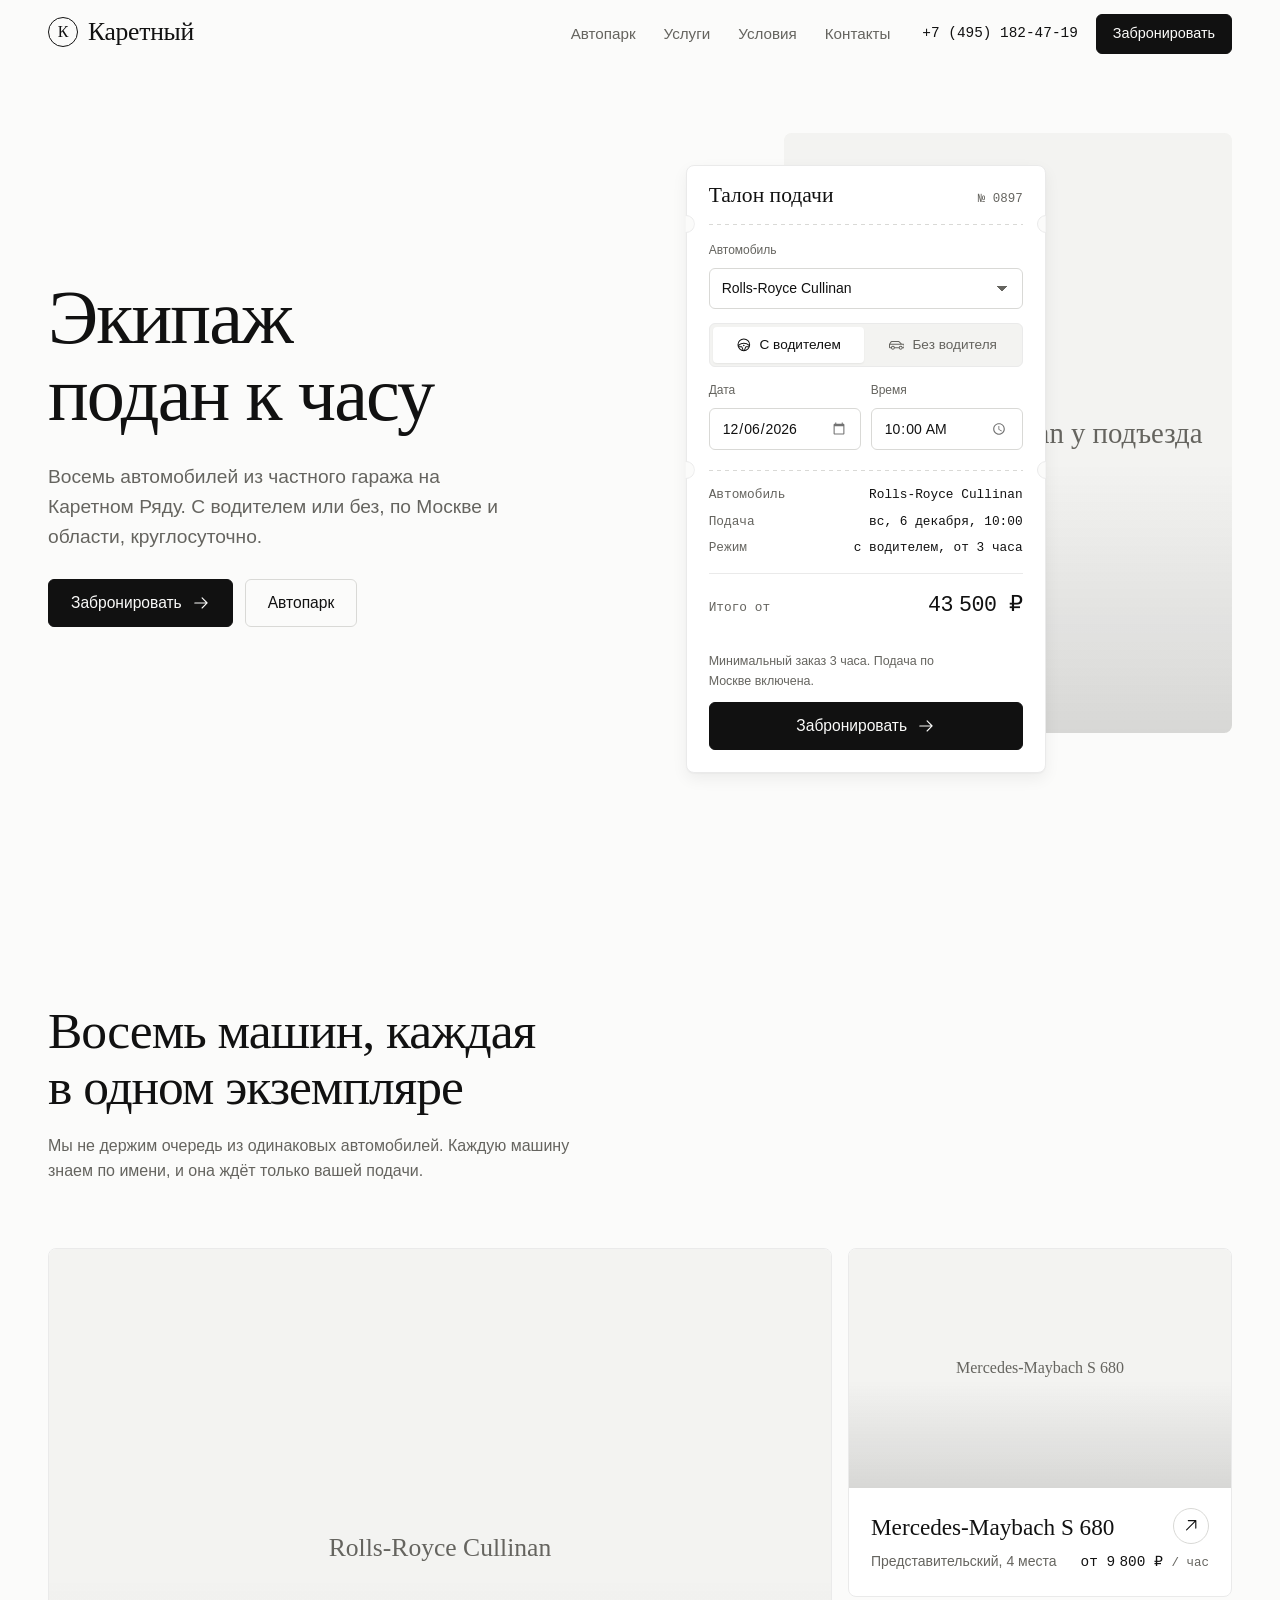
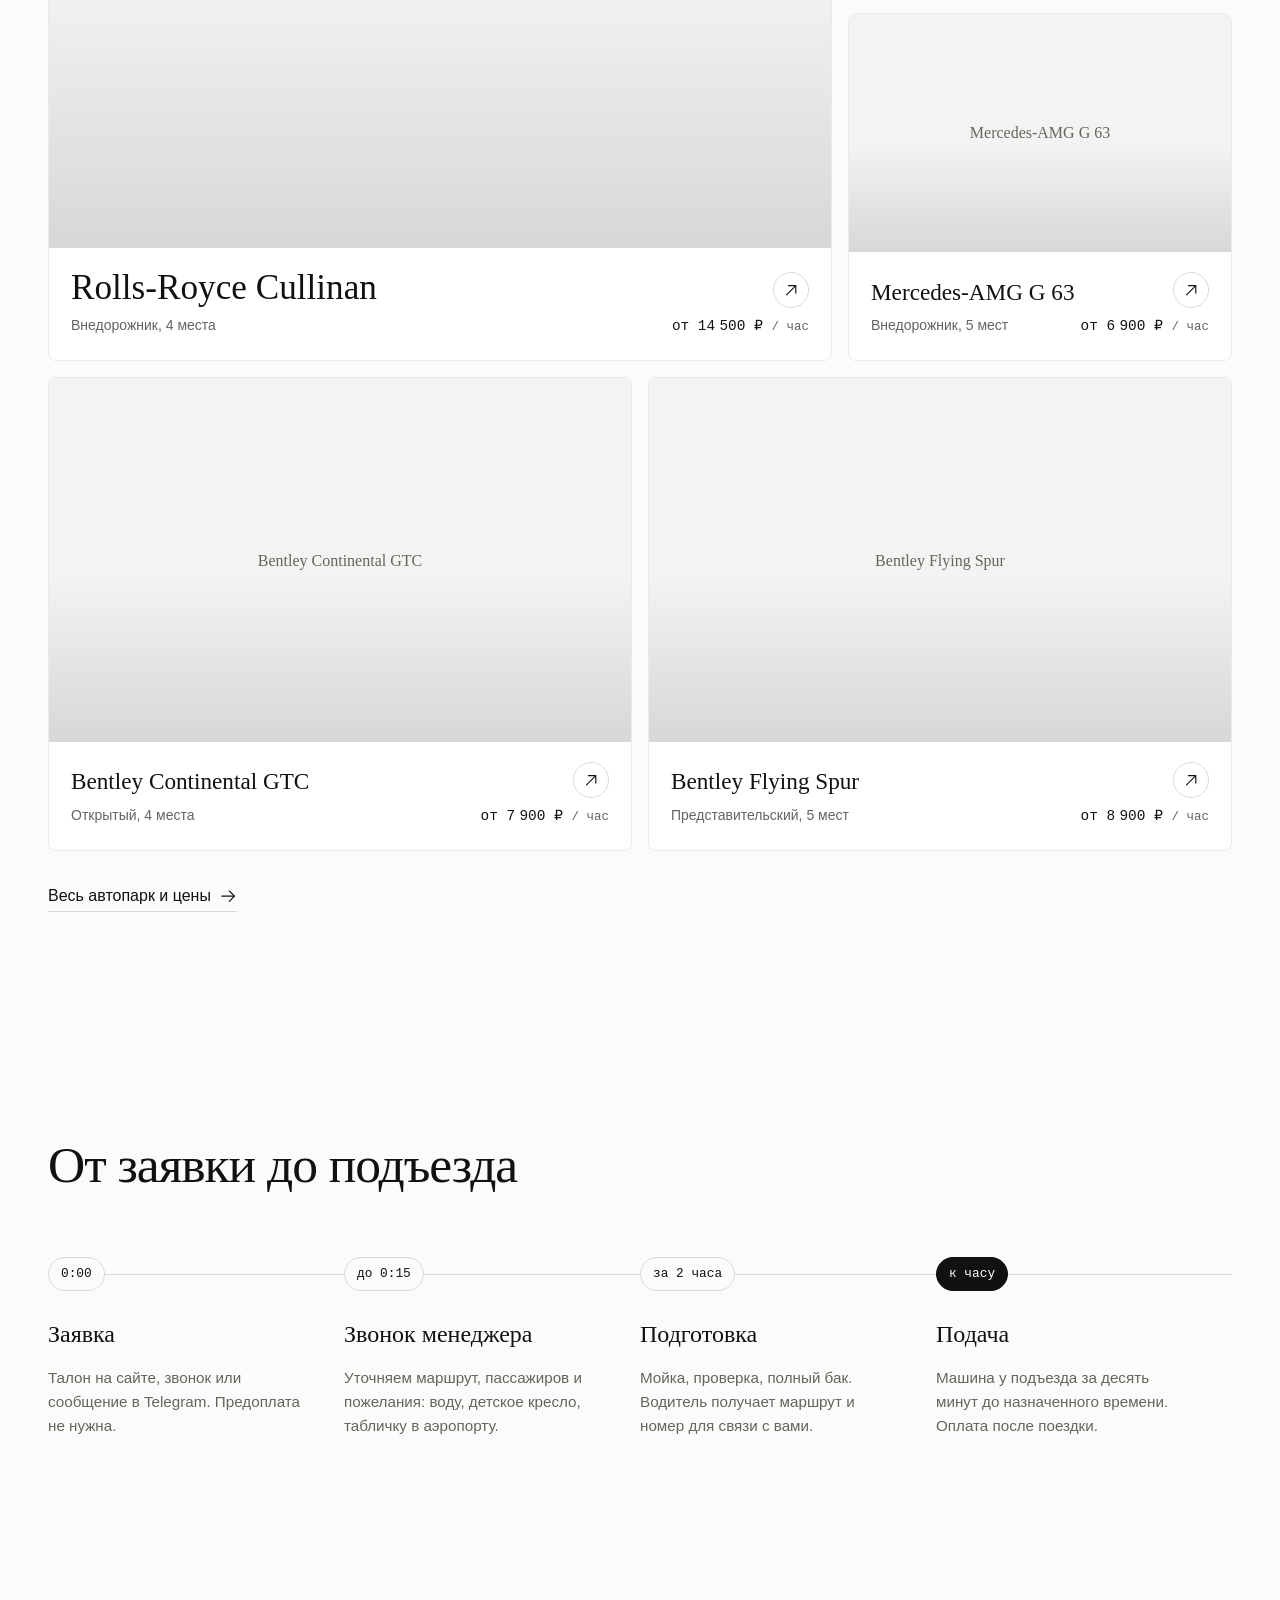
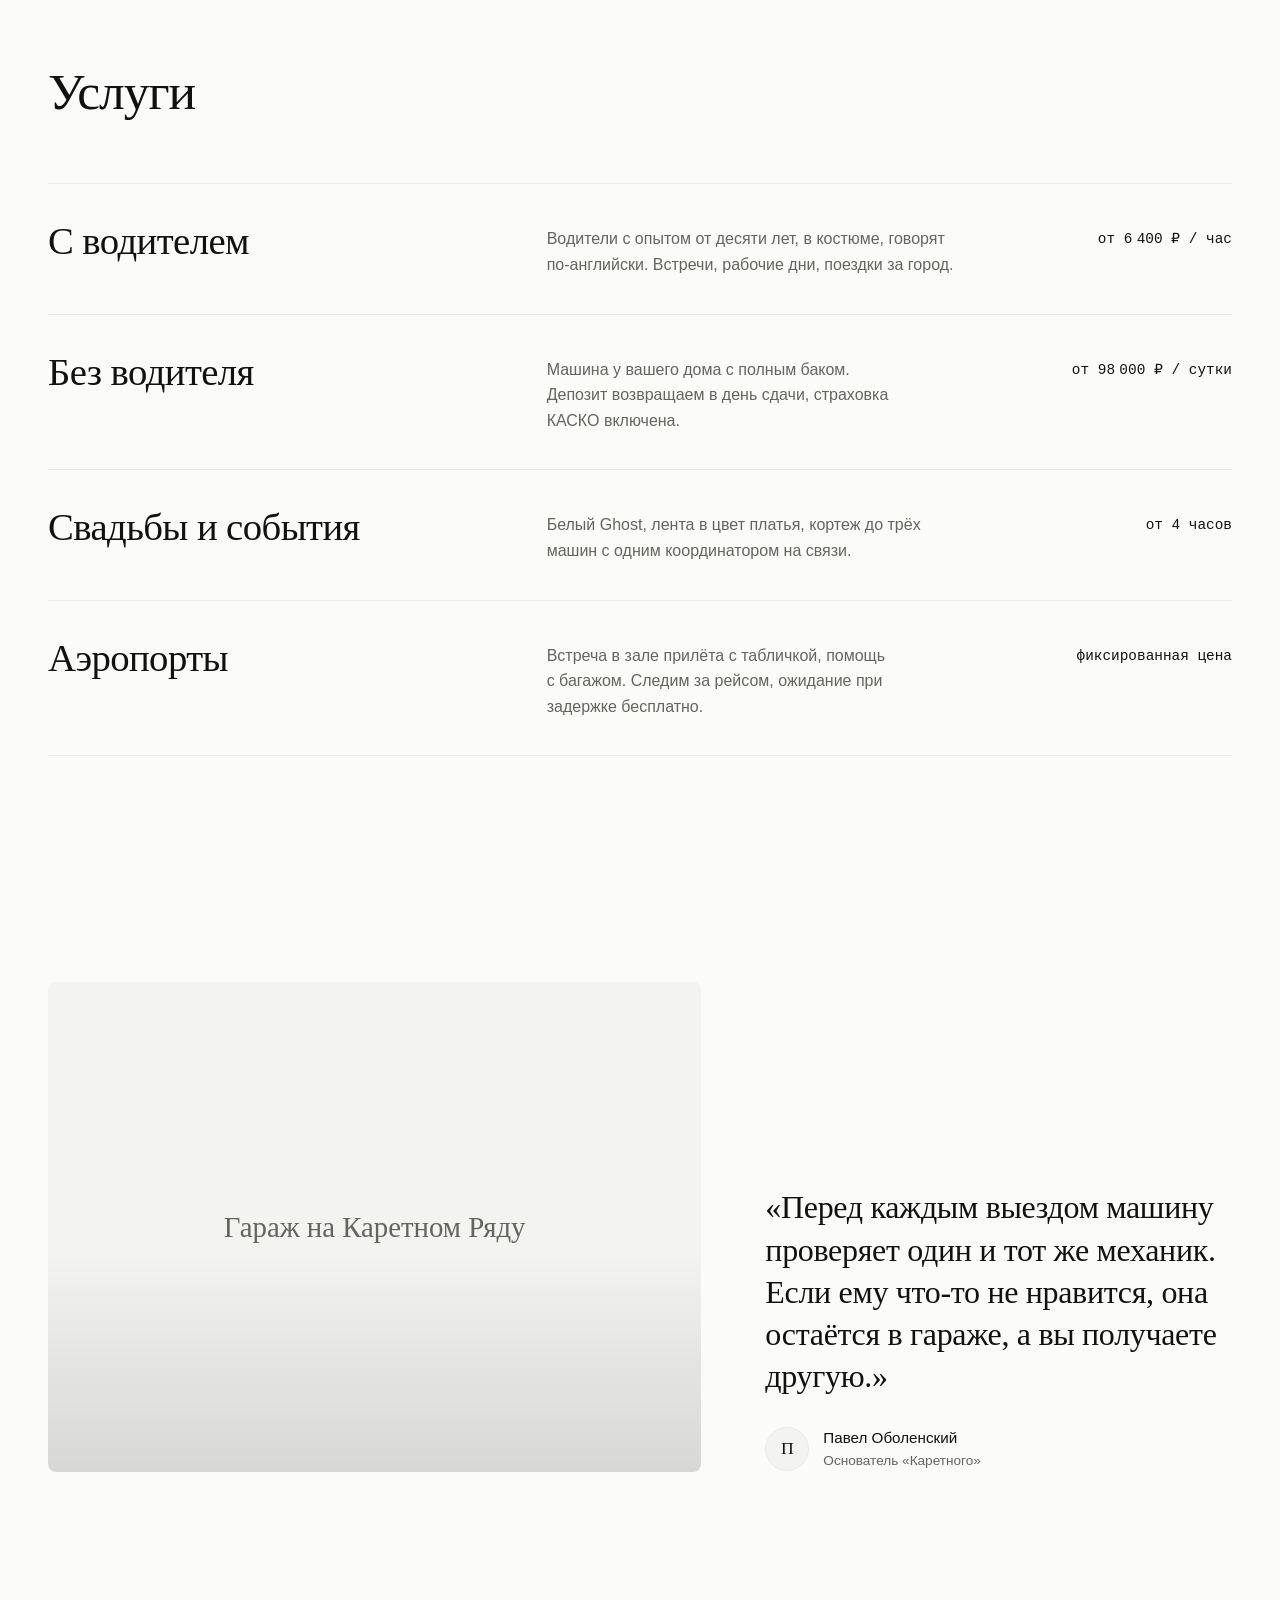
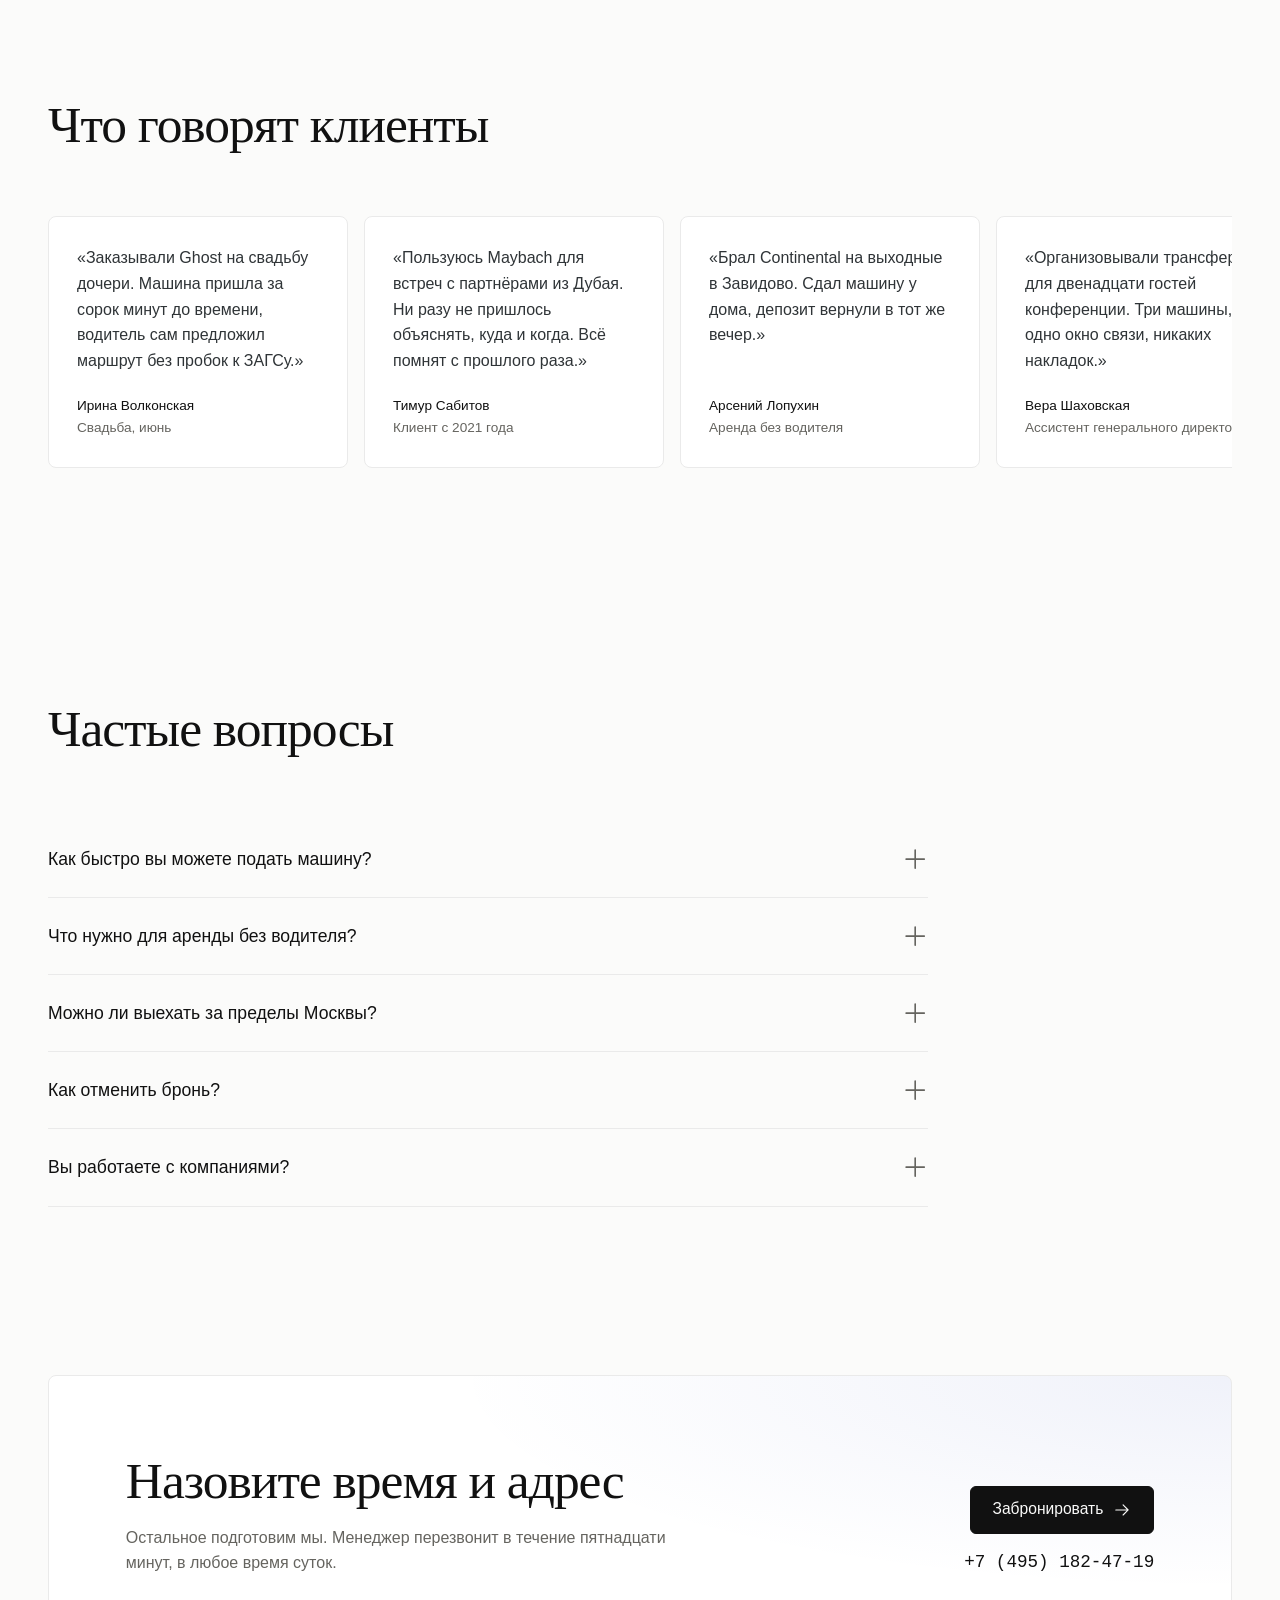
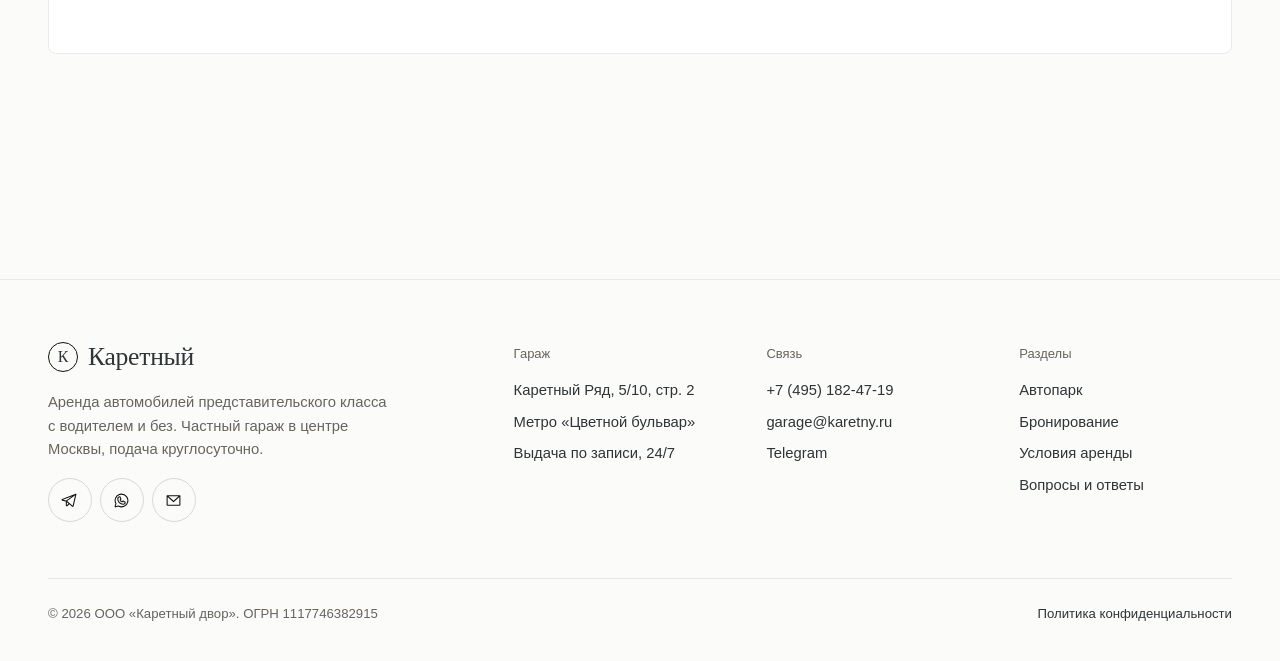
==== index.html @ f40da9ba "Add Karetny premium car rental site Static HTML/CSS/JS site (no build step): home, fleet, car detail" ====
<!doctype html>
<html lang="ru">
<head>
<meta charset="utf-8">
<meta name="viewport" content="width=device-width, initial-scale=1, viewport-fit=cover">
<title>Каретный: аренда автомобилей премиум-класса с водителем и без</title>
<meta name="description" content="Аренда Rolls-Royce, Maybach, Bentley и G-Class в Москве с водителем и без. Частный гараж на Каретном Ряду, подача круглосуточно.">
<meta name="theme-color" content="#fbfbfa" media="(prefers-color-scheme: light)">
<meta name="theme-color" content="#121315" media="(prefers-color-scheme: dark)">
<link rel="icon" href="data:image/svg+xml,%3Csvg xmlns='http://www.w3.org/2000/svg' viewBox='0 0 64 64'%3E%3Ccircle cx='32' cy='32' r='30' fill='%23fbfbfa' stroke='%23111' stroke-width='2'/%3E%3Ctext x='32' y='44' font-family='Georgia,serif' font-size='34' text-anchor='middle' fill='%23111'%3EК%3C/text%3E%3C/svg%3E">
<link rel="preload" href="assets/fonts/old-standard-tt-cyrillic-400-normal.woff2" as="font" type="font/woff2" crossorigin>
<link rel="preload" href="assets/fonts/onest-cyrillic-400-normal.woff2" as="font" type="font/woff2" crossorigin>
<link rel="stylesheet" href="assets/css/style.css">
<script>document.documentElement.classList.add("js");</script>
</head>
<body>
<a class="skip-link" href="#main">Перейти к содержанию</a>

<header class="site-header">
  <div class="container site-header__inner">
    <a class="wordmark" href="index.html" aria-label="Каретный, на главную"><span class="wordmark__mark" aria-hidden="true">К</span>Каретный</a>
    <nav class="nav" aria-label="Основная навигация">
      <a href="fleet.html">Автопарк</a>
      <a href="index.html#services">Услуги</a>
      <a href="terms.html">Условия</a>
      <a href="#contacts">Контакты</a>
    </nav>
    <div class="header-actions">
      <a class="header-phone" data-phone href="tel:+74951824719">+7 (495) 182-47-19</a>
      <a class="btn btn--sm" href="booking.html">Забронировать</a>
      <button class="menu-toggle" type="button" aria-controls="mobile-menu" aria-expanded="false"><span class="visually-hidden">Открыть меню</span></button>
    </div>
  </div>
</header>
<div class="mobile-menu" id="mobile-menu" inert>
  <a href="fleet.html">Автопарк</a>
  <a href="index.html#services">Услуги</a>
  <a href="terms.html">Условия</a>
  <a href="#contacts">Контакты</a>
  <a class="btn btn--block" href="booking.html">Забронировать</a>
  <a class="mobile-menu__phone" data-phone href="tel:+74951824719">+7 (495) 182-47-19</a>
</div>

<main id="main">
  <section class="hero">
    <div class="container hero__grid">
      <div class="hero__copy">
        <h1 class="display" style="--i:0">Экипаж подан к&nbsp;часу</h1>
        <p class="lead" style="--i:1">Восемь автомобилей из частного гаража на Каретном Ряду. С водителем или без, по Москве и области, круглосуточно.</p>
        <div class="hero__actions" style="--i:2">
          <a class="btn" href="booking.html">Забронировать <svg class="icon icon--arrow" aria-hidden="true"><use href="#i-arrow-right"></use></svg></a>
          <a class="btn btn--ghost" href="fleet.html">Автопарк</a>
        </div>
      </div>

      <div class="hero__visual">
        <div class="frame hero__photo" data-label="Rolls-Royce Cullinan у подъезда">
          <img src="assets/cars/hero.jpg" alt="Чёрный Rolls-Royce Cullinan у входа в дом в центре Москвы" width="1200" height="1500" fetchpriority="high" decoding="async">
        </div>

        <form class="slip hero__slip" id="hero-slip" aria-label="Талон подачи: быстрый расчёт" onsubmit="return false">
          <div class="slip__head">
            <span class="slip__title">Талон подачи</span>
            <span class="slip__no" data-slip-no>№ 0000</span>
          </div>
          <div class="slip__perf" aria-hidden="true"></div>
          <div class="slip__body">
            <div class="slip__row">
              <label class="slip__row-label" for="hs-car">Автомобиль</label>
              <select class="select input--sm" id="hs-car"></select>
            </div>
            <div class="segmented" role="radiogroup" aria-label="Режим аренды">
              <label><input type="radio" name="hs-mode" value="driver" checked><span><svg class="icon" aria-hidden="true"><use href="#i-steering-wheel"></use></svg>С водителем</span></label>
              <label><input type="radio" name="hs-mode" value="self"><span><svg class="icon" aria-hidden="true"><use href="#i-car-profile"></use></svg>Без водителя</span></label>
            </div>
            <div class="field-pair">
              <div class="slip__row">
                <label class="slip__row-label" for="hs-date">Дата</label>
                <input class="input input--sm" type="date" id="hs-date">
              </div>
              <div class="slip__row">
                <label class="slip__row-label" for="hs-time">Время</label>
                <input class="input input--sm" type="time" id="hs-time" value="10:00" step="900">
              </div>
            </div>
          </div>
          <div class="slip__perf" aria-hidden="true"></div>
          <div class="slip__lines" aria-live="polite">
            <div class="slip__line" data-line="car"><span>Автомобиль</span><span>не выбрано</span></div>
            <div class="slip__line" data-line="when"><span>Подача</span><span>-</span></div>
            <div class="slip__line" data-line="mode"><span>Режим</span><span>-</span></div>
            <div class="slip__total">
              <span class="slip__total-label">Итого от</span>
              <span class="slip__total-value" data-total>-</span>
            </div>
          </div>
          <div class="slip__foot">
            <p class="slip__note" data-note></p>
            <a class="btn btn--block" data-go href="booking.html">Забронировать <svg class="icon icon--arrow" aria-hidden="true"><use href="#i-arrow-right"></use></svg></a>
          </div>
        </form>
      </div>
    </div>
  </section>

  <section class="section" aria-labelledby="fleet-title">
    <div class="container">
      <div class="section-head reveal">
        <h2 class="h2" id="fleet-title">Восемь машин, каждая в одном экземпляре</h2>
        <p class="body-muted">Мы не держим очередь из одинаковых автомобилей. Каждую машину знаем по имени, и она ждёт только вашей подачи.</p>
      </div>
      <div class="bento" id="home-fleet">
        <div class="bento__cell bento__cell--hero"><div class="skeleton"><div class="skeleton__img"></div><div class="skeleton__line"></div><div class="skeleton__line"></div></div></div>
        <div class="bento__cell"><div class="skeleton"><div class="skeleton__img"></div><div class="skeleton__line"></div><div class="skeleton__line"></div></div></div>
        <div class="bento__cell"><div class="skeleton"><div class="skeleton__img"></div><div class="skeleton__line"></div><div class="skeleton__line"></div></div></div>
      </div>
      <p style="margin-top:32px" class="reveal"><a class="link-arrow" href="fleet.html">Весь автопарк и цены <svg class="icon" aria-hidden="true"><use href="#i-arrow-right"></use></svg></a></p>
    </div>
  </section>

  <section class="section section--tight" aria-labelledby="process-title">
    <div class="container">
      <div class="section-head reveal">
        <h2 class="h2" id="process-title">От заявки до подъезда</h2>
      </div>
      <ol class="timeline">
        <li class="timeline__step reveal" style="--i:0">
          <span class="timeline__time">0:00</span>
          <h3 class="timeline__title">Заявка</h3>
          <p class="timeline__text">Талон на сайте, звонок или сообщение в Telegram. Предоплата не нужна.</p>
        </li>
        <li class="timeline__step reveal" style="--i:1">
          <span class="timeline__time">до 0:15</span>
          <h3 class="timeline__title">Звонок менеджера</h3>
          <p class="timeline__text">Уточняем маршрут, пассажиров и пожелания: воду, детское кресло, табличку в аэропорту.</p>
        </li>
        <li class="timeline__step reveal" style="--i:2">
          <span class="timeline__time">за 2 часа</span>
          <h3 class="timeline__title">Подготовка</h3>
          <p class="timeline__text">Мойка, проверка, полный бак. Водитель получает маршрут и номер для связи с вами.</p>
        </li>
        <li class="timeline__step reveal" style="--i:3">
          <span class="timeline__time">к часу</span>
          <h3 class="timeline__title">Подача</h3>
          <p class="timeline__text">Машина у подъезда за десять минут до назначенного времени. Оплата после поездки.</p>
        </li>
      </ol>
    </div>
  </section>

  <section class="section" id="services" aria-labelledby="services-title">
    <div class="container">
      <div class="section-head reveal">
        <h2 class="h2" id="services-title">Услуги</h2>
      </div>
      <div class="services">
        <div class="service reveal">
          <h3 class="service__name">С водителем</h3>
          <p class="service__text">Водители с опытом от десяти лет, в костюме, говорят по-английски. Встречи, рабочие дни, поездки за город.</p>
          <p class="service__price">от 6&#8239;400&nbsp;₽ / час</p>
        </div>
        <div class="service reveal">
          <h3 class="service__name">Без водителя</h3>
          <p class="service__text">Машина у вашего дома с полным баком. Депозит возвращаем в день сдачи, страховка КАСКО включена.</p>
          <p class="service__price">от 98&#8239;000&nbsp;₽ / сутки</p>
        </div>
        <div class="service reveal">
          <h3 class="service__name">Свадьбы и события</h3>
          <p class="service__text">Белый Ghost, лента в цвет платья, кортеж до трёх машин с одним координатором на связи.</p>
          <p class="service__price">от 4 часов</p>
        </div>
        <div class="service reveal">
          <h3 class="service__name">Аэропорты</h3>
          <p class="service__text">Встреча в зале прилёта с табличкой, помощь с багажом. Следим за рейсом, ожидание при задержке бесплатно.</p>
          <p class="service__price">фиксированная цена</p>
        </div>
      </div>
    </div>
  </section>

  <section class="section section--tight" aria-labelledby="garage-title">
    <div class="container garage">
      <div class="frame garage__photo reveal" data-label="Гараж на Каретном Ряду">
        <img src="assets/cars/garage.jpg" alt="Автомобили в гараже на Каретном Ряду" width="1600" height="1200" loading="lazy" decoding="async">
      </div>
      <div class="garage__quote reveal" style="--i:1">
        <h2 class="visually-hidden" id="garage-title">О гараже</h2>
        <blockquote class="quote">«Перед каждым выездом машину проверяет один и тот же механик. Если ему что-то не нравится, она остаётся в гараже, а вы получаете другую.»</blockquote>
        <div class="quote-by">
          <span class="quote-by__mono" aria-hidden="true">П</span>
          <div>
            <div class="quote-by__name">Павел Оболенский</div>
            <div class="quote-by__role">Основатель «Каретного»</div>
          </div>
        </div>
      </div>
    </div>
  </section>

  <section class="section" aria-labelledby="reviews-title">
    <div class="container">
      <div class="section-head reveal">
        <h2 class="h2" id="reviews-title">Что говорят клиенты</h2>
      </div>
      <div class="reviews" id="reviews" role="region" tabindex="0" aria-label="Отзывы клиентов, прокручиваются по горизонтали"></div>
    </div>
  </section>

  <section class="section section--tight" aria-labelledby="faq-title">
    <div class="container">
      <div class="section-head reveal">
        <h2 class="h2" id="faq-title">Частые вопросы</h2>
      </div>
      <div class="faq reveal">
        <details>
          <summary>Как быстро вы можете подать машину?<svg class="icon icon--lg" aria-hidden="true"><use href="#i-plus"></use></svg></summary>
          <div class="faq__answer"><p>В пределах Садового кольца от 90 минут, если машина свободна. Для поездок на завтра лучше оставить заявку до 20:00.</p></div>
        </details>
        <details>
          <summary>Что нужно для аренды без водителя?<svg class="icon icon--lg" aria-hidden="true"><use href="#i-plus"></use></svg></summary>
          <div class="faq__answer"><p>Паспорт, права, возраст от 25 лет и стаж от 5 лет. Депозит блокируем на карте и снимаем блок в день сдачи.</p></div>
        </details>
        <details>
          <summary>Можно ли выехать за пределы Москвы?<svg class="icon icon--lg" aria-hidden="true"><use href="#i-plus"></use></svg></summary>
          <div class="faq__answer"><p>Да, по Московской и соседним областям без доплаты. Поездки дальше обсуждаем с менеджером заранее.</p></div>
        </details>
        <details>
          <summary>Как отменить бронь?<svg class="icon icon--lg" aria-hidden="true"><use href="#i-plus"></use></svg></summary>
          <div class="faq__answer"><p>Бесплатно за 24 часа до подачи. Позже удерживаем стоимость первого часа или 30% суток.</p></div>
        </details>
        <details>
          <summary>Вы работаете с компаниями?<svg class="icon icon--lg" aria-hidden="true"><use href="#i-plus"></use></svg></summary>
          <div class="faq__answer"><p>Да, по договору с ежемесячными закрывающими документами. Для постоянных клиентов закрепляем водителя и машину.</p></div>
        </details>
      </div>
    </div>
  </section>

  <section class="section section--tight" aria-labelledby="closing-title">
    <div class="container">
      <div class="closing reveal">
        <div style="display:grid;gap:16px">
          <h2 class="h2" id="closing-title">Назовите время и адрес</h2>
          <p class="body-muted">Остальное подготовим мы. Менеджер перезвонит в течение пятнадцати минут, в любое время суток.</p>
        </div>
        <div class="closing__actions">
          <a class="btn" href="booking.html">Забронировать <svg class="icon icon--arrow" aria-hidden="true"><use href="#i-arrow-right"></use></svg></a>
          <a class="closing__phone" data-phone href="tel:+74951824719">+7 (495) 182-47-19</a>
        </div>
      </div>
    </div>
  </section>
</main>

<footer class="site-footer" id="contacts">
  <div class="container">
    <div class="site-footer__grid">
      <div class="site-footer__about">
        <a class="wordmark" href="index.html" aria-label="Каретный, на главную"><span class="wordmark__mark" aria-hidden="true">К</span>Каретный</a>
        <p>Аренда автомобилей представительского класса с водителем и без. Частный гараж в центре Москвы, подача круглосуточно.</p>
        <div class="socials">
          <a data-telegram href="https://t.me/karetny_garage" aria-label="Написать в Telegram"><svg class="icon" aria-hidden="true"><use href="#i-telegram-logo"></use></svg></a>
          <a data-whatsapp href="https://wa.me/74951824719" aria-label="Написать в WhatsApp"><svg class="icon" aria-hidden="true"><use href="#i-whatsapp-logo"></use></svg></a>
          <a href="mailto:garage@karetny.ru" aria-label="Написать на почту"><svg class="icon" aria-hidden="true"><use href="#i-envelope-simple"></use></svg></a>
        </div>
      </div>
      <div>
        <h2>Гараж</h2>
        <ul>
          <li>Каретный Ряд, 5/10, стр. 2</li>
          <li>Метро «Цветной бульвар»</li>
          <li>Выдача по записи, 24/7</li>
        </ul>
      </div>
      <div>
        <h2>Связь</h2>
        <ul>
          <li><a data-phone href="tel:+74951824719">+7 (495) 182-47-19</a></li>
          <li><a data-email href="mailto:garage@karetny.ru">garage@karetny.ru</a></li>
          <li><a data-telegram href="https://t.me/karetny_garage">Telegram</a></li>
        </ul>
      </div>
      <div>
        <h2>Разделы</h2>
        <ul>
          <li><a href="fleet.html">Автопарк</a></li>
          <li><a href="booking.html">Бронирование</a></li>
          <li><a href="terms.html">Условия аренды</a></li>
          <li><a href="terms.html#faq">Вопросы и ответы</a></li>
        </ul>
      </div>
    </div>
    <div class="site-footer__bottom">
      <span>© <span data-year>2026</span> ООО «Каретный двор». ОГРН 1117746382915</span>
      <a href="terms.html#privacy">Политика конфиденциальности</a>
    </div>
  </div>
</footer>

<script src="assets/js/icons.js"></script>
<script src="assets/js/data.js"></script>
<script src="assets/js/main.js"></script>
</body>
</html>
---- assets/css/style.css ----
/* «Каретный» - stylesheet
   Fonts: Old Standard TT (display), Onest (UI), JetBrains Mono (slip data). All OFL, self-hosted. */

@font-face { font-family: "Old Standard"; src: url("../fonts/old-standard-tt-cyrillic-400-normal.woff2") format("woff2"); font-weight: 400; font-style: normal; font-display: swap; unicode-range: U+0301, U+0400-045F, U+0490-0491, U+04B0-04B1, U+2116; }
@font-face { font-family: "Old Standard"; src: url("../fonts/old-standard-tt-latin-400-normal.woff2") format("woff2"); font-weight: 400; font-style: normal; font-display: swap; unicode-range: U+0000-00FF, U+0131, U+0152-0153, U+02BB-02BC, U+02C6, U+02DA, U+02DC, U+2000-206F, U+20AC, U+2122, U+2212, U+FEFF, U+FFFD; }
@font-face { font-family: "Old Standard"; src: url("../fonts/old-standard-tt-cyrillic-400-italic.woff2") format("woff2"); font-weight: 400; font-style: italic; font-display: swap; unicode-range: U+0301, U+0400-045F, U+0490-0491, U+04B0-04B1, U+2116; }
@font-face { font-family: "Old Standard"; src: url("../fonts/old-standard-tt-latin-400-italic.woff2") format("woff2"); font-weight: 400; font-style: italic; font-display: swap; unicode-range: U+0000-00FF, U+0131, U+0152-0153, U+02BB-02BC, U+02C6, U+02DA, U+02DC, U+2000-206F, U+20AC, U+2122, U+2212, U+FEFF, U+FFFD; }
@font-face { font-family: "Old Standard"; src: url("../fonts/old-standard-tt-cyrillic-700-normal.woff2") format("woff2"); font-weight: 700; font-style: normal; font-display: swap; unicode-range: U+0301, U+0400-045F, U+0490-0491, U+04B0-04B1, U+2116; }
@font-face { font-family: "Old Standard"; src: url("../fonts/old-standard-tt-latin-700-normal.woff2") format("woff2"); font-weight: 700; font-style: normal; font-display: swap; unicode-range: U+0000-00FF, U+0131, U+0152-0153, U+02BB-02BC, U+02C6, U+02DA, U+02DC, U+2000-206F, U+20AC, U+2122, U+2212, U+FEFF, U+FFFD; }

@font-face { font-family: "Onest"; src: url("../fonts/onest-cyrillic-400-normal.woff2") format("woff2"); font-weight: 400; font-display: swap; unicode-range: U+0301, U+0400-045F, U+0490-0491, U+04B0-04B1, U+2116; }
@font-face { font-family: "Onest"; src: url("../fonts/onest-latin-400-normal.woff2") format("woff2"); font-weight: 400; font-display: swap; unicode-range: U+0000-00FF, U+0131, U+0152-0153, U+02BB-02BC, U+02C6, U+02DA, U+02DC, U+2000-206F, U+20AC, U+2122, U+2212, U+FEFF, U+FFFD; }
@font-face { font-family: "Onest"; src: url("../fonts/onest-latin-ext-400-normal.woff2") format("woff2"); font-weight: 400; font-display: swap; unicode-range: U+0100-02BA, U+20A0-20AB, U+20AD-20C0, U+2113; }
@font-face { font-family: "Onest"; src: url("../fonts/onest-cyrillic-500-normal.woff2") format("woff2"); font-weight: 500; font-display: swap; unicode-range: U+0301, U+0400-045F, U+0490-0491, U+04B0-04B1, U+2116; }
@font-face { font-family: "Onest"; src: url("../fonts/onest-latin-500-normal.woff2") format("woff2"); font-weight: 500; font-display: swap; unicode-range: U+0000-00FF, U+0131, U+0152-0153, U+02BB-02BC, U+02C6, U+02DA, U+02DC, U+2000-206F, U+20AC, U+2122, U+2212, U+FEFF, U+FFFD; }
@font-face { font-family: "Onest"; src: url("../fonts/onest-latin-ext-500-normal.woff2") format("woff2"); font-weight: 500; font-display: swap; unicode-range: U+0100-02BA, U+20A0-20AB, U+20AD-20C0, U+2113; }
@font-face { font-family: "Onest"; src: url("../fonts/onest-cyrillic-600-normal.woff2") format("woff2"); font-weight: 600; font-display: swap; unicode-range: U+0301, U+0400-045F, U+0490-0491, U+04B0-04B1, U+2116; }
@font-face { font-family: "Onest"; src: url("../fonts/onest-latin-600-normal.woff2") format("woff2"); font-weight: 600; font-display: swap; unicode-range: U+0000-00FF, U+0131, U+0152-0153, U+02BB-02BC, U+02C6, U+02DA, U+02DC, U+2000-206F, U+20AC, U+2122, U+2212, U+FEFF, U+FFFD; }
@font-face { font-family: "Onest"; src: url("../fonts/onest-latin-ext-600-normal.woff2") format("woff2"); font-weight: 600; font-display: swap; unicode-range: U+0100-02BA, U+20A0-20AB, U+20AD-20C0, U+2113; }

@font-face { font-family: "JetBrains Mono"; src: url("../fonts/jetbrains-mono-cyrillic-400-normal.woff2") format("woff2"); font-weight: 400; font-display: swap; unicode-range: U+0301, U+0400-045F, U+0490-0491, U+04B0-04B1, U+2116; }
@font-face { font-family: "JetBrains Mono"; src: url("../fonts/jetbrains-mono-latin-400-normal.woff2") format("woff2"); font-weight: 400; font-display: swap; unicode-range: U+0000-00FF, U+0131, U+0152-0153, U+02BB-02BC, U+02C6, U+02DA, U+02DC, U+2000-206F, U+20AC, U+2122, U+2212, U+FEFF, U+FFFD; }
@font-face { font-family: "JetBrains Mono"; src: url("../fonts/jetbrains-mono-latin-ext-400-normal.woff2") format("woff2"); font-weight: 400; font-display: swap; unicode-range: U+0100-02BA, U+20A0-20AB, U+20AD-20C0, U+2113; }
@font-face { font-family: "JetBrains Mono"; src: url("../fonts/jetbrains-mono-cyrillic-500-normal.woff2") format("woff2"); font-weight: 500; font-display: swap; unicode-range: U+0301, U+0400-045F, U+0490-0491, U+04B0-04B1, U+2116; }
@font-face { font-family: "JetBrains Mono"; src: url("../fonts/jetbrains-mono-latin-500-normal.woff2") format("woff2"); font-weight: 500; font-display: swap; unicode-range: U+0000-00FF, U+0131, U+0152-0153, U+02BB-02BC, U+02C6, U+02DA, U+02DC, U+2000-206F, U+20AC, U+2122, U+2212, U+FEFF, U+FFFD; }
@font-face { font-family: "JetBrains Mono"; src: url("../fonts/jetbrains-mono-latin-ext-500-normal.woff2") format("woff2"); font-weight: 500; font-display: swap; unicode-range: U+0100-02BA, U+20A0-20AB, U+20AD-20C0, U+2113; }

/* ---------- Tokens ---------- */
:root {
  --bg: #fbfbfa;
  --surface: #ffffff;
  --surface-2: #f3f3f1;
  --line: #eaeaea;
  --line-strong: #d9d9d6;
  --ink: #111111;
  --ink-2: #2f3437;
  --muted: #65645f;
  --accent: #2440b3;
  --ink-hover: #333333;
  --placeholder: #6f6e69;
  --accent-ink: #ffffff;
  --accent-soft: #e8ecfa;
  --error: #9f2f2d;
  --error-soft: #fdebec;
  --ok-soft: #edf3ec;
  --ok: #346538;
  --shadow: 0 1px 2px rgb(17 17 17 / 0.03), 0 8px 24px rgb(17 17 17 / 0.04);
  --shadow-lift: 0 1px 2px rgb(17 17 17 / 0.04), 0 6px 16px rgb(17 17 17 / 0.06);

  --font-display: "Old Standard", "Times New Roman", serif;
  --font-ui: "Onest", "Helvetica Neue", Arial, sans-serif;
  --font-mono: "JetBrains Mono", ui-monospace, "SF Mono", Menlo, monospace;

  --radius-card: 8px;
  --radius-control: 6px;

  --container: 1320px;
  --gutter: clamp(16px, 4vw, 48px);
  --section: clamp(88px, 11vw, 160px);
  --nav-h: 68px;
  --ease: cubic-bezier(0.16, 1, 0.3, 1);

  /* z-index scale */
  --z-header: 20;
  --z-menu: 30;
  --z-toast: 40;

  color-scheme: light;
}

@media (prefers-color-scheme: dark) {
  :root {
    --bg: #121315;
    --surface: #18191c;
    --surface-2: #1f2024;
    --line: #2a2b30;
    --line-strong: #3a3b41;
    --ink: #eeeeec;
    --ink-2: #d6d6d3;
    --muted: #a3a29d;
    --accent: #8ea2ff;
    --ink-hover: #d6d6d3;
    --placeholder: #8d8c87;
    --accent-ink: #0e1330;
    --accent-soft: #1d2340;
    --error: #ff9b98;
    --error-soft: #3a1d1e;
    --ok-soft: #1c2a1d;
    --ok: #9fd1a3;
    --shadow: 0 1px 2px rgb(0 0 0 / 0.3), 0 8px 24px rgb(0 0 0 / 0.25);
    --shadow-lift: 0 1px 2px rgb(0 0 0 / 0.3), 0 6px 16px rgb(0 0 0 / 0.35);
    color-scheme: dark;
  }
}

/* ---------- Base ---------- */
*, *::before, *::after { box-sizing: border-box; }
html { -webkit-text-size-adjust: 100%; scroll-padding-top: calc(var(--nav-h) + 16px); }
body {
  margin: 0;
  background: var(--bg);
  color: var(--ink-2);
  font-family: var(--font-ui);
  font-size: 16px;
  line-height: 1.6;
  font-feature-settings: "ss01", "cv11";
  -webkit-font-smoothing: antialiased;
  text-rendering: optimizeLegibility;
}
img { display: block; max-width: 100%; height: auto; }
a { color: inherit; text-decoration-thickness: 1px; text-underline-offset: 0.22em; }
button, input, select, textarea { font: inherit; color: inherit; }
h1, h2, h3, h4 { margin: 0; color: var(--ink); font-weight: 400; text-wrap: balance; }
p { margin: 0; text-wrap: pretty; }
ul, ol { margin: 0; padding: 0; list-style: none; }
::selection { background: var(--accent); color: var(--accent-ink); }
:focus-visible { outline: 2px solid var(--accent); outline-offset: 3px; border-radius: 2px; }
html { scrollbar-color: var(--line-strong) transparent; scrollbar-width: thin; }
::-webkit-scrollbar { width: 10px; height: 10px; }
::-webkit-scrollbar-thumb { background: var(--line-strong); border-radius: 10px; border: 3px solid var(--bg); }
::-webkit-scrollbar-track { background: transparent; }

.skip-link {
  position: absolute; left: 16px; top: -60px; z-index: 100;
  background: var(--ink); color: var(--bg); padding: 10px 16px; border-radius: var(--radius-control);
  text-decoration: none; transition: top 0.2s var(--ease);
}
.skip-link:focus { top: 12px; }

[hidden] { display: none !important; }
.visually-hidden {
  position: absolute !important; width: 1px; height: 1px; padding: 0; margin: -1px;
  overflow: hidden; clip: rect(0 0 0 0); white-space: nowrap; border: 0;
}

.container { width: 100%; max-width: var(--container); margin-inline: auto; padding-inline: var(--gutter); }
.mono { font-family: var(--font-mono); font-feature-settings: "zero" 0; font-variant-numeric: tabular-nums; letter-spacing: -0.01em; }
.icon { width: 1.15em; height: 1.15em; fill: currentColor; flex: none; }
.icon--lg { width: 1.5em; height: 1.5em; }

/* ---------- Type scale ---------- */
.display {
  font-family: var(--font-display);
  font-weight: 400;
  font-size: clamp(2.6rem, 1.4rem + 4.2vw, 5.4rem);
  line-height: 1.02;
  letter-spacing: -0.025em;
  color: var(--ink);
}
.display em { font-style: italic; }
.h2 {
  font-family: var(--font-display);
  font-size: clamp(2rem, 1.3rem + 2.4vw, 3.5rem);
  line-height: 1.08;
  letter-spacing: -0.02em;
}
.h3 {
  font-family: var(--font-display);
  font-size: clamp(1.5rem, 1.2rem + 0.9vw, 2rem);
  line-height: 1.15;
  letter-spacing: -0.015em;
}
.lead { font-size: clamp(1.05rem, 1rem + 0.3vw, 1.2rem); color: var(--muted); max-width: 46ch; line-height: 1.55; }
.body-muted { color: var(--muted); max-width: 62ch; }
.label {
  font-size: 0.8125rem; font-weight: 500; color: var(--ink-2);
}

/* ---------- Buttons ---------- */
.btn {
  --btn-bg: var(--ink);
  --btn-fg: var(--bg);
  display: inline-flex; align-items: center; justify-content: center; gap: 10px;
  min-height: 48px; padding: 0 22px;
  border: 1px solid var(--btn-bg); border-radius: var(--radius-control);
  background: var(--btn-bg); color: var(--btn-fg);
  font-weight: 500; font-size: 0.975rem; text-decoration: none; white-space: nowrap;
  cursor: pointer;
  transition: background-color 0.2s var(--ease), border-color 0.2s var(--ease), color 0.2s var(--ease), transform 0.15s var(--ease);
}
.btn:hover { --btn-bg: var(--ink-hover); }
.btn:active { transform: scale(0.98); }
.btn .icon { transition: transform 0.3s var(--ease); }
.btn:hover .icon--arrow { transform: translateX(3px); }
.btn--ghost { --btn-bg: transparent; --btn-fg: var(--ink); border-color: var(--line-strong); }
.btn--ghost:hover { --btn-bg: var(--surface-2); border-color: var(--line-strong); }
.btn--block { width: 100%; }
.btn--sm { min-height: 40px; padding: 0 16px; font-size: 0.9rem; }
.btn[disabled], .btn[aria-disabled="true"] { opacity: 0.45; cursor: not-allowed; transform: none; }

.link-arrow {
  display: inline-flex; align-items: center; gap: 8px; color: var(--ink); font-weight: 500; text-decoration: none;
  border-bottom: 1px solid var(--line-strong); padding-bottom: 2px;
  transition: border-color 0.2s var(--ease), gap 0.3s var(--ease);
}
.link-arrow:hover { border-color: var(--ink); gap: 12px; }

/* ---------- Header ---------- */
.site-header {
  position: sticky; top: 0; z-index: var(--z-header);
  background: color-mix(in srgb, var(--bg) 88%, transparent);
  -webkit-backdrop-filter: saturate(160%) blur(12px);
  backdrop-filter: saturate(160%) blur(12px);
  border-bottom: 1px solid transparent;
  transition: border-color 0.3s var(--ease);
}
.site-header.is-stuck { border-bottom-color: var(--line); }
.site-header__inner { height: var(--nav-h); display: flex; align-items: center; gap: 32px; }
.wordmark {
  display: inline-flex; align-items: baseline; gap: 10px; text-decoration: none; color: var(--ink);
  font-family: var(--font-display); font-size: 1.6rem; letter-spacing: -0.01em; line-height: 1;
}
.wordmark__mark {
  display: inline-grid; place-items: center; width: 30px; height: 30px; border-radius: 50%;
  border: 1px solid var(--ink); font-size: 1rem; transform: translateY(-3px);
}
.nav { display: flex; gap: 28px; margin-left: auto; }
.nav a {
  text-decoration: none; color: var(--muted); font-size: 0.95rem; font-weight: 500;
  transition: color 0.2s var(--ease); position: relative;
}
.nav a:hover, .nav a[aria-current="page"] { color: var(--ink); }
.nav a[aria-current="page"]::after {
  content: ""; position: absolute; left: 0; right: 0; bottom: -6px; height: 1px; background: var(--ink);
}
.header-actions { display: flex; align-items: center; gap: 18px; }
.header-phone { font-family: var(--font-mono); font-size: 0.9rem; color: var(--ink); text-decoration: none; white-space: nowrap; }
.header-phone:hover { text-decoration: underline; }
.menu-toggle {
  display: none; width: 44px; height: 44px; border: 1px solid var(--line-strong); border-radius: var(--radius-control);
  background: transparent; align-items: center; justify-content: center; cursor: pointer;
}
.mobile-menu {
  position: fixed; inset: var(--nav-h) 0 0 0; z-index: var(--z-menu);
  background: var(--bg); padding: 24px var(--gutter) 40px;
  display: flex; flex-direction: column; gap: 4px;
  opacity: 0; visibility: hidden; transform: translateY(-8px);
  transition: opacity 0.3s var(--ease), transform 0.3s var(--ease), visibility 0s linear 0.3s;
}
.mobile-menu.is-open { opacity: 1; visibility: visible; transform: none; transition-delay: 0s; }
.mobile-menu a:not(.btn) {
  font-family: var(--font-display); font-size: 2rem; color: var(--ink); text-decoration: none;
  padding: 12px 0; border-bottom: 1px solid var(--line);
}
.mobile-menu .btn { margin-top: 28px; }
.mobile-menu__phone { margin-top: 20px; font-family: var(--font-mono); color: var(--ink); }

@media (max-width: 1080px) {
  .header-phone { display: none; }
}
@media (max-width: 860px) {
  .nav, .header-actions .btn { display: none; }
  .menu-toggle { display: inline-flex; }
  .header-actions { margin-left: auto; }
}

/* ---------- Media frames ---------- */
.frame {
  position: relative; overflow: hidden; border-radius: var(--radius-card);
  background: var(--surface-2);
  isolation: isolate;
}
.frame img { width: 100%; height: 100%; object-fit: cover; }
.frame::after {
  /* faint warm grain so photography sits in the monochrome page */
  content: ""; position: absolute; inset: 0; pointer-events: none; z-index: 1;
  background: linear-gradient(180deg, rgb(17 17 17 / 0) 55%, rgb(17 17 17 / 0.12));
  mix-blend-mode: multiply;
}
.frame.is-missing img { display: none; }
.frame.is-missing::before {
  content: attr(data-label);
  position: absolute; inset: 0; display: grid; place-items: center; padding: 24px; text-align: center;
  font-family: var(--font-display); font-size: clamp(1.2rem, 1rem + 1vw, 2rem); color: var(--muted);
  background: var(--surface-2);
}

/* ---------- Hero ---------- */
.hero { padding-top: clamp(32px, 5vw, 72px); padding-bottom: clamp(56px, 7vw, 96px); }
.hero__grid {
  display: grid; grid-template-columns: minmax(0, 1.05fr) minmax(0, 1fr); gap: clamp(32px, 5vw, 80px);
  align-items: center;
}
.hero__copy { display: flex; flex-direction: column; gap: 28px; max-width: 640px; }
.hero__actions { display: flex; gap: 12px; flex-wrap: wrap; }
.hero__visual { position: relative; padding-bottom: 40px; padding-left: 18%; }
.hero__photo { aspect-ratio: 4 / 5; max-height: calc(100dvh - var(--nav-h) - 140px); min-height: 600px; width: 100%; }
.hero .hero__slip { position: absolute; left: 0; bottom: 0; width: min(360px, 78%); }

@media (max-width: 980px) {
  .hero__grid { grid-template-columns: 1fr; min-height: 0; }
  .hero__visual { padding-bottom: 0; padding-left: 0; }
  .hero__photo { aspect-ratio: 16 / 11; min-height: 0; max-height: none; }
  .hero .hero__slip { position: relative; left: auto; bottom: auto; width: calc(100% - 32px); margin: -48px auto 0; }
}

/* ---------- The call slip (talon) ---------- */
.slip {
  --hole: 9px;
  position: relative;
  background: var(--surface);
  border: 1px solid var(--line);
  border-radius: var(--radius-card);
  box-shadow: var(--shadow-lift);
  font-size: 0.9rem;
}
.slip__head {
  display: flex; justify-content: space-between; align-items: baseline; gap: 12px;
  padding: 18px 22px 14px;
}
.slip__title { font-family: var(--font-display); font-size: 1.35rem; color: var(--ink); line-height: 1.1; }
.slip__no { font-family: var(--font-mono); font-size: 0.78rem; color: var(--muted); }
.slip__perf {
  position: relative; height: 1px; margin: 0 22px;
  background-image: linear-gradient(90deg, var(--line-strong) 50%, transparent 50%);
  background-size: 8px 1px;
}
.slip__perf::before, .slip__perf::after {
  content: ""; position: absolute; top: calc(var(--hole) * -1); width: calc(var(--hole) * 2); height: calc(var(--hole) * 2);
  border-radius: 50%; background: var(--bg); border: 1px solid var(--line);
}
.slip__perf::before { left: calc(-22px - var(--hole) - 1px); clip-path: inset(0 0 0 50%); }
.slip__perf::after { right: calc(-22px - var(--hole) - 1px); clip-path: inset(0 50% 0 0); }
.hero .slip__perf::before, .hero .slip__perf::after { background: var(--bg); }
.slip__body { padding: 16px 22px 20px; display: grid; gap: 14px; }
.slip__row { display: grid; gap: 8px; }
.slip__row-label { font-size: 0.75rem; color: var(--muted); font-weight: 500; }
.slip__lines { padding: 14px 22px; display: grid; gap: 6px; font-family: var(--font-mono); font-size: 0.8rem; }
.slip__line { display: flex; justify-content: space-between; gap: 16px; color: var(--ink-2); }
.slip__line span:first-child { color: var(--muted); }
.slip__line span:last-child { text-align: right; }
.slip__line.is-filled span:last-child { color: var(--ink); }
.slip__total {
  display: flex; justify-content: space-between; align-items: baseline; gap: 12px;
  padding: 14px 0 0; border-top: 1px solid var(--line); margin-top: 8px;
}
.slip__total-label { font-size: 0.8rem; color: var(--muted); }
.slip__total-value { font-family: var(--font-mono); font-size: 1.35rem; color: var(--ink); font-weight: 500; letter-spacing: -0.02em; }
.slip__foot { padding: 16px 22px 22px; display: grid; gap: 10px; }
.slip__note { font-size: 0.78rem; color: var(--muted); }

.flash { animation: flash 0.6s var(--ease); }
@keyframes flash {
  from { background-color: var(--accent-soft); }
  to { background-color: transparent; }
}

/* Choice chips (radio based) */
.chips { display: flex; flex-wrap: wrap; gap: 6px; }
.chip { position: relative; }
.chip input { position: absolute; opacity: 0; inset: 0; margin: 0; cursor: pointer; }
.chip span {
  display: inline-flex; align-items: center; gap: 6px; min-height: 34px; padding: 0 12px;
  border: 1px solid var(--line-strong); border-radius: 999px; font-size: 0.8125rem; color: var(--ink-2); min-width: 44px; justify-content: center;
  background: var(--surface);
  transition: border-color 0.2s var(--ease), background-color 0.2s var(--ease), color 0.2s var(--ease);
  white-space: nowrap;
}
.chip input:hover + span { border-color: var(--ink); }
.chip input:checked + span { background: var(--ink); border-color: var(--ink); color: var(--bg); }
.chip input:focus-visible + span { outline: 2px solid var(--accent); outline-offset: 2px; }

/* Segmented toggle */
.segmented {
  display: grid; grid-template-columns: 1fr 1fr; padding: 3px; gap: 3px;
  background: var(--surface-2); border-radius: var(--radius-control); border: 1px solid var(--line);
}
.segmented label { position: relative; }
.segmented input { position: absolute; opacity: 0; inset: 0; margin: 0; cursor: pointer; }
.segmented span {
  display: flex; align-items: center; justify-content: center; gap: 8px; min-height: 36px; padding: 0 10px;
  border-radius: 4px; font-size: 0.85rem; color: var(--muted); font-weight: 500;
  transition: background-color 0.2s var(--ease), color 0.2s var(--ease), box-shadow 0.2s var(--ease);
  white-space: nowrap;
}
.segmented input:checked + span { background: var(--surface); color: var(--ink); box-shadow: 0 1px 2px rgb(17 17 17 / 0.06); }
.segmented input:focus-visible + span { outline: 2px solid var(--accent); outline-offset: 1px; }

/* ---------- Form fields ---------- */
.field { display: grid; gap: 8px; }
.field__label { font-size: 0.8125rem; font-weight: 500; color: var(--ink-2); }
.field__hint { font-size: 0.78rem; color: var(--muted); }
.field__error { font-size: 0.78rem; color: var(--error); display: none; }
.field.is-invalid .field__error { display: block; }
.input, .select, .textarea {
  width: 100%; min-height: 46px; padding: 10px 14px;
  border: 1px solid var(--line-strong); border-radius: var(--radius-control);
  background: var(--surface); color: var(--ink);
  transition: border-color 0.2s var(--ease), box-shadow 0.2s var(--ease);
  caret-color: var(--accent);
}
.input--sm { min-height: 40px; padding: 8px 12px; font-size: 0.875rem; }
.textarea { min-height: 96px; resize: vertical; }
.select {
  appearance: none; -webkit-appearance: none; padding-right: 40px; cursor: pointer;
  background-image: linear-gradient(45deg, transparent 50%, var(--muted) 50%), linear-gradient(135deg, var(--muted) 50%, transparent 50%);
  background-position: calc(100% - 20px) 50%, calc(100% - 15px) 50%;
  background-size: 5px 5px, 5px 5px; background-repeat: no-repeat;
}
.input::placeholder, .textarea::placeholder { color: var(--placeholder); opacity: 1; }
.input:hover, .select:hover, .textarea:hover { border-color: var(--muted); }
.input:focus, .select:focus, .textarea:focus { outline: none; border-color: var(--accent); box-shadow: 0 0 0 3px var(--accent-soft); }
.field.is-invalid .input, .field.is-invalid .select, .field.is-invalid .textarea { border-color: var(--error); }
.field-pair { display: grid; grid-template-columns: 1fr 1fr; gap: 10px; }
input[type="date"]::-webkit-calendar-picker-indicator, input[type="time"]::-webkit-calendar-picker-indicator { opacity: 0.55; cursor: pointer; }
@media (prefers-color-scheme: dark) {
  input[type="date"]::-webkit-calendar-picker-indicator, input[type="time"]::-webkit-calendar-picker-indicator { filter: invert(1); }
}

/* ---------- Sections ---------- */
.section { padding-block: var(--section); }
.section--tight { padding-block: calc(var(--section) * 0.6); }
.section-head { display: grid; gap: 18px; margin-bottom: clamp(40px, 5vw, 64px); max-width: 760px; }
.rule { border: 0; border-top: 1px solid var(--line); margin: 0; }

/* Fleet bento (home) */
.bento {
  display: grid; gap: 16px;
  grid-template-columns: repeat(12, minmax(0, 1fr));
  grid-auto-rows: minmax(0, auto);
}
.bento__cell { grid-column: span 4; }
.bento__cell--hero { grid-column: span 8; grid-row: span 2; }
.bento__cell--wide { grid-column: span 6; }
@media (max-width: 980px) {
  .bento__cell, .bento__cell--hero, .bento__cell--wide { grid-column: span 6; grid-row: auto; }
  .bento__cell--hero { grid-column: span 12; }
}
@media (max-width: 640px) {
  .bento { grid-template-columns: 1fr; }
  .bento__cell, .bento__cell--hero, .bento__cell--wide { grid-column: auto; }
}

/* Car card */
.car-card {
  position: relative; display: flex; flex-direction: column; height: 100%;
  background: var(--surface); border: 1px solid var(--line); border-radius: var(--radius-card);
  overflow: hidden; text-decoration: none; color: inherit;
  transition: box-shadow 0.3s var(--ease), border-color 0.3s var(--ease), transform 0.3s var(--ease);
}
.car-card:hover { box-shadow: var(--shadow-lift); border-color: var(--line-strong); }
.car-card .frame { border-radius: 0; aspect-ratio: 16 / 10; }
.car-card--hero .frame { aspect-ratio: auto; flex: 1; min-height: 360px; }
.car-card .frame img { transition: transform 1.2s var(--ease); }
.car-card:hover .frame img { transform: scale(1.03); }
.car-card__body { padding: 20px 22px 22px; display: grid; gap: 6px; }
.car-card__top { display: flex; justify-content: space-between; align-items: baseline; gap: 16px; }
.car-card__name { font-family: var(--font-display); font-size: 1.45rem; color: var(--ink); line-height: 1.15; }
.car-card--hero .car-card__name { font-size: clamp(1.8rem, 1.4rem + 1vw, 2.4rem); }
.car-card__meta { font-size: 0.875rem; color: var(--muted); }
.car-card__price { font-family: var(--font-mono); font-size: 0.9rem; color: var(--ink); white-space: nowrap; }
.car-card__price small { color: var(--muted); font-size: 0.78rem; }
.car-card__go {
  display: inline-grid; place-items: center; width: 36px; height: 36px; border-radius: 50%;
  border: 1px solid var(--line-strong); color: var(--ink); flex: none;
  transition: background-color 0.25s var(--ease), color 0.25s var(--ease), border-color 0.25s var(--ease);
}
.car-card:hover .car-card__go { background: var(--ink); color: var(--bg); border-color: var(--ink); }

/* Tag */
.tag {
  display: inline-flex; align-items: center; min-height: 22px; padding: 0 9px; border-radius: 999px;
  font-size: 0.7rem; font-weight: 500; text-transform: uppercase; letter-spacing: 0.05em;
  background: var(--surface-2); color: var(--ink-2);
}
.tag--accent { background: var(--accent-soft); color: var(--accent); }

/* Process timeline */
.timeline {
  display: grid; grid-template-columns: repeat(4, minmax(0, 1fr)); gap: 0;
  position: relative;
}
.timeline::before {
  content: ""; position: absolute; left: 0; right: 0; top: 17px; height: 1px; background: var(--line-strong);
}
.timeline__step { position: relative; padding-right: 28px; display: grid; gap: 12px; align-content: start; }
.timeline__time {
  position: relative; justify-self: start; z-index: 1;
  font-family: var(--font-mono); font-size: 0.8rem; color: var(--ink);
  background: var(--bg); border: 1px solid var(--line-strong); border-radius: 999px; padding: 6px 12px;
}
.timeline__step:last-child .timeline__time { background: var(--ink); color: var(--bg); border-color: var(--ink); }
.timeline__title { font-family: var(--font-display); font-size: 1.5rem; color: var(--ink); margin-top: 12px; }
.timeline__text { color: var(--muted); font-size: 0.95rem; max-width: 30ch; }
@media (max-width: 860px) {
  .timeline { grid-template-columns: 1fr; gap: 36px; padding-left: 0; }
  .timeline::before { display: none; }
  .timeline__step { padding-left: 0; padding-right: 0; }
  .timeline__title { margin-top: 0; }
}

/* Services: index rows with photo reveal */
.services { border-top: 1px solid var(--line); }
.service {
  display: grid; grid-template-columns: minmax(0, 5fr) minmax(0, 5fr) minmax(0, 2fr); gap: 32px; align-items: start;
  padding: 36px 0; border-bottom: 1px solid var(--line);
}
.service__name { font-family: var(--font-display); font-size: clamp(1.7rem, 1.3rem + 1.4vw, 2.7rem); line-height: 1.08; color: var(--ink); letter-spacing: -0.015em; }
.service__text { color: var(--muted); max-width: 46ch; padding-top: 6px; }
.service__price { font-family: var(--font-mono); font-size: 0.9rem; color: var(--ink); text-align: right; padding-top: 8px; white-space: nowrap; }
@media (max-width: 860px) {
  .service { grid-template-columns: 1fr; gap: 10px; padding: 28px 0; }
  .service__price { text-align: left; padding-top: 4px; }
}

/* Garage split (image + quote) */
.garage { display: grid; grid-template-columns: minmax(0, 7fr) minmax(0, 5fr); gap: clamp(32px, 5vw, 80px); align-items: end; }
.garage__photo { aspect-ratio: 4 / 3; }
.garage__quote { display: grid; gap: 28px; }
.quote {
  font-family: var(--font-display); font-size: clamp(1.5rem, 1.2rem + 1vw, 2.1rem); line-height: 1.32; color: var(--ink);
  letter-spacing: -0.01em; margin: 0;
}
.quote-by { display: flex; align-items: center; gap: 14px; }
.quote-by__mono {
  width: 44px; height: 44px; border-radius: 50%; display: grid; place-items: center;
  background: var(--surface-2); border: 1px solid var(--line); font-family: var(--font-display); color: var(--ink); font-size: 1.1rem;
}
.quote-by__name { color: var(--ink); font-weight: 500; font-size: 0.95rem; }
.quote-by__role { color: var(--muted); font-size: 0.85rem; }
@media (max-width: 860px) { .garage { grid-template-columns: 1fr; } }

/* Reviews strip (horizontal scroll-snap) */
.reviews {
  display: grid; grid-auto-flow: column; grid-auto-columns: minmax(300px, 1fr); gap: 16px;
  overflow-x: auto; scroll-snap-type: x mandatory; padding-bottom: 8px;
  scrollbar-width: thin;
}
.review {
  margin: 0; scroll-snap-align: start; background: var(--surface); border: 1px solid var(--line); border-radius: var(--radius-card);
  padding: 28px; display: grid; gap: 22px; align-content: space-between;
}
.review__text { margin: 0; color: var(--ink-2); font-size: 1rem; line-height: 1.6; }
.review__meta { font-size: 0.85rem; color: var(--muted); }
.review__meta strong { color: var(--ink); font-weight: 500; display: block; }
@media (max-width: 640px) { .reviews { grid-auto-columns: 86%; } }

/* FAQ accordion */
.faq { max-width: 880px; }
.faq details { border-bottom: 1px solid var(--line); }
.faq summary {
  list-style: none; cursor: pointer; display: flex; justify-content: space-between; align-items: center; gap: 24px;
  padding: 24px 0; font-size: 1.1rem; color: var(--ink); font-weight: 500;
}
.faq summary::-webkit-details-marker { display: none; }
.faq summary .icon { transition: transform 0.3s var(--ease); color: var(--muted); }
.faq details[open] summary .icon { transform: rotate(45deg); }
.faq__answer { padding: 0 0 26px; color: var(--muted); max-width: 66ch; }
.faq__answer p + p { margin-top: 10px; }

/* Closing call */
.closing {
  display: grid; grid-template-columns: minmax(0, 1fr) auto; gap: 40px; align-items: end;
  padding: clamp(40px, 6vw, 80px); border: 1px solid var(--line); border-radius: var(--radius-card);
  background:
    radial-gradient(120% 140% at 100% 0%, color-mix(in srgb, var(--accent) 7%, transparent), transparent 55%),
    var(--surface);
}
.closing__actions { display: flex; flex-direction: column; gap: 14px; align-items: flex-end; }
.closing__phone { font-family: var(--font-mono); font-size: 1.1rem; color: var(--ink); text-decoration: none; }
.closing__phone:hover { text-decoration: underline; }
@media (max-width: 860px) {
  .closing { grid-template-columns: 1fr; }
  .closing__actions { align-items: flex-start; }
}

/* ---------- Footer ---------- */
.site-footer { border-top: 1px solid var(--line); padding: 64px 0 40px; margin-top: var(--section); font-size: 0.925rem; }
.site-footer__grid { display: grid; grid-template-columns: minmax(0, 2fr) repeat(3, minmax(0, 1fr)); gap: 40px; }
.site-footer h2 { font-family: var(--font-ui); font-size: 0.8125rem; font-weight: 500; color: var(--muted); margin-bottom: 14px; }
.site-footer ul { display: grid; gap: 8px; }
.site-footer a { text-decoration: none; color: var(--ink-2); }
.site-footer a:hover { color: var(--ink); text-decoration: underline; }
.site-footer__about { display: grid; gap: 16px; align-content: start; max-width: 340px; color: var(--muted); }
.site-footer__bottom {
  display: flex; justify-content: space-between; gap: 24px; flex-wrap: wrap;
  margin-top: 56px; padding-top: 24px; border-top: 1px solid var(--line); color: var(--muted); font-size: 0.825rem;
}
.socials { display: flex; gap: 8px; }
.socials a {
  display: inline-grid; place-items: center; width: 44px; height: 44px; border: 1px solid var(--line-strong); border-radius: 50%;
  color: var(--ink); transition: background-color 0.2s var(--ease), color 0.2s var(--ease);
}
.socials a:hover { background: var(--ink); color: var(--bg); text-decoration: none; }
@media (max-width: 860px) {
  .site-footer__grid { grid-template-columns: 1fr 1fr; }
  .site-footer__about { grid-column: 1 / -1; }
}

/* ---------- Page head (inner pages) ---------- */
.page-head { padding-top: clamp(40px, 6vw, 88px); padding-bottom: clamp(32px, 4vw, 56px); display: grid; gap: 20px; }
.breadcrumbs { display: flex; gap: 8px; font-size: 0.85rem; color: var(--muted); flex-wrap: wrap; }
.breadcrumbs a { color: var(--muted); text-decoration: none; }
.breadcrumbs a:hover { color: var(--ink); text-decoration: underline; }

/* ---------- Fleet page ---------- */
.toolbar {
  display: flex; justify-content: space-between; align-items: center; gap: 16px; flex-wrap: wrap;
  padding: 16px 0; border-top: 1px solid var(--line); border-bottom: 1px solid var(--line); margin-bottom: 32px;
}
.toolbar__right { display: flex; gap: 12px; align-items: center; flex-wrap: wrap; }
.toolbar .segmented { min-width: 280px; }
.toolbar .select { min-height: 42px; width: auto; }
.fleet-grid { display: grid; grid-template-columns: repeat(3, minmax(0, 1fr)); gap: 16px; }
.fleet-grid > .car-card:first-child { grid-column: span 2; }
.fleet-grid > .car-card:first-child .frame { aspect-ratio: 16 / 8; }
@media (max-width: 980px) {
  .fleet-grid { grid-template-columns: 1fr 1fr; }
  .fleet-grid > .car-card:first-child { grid-column: span 2; }
}
@media (max-width: 640px) {
  .fleet-grid { grid-template-columns: 1fr; }
  .fleet-grid > .car-card:first-child { grid-column: auto; }
  .fleet-grid > .car-card:first-child .frame { aspect-ratio: 16 / 10; }
  .toolbar .segmented { min-width: 0; width: 100%; }
  .toolbar__right { width: 100%; }
  .toolbar .select { width: 100%; }
}
.empty {
  grid-column: 1 / -1; padding: 64px 24px; text-align: center; border: 1px dashed var(--line-strong); border-radius: var(--radius-card);
  display: grid; gap: 14px; justify-items: center; color: var(--muted);
}
.empty h2 { font-family: var(--font-display); font-size: 1.6rem; color: var(--ink); }

/* Skeleton */
.skeleton { background: var(--surface); border: 1px solid var(--line); border-radius: var(--radius-card); overflow: hidden; }
.skeleton__img { aspect-ratio: 16 / 10; background: var(--surface-2); }
.skeleton__line { height: 12px; margin: 18px 22px 0; border-radius: 4px; background: var(--surface-2); }
.skeleton__line:last-child { width: 40%; margin-bottom: 22px; }

/* ---------- Car page ---------- */
.car-layout { display: grid; grid-template-columns: minmax(0, 1fr) 400px; gap: clamp(32px, 4vw, 64px); align-items: start; }
.car-layout__aside { position: sticky; top: calc(var(--nav-h) + 24px); }
.car-gallery { display: grid; gap: 12px; }
.car-gallery__main { aspect-ratio: 16 / 10; }
.car-gallery__thumbs { display: grid; grid-template-columns: repeat(3, minmax(0, 1fr)); gap: 12px; }
.car-gallery__thumbs button {
  padding: 0; border: 1px solid var(--line); border-radius: var(--radius-card); background: none; cursor: pointer; overflow: hidden;
  aspect-ratio: 16 / 10; transition: border-color 0.2s var(--ease), opacity 0.2s var(--ease); opacity: 0.7;
}
.car-gallery__thumbs button[aria-pressed="true"] { border-color: var(--ink); opacity: 1; }
.car-gallery__thumbs button:hover { opacity: 1; }
.car-gallery__thumbs .frame { height: 100%; border-radius: 0; }
.car-gallery__thumbs .frame.is-missing::before, .car-card .frame.is-missing::before { font-size: 1rem; }
.car-card--hero .frame.is-missing::before { font-size: 1.6rem; }
.car-intro { display: grid; gap: 16px; margin-top: 48px; max-width: 680px; }
.spec-groups { display: grid; grid-template-columns: repeat(3, minmax(0, 1fr)); gap: 16px; margin-top: 48px; }
.spec-group { background: var(--surface); border: 1px solid var(--line); border-radius: var(--radius-card); padding: 24px; display: grid; gap: 18px; align-content: start; }
.spec-group h3 { font-family: var(--font-ui); font-size: 0.875rem; font-weight: 500; color: var(--muted); display: flex; align-items: center; gap: 8px; }
.spec { display: grid; gap: 2px; }
.spec__value { font-family: var(--font-display); font-size: 1.6rem; color: var(--ink); line-height: 1.15; }
.spec__label { font-size: 0.85rem; color: var(--muted); }
.included { margin-top: 48px; display: grid; gap: 18px; }
.included ul { display: grid; grid-template-columns: 1fr 1fr; gap: 12px 32px; }
.included li { display: flex; gap: 12px; align-items: flex-start; color: var(--ink-2); }
.included li .icon { color: var(--accent); margin-top: 3px; }
@media (max-width: 1080px) {
  .car-layout { grid-template-columns: 1fr; }
  .car-layout__aside { position: static; }
  .spec-groups { grid-template-columns: 1fr 1fr; }
}
@media (max-width: 640px) {
  .spec-groups { grid-template-columns: 1fr; }
  .included ul { grid-template-columns: 1fr; }
}
.more-cars { display: grid; grid-template-columns: repeat(3, minmax(0, 1fr)); gap: 16px; }
@media (max-width: 980px) { .more-cars { grid-template-columns: 1fr 1fr; } }
@media (max-width: 640px) { .more-cars { grid-template-columns: 1fr; } }

/* ---------- Booking page ---------- */
.booking { display: grid; grid-template-columns: minmax(0, 1fr) 420px; gap: clamp(32px, 5vw, 80px); align-items: start; }
.booking__aside { position: sticky; top: calc(var(--nav-h) + 24px); }
.form-block { display: grid; gap: 22px; padding: 36px 0; border-top: 1px solid var(--line); }
.form-block:first-child { border-top: 0; padding-top: 0; }
.form-block__title { font-family: var(--font-display); font-size: 1.6rem; color: var(--ink); }
.form-grid { display: grid; grid-template-columns: 1fr 1fr; gap: 18px; }
.form-grid .field--full { grid-column: 1 / -1; }
.car-picker { display: grid; grid-template-columns: repeat(2, minmax(0, 1fr)); gap: 10px; }
.car-option { position: relative; }
.car-option input { position: absolute; opacity: 0; inset: 0; margin: 0; cursor: pointer; z-index: 1; }
.car-option__box {
  display: grid; grid-template-columns: 76px 1fr; gap: 14px; align-items: center; padding: 10px;
  border: 1px solid var(--line-strong); border-radius: var(--radius-card); background: var(--surface);
  transition: border-color 0.2s var(--ease), box-shadow 0.2s var(--ease);
}
.car-option__box .frame { aspect-ratio: 4 / 3; border-radius: 4px; }
.car-option__box .frame.is-missing::before { font-size: 0.7rem; padding: 4px; }
.car-option__name { color: var(--ink); font-weight: 500; font-size: 0.95rem; line-height: 1.3; }
.car-option__price { font-family: var(--font-mono); font-size: 0.78rem; color: var(--muted); }
.car-option input:hover + .car-option__box { border-color: var(--muted); }
.car-option input:checked + .car-option__box { border-color: var(--ink); box-shadow: inset 0 0 0 1px var(--ink); }
.car-option input:focus-visible + .car-option__box { outline: 2px solid var(--accent); outline-offset: 2px; }
.checkbox { display: flex; gap: 12px; align-items: flex-start; cursor: pointer; font-size: 0.9rem; color: var(--ink-2); }
.checkbox input { width: 18px; height: 18px; margin: 2px 0 0; accent-color: var(--ink); flex: none; }
.form-actions { display: flex; gap: 16px; align-items: center; flex-wrap: wrap; padding-top: 8px; }
.form-error-summary {
  display: none; padding: 14px 16px; border-radius: var(--radius-control); background: var(--error-soft); color: var(--error); font-size: 0.9rem;
}
.form-error-summary.is-visible { display: block; }
@media (max-width: 1080px) {
  .booking { grid-template-columns: 1fr; }
  .booking__aside { position: static; order: -1; }
}
@media (max-width: 640px) {
  .form-grid, .car-picker, .field-pair { grid-template-columns: 1fr; }
}

/* Stamp */
.slip__stamp {
  position: absolute; left: 96px; bottom: 74px; z-index: 2; pointer-events: none;
  padding: 8px 16px; border: 2px solid var(--accent); border-radius: 6px; color: var(--accent);
  font-family: var(--font-mono); font-weight: 500; font-size: 1.05rem; letter-spacing: 0.12em;
  transform: rotate(-8deg) scale(1); opacity: 0; mix-blend-mode: multiply;
}
@media (prefers-color-scheme: dark) { .slip__stamp { mix-blend-mode: normal; } }
.slip.is-stamped .slip__stamp { opacity: 0.92; animation: stamp 0.55s var(--ease) both; }
@keyframes stamp {
  0% { opacity: 0; transform: rotate(-8deg) scale(1.6); }
  60% { opacity: 1; transform: rotate(-8deg) scale(0.96); }
  100% { opacity: 0.92; transform: rotate(-8deg) scale(1); }
}
.success {
  display: none; gap: 20px; padding: 40px; border: 1px solid var(--line); border-radius: var(--radius-card); background: var(--surface);
}
.success.is-visible { display: grid; }
.success:focus { outline: none; }
.success__icon { width: 48px; height: 48px; border-radius: 50%; display: grid; place-items: center; background: var(--ok-soft); color: var(--ok); }

/* ---------- Terms page ---------- */
.terms-layout { display: grid; grid-template-columns: 240px minmax(0, 1fr); gap: clamp(32px, 6vw, 96px); align-items: start; }
.terms-nav { position: sticky; top: calc(var(--nav-h) + 24px); display: grid; gap: 4px; }
.terms-nav a {
  text-decoration: none; color: var(--muted); font-size: 0.925rem; padding: 6px 0 6px 14px; border-left: 1px solid var(--line);
  transition: color 0.2s var(--ease), border-color 0.2s var(--ease);
}
.terms-nav a:hover, .terms-nav a.is-active { color: var(--ink); border-left-color: var(--ink); }
.terms-section { padding-bottom: 64px; margin-bottom: 64px; border-bottom: 1px solid var(--line); display: grid; gap: 28px; }
.terms-section:last-child { border-bottom: 0; }
.req-grid { display: grid; grid-template-columns: 1fr 1fr; gap: 16px; }
.req {
  padding: 24px; border: 1px solid var(--line); border-radius: var(--radius-card); background: var(--surface); display: grid; gap: 8px;
}
.req__value { font-family: var(--font-display); font-size: 2rem; color: var(--ink); line-height: 1.1; }
.req__label { color: var(--muted); font-size: 0.925rem; }
.req--tint { background: var(--accent-soft); border-color: transparent; }
.req--tint .req__value { color: var(--accent); }
.req--tint .req__label { color: var(--ink-2); }
.prose { display: grid; gap: 14px; color: var(--ink-2); max-width: 68ch; }
.prose strong { color: var(--ink); font-weight: 500; }
.tariff {
  display: grid; grid-template-columns: 1fr auto; gap: 8px 24px; padding: 20px 0; border-bottom: 1px solid var(--line);
}
.tariff:first-child { border-top: 1px solid var(--line); }
.tariff__name { color: var(--ink); font-weight: 500; }
.tariff__price { font-family: var(--font-mono); color: var(--ink); text-align: right; }
.tariff__note { color: var(--muted); font-size: 0.9rem; grid-column: 1 / -1; }
@media (max-width: 860px) {
  .terms-layout { grid-template-columns: 1fr; }
  .terms-nav { position: static; display: flex; flex-wrap: wrap; gap: 8px; }
  .terms-nav a { border: 1px solid var(--line-strong); border-radius: 999px; padding: 6px 14px; }
  .req-grid { grid-template-columns: 1fr; }
}

/* ---------- Toast ---------- */
.toast {
  position: fixed; left: 50%; bottom: 24px; z-index: var(--z-toast);
  transform: translate(-50%, 16px); opacity: 0; pointer-events: none;
  background: var(--ink); color: var(--bg); padding: 12px 18px; border-radius: var(--radius-control); font-size: 0.9rem;
  transition: opacity 0.3s var(--ease), transform 0.3s var(--ease);
  max-width: calc(100% - 32px);
}
.toast.is-visible { opacity: 1; transform: translate(-50%, 0); }

/* ---------- Reveal motion ---------- */
@media (prefers-reduced-motion: no-preference) {
  .js .reveal { opacity: 0; transform: translateY(14px); transition: opacity 0.8s var(--ease), transform 0.8s var(--ease); transition-delay: calc(var(--i, 0) * 80ms); }
  .js .reveal.is-in { opacity: 1; transform: none; }
  .hero__copy > * { animation: rise 0.9s var(--ease) both; animation-delay: calc(var(--i, 0) * 90ms); }
  .hero__photo { animation: unveil 1.2s var(--ease) both; }
  .hero__slip { animation: rise 0.9s var(--ease) 0.35s both; }
}
@keyframes rise { from { opacity: 0; transform: translateY(16px); } to { opacity: 1; transform: none; } }
@keyframes unveil { from { clip-path: inset(0 0 100% 0); } to { clip-path: inset(0 0 0 0); } }
@media (prefers-reduced-motion: reduce) {
  /* State changes stay visible; only travel and scale are removed. */
  .slip.is-stamped .slip__stamp { animation: none; }
  .car-card .frame img, .car-card:hover .frame img { transition: none; transform: none; }
  .btn:active { transform: none; }
}
@media (pointer: coarse) {
  .chip span, .segmented span { min-height: 44px; }
  .faq summary { min-height: 56px; }
}
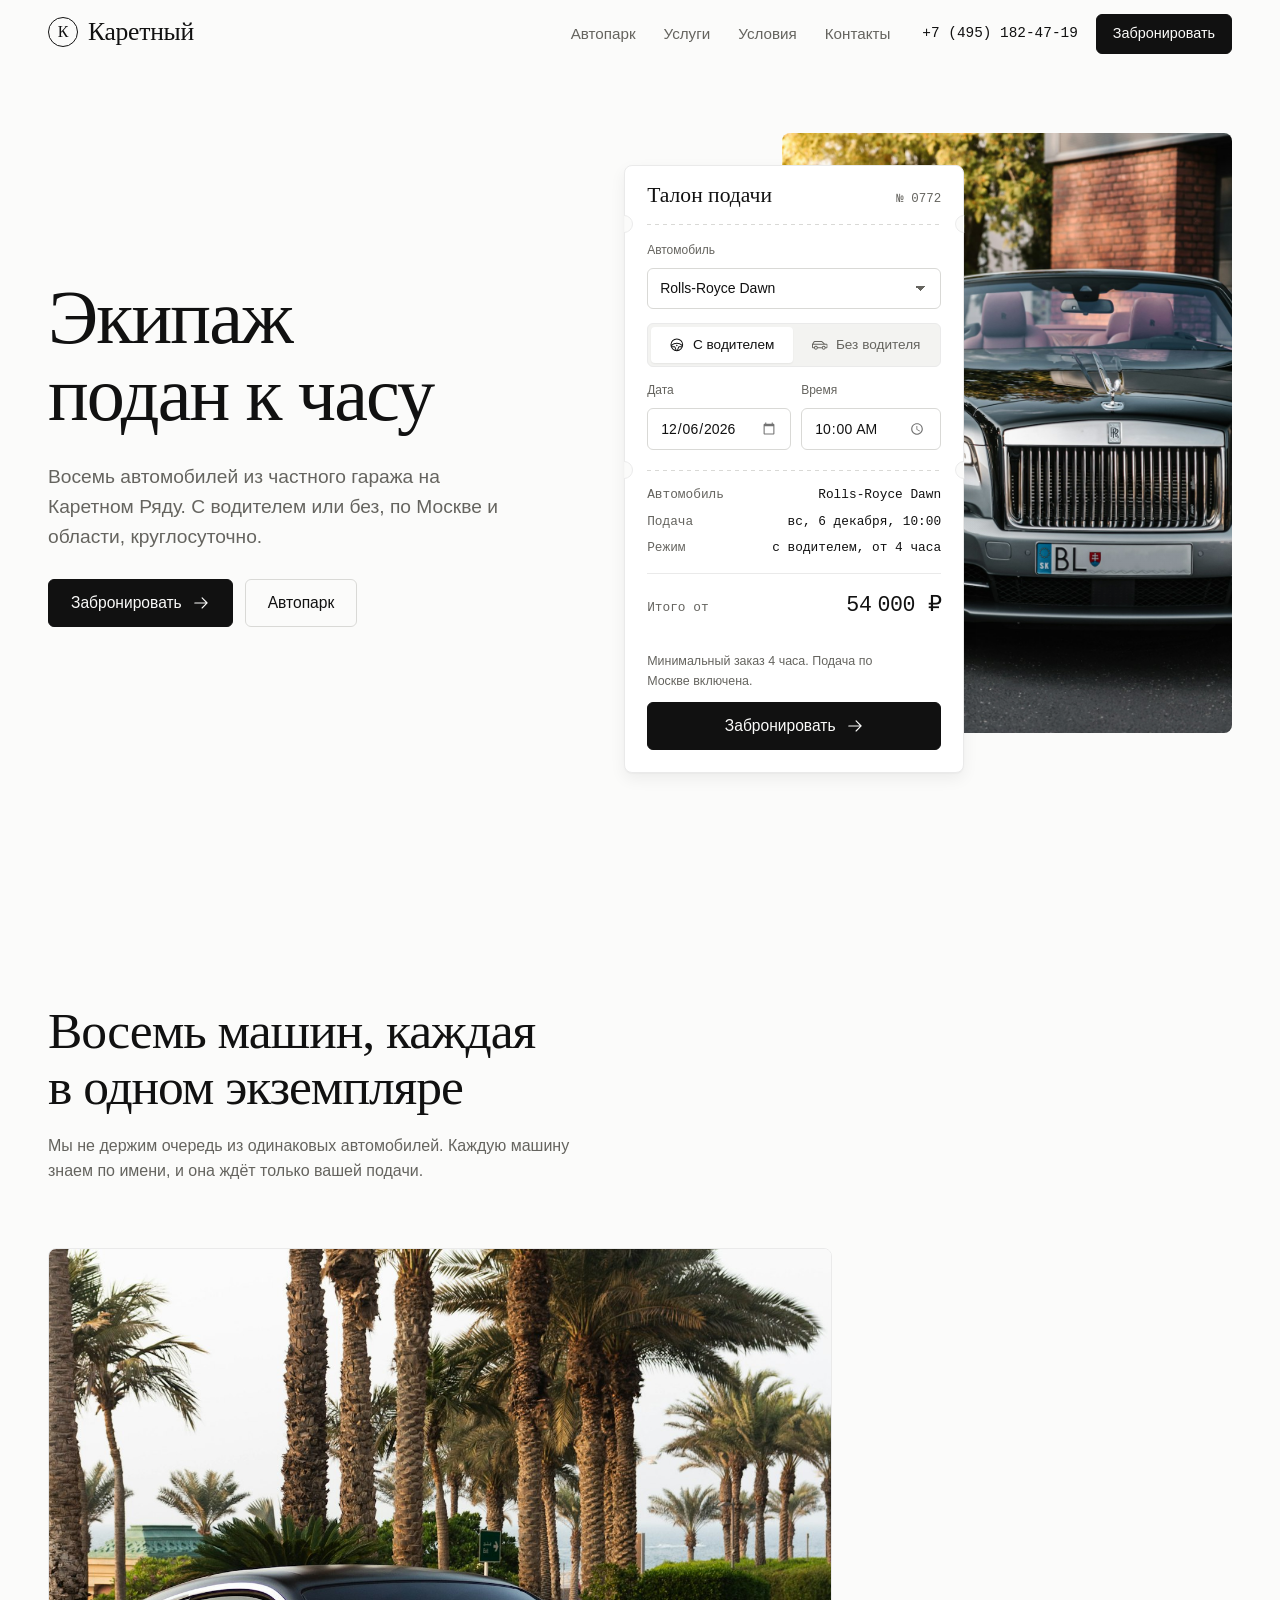
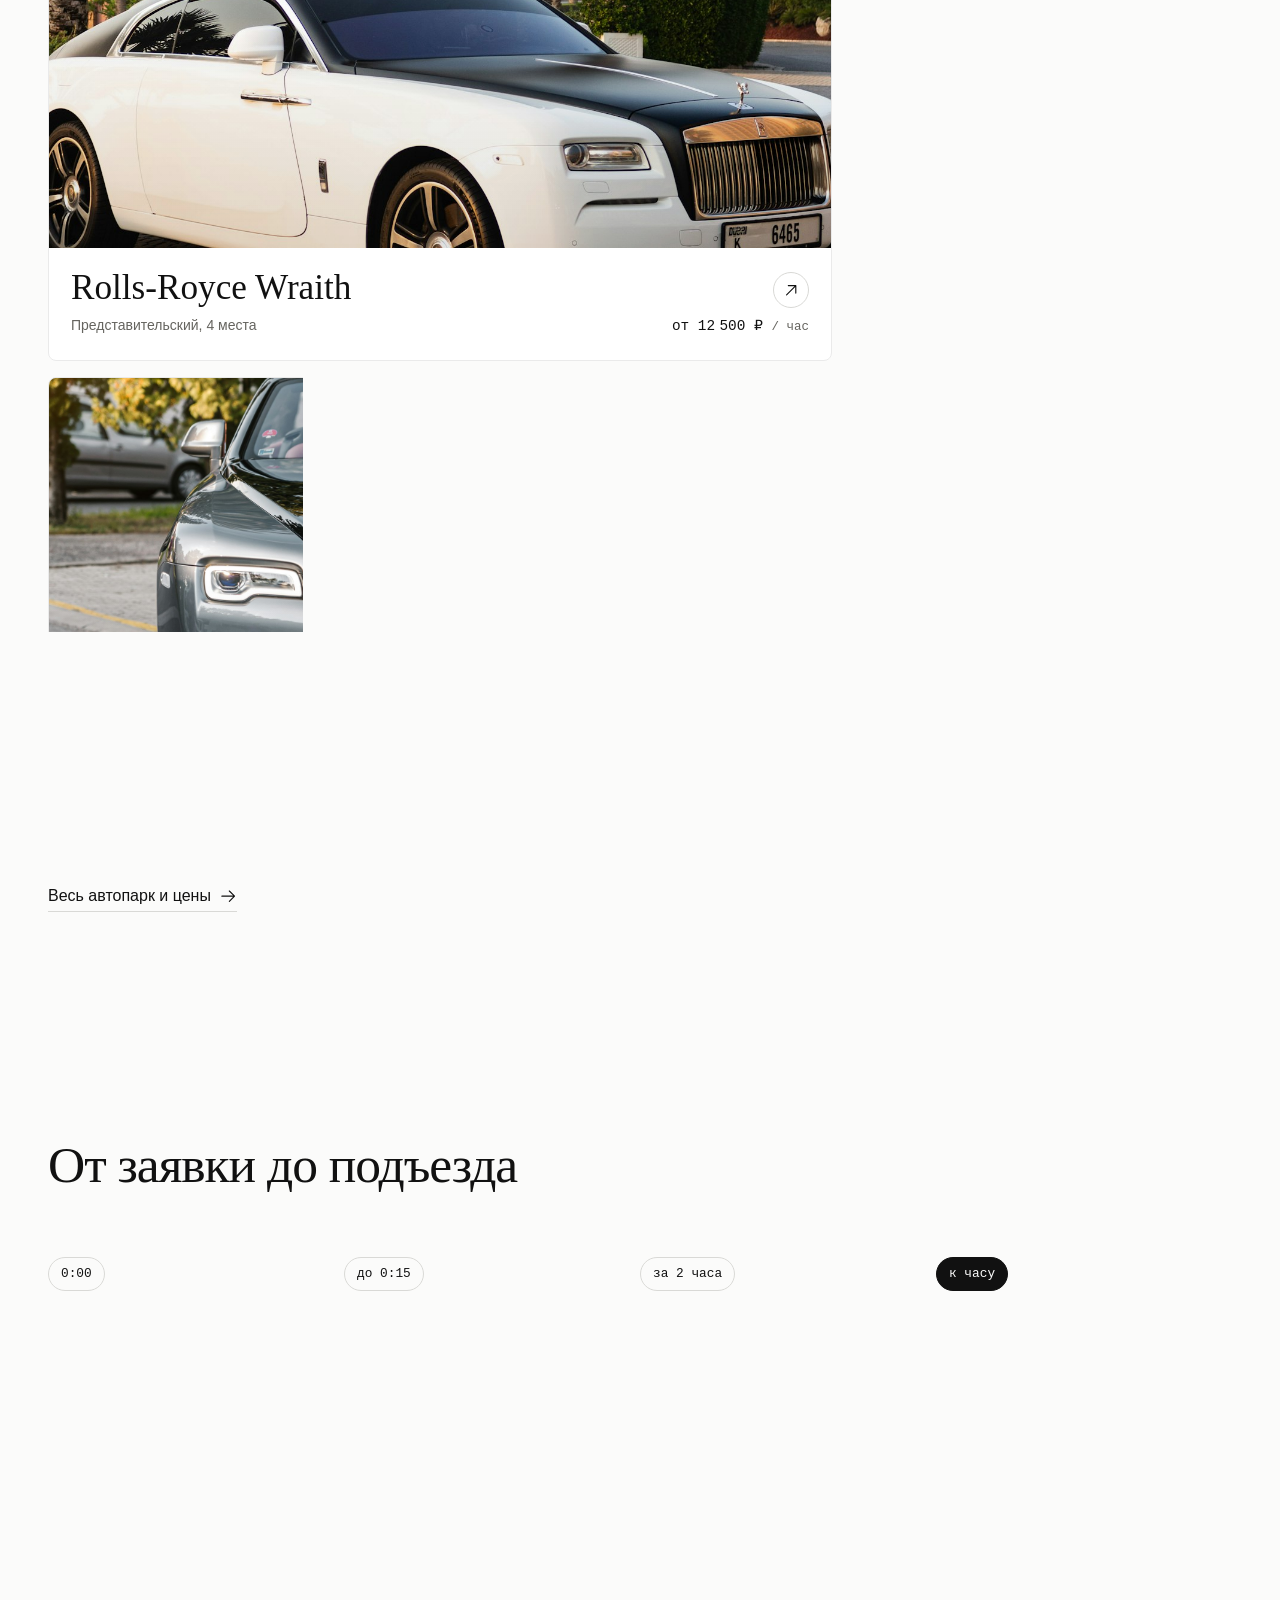
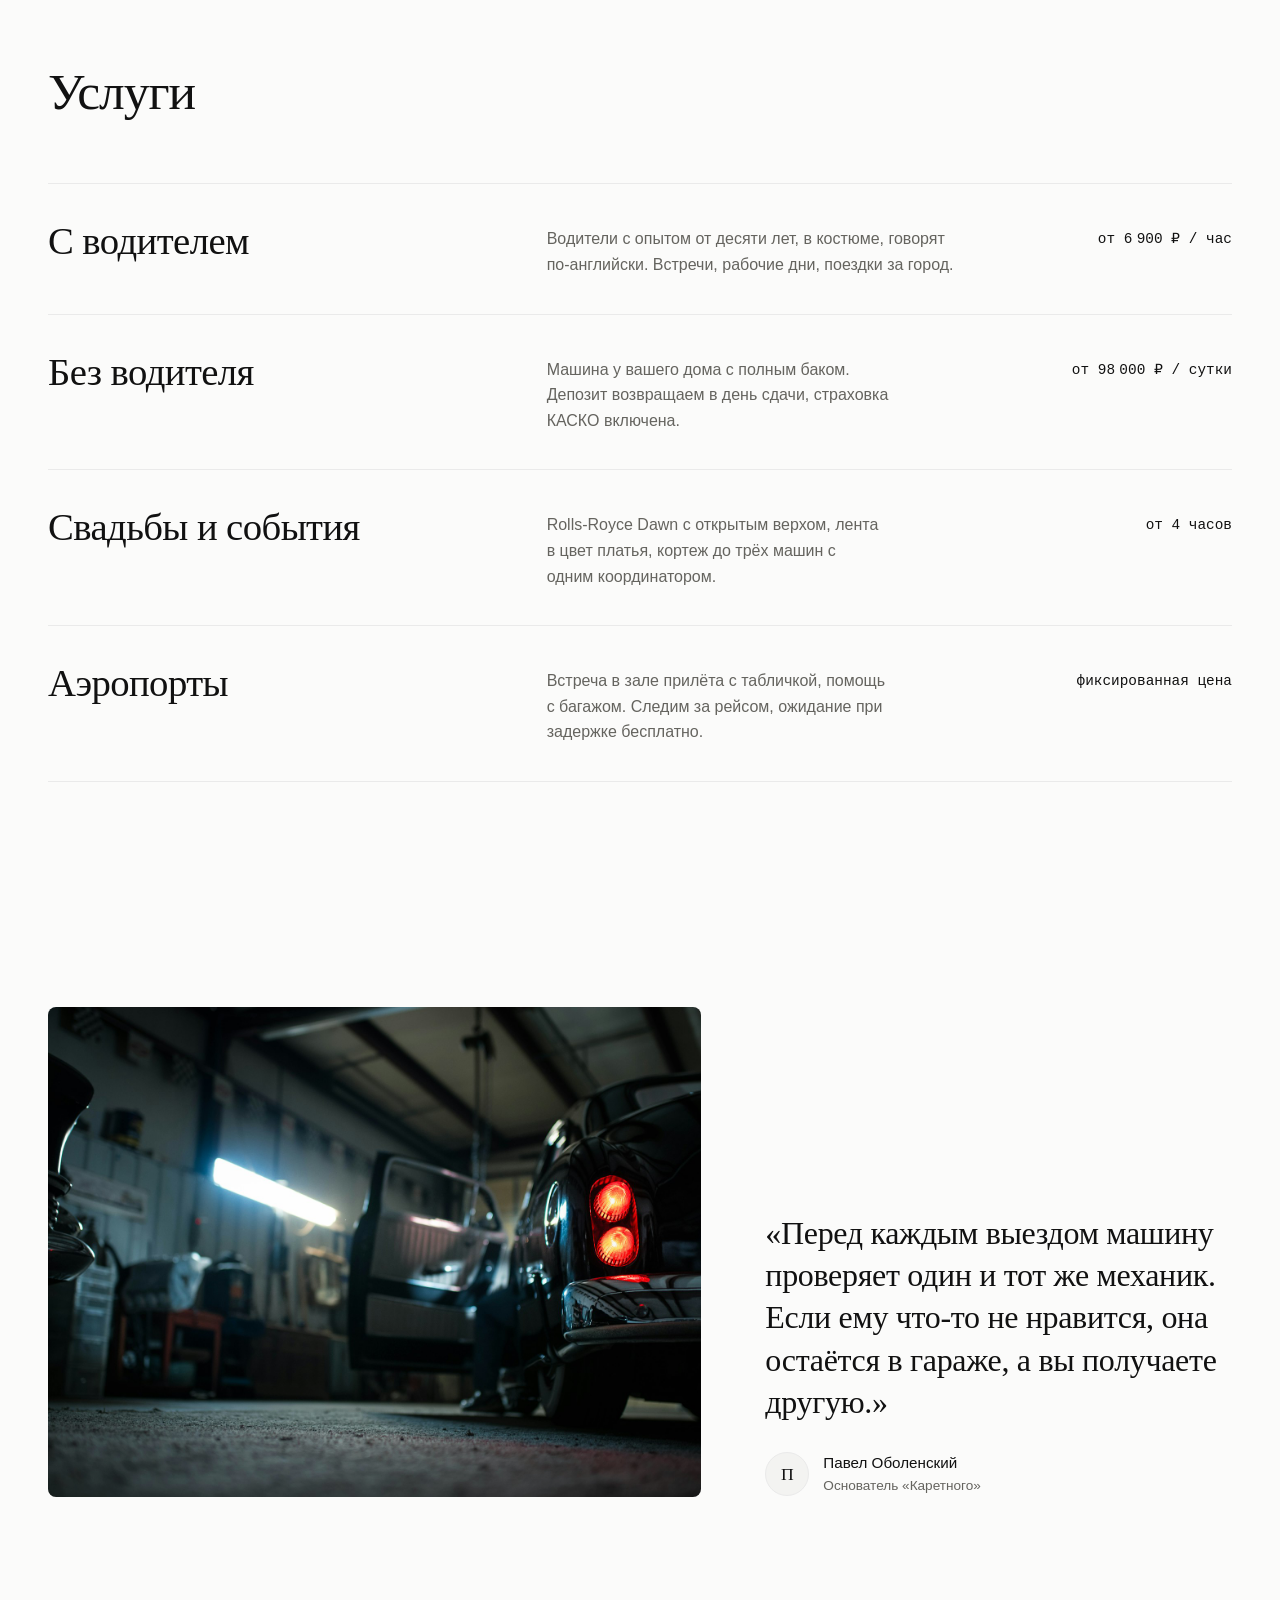
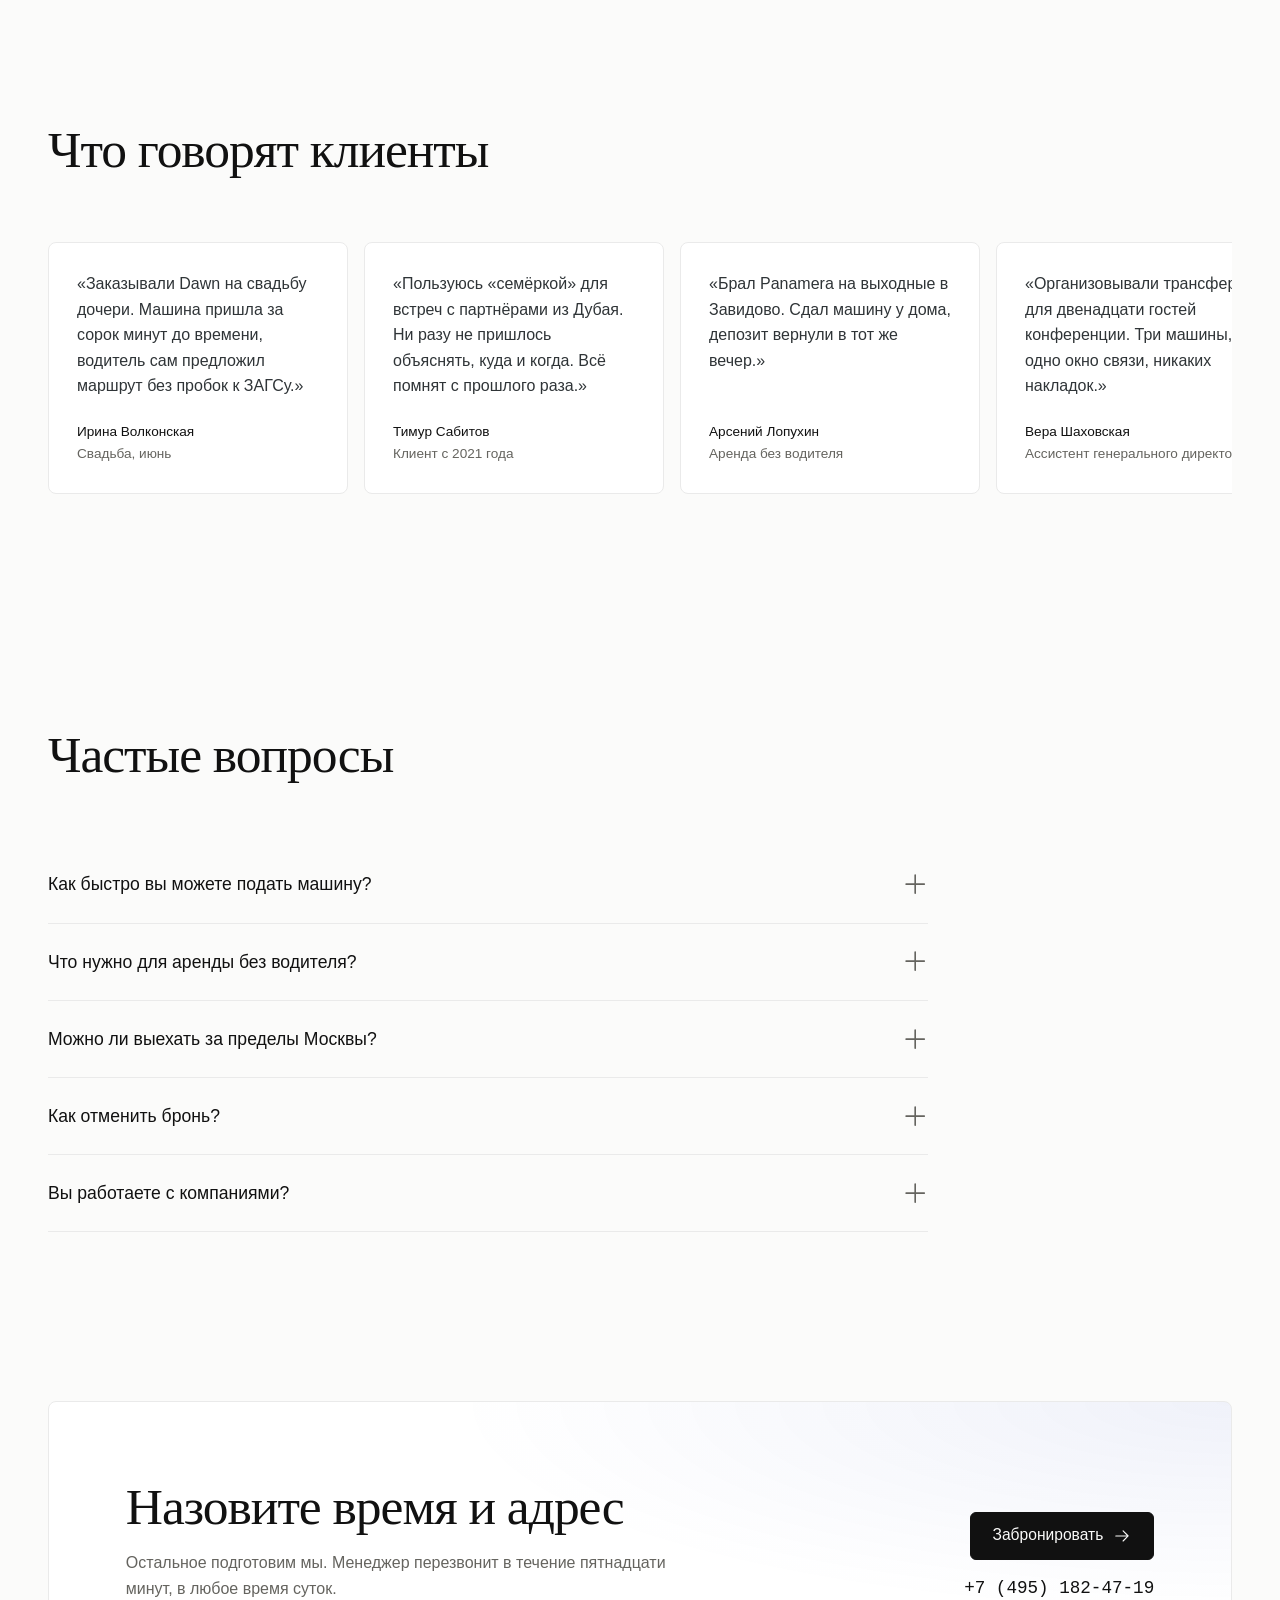
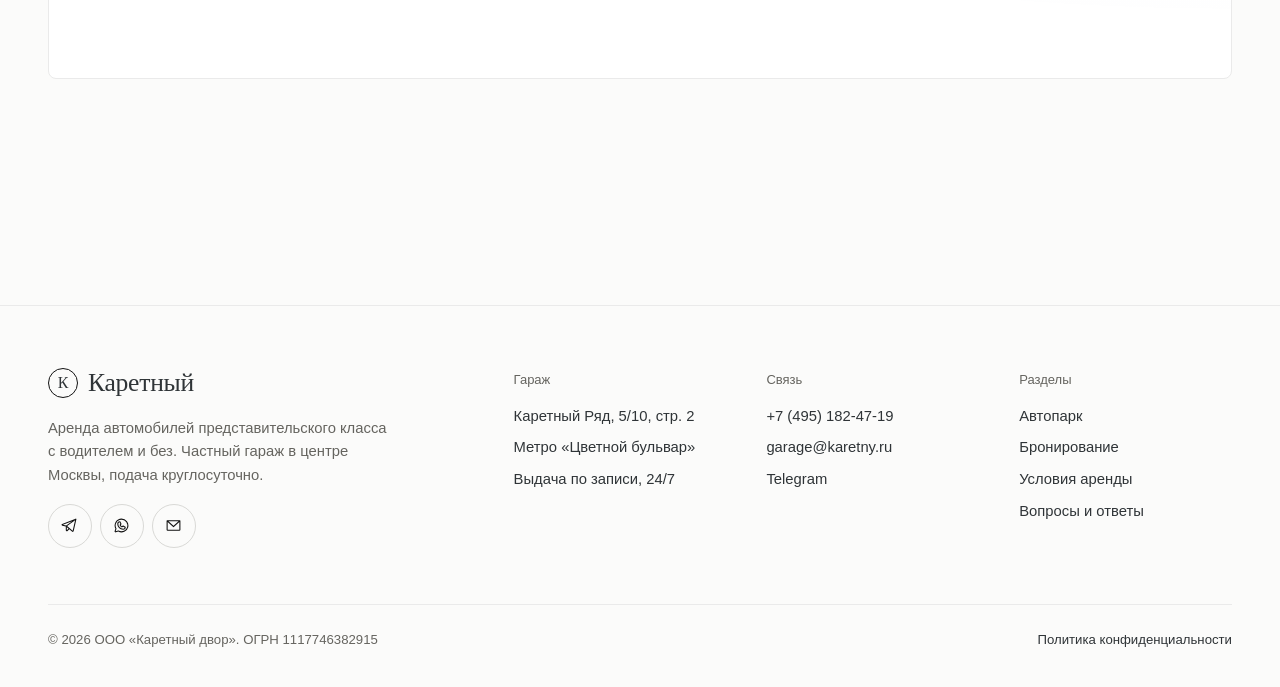
==== commit 0c44fbb5: "Add verified Unsplash car photography and align demo fleet to it Fleet now lists the models shown in" ====
--- a/index.html
+++ b/index.html
@@ -4,7 +4,7 @@
 <meta charset="utf-8">
 <meta name="viewport" content="width=device-width, initial-scale=1, viewport-fit=cover">
 <title>Каретный: аренда автомобилей премиум-класса с водителем и без</title>
-<meta name="description" content="Аренда Rolls-Royce, Maybach, Bentley и G-Class в Москве с водителем и без. Частный гараж на Каретном Ряду, подача круглосуточно.">
+<meta name="description" content="Аренда Rolls-Royce, Porsche, Range Rover и G-Class в Москве с водителем и без. Частный гараж на Каретном Ряду, подача круглосуточно.">
 <meta name="theme-color" content="#fbfbfa" media="(prefers-color-scheme: light)">
 <meta name="theme-color" content="#121315" media="(prefers-color-scheme: dark)">
 <link rel="icon" href="data:image/svg+xml,%3Csvg xmlns='http://www.w3.org/2000/svg' viewBox='0 0 64 64'%3E%3Ccircle cx='32' cy='32' r='30' fill='%23fbfbfa' stroke='%23111' stroke-width='2'/%3E%3Ctext x='32' y='44' font-family='Georgia,serif' font-size='34' text-anchor='middle' fill='%23111'%3EК%3C/text%3E%3C/svg%3E">
@@ -54,8 +54,8 @@
       </div>
 
       <div class="hero__visual">
-        <div class="frame hero__photo" data-label="Rolls-Royce Cullinan у подъезда">
-          <img src="assets/cars/hero.jpg" alt="Чёрный Rolls-Royce Cullinan у входа в дом в центре Москвы" width="1200" height="1500" fetchpriority="high" decoding="async">
+        <div class="frame hero__photo" data-label="Rolls-Royce Dawn у подъезда">
+          <img src="assets/cars/hero.jpg" alt="Rolls-Royce Dawn с опущенным верхом у кирпичного дома" width="1200" height="1500" fetchpriority="high" decoding="async">
         </div>
 
         <form class="slip hero__slip" id="hero-slip" aria-label="Талон подачи: быстрый расчёт" onsubmit="return false">
@@ -157,7 +157,7 @@
         <div class="service reveal">
           <h3 class="service__name">С водителем</h3>
           <p class="service__text">Водители с опытом от десяти лет, в костюме, говорят по-английски. Встречи, рабочие дни, поездки за город.</p>
-          <p class="service__price">от 6&#8239;400&nbsp;₽ / час</p>
+          <p class="service__price">от 6&#8239;900&nbsp;₽ / час</p>
         </div>
         <div class="service reveal">
           <h3 class="service__name">Без водителя</h3>
@@ -166,7 +166,7 @@
         </div>
         <div class="service reveal">
           <h3 class="service__name">Свадьбы и события</h3>
-          <p class="service__text">Белый Ghost, лента в цвет платья, кортеж до трёх машин с одним координатором на связи.</p>
+          <p class="service__text">Rolls-Royce Dawn с открытым верхом, лента в цвет платья, кортеж до трёх машин с одним координатором.</p>
           <p class="service__price">от 4 часов</p>
         </div>
         <div class="service reveal">
@@ -181,7 +181,7 @@
   <section class="section section--tight" aria-labelledby="garage-title">
     <div class="container garage">
       <div class="frame garage__photo reveal" data-label="Гараж на Каретном Ряду">
-        <img src="assets/cars/garage.jpg" alt="Автомобили в гараже на Каретном Ряду" width="1600" height="1200" loading="lazy" decoding="async">
+        <img src="assets/cars/garage.jpg" alt="Чёрный седан с открытой дверью в гараже на Каретном Ряду" width="1600" height="1200" loading="lazy" decoding="async">
       </div>
       <div class="garage__quote reveal" style="--i:1">
         <h2 class="visually-hidden" id="garage-title">О гараже</h2>
--- a/assets/css/style.css
+++ b/assets/css/style.css
@@ -278,14 +278,15 @@
 /* ---------- Hero ---------- */
 .hero { padding-top: clamp(32px, 5vw, 72px); padding-bottom: clamp(56px, 7vw, 96px); }
 .hero__grid {
-  display: grid; grid-template-columns: minmax(0, 1.05fr) minmax(0, 1fr); gap: clamp(32px, 5vw, 80px);
+  display: grid; grid-template-columns: minmax(0, 0.95fr) minmax(0, 1.1fr); gap: clamp(32px, 4vw, 64px);
   align-items: center;
 }
 .hero__copy { display: flex; flex-direction: column; gap: 28px; max-width: 640px; }
 .hero__actions { display: flex; gap: 12px; flex-wrap: wrap; }
-.hero__visual { position: relative; padding-bottom: 40px; padding-left: 18%; }
+.hero__visual { position: relative; padding-bottom: 40px; padding-left: 26%; }
 .hero__photo { aspect-ratio: 4 / 5; max-height: calc(100dvh - var(--nav-h) - 140px); min-height: 600px; width: 100%; }
-.hero .hero__slip { position: absolute; left: 0; bottom: 0; width: min(360px, 78%); }
+.hero .hero__slip { position: absolute; left: 0; bottom: 0; width: min(340px, 56%); }
+.hero__photo img { object-position: 62% 50%; }
 
 @media (max-width: 980px) {
   .hero__grid { grid-template-columns: 1fr; min-height: 0; }
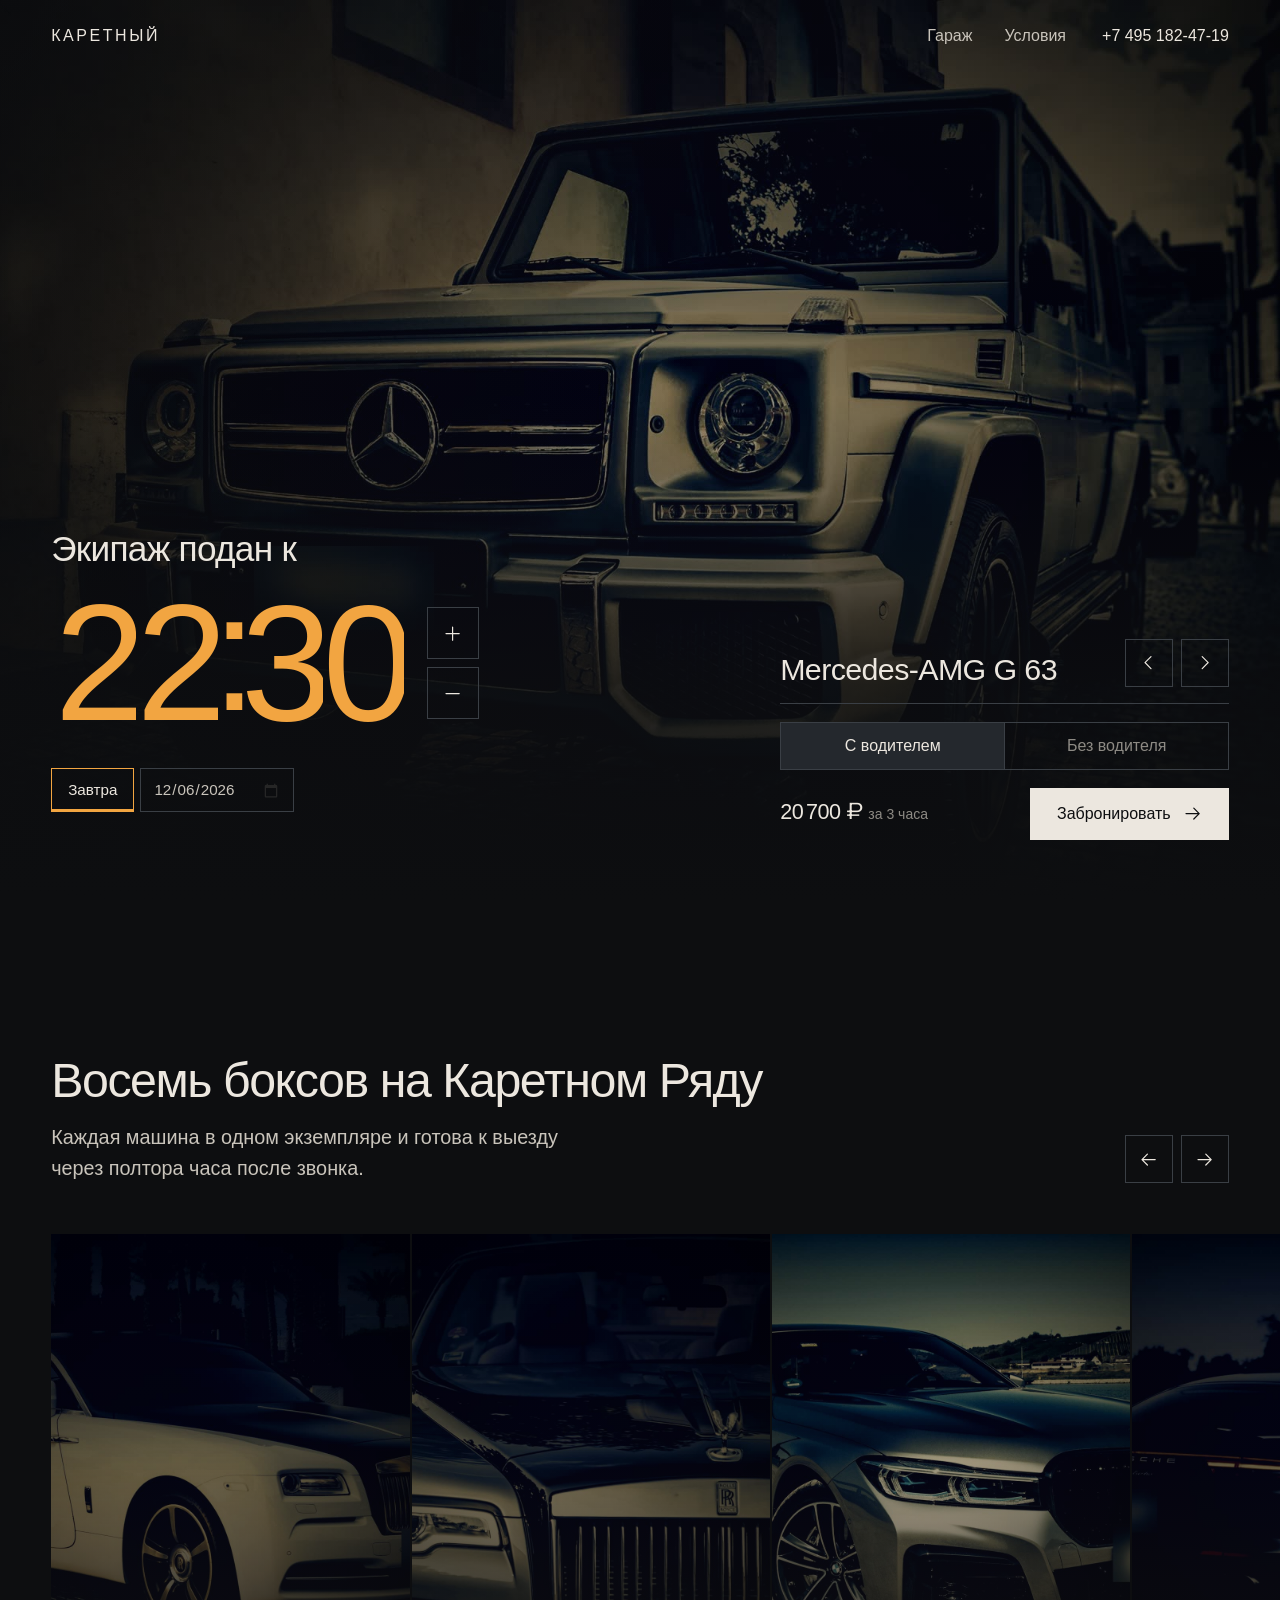
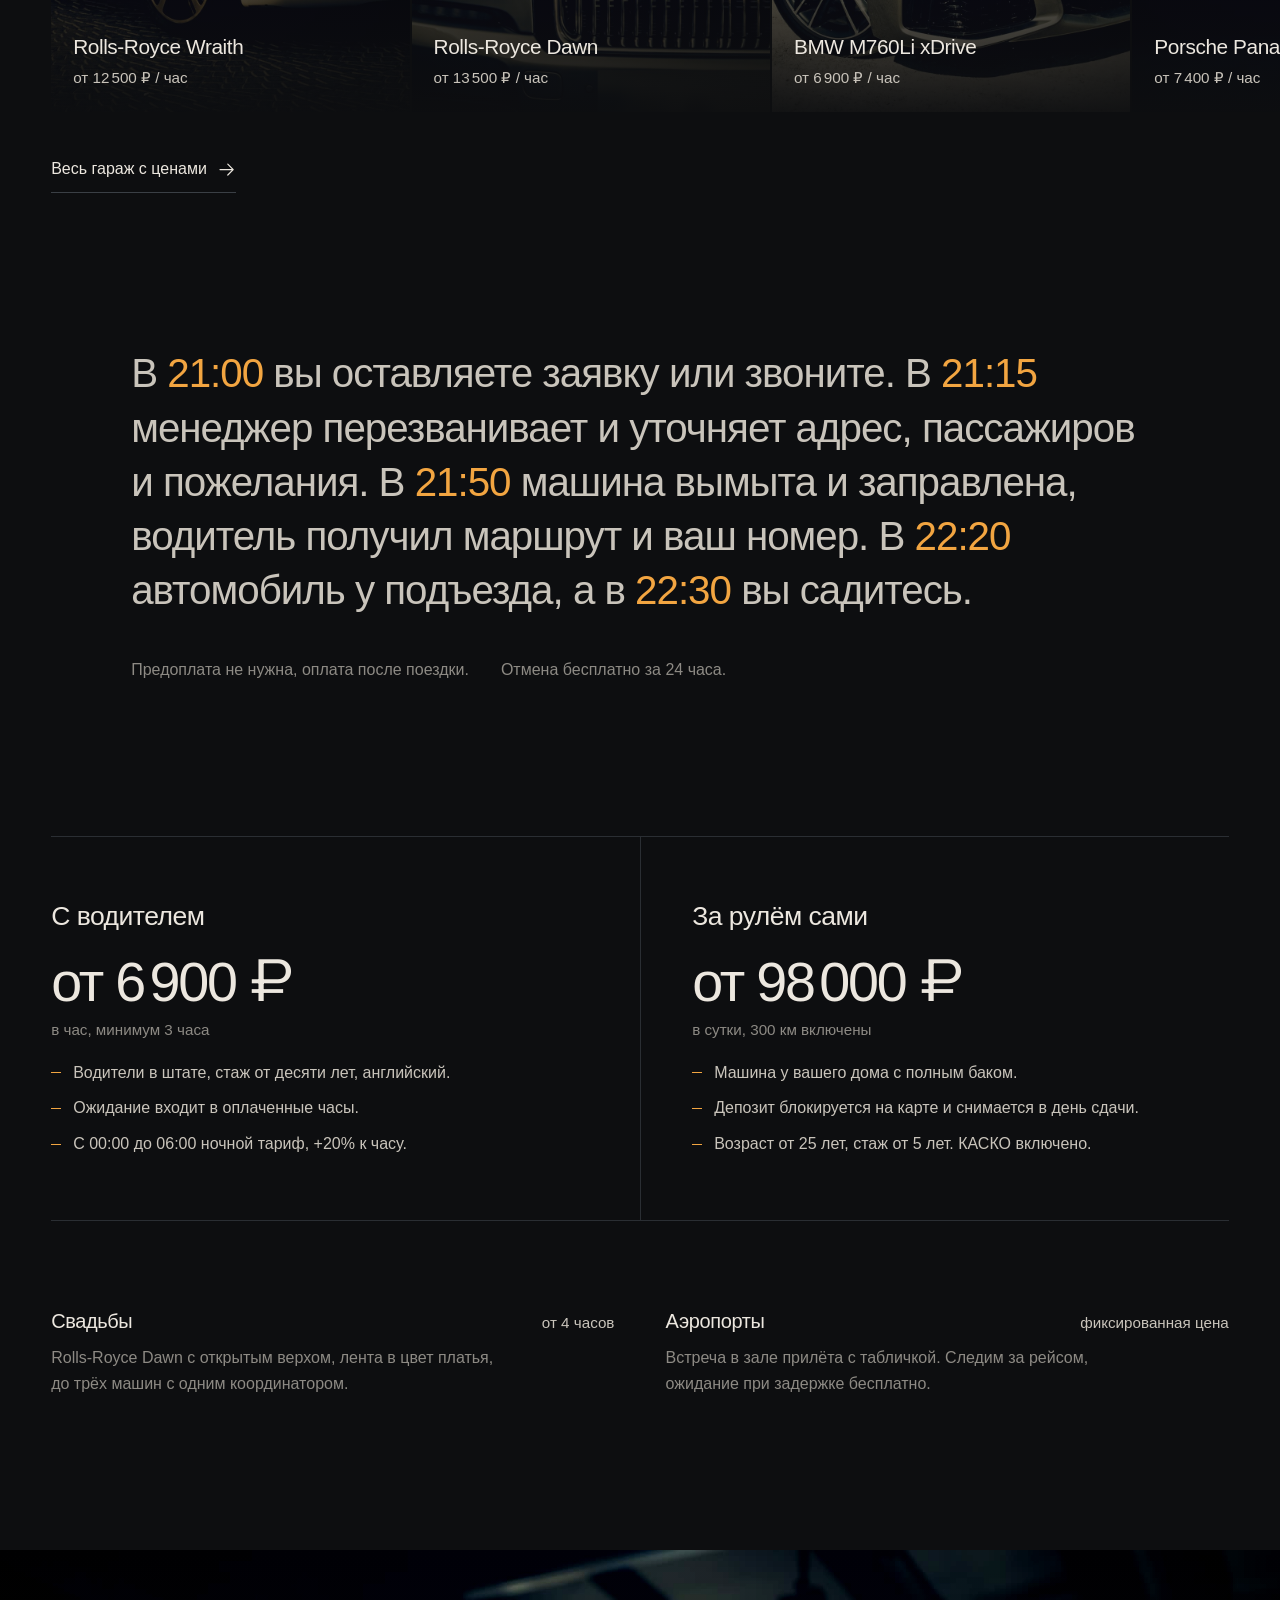
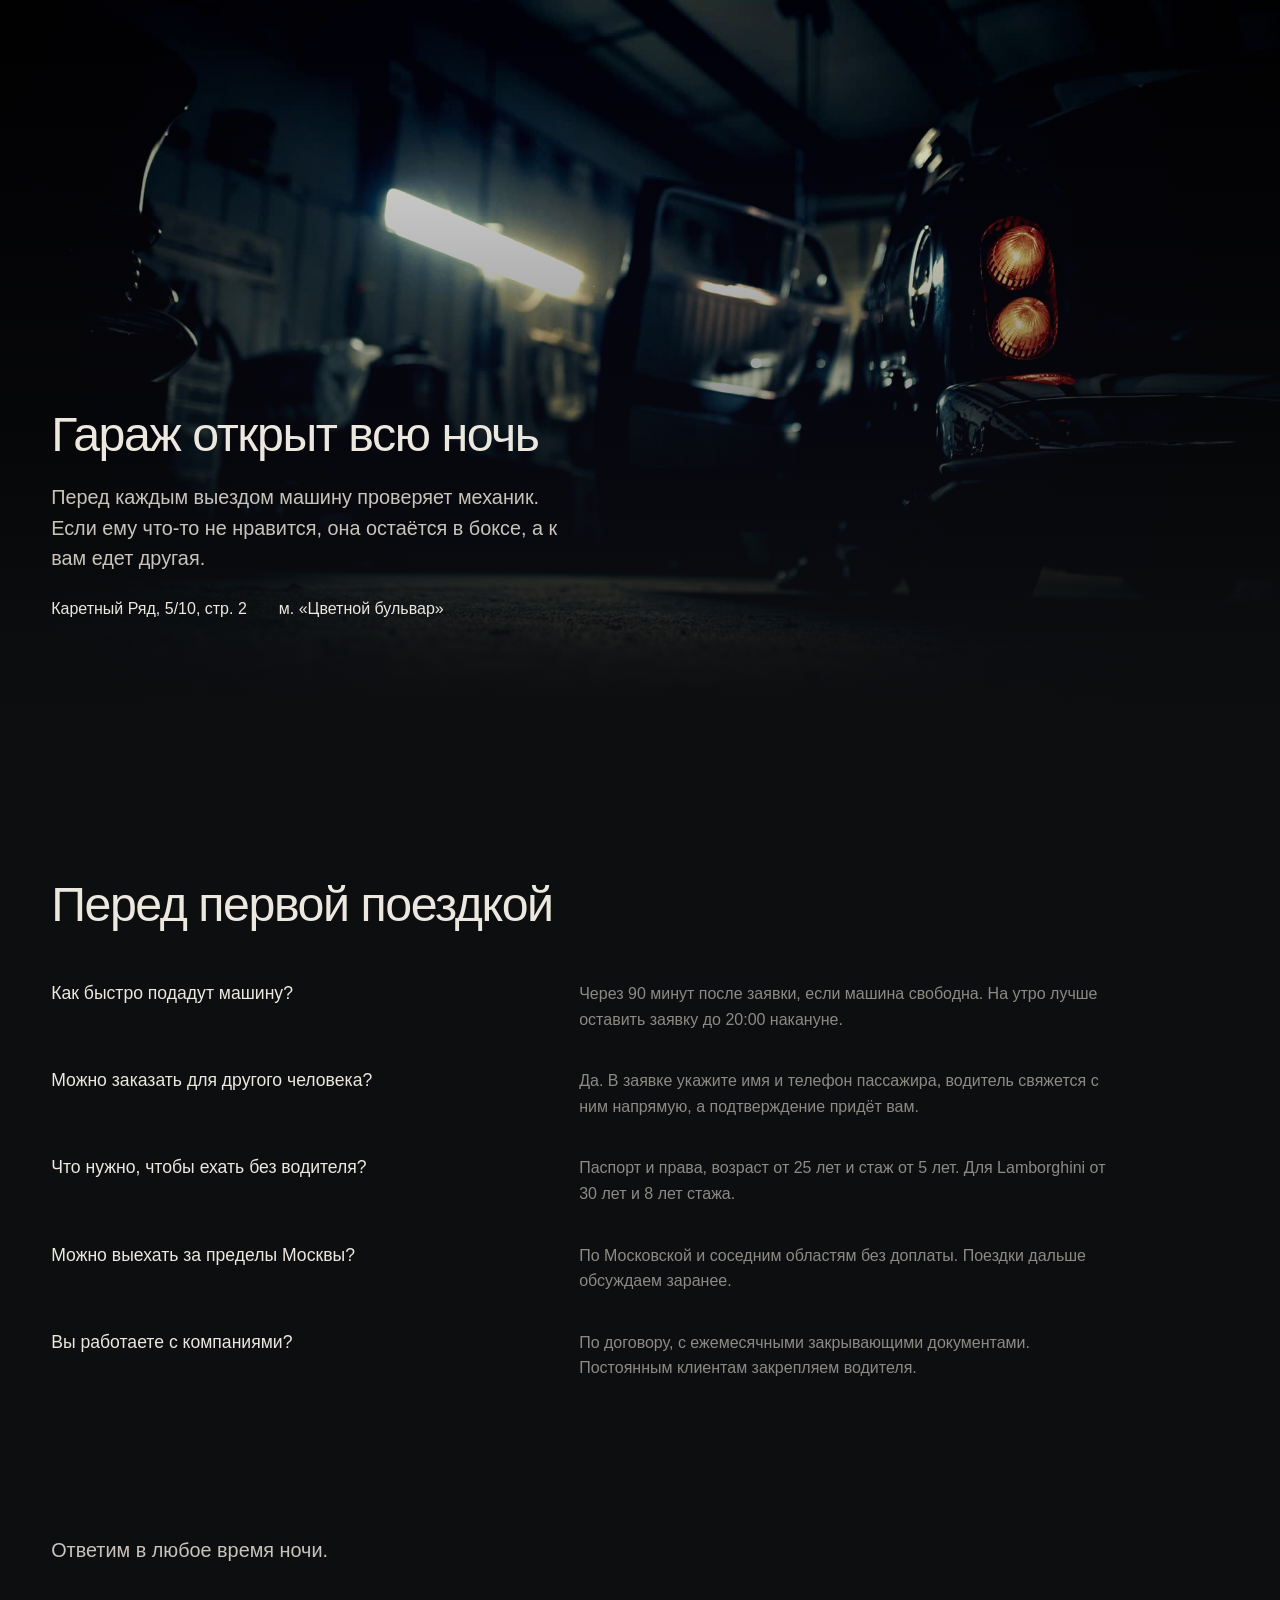
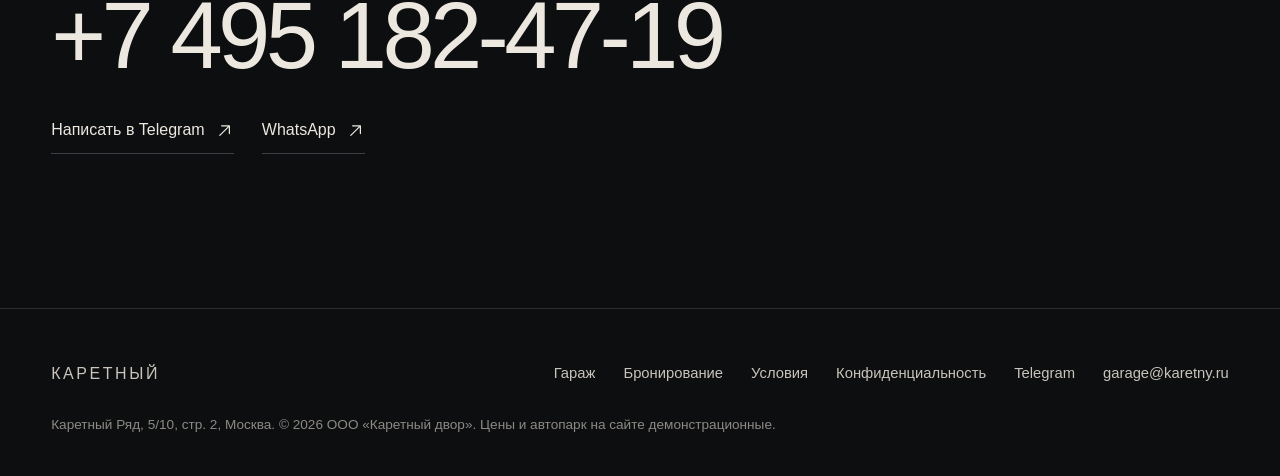
==== commit 95b9d713: "Redesign site as night dispatch Replace the light call-slip look with a night world: lacquer and asp" ====
--- a/index.html
+++ b/index.html
@@ -3,300 +3,214 @@
 <head>
 <meta charset="utf-8">
 <meta name="viewport" content="width=device-width, initial-scale=1, viewport-fit=cover">
-<title>Каретный: аренда автомобилей премиум-класса с водителем и без</title>
-<meta name="description" content="Аренда Rolls-Royce, Porsche, Range Rover и G-Class в Москве с водителем и без. Частный гараж на Каретном Ряду, подача круглосуточно.">
-<meta name="theme-color" content="#fbfbfa" media="(prefers-color-scheme: light)">
-<meta name="theme-color" content="#121315" media="(prefers-color-scheme: dark)">
-<link rel="icon" href="data:image/svg+xml,%3Csvg xmlns='http://www.w3.org/2000/svg' viewBox='0 0 64 64'%3E%3Ccircle cx='32' cy='32' r='30' fill='%23fbfbfa' stroke='%23111' stroke-width='2'/%3E%3Ctext x='32' y='44' font-family='Georgia,serif' font-size='34' text-anchor='middle' fill='%23111'%3EК%3C/text%3E%3C/svg%3E">
-<link rel="preload" href="assets/fonts/old-standard-tt-cyrillic-400-normal.woff2" as="font" type="font/woff2" crossorigin>
-<link rel="preload" href="assets/fonts/onest-cyrillic-400-normal.woff2" as="font" type="font/woff2" crossorigin>
+<title>Каретный: подача автомобиля с водителем и без, Москва</title>
+<meta name="description" content="Выберите время, и машина будет у подъезда. Rolls-Royce, BMW, Porsche, G 63 и Range Rover с водителем и без. Гараж на Каретном Ряду, круглосуточно.">
+<meta name="theme-color" content="#0d0e10">
+<meta name="color-scheme" content="dark">
+<link rel="icon" href="data:image/svg+xml,%3Csvg xmlns='http://www.w3.org/2000/svg' viewBox='0 0 64 64'%3E%3Crect width='64' height='64' fill='%230d0e10'/%3E%3Ccircle cx='32' cy='32' r='9' fill='%23f2a541'/%3E%3C/svg%3E">
+<link rel="preload" href="assets/fonts/unbounded-cyrillic-300-normal.woff2" as="font" type="font/woff2" crossorigin>
+<link rel="preload" href="assets/fonts/golos-text-cyrillic-400-normal.woff2" as="font" type="font/woff2" crossorigin>
+<link rel="preload" as="image" href="assets/cars/g63.jpg">
 <link rel="stylesheet" href="assets/css/style.css">
-<script>document.documentElement.classList.add("js");</script>
 </head>
-<body>
+<body class="has-bar">
 <a class="skip-link" href="#main">Перейти к содержанию</a>
-
-<header class="site-header">
+<header class="site-header site-header--over">
   <div class="container site-header__inner">
-    <a class="wordmark" href="index.html" aria-label="Каретный, на главную"><span class="wordmark__mark" aria-hidden="true">К</span>Каретный</a>
+    <a class="wordmark" href="index.html" aria-label="Каретный, на главную">Каретный</a>
     <nav class="nav" aria-label="Основная навигация">
-      <a href="fleet.html">Автопарк</a>
-      <a href="index.html#services">Услуги</a>
+      <a href="fleet.html">Гараж</a>
       <a href="terms.html">Условия</a>
-      <a href="#contacts">Контакты</a>
     </nav>
-    <div class="header-actions">
-      <a class="header-phone" data-phone href="tel:+74951824719">+7 (495) 182-47-19</a>
-      <a class="btn btn--sm" href="booking.html">Забронировать</a>
-      <button class="menu-toggle" type="button" aria-controls="mobile-menu" aria-expanded="false"><span class="visually-hidden">Открыть меню</span></button>
-    </div>
+    <a class="header-phone" data-phone href="tel:+74951824719">+7 495 182-47-19</a>
+    <a class="btn btn--sm btn--line" href="booking.html">Забронировать</a>
+    <button class="icon-btn menu-toggle" type="button" aria-controls="mobile-menu" aria-expanded="false"><svg class="icon" aria-hidden="true"><use href="#i-list"></use></svg><span class="visually-hidden">Открыть меню</span></button>
   </div>
 </header>
 <div class="mobile-menu" id="mobile-menu" inert>
-  <a href="fleet.html">Автопарк</a>
-  <a href="index.html#services">Услуги</a>
+  <a href="index.html">Подача</a>
+  <a href="fleet.html">Гараж</a>
   <a href="terms.html">Условия</a>
-  <a href="#contacts">Контакты</a>
-  <a class="btn btn--block" href="booking.html">Забронировать</a>
-  <a class="mobile-menu__phone" data-phone href="tel:+74951824719">+7 (495) 182-47-19</a>
+  <a href="booking.html">Забронировать</a>
+  <a class="mobile-menu__phone" data-phone href="tel:+74951824719">+7 495 182-47-19</a>
 </div>
-
 <main id="main">
-  <section class="hero">
-    <div class="container hero__grid">
-      <div class="hero__copy">
-        <h1 class="display" style="--i:0">Экипаж подан к&nbsp;часу</h1>
-        <p class="lead" style="--i:1">Восемь автомобилей из частного гаража на Каретном Ряду. С водителем или без, по Москве и области, круглосуточно.</p>
-        <div class="hero__actions" style="--i:2">
-          <a class="btn" href="booking.html">Забронировать <svg class="icon icon--arrow" aria-hidden="true"><use href="#i-arrow-right"></use></svg></a>
-          <a class="btn btn--ghost" href="fleet.html">Автопарк</a>
-        </div>
-      </div>
-
-      <div class="hero__visual">
-        <div class="frame hero__photo" data-label="Rolls-Royce Dawn у подъезда">
-          <img src="assets/cars/hero.jpg" alt="Rolls-Royce Dawn с опущенным верхом у кирпичного дома" width="1200" height="1500" fetchpriority="high" decoding="async">
-        </div>
-
-        <form class="slip hero__slip" id="hero-slip" aria-label="Талон подачи: быстрый расчёт" onsubmit="return false">
-          <div class="slip__head">
-            <span class="slip__title">Талон подачи</span>
-            <span class="slip__no" data-slip-no>№ 0000</span>
+  <section class="scene" id="scene" aria-labelledby="scene-title">
+    <div class="scene__media"></div>
+    <div class="scene__shade"></div>
+    <div class="container scene__body">
+      <div class="pickup">
+        <h1 class="pickup__label" id="scene-title">Экипаж подан к<span class="visually-hidden"> выбранному времени</span></h1>
+        <div class="pickup__row">
+          <div class="timedial" id="timedial" role="spinbutton" tabindex="0" aria-label="Время подачи" aria-valuemin="0" aria-valuemax="1425" aria-valuenow="1350" aria-valuetext="22:30">
+            <span class="timedial__digit"><span>2</span></span><span class="timedial__digit"><span>2</span></span><span class="timedial__colon" aria-hidden="true">:</span><span class="timedial__digit"><span>3</span></span><span class="timedial__digit"><span>0</span></span>
           </div>
-          <div class="slip__perf" aria-hidden="true"></div>
-          <div class="slip__body">
-            <div class="slip__row">
-              <label class="slip__row-label" for="hs-car">Автомобиль</label>
-              <select class="select input--sm" id="hs-car"></select>
-            </div>
-            <div class="segmented" role="radiogroup" aria-label="Режим аренды">
-              <label><input type="radio" name="hs-mode" value="driver" checked><span><svg class="icon" aria-hidden="true"><use href="#i-steering-wheel"></use></svg>С водителем</span></label>
-              <label><input type="radio" name="hs-mode" value="self"><span><svg class="icon" aria-hidden="true"><use href="#i-car-profile"></use></svg>Без водителя</span></label>
-            </div>
-            <div class="field-pair">
-              <div class="slip__row">
-                <label class="slip__row-label" for="hs-date">Дата</label>
-                <input class="input input--sm" type="date" id="hs-date">
-              </div>
-              <div class="slip__row">
-                <label class="slip__row-label" for="hs-time">Время</label>
-                <input class="input input--sm" type="time" id="hs-time" value="10:00" step="900">
-              </div>
-            </div>
+          <div class="stepper">
+            <button class="icon-btn" id="time-plus" type="button" aria-label="Позже на 15 минут"><svg class="icon" aria-hidden="true"><use href="#i-plus"></use></svg></button>
+            <button class="icon-btn" id="time-minus" type="button" aria-label="Раньше на 15 минут"><svg class="icon" aria-hidden="true"><use href="#i-minus"></use></svg></button>
           </div>
-          <div class="slip__perf" aria-hidden="true"></div>
-          <div class="slip__lines" aria-live="polite">
-            <div class="slip__line" data-line="car"><span>Автомобиль</span><span>не выбрано</span></div>
-            <div class="slip__line" data-line="when"><span>Подача</span><span>-</span></div>
-            <div class="slip__line" data-line="mode"><span>Режим</span><span>-</span></div>
-            <div class="slip__total">
-              <span class="slip__total-label">Итого от</span>
-              <span class="slip__total-value" data-total>-</span>
-            </div>
+        </div>
+        <div class="days" role="radiogroup" aria-label="День подачи">
+          <label class="day"><input type="radio" name="scene-day" value="today"><span>Сегодня</span></label>
+          <label class="day"><input type="radio" name="scene-day" value="tomorrow"><span>Завтра</span></label>
+          <label><span class="visually-hidden">Другая дата</span><input class="day-date" type="date" id="pickup-date"></label>
+        </div>
+        <p class="pickup__note" id="pickup-note" aria-live="polite"></p>
+      </div>
+
+      <div class="carpick">
+        <div class="carpick__top">
+          <p class="carpick__name" id="carpick-name" aria-live="polite">Rolls-Royce Wraith</p>
+          <div class="carpick__arrows">
+            <button class="icon-btn" id="car-prev" type="button" aria-label="Предыдущая машина"><svg class="icon" aria-hidden="true"><use href="#i-caret-left"></use></svg></button>
+            <button class="icon-btn" id="car-next" type="button" aria-label="Следующая машина"><svg class="icon" aria-hidden="true"><use href="#i-caret-right"></use></svg></button>
           </div>
-          <div class="slip__foot">
-            <p class="slip__note" data-note></p>
-            <a class="btn btn--block" data-go href="booking.html">Забронировать <svg class="icon icon--arrow" aria-hidden="true"><use href="#i-arrow-right"></use></svg></a>
-          </div>
-        </form>
-      </div>
-    </div>
-  </section>
-
-  <section class="section" aria-labelledby="fleet-title">
-    <div class="container">
-      <div class="section-head reveal">
-        <h2 class="h2" id="fleet-title">Восемь машин, каждая в одном экземпляре</h2>
-        <p class="body-muted">Мы не держим очередь из одинаковых автомобилей. Каждую машину знаем по имени, и она ждёт только вашей подачи.</p>
-      </div>
-      <div class="bento" id="home-fleet">
-        <div class="bento__cell bento__cell--hero"><div class="skeleton"><div class="skeleton__img"></div><div class="skeleton__line"></div><div class="skeleton__line"></div></div></div>
-        <div class="bento__cell"><div class="skeleton"><div class="skeleton__img"></div><div class="skeleton__line"></div><div class="skeleton__line"></div></div></div>
-        <div class="bento__cell"><div class="skeleton"><div class="skeleton__img"></div><div class="skeleton__line"></div><div class="skeleton__line"></div></div></div>
-      </div>
-      <p style="margin-top:32px" class="reveal"><a class="link-arrow" href="fleet.html">Весь автопарк и цены <svg class="icon" aria-hidden="true"><use href="#i-arrow-right"></use></svg></a></p>
-    </div>
-  </section>
-
-  <section class="section section--tight" aria-labelledby="process-title">
-    <div class="container">
-      <div class="section-head reveal">
-        <h2 class="h2" id="process-title">От заявки до подъезда</h2>
-      </div>
-      <ol class="timeline">
-        <li class="timeline__step reveal" style="--i:0">
-          <span class="timeline__time">0:00</span>
-          <h3 class="timeline__title">Заявка</h3>
-          <p class="timeline__text">Талон на сайте, звонок или сообщение в Telegram. Предоплата не нужна.</p>
-        </li>
-        <li class="timeline__step reveal" style="--i:1">
-          <span class="timeline__time">до 0:15</span>
-          <h3 class="timeline__title">Звонок менеджера</h3>
-          <p class="timeline__text">Уточняем маршрут, пассажиров и пожелания: воду, детское кресло, табличку в аэропорту.</p>
-        </li>
-        <li class="timeline__step reveal" style="--i:2">
-          <span class="timeline__time">за 2 часа</span>
-          <h3 class="timeline__title">Подготовка</h3>
-          <p class="timeline__text">Мойка, проверка, полный бак. Водитель получает маршрут и номер для связи с вами.</p>
-        </li>
-        <li class="timeline__step reveal" style="--i:3">
-          <span class="timeline__time">к часу</span>
-          <h3 class="timeline__title">Подача</h3>
-          <p class="timeline__text">Машина у подъезда за десять минут до назначенного времени. Оплата после поездки.</p>
-        </li>
-      </ol>
-    </div>
-  </section>
-
-  <section class="section" id="services" aria-labelledby="services-title">
-    <div class="container">
-      <div class="section-head reveal">
-        <h2 class="h2" id="services-title">Услуги</h2>
-      </div>
-      <div class="services">
-        <div class="service reveal">
-          <h3 class="service__name">С водителем</h3>
-          <p class="service__text">Водители с опытом от десяти лет, в костюме, говорят по-английски. Встречи, рабочие дни, поездки за город.</p>
-          <p class="service__price">от 6&#8239;900&nbsp;₽ / час</p>
-        </div>
-        <div class="service reveal">
-          <h3 class="service__name">Без водителя</h3>
-          <p class="service__text">Машина у вашего дома с полным баком. Депозит возвращаем в день сдачи, страховка КАСКО включена.</p>
-          <p class="service__price">от 98&#8239;000&nbsp;₽ / сутки</p>
-        </div>
-        <div class="service reveal">
-          <h3 class="service__name">Свадьбы и события</h3>
-          <p class="service__text">Rolls-Royce Dawn с открытым верхом, лента в цвет платья, кортеж до трёх машин с одним координатором.</p>
-          <p class="service__price">от 4 часов</p>
-        </div>
-        <div class="service reveal">
-          <h3 class="service__name">Аэропорты</h3>
-          <p class="service__text">Встреча в зале прилёта с табличкой, помощь с багажом. Следим за рейсом, ожидание при задержке бесплатно.</p>
-          <p class="service__price">фиксированная цена</p>
-        </div>
-      </div>
-    </div>
-  </section>
-
-  <section class="section section--tight" aria-labelledby="garage-title">
-    <div class="container garage">
-      <div class="frame garage__photo reveal" data-label="Гараж на Каретном Ряду">
-        <img src="assets/cars/garage.jpg" alt="Чёрный седан с открытой дверью в гараже на Каретном Ряду" width="1600" height="1200" loading="lazy" decoding="async">
-      </div>
-      <div class="garage__quote reveal" style="--i:1">
-        <h2 class="visually-hidden" id="garage-title">О гараже</h2>
-        <blockquote class="quote">«Перед каждым выездом машину проверяет один и тот же механик. Если ему что-то не нравится, она остаётся в гараже, а вы получаете другую.»</blockquote>
-        <div class="quote-by">
-          <span class="quote-by__mono" aria-hidden="true">П</span>
-          <div>
-            <div class="quote-by__name">Павел Оболенский</div>
-            <div class="quote-by__role">Основатель «Каретного»</div>
-          </div>
-        </div>
-      </div>
-    </div>
-  </section>
-
-  <section class="section" aria-labelledby="reviews-title">
-    <div class="container">
-      <div class="section-head reveal">
-        <h2 class="h2" id="reviews-title">Что говорят клиенты</h2>
-      </div>
-      <div class="reviews" id="reviews" role="region" tabindex="0" aria-label="Отзывы клиентов, прокручиваются по горизонтали"></div>
-    </div>
-  </section>
-
-  <section class="section section--tight" aria-labelledby="faq-title">
-    <div class="container">
-      <div class="section-head reveal">
-        <h2 class="h2" id="faq-title">Частые вопросы</h2>
-      </div>
-      <div class="faq reveal">
-        <details>
-          <summary>Как быстро вы можете подать машину?<svg class="icon icon--lg" aria-hidden="true"><use href="#i-plus"></use></svg></summary>
-          <div class="faq__answer"><p>В пределах Садового кольца от 90 минут, если машина свободна. Для поездок на завтра лучше оставить заявку до 20:00.</p></div>
-        </details>
-        <details>
-          <summary>Что нужно для аренды без водителя?<svg class="icon icon--lg" aria-hidden="true"><use href="#i-plus"></use></svg></summary>
-          <div class="faq__answer"><p>Паспорт, права, возраст от 25 лет и стаж от 5 лет. Депозит блокируем на карте и снимаем блок в день сдачи.</p></div>
-        </details>
-        <details>
-          <summary>Можно ли выехать за пределы Москвы?<svg class="icon icon--lg" aria-hidden="true"><use href="#i-plus"></use></svg></summary>
-          <div class="faq__answer"><p>Да, по Московской и соседним областям без доплаты. Поездки дальше обсуждаем с менеджером заранее.</p></div>
-        </details>
-        <details>
-          <summary>Как отменить бронь?<svg class="icon icon--lg" aria-hidden="true"><use href="#i-plus"></use></svg></summary>
-          <div class="faq__answer"><p>Бесплатно за 24 часа до подачи. Позже удерживаем стоимость первого часа или 30% суток.</p></div>
-        </details>
-        <details>
-          <summary>Вы работаете с компаниями?<svg class="icon icon--lg" aria-hidden="true"><use href="#i-plus"></use></svg></summary>
-          <div class="faq__answer"><p>Да, по договору с ежемесячными закрывающими документами. Для постоянных клиентов закрепляем водителя и машину.</p></div>
-        </details>
-      </div>
-    </div>
-  </section>
-
-  <section class="section section--tight" aria-labelledby="closing-title">
-    <div class="container">
-      <div class="closing reveal">
-        <div style="display:grid;gap:16px">
-          <h2 class="h2" id="closing-title">Назовите время и адрес</h2>
-          <p class="body-muted">Остальное подготовим мы. Менеджер перезвонит в течение пятнадцати минут, в любое время суток.</p>
-        </div>
-        <div class="closing__actions">
-          <a class="btn" href="booking.html">Забронировать <svg class="icon icon--arrow" aria-hidden="true"><use href="#i-arrow-right"></use></svg></a>
-          <a class="closing__phone" data-phone href="tel:+74951824719">+7 (495) 182-47-19</a>
-        </div>
+        </div>
+        <div class="mode-switch" role="radiogroup" aria-label="Режим аренды">
+          <label><input type="radio" name="scene-mode" value="driver" checked><span>С водителем</span></label>
+          <label><input type="radio" name="scene-mode" value="self"><span>Без водителя</span></label>
+        </div>
+        <div class="carpick__meta">
+          <p class="carpick__price" id="carpick-price" aria-live="polite">-</p>
+          <a class="btn" id="scene-cta" data-primary href="booking.html">Забронировать <svg class="icon" aria-hidden="true"><use href="#i-arrow-right"></use></svg></a>
+        </div>
+      </div>
+    </div>
+  </section>
+
+  <section class="section" aria-labelledby="garage-title">
+    <div class="container">
+      <div class="section-head">
+        <div class="section-head__text">
+          <h2 class="h2" id="garage-title">Восемь боксов на Каретном Ряду</h2>
+          <p class="lead">Каждая машина в одном экземпляре и готова к выезду через полтора часа после звонка.</p>
+        </div>
+        <div class="row-arrows">
+          <button class="icon-btn" type="button" data-row-prev aria-controls="garage-row" aria-label="Прокрутить гараж назад"><svg class="icon" aria-hidden="true"><use href="#i-arrow-left"></use></svg></button>
+          <button class="icon-btn" type="button" data-row-next aria-controls="garage-row" aria-label="Прокрутить гараж вперёд"><svg class="icon" aria-hidden="true"><use href="#i-arrow-right"></use></svg></button>
+        </div>
+      </div>
+      <div class="garage-row" id="garage-row" tabindex="0" role="region" aria-label="Автомобили гаража, прокрутка по горизонтали"></div>
+      <p style="margin-top:32px"><a class="text-link" href="fleet.html">Весь гараж с ценами <svg class="icon" aria-hidden="true"><use href="#i-arrow-right"></use></svg></a></p>
+    </div>
+  </section>
+
+  <section class="section" aria-labelledby="evening-title" style="padding-top:0">
+    <div class="container evening">
+      <h2 class="visually-hidden" id="evening-title">Как пройдёт ваш вечер</h2>
+      <p class="evening__text">
+        В <time data-t="-90">21:00</time> вы оставляете заявку или звоните.
+        В <time data-t="-75">21:15</time> менеджер перезванивает и уточняет адрес, пассажиров и пожелания.
+        В <time data-t="-40">21:50</time> машина вымыта и заправлена, водитель получил маршрут и ваш номер.
+        В <time data-t="-10">22:20</time> автомобиль у подъезда, а в <time data-t="0">22:30</time> вы садитесь.
+      </p>
+      <div class="evening__foot">
+        <span>Предоплата не нужна, оплата после поездки.</span>
+        <span>Отмена бесплатно за 24 часа.</span>
+      </div>
+    </div>
+  </section>
+
+  <section class="section" aria-labelledby="ways-title" style="padding-top:0">
+    <div class="container">
+      <h2 class="visually-hidden" id="ways-title">Два способа поехать</h2>
+      <div class="ways">
+        <div class="way">
+          <h3 class="h3">С водителем</h3>
+          <p class="way__price">от 6&#8239;900&nbsp;₽<small>в час, минимум 3 часа</small></p>
+          <ul class="dash-list">
+            <li>Водители в штате, стаж от десяти лет, английский.</li>
+            <li>Ожидание входит в оплаченные часы.</li>
+            <li>С 00:00 до 06:00 ночной тариф, +20% к часу.</li>
+          </ul>
+        </div>
+        <div class="way">
+          <h3 class="h3">За рулём сами</h3>
+          <p class="way__price">от 98&#8239;000&nbsp;₽<small>в сутки, 300 км включены</small></p>
+          <ul class="dash-list">
+            <li>Машина у вашего дома с полным баком.</li>
+            <li>Депозит блокируется на карте и снимается в день сдачи.</li>
+            <li>Возраст от 25 лет, стаж от 5 лет. КАСКО включено.</li>
+          </ul>
+        </div>
+      </div>
+      <div class="occasions">
+        <div class="occasion">
+          <h3>Свадьбы</h3><span class="occasion__tag">от 4 часов</span>
+          <p>Rolls-Royce Dawn с открытым верхом, лента в цвет платья, до трёх машин с одним координатором.</p>
+        </div>
+        <div class="occasion">
+          <h3>Аэропорты</h3><span class="occasion__tag">фиксированная цена</span>
+          <p>Встреча в зале прилёта с табличкой. Следим за рейсом, ожидание при задержке бесплатно.</p>
+        </div>
+      </div>
+    </div>
+  </section>
+
+  <section class="yard" aria-labelledby="yard-title">
+    <img src="assets/cars/garage.jpg" alt="Ночной гараж: открытая дверь седана и задние фонари" width="1920" height="1118" loading="lazy" decoding="async">
+    <div class="container">
+      <div class="yard__body">
+        <h2 class="h2" id="yard-title">Гараж открыт всю ночь</h2>
+        <p class="lead">Перед каждым выездом машину проверяет механик. Если ему что-то не нравится, она остаётся в боксе, а к вам едет другая.</p>
+        <p class="yard__addr"><span>Каретный Ряд, 5/10, стр. 2</span><span>м. «Цветной бульвар»</span></p>
+      </div>
+    </div>
+  </section>
+
+  <section class="section" aria-labelledby="qa-title">
+    <div class="container">
+      <div class="section-head"><h2 class="h2" id="qa-title">Перед первой поездкой</h2></div>
+      <dl class="qa">
+        <dt>Как быстро подадут машину?</dt>
+        <dd>Через 90 минут после заявки, если машина свободна. На утро лучше оставить заявку до 20:00 накануне.</dd>
+        <dt>Можно заказать для другого человека?</dt>
+        <dd>Да. В заявке укажите имя и телефон пассажира, водитель свяжется с ним напрямую, а подтверждение придёт вам.</dd>
+        <dt>Что нужно, чтобы ехать без водителя?</dt>
+        <dd>Паспорт и права, возраст от 25 лет и стаж от 5 лет. Для Lamborghini от 30 лет и 8 лет стажа.</dd>
+        <dt>Можно выехать за пределы Москвы?</dt>
+        <dd>По Московской и соседним областям без доплаты. Поездки дальше обсуждаем заранее.</dd>
+        <dt>Вы работаете с компаниями?</dt>
+        <dd>По договору, с ежемесячными закрывающими документами. Постоянным клиентам закрепляем водителя.</dd>
+      </dl>
+    </div>
+  </section>
+
+  <section class="section" aria-labelledby="call-title" style="padding-top:0">
+    <div class="container call">
+      <h2 class="visually-hidden" id="call-title">Позвонить в гараж</h2>
+      <p class="lead">Ответим в любое время ночи.</p>
+      <a class="call__number" data-phone href="tel:+74951824719">+7 495 182-47-19</a>
+      <div class="call__links">
+        <a class="text-link" href="https://t.me/karetny_garage">Написать в Telegram <svg class="icon" aria-hidden="true"><use href="#i-arrow-up-right"></use></svg></a>
+        <a class="text-link" href="https://wa.me/74951824719">WhatsApp <svg class="icon" aria-hidden="true"><use href="#i-arrow-up-right"></use></svg></a>
       </div>
     </div>
   </section>
 </main>
 
-<footer class="site-footer" id="contacts">
+<div class="bar" role="region" aria-label="Быстрая бронь">
+  <div class="bar__info"><span class="bar__what">Выберите машину</span><span class="bar__total" aria-live="polite">-</span></div>
+  <a class="icon-btn" data-phone href="tel:+74951824719" aria-label="Позвонить в гараж"><svg class="icon" aria-hidden="true"><use href="#i-phone"></use></svg></a>
+  <a class="btn" data-bar-go href="booking.html">Забронировать</a>
+</div>
+
+<footer class="site-footer">
   <div class="container">
-    <div class="site-footer__grid">
-      <div class="site-footer__about">
-        <a class="wordmark" href="index.html" aria-label="Каретный, на главную"><span class="wordmark__mark" aria-hidden="true">К</span>Каретный</a>
-        <p>Аренда автомобилей представительского класса с водителем и без. Частный гараж в центре Москвы, подача круглосуточно.</p>
-        <div class="socials">
-          <a data-telegram href="https://t.me/karetny_garage" aria-label="Написать в Telegram"><svg class="icon" aria-hidden="true"><use href="#i-telegram-logo"></use></svg></a>
-          <a data-whatsapp href="https://wa.me/74951824719" aria-label="Написать в WhatsApp"><svg class="icon" aria-hidden="true"><use href="#i-whatsapp-logo"></use></svg></a>
-          <a href="mailto:garage@karetny.ru" aria-label="Написать на почту"><svg class="icon" aria-hidden="true"><use href="#i-envelope-simple"></use></svg></a>
-        </div>
-      </div>
-      <div>
-        <h2>Гараж</h2>
-        <ul>
-          <li>Каретный Ряд, 5/10, стр. 2</li>
-          <li>Метро «Цветной бульвар»</li>
-          <li>Выдача по записи, 24/7</li>
-        </ul>
-      </div>
-      <div>
-        <h2>Связь</h2>
-        <ul>
-          <li><a data-phone href="tel:+74951824719">+7 (495) 182-47-19</a></li>
-          <li><a data-email href="mailto:garage@karetny.ru">garage@karetny.ru</a></li>
-          <li><a data-telegram href="https://t.me/karetny_garage">Telegram</a></li>
-        </ul>
-      </div>
-      <div>
-        <h2>Разделы</h2>
-        <ul>
-          <li><a href="fleet.html">Автопарк</a></li>
-          <li><a href="booking.html">Бронирование</a></li>
-          <li><a href="terms.html">Условия аренды</a></li>
-          <li><a href="terms.html#faq">Вопросы и ответы</a></li>
-        </ul>
-      </div>
-    </div>
-    <div class="site-footer__bottom">
-      <span>© <span data-year>2026</span> ООО «Каретный двор». ОГРН 1117746382915</span>
-      <a href="terms.html#privacy">Политика конфиденциальности</a>
-    </div>
+    <div class="site-footer__row">
+      <a class="wordmark" href="index.html" aria-label="Каретный, на главную">Каретный</a>
+      <nav aria-label="Разделы">
+        <a href="fleet.html">Гараж</a>
+        <a href="booking.html">Бронирование</a>
+        <a href="terms.html">Условия</a>
+        <a href="terms.html#privacy">Конфиденциальность</a>
+        <a href="https://t.me/karetny_garage">Telegram</a>
+        <a href="mailto:garage@karetny.ru">garage@karetny.ru</a>
+      </nav>
+    </div>
+    <p class="site-footer__legal">Каретный Ряд, 5/10, стр. 2, Москва. © <span data-year>2026</span> ООО «Каретный двор». Цены и автопарк на сайте демонстрационные.</p>
   </div>
 </footer>
-
 <script src="assets/js/icons.js"></script>
 <script src="assets/js/data.js"></script>
 <script src="assets/js/main.js"></script>
--- a/assets/css/style.css
+++ b/assets/css/style.css
@@ -1,794 +1,543 @@
-/* «Каретный» - stylesheet
-   Fonts: Old Standard TT (display), Onest (UI), JetBrains Mono (slip data). All OFL, self-hosted. */
-
-@font-face { font-family: "Old Standard"; src: url("../fonts/old-standard-tt-cyrillic-400-normal.woff2") format("woff2"); font-weight: 400; font-style: normal; font-display: swap; unicode-range: U+0301, U+0400-045F, U+0490-0491, U+04B0-04B1, U+2116; }
-@font-face { font-family: "Old Standard"; src: url("../fonts/old-standard-tt-latin-400-normal.woff2") format("woff2"); font-weight: 400; font-style: normal; font-display: swap; unicode-range: U+0000-00FF, U+0131, U+0152-0153, U+02BB-02BC, U+02C6, U+02DA, U+02DC, U+2000-206F, U+20AC, U+2122, U+2212, U+FEFF, U+FFFD; }
-@font-face { font-family: "Old Standard"; src: url("../fonts/old-standard-tt-cyrillic-400-italic.woff2") format("woff2"); font-weight: 400; font-style: italic; font-display: swap; unicode-range: U+0301, U+0400-045F, U+0490-0491, U+04B0-04B1, U+2116; }
-@font-face { font-family: "Old Standard"; src: url("../fonts/old-standard-tt-latin-400-italic.woff2") format("woff2"); font-weight: 400; font-style: italic; font-display: swap; unicode-range: U+0000-00FF, U+0131, U+0152-0153, U+02BB-02BC, U+02C6, U+02DA, U+02DC, U+2000-206F, U+20AC, U+2122, U+2212, U+FEFF, U+FFFD; }
-@font-face { font-family: "Old Standard"; src: url("../fonts/old-standard-tt-cyrillic-700-normal.woff2") format("woff2"); font-weight: 700; font-style: normal; font-display: swap; unicode-range: U+0301, U+0400-045F, U+0490-0491, U+04B0-04B1, U+2116; }
-@font-face { font-family: "Old Standard"; src: url("../fonts/old-standard-tt-latin-700-normal.woff2") format("woff2"); font-weight: 700; font-style: normal; font-display: swap; unicode-range: U+0000-00FF, U+0131, U+0152-0153, U+02BB-02BC, U+02C6, U+02DA, U+02DC, U+2000-206F, U+20AC, U+2122, U+2212, U+FEFF, U+FFFD; }
-
-@font-face { font-family: "Onest"; src: url("../fonts/onest-cyrillic-400-normal.woff2") format("woff2"); font-weight: 400; font-display: swap; unicode-range: U+0301, U+0400-045F, U+0490-0491, U+04B0-04B1, U+2116; }
-@font-face { font-family: "Onest"; src: url("../fonts/onest-latin-400-normal.woff2") format("woff2"); font-weight: 400; font-display: swap; unicode-range: U+0000-00FF, U+0131, U+0152-0153, U+02BB-02BC, U+02C6, U+02DA, U+02DC, U+2000-206F, U+20AC, U+2122, U+2212, U+FEFF, U+FFFD; }
-@font-face { font-family: "Onest"; src: url("../fonts/onest-latin-ext-400-normal.woff2") format("woff2"); font-weight: 400; font-display: swap; unicode-range: U+0100-02BA, U+20A0-20AB, U+20AD-20C0, U+2113; }
-@font-face { font-family: "Onest"; src: url("../fonts/onest-cyrillic-500-normal.woff2") format("woff2"); font-weight: 500; font-display: swap; unicode-range: U+0301, U+0400-045F, U+0490-0491, U+04B0-04B1, U+2116; }
-@font-face { font-family: "Onest"; src: url("../fonts/onest-latin-500-normal.woff2") format("woff2"); font-weight: 500; font-display: swap; unicode-range: U+0000-00FF, U+0131, U+0152-0153, U+02BB-02BC, U+02C6, U+02DA, U+02DC, U+2000-206F, U+20AC, U+2122, U+2212, U+FEFF, U+FFFD; }
-@font-face { font-family: "Onest"; src: url("../fonts/onest-latin-ext-500-normal.woff2") format("woff2"); font-weight: 500; font-display: swap; unicode-range: U+0100-02BA, U+20A0-20AB, U+20AD-20C0, U+2113; }
-@font-face { font-family: "Onest"; src: url("../fonts/onest-cyrillic-600-normal.woff2") format("woff2"); font-weight: 600; font-display: swap; unicode-range: U+0301, U+0400-045F, U+0490-0491, U+04B0-04B1, U+2116; }
-@font-face { font-family: "Onest"; src: url("../fonts/onest-latin-600-normal.woff2") format("woff2"); font-weight: 600; font-display: swap; unicode-range: U+0000-00FF, U+0131, U+0152-0153, U+02BB-02BC, U+02C6, U+02DA, U+02DC, U+2000-206F, U+20AC, U+2122, U+2212, U+FEFF, U+FFFD; }
-@font-face { font-family: "Onest"; src: url("../fonts/onest-latin-ext-600-normal.woff2") format("woff2"); font-weight: 600; font-display: swap; unicode-range: U+0100-02BA, U+20A0-20AB, U+20AD-20C0, U+2113; }
-
-@font-face { font-family: "JetBrains Mono"; src: url("../fonts/jetbrains-mono-cyrillic-400-normal.woff2") format("woff2"); font-weight: 400; font-display: swap; unicode-range: U+0301, U+0400-045F, U+0490-0491, U+04B0-04B1, U+2116; }
-@font-face { font-family: "JetBrains Mono"; src: url("../fonts/jetbrains-mono-latin-400-normal.woff2") format("woff2"); font-weight: 400; font-display: swap; unicode-range: U+0000-00FF, U+0131, U+0152-0153, U+02BB-02BC, U+02C6, U+02DA, U+02DC, U+2000-206F, U+20AC, U+2122, U+2212, U+FEFF, U+FFFD; }
-@font-face { font-family: "JetBrains Mono"; src: url("../fonts/jetbrains-mono-latin-ext-400-normal.woff2") format("woff2"); font-weight: 400; font-display: swap; unicode-range: U+0100-02BA, U+20A0-20AB, U+20AD-20C0, U+2113; }
-@font-face { font-family: "JetBrains Mono"; src: url("../fonts/jetbrains-mono-cyrillic-500-normal.woff2") format("woff2"); font-weight: 500; font-display: swap; unicode-range: U+0301, U+0400-045F, U+0490-0491, U+04B0-04B1, U+2116; }
-@font-face { font-family: "JetBrains Mono"; src: url("../fonts/jetbrains-mono-latin-500-normal.woff2") format("woff2"); font-weight: 500; font-display: swap; unicode-range: U+0000-00FF, U+0131, U+0152-0153, U+02BB-02BC, U+02C6, U+02DA, U+02DC, U+2000-206F, U+20AC, U+2122, U+2212, U+FEFF, U+FFFD; }
-@font-face { font-family: "JetBrains Mono"; src: url("../fonts/jetbrains-mono-latin-ext-500-normal.woff2") format("woff2"); font-weight: 500; font-display: swap; unicode-range: U+0100-02BA, U+20A0-20AB, U+20AD-20C0, U+2113; }
+/* «Каретный» - night dispatch
+   Fonts: Unbounded (display, numerals), Golos Text (reading). Both OFL, self-hosted. */
+
+@font-face { font-family: "Unbounded"; src: url("../fonts/unbounded-cyrillic-300-normal.woff2") format("woff2"); font-weight: 300; font-display: swap; unicode-range: U+0301, U+0400-045F, U+0490-0491, U+04B0-04B1, U+2116; }
+@font-face { font-family: "Unbounded"; src: url("../fonts/unbounded-latin-300-normal.woff2") format("woff2"); font-weight: 300; font-display: swap; unicode-range: U+0000-00FF, U+0131, U+0152-0153, U+02BB-02BC, U+02C6, U+02DA, U+02DC, U+2000-206F, U+20AC, U+2122, U+2212, U+FEFF, U+FFFD; }
+@font-face { font-family: "Unbounded"; src: url("../fonts/unbounded-latin-ext-300-normal.woff2") format("woff2"); font-weight: 300; font-display: swap; unicode-range: U+0100-02BA, U+20A0-20AB, U+20AD-20C0, U+2113; }
+@font-face { font-family: "Unbounded"; src: url("../fonts/unbounded-cyrillic-500-normal.woff2") format("woff2"); font-weight: 500; font-display: swap; unicode-range: U+0301, U+0400-045F, U+0490-0491, U+04B0-04B1, U+2116; }
+@font-face { font-family: "Unbounded"; src: url("../fonts/unbounded-latin-500-normal.woff2") format("woff2"); font-weight: 500; font-display: swap; unicode-range: U+0000-00FF, U+0131, U+0152-0153, U+02BB-02BC, U+02C6, U+02DA, U+02DC, U+2000-206F, U+20AC, U+2122, U+2212, U+FEFF, U+FFFD; }
+@font-face { font-family: "Unbounded"; src: url("../fonts/unbounded-latin-ext-500-normal.woff2") format("woff2"); font-weight: 500; font-display: swap; unicode-range: U+0100-02BA, U+20A0-20AB, U+20AD-20C0, U+2113; }
+
+@font-face { font-family: "Golos Text"; src: url("../fonts/golos-text-cyrillic-400-normal.woff2") format("woff2"); font-weight: 400; font-display: swap; unicode-range: U+0301, U+0400-045F, U+0490-0491, U+04B0-04B1, U+2116; }
+@font-face { font-family: "Golos Text"; src: url("../fonts/golos-text-latin-400-normal.woff2") format("woff2"); font-weight: 400; font-display: swap; unicode-range: U+0000-00FF, U+0131, U+0152-0153, U+02BB-02BC, U+02C6, U+02DA, U+02DC, U+2000-206F, U+20AC, U+2122, U+2212, U+FEFF, U+FFFD; }
+@font-face { font-family: "Golos Text"; src: url("../fonts/golos-text-latin-ext-400-normal.woff2") format("woff2"); font-weight: 400; font-display: swap; unicode-range: U+0100-02BA, U+20A0-20AB, U+20AD-20C0, U+2113; }
+@font-face { font-family: "Golos Text"; src: url("../fonts/golos-text-cyrillic-500-normal.woff2") format("woff2"); font-weight: 500; font-display: swap; unicode-range: U+0301, U+0400-045F, U+0490-0491, U+04B0-04B1, U+2116; }
+@font-face { font-family: "Golos Text"; src: url("../fonts/golos-text-latin-500-normal.woff2") format("woff2"); font-weight: 500; font-display: swap; unicode-range: U+0000-00FF, U+0131, U+0152-0153, U+02BB-02BC, U+02C6, U+02DA, U+02DC, U+2000-206F, U+20AC, U+2122, U+2212, U+FEFF, U+FFFD; }
+@font-face { font-family: "Golos Text"; src: url("../fonts/golos-text-latin-ext-500-normal.woff2") format("woff2"); font-weight: 500; font-display: swap; unicode-range: U+0100-02BA, U+20A0-20AB, U+20AD-20C0, U+2113; }
+@font-face { font-family: "Golos Text"; src: url("../fonts/golos-text-cyrillic-600-normal.woff2") format("woff2"); font-weight: 600; font-display: swap; unicode-range: U+0301, U+0400-045F, U+0490-0491, U+04B0-04B1, U+2116; }
+@font-face { font-family: "Golos Text"; src: url("../fonts/golos-text-latin-600-normal.woff2") format("woff2"); font-weight: 600; font-display: swap; unicode-range: U+0000-00FF, U+0131, U+0152-0153, U+02BB-02BC, U+02C6, U+02DA, U+02DC, U+2000-206F, U+20AC, U+2122, U+2212, U+FEFF, U+FFFD; }
+@font-face { font-family: "Golos Text"; src: url("../fonts/golos-text-latin-ext-600-normal.woff2") format("woff2"); font-weight: 600; font-display: swap; unicode-range: U+0100-02BA, U+20A0-20AB, U+20AD-20C0, U+2113; }
 
 /* ---------- Tokens ---------- */
 :root {
-  --bg: #fbfbfa;
-  --surface: #ffffff;
-  --surface-2: #f3f3f1;
-  --line: #eaeaea;
-  --line-strong: #d9d9d6;
-  --ink: #111111;
-  --ink-2: #2f3437;
-  --muted: #65645f;
-  --accent: #2440b3;
-  --ink-hover: #333333;
-  --placeholder: #6f6e69;
-  --accent-ink: #ffffff;
-  --accent-soft: #e8ecfa;
-  --error: #9f2f2d;
-  --error-soft: #fdebec;
-  --ok-soft: #edf3ec;
-  --ok: #346538;
-  --shadow: 0 1px 2px rgb(17 17 17 / 0.03), 0 8px 24px rgb(17 17 17 / 0.04);
-  --shadow-lift: 0 1px 2px rgb(17 17 17 / 0.04), 0 6px 16px rgb(17 17 17 / 0.06);
-
-  --font-display: "Old Standard", "Times New Roman", serif;
-  --font-ui: "Onest", "Helvetica Neue", Arial, sans-serif;
-  --font-mono: "JetBrains Mono", ui-monospace, "SF Mono", Menlo, monospace;
-
-  --radius-card: 8px;
-  --radius-control: 6px;
-
-  --container: 1320px;
-  --gutter: clamp(16px, 4vw, 48px);
-  --section: clamp(88px, 11vw, 160px);
-  --nav-h: 68px;
+  --lacquer: #0d0e10;
+  --night: #131518;
+  --asphalt: #1c1f23;
+  --asphalt-2: #24282d;
+  --line: #2a2e33;
+  --line-strong: #3a3f45;
+  --ivory: #ece7df;
+  --ivory-2: #c9c4bb;
+  --ivory-hover: #fffaf2;
+  --muted: #8d8a84;
+  --muted-2: #5b5953;
+  --placeholder: #8a877f;
+  --sodium: #f2a541;
+  --sodium-ink: #1a1206;
+  --error: #ff9a8a;
+  --error-soft: rgb(255 154 138 / 0.08);
+
+  --font-display: "Unbounded", "Arial Black", sans-serif;
+  --font-text: "Golos Text", "Helvetica Neue", Arial, sans-serif;
+
+  --container: 1360px;
+  --gutter: clamp(16px, 4vw, 56px);
+  --section: clamp(96px, 12vw, 176px);
+  --header-h: 72px;
+  --bar-h: 72px;
   --ease: cubic-bezier(0.16, 1, 0.3, 1);
 
   /* z-index scale */
   --z-header: 20;
+  --z-bar: 25;
   --z-menu: 30;
   --z-toast: 40;
 
-  color-scheme: light;
-}
-
-@media (prefers-color-scheme: dark) {
-  :root {
-    --bg: #121315;
-    --surface: #18191c;
-    --surface-2: #1f2024;
-    --line: #2a2b30;
-    --line-strong: #3a3b41;
-    --ink: #eeeeec;
-    --ink-2: #d6d6d3;
-    --muted: #a3a29d;
-    --accent: #8ea2ff;
-    --ink-hover: #d6d6d3;
-    --placeholder: #8d8c87;
-    --accent-ink: #0e1330;
-    --accent-soft: #1d2340;
-    --error: #ff9b98;
-    --error-soft: #3a1d1e;
-    --ok-soft: #1c2a1d;
-    --ok: #9fd1a3;
-    --shadow: 0 1px 2px rgb(0 0 0 / 0.3), 0 8px 24px rgb(0 0 0 / 0.25);
-    --shadow-lift: 0 1px 2px rgb(0 0 0 / 0.3), 0 6px 16px rgb(0 0 0 / 0.35);
-    color-scheme: dark;
-  }
+  color-scheme: dark;
 }
 
 /* ---------- Base ---------- */
 *, *::before, *::after { box-sizing: border-box; }
-html { -webkit-text-size-adjust: 100%; scroll-padding-top: calc(var(--nav-h) + 16px); }
+html { -webkit-text-size-adjust: 100%; scroll-padding-top: calc(var(--header-h) + 24px); background: var(--lacquer); }
 body {
   margin: 0;
-  background: var(--bg);
-  color: var(--ink-2);
-  font-family: var(--font-ui);
+  background: var(--lacquer);
+  color: var(--ivory-2);
+  font-family: var(--font-text);
   font-size: 16px;
   line-height: 1.6;
-  font-feature-settings: "ss01", "cv11";
+  font-variant-numeric: tabular-nums;
   -webkit-font-smoothing: antialiased;
   text-rendering: optimizeLegibility;
 }
 img { display: block; max-width: 100%; height: auto; }
-a { color: inherit; text-decoration-thickness: 1px; text-underline-offset: 0.22em; }
+a { color: inherit; text-decoration-thickness: 1px; text-underline-offset: 0.24em; text-decoration-color: var(--line-strong); }
+a:hover { text-decoration-color: currentColor; }
 button, input, select, textarea { font: inherit; color: inherit; }
-h1, h2, h3, h4 { margin: 0; color: var(--ink); font-weight: 400; text-wrap: balance; }
-p { margin: 0; text-wrap: pretty; }
+button { cursor: pointer; }
+h1, h2, h3 { margin: 0; color: var(--ivory); font-weight: 300; text-wrap: balance; overflow-wrap: break-word; hyphens: auto; }
+p, dl, dd { margin: 0; }
+p { text-wrap: pretty; }
 ul, ol { margin: 0; padding: 0; list-style: none; }
-::selection { background: var(--accent); color: var(--accent-ink); }
-:focus-visible { outline: 2px solid var(--accent); outline-offset: 3px; border-radius: 2px; }
-html { scrollbar-color: var(--line-strong) transparent; scrollbar-width: thin; }
+[hidden] { display: none !important; }
+::selection { background: var(--sodium); color: var(--sodium-ink); }
+:focus-visible { outline: 2px solid var(--sodium); outline-offset: 3px; }
+html { scrollbar-color: var(--line-strong) var(--lacquer); }
 ::-webkit-scrollbar { width: 10px; height: 10px; }
-::-webkit-scrollbar-thumb { background: var(--line-strong); border-radius: 10px; border: 3px solid var(--bg); }
-::-webkit-scrollbar-track { background: transparent; }
+::-webkit-scrollbar-thumb { background: var(--line-strong); border: 3px solid var(--lacquer); }
+::-webkit-scrollbar-track { background: var(--lacquer); }
 
 .skip-link {
-  position: absolute; left: 16px; top: -60px; z-index: 100;
-  background: var(--ink); color: var(--bg); padding: 10px 16px; border-radius: var(--radius-control);
-  text-decoration: none; transition: top 0.2s var(--ease);
+  position: absolute; left: 16px; top: -64px; z-index: 100; padding: 12px 18px;
+  background: var(--ivory); color: var(--lacquer); text-decoration: none; transition: top 0.2s var(--ease);
 }
 .skip-link:focus { top: 12px; }
-
-[hidden] { display: none !important; }
 .visually-hidden {
   position: absolute !important; width: 1px; height: 1px; padding: 0; margin: -1px;
   overflow: hidden; clip: rect(0 0 0 0); white-space: nowrap; border: 0;
 }
-
 .container { width: 100%; max-width: var(--container); margin-inline: auto; padding-inline: var(--gutter); }
-.mono { font-family: var(--font-mono); font-feature-settings: "zero" 0; font-variant-numeric: tabular-nums; letter-spacing: -0.01em; }
-.icon { width: 1.15em; height: 1.15em; fill: currentColor; flex: none; }
-.icon--lg { width: 1.5em; height: 1.5em; }
-
-/* ---------- Type scale ---------- */
+.icon { width: 1.2em; height: 1.2em; fill: currentColor; flex: none; }
+
+/* ---------- Type ---------- */
 .display {
-  font-family: var(--font-display);
-  font-weight: 400;
-  font-size: clamp(2.6rem, 1.4rem + 4.2vw, 5.4rem);
-  line-height: 1.02;
-  letter-spacing: -0.025em;
-  color: var(--ink);
-}
-.display em { font-style: italic; }
+  font-family: var(--font-display); font-weight: 300; color: var(--ivory);
+  font-size: clamp(2.4rem, 1.2rem + 4.4vw, 5.6rem); line-height: 1.04; letter-spacing: -0.035em;
+}
 .h2 {
-  font-family: var(--font-display);
-  font-size: clamp(2rem, 1.3rem + 2.4vw, 3.5rem);
-  line-height: 1.08;
-  letter-spacing: -0.02em;
-}
-.h3 {
-  font-family: var(--font-display);
-  font-size: clamp(1.5rem, 1.2rem + 0.9vw, 2rem);
-  line-height: 1.15;
-  letter-spacing: -0.015em;
-}
-.lead { font-size: clamp(1.05rem, 1rem + 0.3vw, 1.2rem); color: var(--muted); max-width: 46ch; line-height: 1.55; }
-.body-muted { color: var(--muted); max-width: 62ch; }
-.label {
-  font-size: 0.8125rem; font-weight: 500; color: var(--ink-2);
-}
+  font-family: var(--font-display); font-weight: 300;
+  font-size: clamp(1.6rem, 1.1rem + 2.4vw, 3.6rem); line-height: 1.08; letter-spacing: -0.03em;
+}
+.h3 { font-family: var(--font-display); font-weight: 300; font-size: clamp(1.3rem, 1.1rem + 0.7vw, 1.8rem); line-height: 1.2; letter-spacing: -0.02em; }
+.lead { font-size: clamp(1.05rem, 1rem + 0.3vw, 1.25rem); line-height: 1.55; color: var(--ivory-2); max-width: 48ch; }
+.muted { color: var(--muted); }
 
 /* ---------- Buttons ---------- */
 .btn {
-  --btn-bg: var(--ink);
-  --btn-fg: var(--bg);
-  display: inline-flex; align-items: center; justify-content: center; gap: 10px;
-  min-height: 48px; padding: 0 22px;
-  border: 1px solid var(--btn-bg); border-radius: var(--radius-control);
-  background: var(--btn-bg); color: var(--btn-fg);
-  font-weight: 500; font-size: 0.975rem; text-decoration: none; white-space: nowrap;
-  cursor: pointer;
-  transition: background-color 0.2s var(--ease), border-color 0.2s var(--ease), color 0.2s var(--ease), transform 0.15s var(--ease);
-}
-.btn:hover { --btn-bg: var(--ink-hover); }
-.btn:active { transform: scale(0.98); }
+  display: inline-flex; align-items: center; justify-content: center; gap: 12px;
+  min-height: 52px; padding: 0 26px; border: 1px solid var(--ivory);
+  background: var(--ivory); color: var(--lacquer);
+  font-family: var(--font-text); font-weight: 500; font-size: 1rem; text-decoration: none; white-space: nowrap;
+  transition: background-color 0.25s var(--ease), color 0.25s var(--ease), border-color 0.25s var(--ease), transform 0.15s var(--ease);
+}
+.btn:hover { background: var(--ivory-hover); }
+.btn:active { transform: translateY(1px); }
 .btn .icon { transition: transform 0.3s var(--ease); }
-.btn:hover .icon--arrow { transform: translateX(3px); }
-.btn--ghost { --btn-bg: transparent; --btn-fg: var(--ink); border-color: var(--line-strong); }
-.btn--ghost:hover { --btn-bg: var(--surface-2); border-color: var(--line-strong); }
+.btn:hover .icon { transform: translateX(3px); }
+.btn--line { background: transparent; color: var(--ivory); border-color: var(--line-strong); }
+.btn--line:hover { background: transparent; border-color: var(--ivory); }
 .btn--block { width: 100%; }
-.btn--sm { min-height: 40px; padding: 0 16px; font-size: 0.9rem; }
-.btn[disabled], .btn[aria-disabled="true"] { opacity: 0.45; cursor: not-allowed; transform: none; }
-
-.link-arrow {
-  display: inline-flex; align-items: center; gap: 8px; color: var(--ink); font-weight: 500; text-decoration: none;
-  border-bottom: 1px solid var(--line-strong); padding-bottom: 2px;
+.btn--sm { min-height: 44px; padding: 0 18px; font-size: 0.95rem; }
+.btn[disabled] { opacity: 0.5; cursor: progress; transform: none; }
+
+.icon-btn {
+  display: inline-grid; place-items: center; width: 48px; height: 48px; padding: 0;
+  border: 1px solid var(--line-strong); background: transparent; color: var(--ivory);
+  transition: border-color 0.2s var(--ease), color 0.2s var(--ease);
+}
+.icon-btn:hover { border-color: var(--ivory); }
+.icon-btn:disabled { opacity: 0.35; cursor: not-allowed; }
+
+.text-link {
+  display: inline-flex; align-items: center; gap: 10px; color: var(--ivory); text-decoration: none;
+  font-weight: 500; padding-block: 10px; border-bottom: 1px solid var(--line-strong);
   transition: border-color 0.2s var(--ease), gap 0.3s var(--ease);
 }
-.link-arrow:hover { border-color: var(--ink); gap: 12px; }
+.text-link:hover { border-color: var(--sodium); gap: 14px; }
 
 /* ---------- Header ---------- */
 .site-header {
-  position: sticky; top: 0; z-index: var(--z-header);
-  background: color-mix(in srgb, var(--bg) 88%, transparent);
-  -webkit-backdrop-filter: saturate(160%) blur(12px);
-  backdrop-filter: saturate(160%) blur(12px);
-  border-bottom: 1px solid transparent;
-  transition: border-color 0.3s var(--ease);
-}
-.site-header.is-stuck { border-bottom-color: var(--line); }
-.site-header__inner { height: var(--nav-h); display: flex; align-items: center; gap: 32px; }
+  position: sticky; top: 0; z-index: var(--z-header); height: var(--header-h);
+  background: var(--lacquer); border-bottom: 1px solid var(--line);
+}
+.site-header--over { position: absolute; left: 0; right: 0; background: transparent; border-bottom-color: transparent; }
+.site-header__inner { height: 100%; display: flex; align-items: center; gap: 36px; }
 .wordmark {
-  display: inline-flex; align-items: baseline; gap: 10px; text-decoration: none; color: var(--ink);
-  font-family: var(--font-display); font-size: 1.6rem; letter-spacing: -0.01em; line-height: 1;
-}
-.wordmark__mark {
-  display: inline-grid; place-items: center; width: 30px; height: 30px; border-radius: 50%;
-  border: 1px solid var(--ink); font-size: 1rem; transform: translateY(-3px);
-}
-.nav { display: flex; gap: 28px; margin-left: auto; }
-.nav a {
-  text-decoration: none; color: var(--muted); font-size: 0.95rem; font-weight: 500;
-  transition: color 0.2s var(--ease); position: relative;
-}
-.nav a:hover, .nav a[aria-current="page"] { color: var(--ink); }
-.nav a[aria-current="page"]::after {
-  content: ""; position: absolute; left: 0; right: 0; bottom: -6px; height: 1px; background: var(--ink);
-}
-.header-actions { display: flex; align-items: center; gap: 18px; }
-.header-phone { font-family: var(--font-mono); font-size: 0.9rem; color: var(--ink); text-decoration: none; white-space: nowrap; }
-.header-phone:hover { text-decoration: underline; }
-.menu-toggle {
-  display: none; width: 44px; height: 44px; border: 1px solid var(--line-strong); border-radius: var(--radius-control);
-  background: transparent; align-items: center; justify-content: center; cursor: pointer;
-}
+  font-family: var(--font-display); font-weight: 500; font-size: 1rem; letter-spacing: 0.16em; text-transform: uppercase;
+  color: var(--ivory); text-decoration: none; padding-block: 12px; white-space: nowrap;
+}
+.nav { display: flex; gap: 32px; margin-left: auto; }
+.nav a { color: var(--ivory-2); text-decoration: none; padding-block: 12px; font-weight: 500; transition: color 0.2s var(--ease); }
+.nav a:hover, .nav a[aria-current="page"] { color: var(--ivory); }
+.nav a[aria-current="page"] { box-shadow: inset 0 -1px 0 var(--sodium); }
+.header-phone { color: var(--ivory); text-decoration: none; white-space: nowrap; padding-block: 12px; font-weight: 500; }
+.header-phone:hover { color: var(--sodium); }
+.menu-toggle { display: none; margin-left: auto; }
 .mobile-menu {
-  position: fixed; inset: var(--nav-h) 0 0 0; z-index: var(--z-menu);
-  background: var(--bg); padding: 24px var(--gutter) 40px;
-  display: flex; flex-direction: column; gap: 4px;
-  opacity: 0; visibility: hidden; transform: translateY(-8px);
-  transition: opacity 0.3s var(--ease), transform 0.3s var(--ease), visibility 0s linear 0.3s;
-}
-.mobile-menu.is-open { opacity: 1; visibility: visible; transform: none; transition-delay: 0s; }
-.mobile-menu a:not(.btn) {
-  font-family: var(--font-display); font-size: 2rem; color: var(--ink); text-decoration: none;
-  padding: 12px 0; border-bottom: 1px solid var(--line);
-}
-.mobile-menu .btn { margin-top: 28px; }
-.mobile-menu__phone { margin-top: 20px; font-family: var(--font-mono); color: var(--ink); }
-
-@media (max-width: 1080px) {
-  .header-phone { display: none; }
-}
-@media (max-width: 860px) {
-  .nav, .header-actions .btn { display: none; }
-  .menu-toggle { display: inline-flex; }
-  .header-actions { margin-left: auto; }
-}
-
-/* ---------- Media frames ---------- */
-.frame {
-  position: relative; overflow: hidden; border-radius: var(--radius-card);
-  background: var(--surface-2);
-  isolation: isolate;
-}
-.frame img { width: 100%; height: 100%; object-fit: cover; }
-.frame::after {
-  /* faint warm grain so photography sits in the monochrome page */
-  content: ""; position: absolute; inset: 0; pointer-events: none; z-index: 1;
-  background: linear-gradient(180deg, rgb(17 17 17 / 0) 55%, rgb(17 17 17 / 0.12));
-  mix-blend-mode: multiply;
-}
-.frame.is-missing img { display: none; }
-.frame.is-missing::before {
-  content: attr(data-label);
-  position: absolute; inset: 0; display: grid; place-items: center; padding: 24px; text-align: center;
-  font-family: var(--font-display); font-size: clamp(1.2rem, 1rem + 1vw, 2rem); color: var(--muted);
-  background: var(--surface-2);
-}
-
-/* ---------- Hero ---------- */
-.hero { padding-top: clamp(32px, 5vw, 72px); padding-bottom: clamp(56px, 7vw, 96px); }
-.hero__grid {
-  display: grid; grid-template-columns: minmax(0, 0.95fr) minmax(0, 1.1fr); gap: clamp(32px, 4vw, 64px);
-  align-items: center;
-}
-.hero__copy { display: flex; flex-direction: column; gap: 28px; max-width: 640px; }
-.hero__actions { display: flex; gap: 12px; flex-wrap: wrap; }
-.hero__visual { position: relative; padding-bottom: 40px; padding-left: 26%; }
-.hero__photo { aspect-ratio: 4 / 5; max-height: calc(100dvh - var(--nav-h) - 140px); min-height: 600px; width: 100%; }
-.hero .hero__slip { position: absolute; left: 0; bottom: 0; width: min(340px, 56%); }
-.hero__photo img { object-position: 62% 50%; }
+  position: fixed; inset: var(--header-h) 0 0 0; z-index: var(--z-menu); background: var(--lacquer);
+  padding: 24px var(--gutter) 40px; display: flex; flex-direction: column;
+  opacity: 0; visibility: hidden; transition: opacity 0.25s var(--ease), visibility 0s linear 0.25s;
+}
+.mobile-menu.is-open { opacity: 1; visibility: visible; transition-delay: 0s; }
+.mobile-menu a {
+  font-family: var(--font-display); font-weight: 300; font-size: 1.9rem; color: var(--ivory); text-decoration: none;
+  padding: 16px 0; border-bottom: 1px solid var(--line);
+}
+.mobile-menu a.mobile-menu__phone { color: var(--sodium); border-bottom: 0; margin-top: 16px; }
+@media (max-width: 900px) {
+  .nav, .header-phone, .site-header .btn { display: none; }
+  .menu-toggle { display: inline-grid; }
+}
+
+/* ---------- Scene (home first viewport) ---------- */
+.scene { position: relative; min-height: 100dvh; display: flex; flex-direction: column; justify-content: flex-end; overflow: hidden; isolation: isolate; }
+.scene__media { position: absolute; inset: 0; z-index: -2; background: var(--night); }
+.scene__media img {
+  position: absolute; inset: 0; width: 100%; height: 100%; object-fit: cover;
+  opacity: 0; transition: opacity 0.9s var(--ease), transform 1.6s var(--ease); transform: scale(1.04);
+}
+.scene__media img.is-current { opacity: 1; transform: scale(1); }
+.scene__shade {
+  position: absolute; inset: 0; z-index: -1; pointer-events: none;
+  background:
+    linear-gradient(to top, var(--lacquer) 0%, rgb(13 14 16 / 0.82) 24%, rgb(13 14 16 / 0.1) 56%, rgb(13 14 16 / 0.4) 100%),
+    linear-gradient(to right, rgb(13 14 16 / 0.6), transparent 55%);
+}
+.scene__body {
+  display: grid; grid-template-columns: minmax(0, 1.5fr) minmax(0, 1fr); gap: 56px; align-items: end;
+  padding-top: calc(var(--header-h) + 40px); padding-bottom: clamp(40px, 6vh, 72px);
+}
+.pickup { display: grid; gap: 6px; }
+.pickup__label { font-family: var(--font-display); font-weight: 300; font-size: clamp(1.4rem, 1rem + 1.5vw, 2.4rem); color: var(--ivory); letter-spacing: -0.02em; line-height: 1.1; }
+.pickup__row { display: flex; align-items: center; gap: clamp(10px, 1.5vw, 20px); }
+.timedial {
+  font-family: var(--font-display); font-weight: 300; color: var(--sodium);
+  font-size: clamp(5rem, 1.5rem + 11vw, 11.5rem); line-height: 0.9; letter-spacing: -0.06em;
+  display: inline-flex; align-items: baseline;
+  padding: 0.04em 0.02em; outline-offset: 8px; cursor: ns-resize; user-select: none; touch-action: pan-x;
+}
+.timedial__digit { display: inline-block; overflow: hidden; height: 1em; line-height: 1; }
+.timedial__digit span { display: block; }
+.timedial__colon { display: inline-block; margin-inline: -0.04em; transform: translateY(-0.06em); }
+.digit-up { animation: digitUp 0.42s var(--ease); }
+.digit-down { animation: digitDown 0.42s var(--ease); }
+@keyframes digitUp { from { transform: translateY(70%); opacity: 0; } to { transform: none; opacity: 1; } }
+@keyframes digitDown { from { transform: translateY(-70%); opacity: 0; } to { transform: none; opacity: 1; } }
+.stepper { display: grid; gap: 8px; }
+.stepper .icon-btn { width: 52px; height: 52px; }
+.days { display: flex; gap: 6px; flex-wrap: wrap; margin-top: 10px; align-items: center; }
+.day { position: relative; }
+.day input { position: absolute; inset: 0; opacity: 0; margin: 0; cursor: pointer; }
+.day span {
+  display: inline-flex; align-items: center; min-height: 44px; padding: 0 16px; border: 1px solid var(--line-strong);
+  color: var(--ivory-2); font-weight: 500; font-size: 0.95rem; transition: border-color 0.2s var(--ease), color 0.2s var(--ease);
+}
+.day input:hover + span { border-color: var(--ivory-2); }
+.day input:checked + span { border-color: var(--sodium); color: var(--ivory); box-shadow: inset 0 -2px 0 var(--sodium); }
+.day input:focus-visible + span { outline: 2px solid var(--sodium); outline-offset: 2px; }
+.day-date {
+  min-height: 44px; padding: 0 12px; background: transparent; border: 1px solid var(--line-strong); border-radius: 0;
+  color: var(--ivory-2); font-weight: 500; font-size: 0.95rem;
+}
+.day-date.is-active { border-color: var(--sodium); color: var(--ivory); box-shadow: inset 0 -2px 0 var(--sodium); }
+.pickup__note { color: var(--muted); font-size: 0.9rem; margin-top: 6px; min-height: 1.5em; }
+
+.carpick { display: grid; gap: 18px; padding-bottom: 6px; }
+.carpick__top { display: flex; align-items: flex-end; justify-content: space-between; gap: 16px; border-bottom: 1px solid var(--line-strong); padding-bottom: 16px; }
+.carpick__name { font-family: var(--font-display); font-weight: 300; font-size: clamp(1.4rem, 1.1rem + 1vw, 2.1rem); color: var(--ivory); line-height: 1.15; letter-spacing: -0.02em; }
+.carpick__name a { text-decoration: none; }
+.carpick__name a:hover { color: var(--sodium); }
+.carpick__arrows { display: flex; gap: 8px; }
+.carpick__meta { display: flex; justify-content: space-between; gap: 16px; align-items: baseline; flex-wrap: wrap; }
+.carpick__price { font-family: var(--font-display); font-weight: 300; font-size: 1.35rem; color: var(--ivory); letter-spacing: -0.02em; }
+.carpick__price small { font-family: var(--font-text); font-size: 0.875rem; color: var(--muted); letter-spacing: 0; }
+.mode-switch { display: grid; grid-template-columns: 1fr 1fr; border: 1px solid var(--line-strong); }
+.mode-switch label { position: relative; }
+.mode-switch input { position: absolute; inset: 0; opacity: 0; margin: 0; cursor: pointer; }
+.mode-switch span { display: flex; align-items: center; justify-content: center; min-height: 46px; padding: 0 10px; color: var(--muted); font-weight: 500; transition: color 0.2s var(--ease), background-color 0.2s var(--ease); text-align: center; }
+.mode-switch input:checked + span { background: var(--asphalt-2); color: var(--ivory); }
+.mode-switch input:disabled + span { color: var(--muted-2); cursor: not-allowed; text-decoration: line-through; text-decoration-color: var(--line-strong); }
+.mode-switch input:focus-visible + span { outline: 2px solid var(--sodium); outline-offset: -2px; }
+.mode-switch label + label { border-left: 1px solid var(--line-strong); }
 
 @media (max-width: 980px) {
-  .hero__grid { grid-template-columns: 1fr; min-height: 0; }
-  .hero__visual { padding-bottom: 0; padding-left: 0; }
-  .hero__photo { aspect-ratio: 16 / 11; min-height: 0; max-height: none; }
-  .hero .hero__slip { position: relative; left: auto; bottom: auto; width: calc(100% - 32px); margin: -48px auto 0; }
-}
-
-/* ---------- The call slip (talon) ---------- */
-.slip {
-  --hole: 9px;
-  position: relative;
-  background: var(--surface);
-  border: 1px solid var(--line);
-  border-radius: var(--radius-card);
-  box-shadow: var(--shadow-lift);
-  font-size: 0.9rem;
-}
-.slip__head {
-  display: flex; justify-content: space-between; align-items: baseline; gap: 12px;
-  padding: 18px 22px 14px;
-}
-.slip__title { font-family: var(--font-display); font-size: 1.35rem; color: var(--ink); line-height: 1.1; }
-.slip__no { font-family: var(--font-mono); font-size: 0.78rem; color: var(--muted); }
-.slip__perf {
-  position: relative; height: 1px; margin: 0 22px;
-  background-image: linear-gradient(90deg, var(--line-strong) 50%, transparent 50%);
-  background-size: 8px 1px;
-}
-.slip__perf::before, .slip__perf::after {
-  content: ""; position: absolute; top: calc(var(--hole) * -1); width: calc(var(--hole) * 2); height: calc(var(--hole) * 2);
-  border-radius: 50%; background: var(--bg); border: 1px solid var(--line);
-}
-.slip__perf::before { left: calc(-22px - var(--hole) - 1px); clip-path: inset(0 0 0 50%); }
-.slip__perf::after { right: calc(-22px - var(--hole) - 1px); clip-path: inset(0 50% 0 0); }
-.hero .slip__perf::before, .hero .slip__perf::after { background: var(--bg); }
-.slip__body { padding: 16px 22px 20px; display: grid; gap: 14px; }
-.slip__row { display: grid; gap: 8px; }
-.slip__row-label { font-size: 0.75rem; color: var(--muted); font-weight: 500; }
-.slip__lines { padding: 14px 22px; display: grid; gap: 6px; font-family: var(--font-mono); font-size: 0.8rem; }
-.slip__line { display: flex; justify-content: space-between; gap: 16px; color: var(--ink-2); }
-.slip__line span:first-child { color: var(--muted); }
-.slip__line span:last-child { text-align: right; }
-.slip__line.is-filled span:last-child { color: var(--ink); }
-.slip__total {
-  display: flex; justify-content: space-between; align-items: baseline; gap: 12px;
-  padding: 14px 0 0; border-top: 1px solid var(--line); margin-top: 8px;
-}
-.slip__total-label { font-size: 0.8rem; color: var(--muted); }
-.slip__total-value { font-family: var(--font-mono); font-size: 1.35rem; color: var(--ink); font-weight: 500; letter-spacing: -0.02em; }
-.slip__foot { padding: 16px 22px 22px; display: grid; gap: 10px; }
-.slip__note { font-size: 0.78rem; color: var(--muted); }
-
-.flash { animation: flash 0.6s var(--ease); }
-@keyframes flash {
-  from { background-color: var(--accent-soft); }
-  to { background-color: transparent; }
-}
-
-/* Choice chips (radio based) */
-.chips { display: flex; flex-wrap: wrap; gap: 6px; }
-.chip { position: relative; }
-.chip input { position: absolute; opacity: 0; inset: 0; margin: 0; cursor: pointer; }
-.chip span {
-  display: inline-flex; align-items: center; gap: 6px; min-height: 34px; padding: 0 12px;
-  border: 1px solid var(--line-strong); border-radius: 999px; font-size: 0.8125rem; color: var(--ink-2); min-width: 44px; justify-content: center;
-  background: var(--surface);
-  transition: border-color 0.2s var(--ease), background-color 0.2s var(--ease), color 0.2s var(--ease);
-  white-space: nowrap;
-}
-.chip input:hover + span { border-color: var(--ink); }
-.chip input:checked + span { background: var(--ink); border-color: var(--ink); color: var(--bg); }
-.chip input:focus-visible + span { outline: 2px solid var(--accent); outline-offset: 2px; }
-
-/* Segmented toggle */
-.segmented {
-  display: grid; grid-template-columns: 1fr 1fr; padding: 3px; gap: 3px;
-  background: var(--surface-2); border-radius: var(--radius-control); border: 1px solid var(--line);
-}
-.segmented label { position: relative; }
-.segmented input { position: absolute; opacity: 0; inset: 0; margin: 0; cursor: pointer; }
-.segmented span {
-  display: flex; align-items: center; justify-content: center; gap: 8px; min-height: 36px; padding: 0 10px;
-  border-radius: 4px; font-size: 0.85rem; color: var(--muted); font-weight: 500;
-  transition: background-color 0.2s var(--ease), color 0.2s var(--ease), box-shadow 0.2s var(--ease);
-  white-space: nowrap;
-}
-.segmented input:checked + span { background: var(--surface); color: var(--ink); box-shadow: 0 1px 2px rgb(17 17 17 / 0.06); }
-.segmented input:focus-visible + span { outline: 2px solid var(--accent); outline-offset: 1px; }
-
-/* ---------- Form fields ---------- */
-.field { display: grid; gap: 8px; }
-.field__label { font-size: 0.8125rem; font-weight: 500; color: var(--ink-2); }
-.field__hint { font-size: 0.78rem; color: var(--muted); }
-.field__error { font-size: 0.78rem; color: var(--error); display: none; }
-.field.is-invalid .field__error { display: block; }
-.input, .select, .textarea {
-  width: 100%; min-height: 46px; padding: 10px 14px;
-  border: 1px solid var(--line-strong); border-radius: var(--radius-control);
-  background: var(--surface); color: var(--ink);
-  transition: border-color 0.2s var(--ease), box-shadow 0.2s var(--ease);
-  caret-color: var(--accent);
-}
-.input--sm { min-height: 40px; padding: 8px 12px; font-size: 0.875rem; }
-.textarea { min-height: 96px; resize: vertical; }
-.select {
-  appearance: none; -webkit-appearance: none; padding-right: 40px; cursor: pointer;
-  background-image: linear-gradient(45deg, transparent 50%, var(--muted) 50%), linear-gradient(135deg, var(--muted) 50%, transparent 50%);
-  background-position: calc(100% - 20px) 50%, calc(100% - 15px) 50%;
-  background-size: 5px 5px, 5px 5px; background-repeat: no-repeat;
-}
-.input::placeholder, .textarea::placeholder { color: var(--placeholder); opacity: 1; }
-.input:hover, .select:hover, .textarea:hover { border-color: var(--muted); }
-.input:focus, .select:focus, .textarea:focus { outline: none; border-color: var(--accent); box-shadow: 0 0 0 3px var(--accent-soft); }
-.field.is-invalid .input, .field.is-invalid .select, .field.is-invalid .textarea { border-color: var(--error); }
-.field-pair { display: grid; grid-template-columns: 1fr 1fr; gap: 10px; }
-input[type="date"]::-webkit-calendar-picker-indicator, input[type="time"]::-webkit-calendar-picker-indicator { opacity: 0.55; cursor: pointer; }
-@media (prefers-color-scheme: dark) {
-  input[type="date"]::-webkit-calendar-picker-indicator, input[type="time"]::-webkit-calendar-picker-indicator { filter: invert(1); }
+  .scene { min-height: 0; justify-content: flex-start; }
+  .scene__media { position: relative; height: 56vh; min-height: 300px; }
+  .scene__shade { bottom: auto; height: 56vh; min-height: 300px; background: linear-gradient(to top, var(--lacquer) 0%, rgb(13 14 16 / 0.1) 50%, rgb(13 14 16 / 0.55) 100%); }
+  .scene__body { grid-template-columns: 1fr; gap: 36px; padding-top: 0; margin-top: -120px; }
 }
 
 /* ---------- Sections ---------- */
 .section { padding-block: var(--section); }
-.section--tight { padding-block: calc(var(--section) * 0.6); }
-.section-head { display: grid; gap: 18px; margin-bottom: clamp(40px, 5vw, 64px); max-width: 760px; }
-.rule { border: 0; border-top: 1px solid var(--line); margin: 0; }
-
-/* Fleet bento (home) */
-.bento {
-  display: grid; gap: 16px;
-  grid-template-columns: repeat(12, minmax(0, 1fr));
-  grid-auto-rows: minmax(0, auto);
-}
-.bento__cell { grid-column: span 4; }
-.bento__cell--hero { grid-column: span 8; grid-row: span 2; }
-.bento__cell--wide { grid-column: span 6; }
-@media (max-width: 980px) {
-  .bento__cell, .bento__cell--hero, .bento__cell--wide { grid-column: span 6; grid-row: auto; }
-  .bento__cell--hero { grid-column: span 12; }
-}
+.section-head { display: flex; justify-content: space-between; align-items: flex-end; gap: 24px; margin-bottom: clamp(36px, 4vw, 56px); }
+.section-head__text { display: grid; gap: 16px; max-width: 760px; }
+
+/* Garage row: horizontal boxes */
+.garage-row {
+  display: grid; grid-auto-flow: column; grid-auto-columns: clamp(270px, 28vw, 380px); gap: 2px;
+  overflow-x: auto; scroll-snap-type: x mandatory; scrollbar-width: none; padding-bottom: 2px;
+  margin-inline: calc(var(--gutter) * -1); padding-inline: var(--gutter); scroll-padding-inline: var(--gutter);
+}
+.garage-row::-webkit-scrollbar { display: none; }
+.box {
+  scroll-snap-align: start; position: relative; display: flex; flex-direction: column; justify-content: flex-end;
+  aspect-ratio: 3 / 4; overflow: hidden; text-decoration: none; color: inherit; background: var(--night); isolation: isolate;
+}
+.box img { position: absolute; inset: 0; width: 100%; height: 100%; object-fit: cover; z-index: -2; transition: transform 1.2s var(--ease), filter 0.6s var(--ease); filter: brightness(1); }
+.box::after { content: ""; position: absolute; inset: 0; z-index: -1; background: linear-gradient(to top, rgb(13 14 16 / 0.95) 0%, rgb(13 14 16 / 0.2) 55%, transparent 100%); }
+.box:hover img, .box:focus-visible img { transform: scale(1.04); filter: brightness(1.15); }
+.box__body { padding: 22px; display: grid; gap: 6px; }
+.box__name { font-family: var(--font-display); font-weight: 300; font-size: 1.3rem; line-height: 1.2; color: var(--ivory); letter-spacing: -0.02em; }
+.box__price { color: var(--ivory-2); font-size: 0.95rem; }
+.box__flag { justify-self: start; margin-top: 4px; font-size: 0.8125rem; color: var(--ivory); border: 1px solid var(--line-strong); padding: 3px 9px; }
+.row-arrows { display: flex; gap: 8px; }
+@media (max-width: 640px) { .row-arrows { display: none; } .garage-row { grid-auto-columns: 78%; } }
+
+/* Evening timeline (prose) */
+.evening { max-width: 1120px; }
+.evening__text {
+  font-family: var(--font-display); font-weight: 300; color: var(--ivory-2);
+  font-size: clamp(1.45rem, 1rem + 1.9vw, 2.7rem); line-height: 1.34; letter-spacing: -0.025em;
+}
+.evening__text time { color: var(--sodium); white-space: nowrap; }
+.evening__foot { margin-top: 40px; display: flex; gap: 12px 32px; flex-wrap: wrap; color: var(--muted); }
+
+/* Two ways */
+.ways { display: grid; grid-template-columns: 1fr 1fr; border-top: 1px solid var(--line); border-bottom: 1px solid var(--line); }
+.way { padding: clamp(36px, 5vw, 72px) clamp(0px, 4vw, 64px) clamp(36px, 5vw, 72px) 0; display: grid; gap: 22px; align-content: start; }
+.way + .way { border-left: 1px solid var(--line); padding-left: clamp(24px, 4vw, 64px); padding-right: 0; }
+.way__price { font-family: var(--font-display); font-weight: 300; font-size: clamp(2.2rem, 1.4rem + 2.6vw, 4rem); color: var(--ivory); letter-spacing: -0.04em; line-height: 1; }
+.way__price small { display: block; margin-top: 12px; font-family: var(--font-text); font-size: 0.95rem; color: var(--muted); letter-spacing: 0; }
+.dash-list { display: grid; gap: 10px; color: var(--ivory-2); }
+.dash-list li { padding-left: 22px; position: relative; }
+.dash-list li::before { content: ""; position: absolute; left: 0; top: 0.8em; width: 10px; height: 1px; background: var(--sodium); }
+.occasions { display: grid; grid-template-columns: 1fr 1fr; gap: 0 clamp(24px, 4vw, 64px); margin-top: clamp(40px, 5vw, 64px); }
+.occasion { display: grid; grid-template-columns: 1fr auto; gap: 8px 24px; align-items: baseline; padding-top: 20px; }
+.occasion h3 { font-size: 1.25rem; font-family: var(--font-display); font-weight: 300; letter-spacing: -0.02em; }
+.occasion p { color: var(--muted); grid-column: 1 / -1; max-width: 52ch; }
+.occasion__tag { color: var(--ivory-2); font-size: 0.95rem; }
+@media (max-width: 820px) {
+  .ways, .occasions { grid-template-columns: 1fr; }
+  .way { padding-right: 0; }
+  .way + .way { border-left: 0; border-top: 1px solid var(--line); padding-left: 0; }
+}
+
+/* Garage night photo */
+.yard { position: relative; min-height: min(86vh, 820px); display: flex; align-items: flex-end; overflow: hidden; isolation: isolate; }
+.yard img { position: absolute; inset: 0; width: 100%; height: 100%; object-fit: cover; z-index: -2; }
+.yard img { filter: brightness(1.35) contrast(1.05); }
+.yard::before { content: ""; position: absolute; inset: 0; z-index: -1; background: linear-gradient(to top, var(--lacquer) 2%, rgb(13 14 16 / 0.45) 40%, transparent 100%); }
+.yard__body { padding-bottom: clamp(48px, 8vw, 112px); display: grid; gap: 22px; max-width: 760px; }
+.yard__addr { display: flex; gap: 12px 32px; flex-wrap: wrap; color: var(--ivory); font-weight: 500; }
+
+/* Questions */
+.qa { display: grid; grid-template-columns: minmax(0, 5fr) minmax(0, 7fr); gap: 36px clamp(32px, 5vw, 80px); max-width: 1180px; }
+.qa dt { color: var(--ivory); font-weight: 500; font-size: 1.1rem; line-height: 1.45; }
+.qa dd { color: var(--muted); max-width: 60ch; }
+@media (max-width: 760px) { .qa { grid-template-columns: 1fr; gap: 8px; } .qa dd { margin-bottom: 24px; } }
+
+/* Call */
+.call { display: grid; gap: 24px; }
+.call__number {
+  font-family: var(--font-display); font-weight: 300; color: var(--ivory); text-decoration: none;
+  font-size: clamp(2rem, 0.6rem + 6.6vw, 7rem); letter-spacing: -0.05em; line-height: 1; white-space: nowrap;
+  transition: color 0.25s var(--ease); justify-self: start;
+}
+.call__number:hover { color: var(--sodium); }
+.call__links { display: flex; gap: 12px 28px; flex-wrap: wrap; align-items: center; }
+
+/* ---------- Footer ---------- */
+.site-footer { border-top: 1px solid var(--line); padding: 40px 0; font-size: 0.925rem; color: var(--muted); }
+.site-footer__row { display: flex; justify-content: space-between; align-items: center; gap: 16px 40px; flex-wrap: wrap; }
+.site-footer nav { display: flex; gap: 0 28px; flex-wrap: wrap; }
+.site-footer a { color: var(--ivory-2); text-decoration: none; display: inline-block; padding-block: 12px; }
+.site-footer a:hover { color: var(--ivory); }
+.site-footer__legal { margin-top: 16px; font-size: 0.85rem; }
+@media (max-width: 900px) { .has-bar .site-footer { padding-bottom: calc(40px + var(--bar-h)); } }
+
+/* ---------- Mobile booking bar ---------- */
+.bar {
+  transition: transform 0.3s var(--ease);
+  position: fixed; left: 0; right: 0; bottom: 0; z-index: var(--z-bar);
+  display: none; align-items: center; gap: 10px; min-height: var(--bar-h);
+  padding: 10px 16px calc(10px + env(safe-area-inset-bottom));
+  background: var(--night); border-top: 1px solid var(--line-strong);
+}
+.bar__info { flex: 1; min-width: 0; display: grid; line-height: 1.3; }
+.bar__what { color: var(--ivory-2); font-size: 0.875rem; white-space: nowrap; overflow: hidden; text-overflow: ellipsis; }
+.bar__total { color: var(--ivory); font-family: var(--font-display); font-weight: 300; font-size: 1.15rem; letter-spacing: -0.02em; white-space: nowrap; }
+.bar .icon-btn { width: 50px; height: 50px; color: var(--sodium); }
+.bar .btn { min-height: 50px; padding: 0 18px; }
+@media (max-width: 900px) { .bar { display: flex; } .bar.is-tucked { transform: translateY(110%); } }
+
+/* ---------- Page head ---------- */
+.page-head { padding-top: clamp(48px, 7vw, 104px); padding-bottom: clamp(32px, 4vw, 56px); display: grid; gap: 22px; }
+.crumbs { display: flex; gap: 10px; flex-wrap: wrap; align-items: center; color: var(--muted); font-size: 0.9rem; }
+.crumbs a { color: var(--muted); text-decoration: none; padding-block: 12px; }
+.crumbs a:hover { color: var(--ivory); }
+
+/* ---------- Fleet page ---------- */
+.filters { display: flex; flex-wrap: wrap; border: 1px solid var(--line-strong); width: fit-content; margin-bottom: 40px; }
+.filters label { position: relative; }
+.filters label + label { border-left: 1px solid var(--line-strong); }
+.filters input { position: absolute; inset: 0; opacity: 0; margin: 0; cursor: pointer; }
+.filters span { display: flex; align-items: center; min-height: 48px; padding: 0 20px; color: var(--muted); font-weight: 500; white-space: nowrap; transition: color 0.2s var(--ease), background-color 0.2s var(--ease); }
+.filters input:hover + span { color: var(--ivory); }
+.filters input:checked + span { color: var(--ivory); background: var(--asphalt-2); box-shadow: inset 0 -2px 0 var(--sodium); }
+.filters input:focus-visible + span { outline: 2px solid var(--sodium); outline-offset: -2px; }
 @media (max-width: 640px) {
-  .bento { grid-template-columns: 1fr; }
-  .bento__cell, .bento__cell--hero, .bento__cell--wide { grid-column: auto; }
-}
-
-/* Car card */
-.car-card {
-  position: relative; display: flex; flex-direction: column; height: 100%;
-  background: var(--surface); border: 1px solid var(--line); border-radius: var(--radius-card);
-  overflow: hidden; text-decoration: none; color: inherit;
-  transition: box-shadow 0.3s var(--ease), border-color 0.3s var(--ease), transform 0.3s var(--ease);
-}
-.car-card:hover { box-shadow: var(--shadow-lift); border-color: var(--line-strong); }
-.car-card .frame { border-radius: 0; aspect-ratio: 16 / 10; }
-.car-card--hero .frame { aspect-ratio: auto; flex: 1; min-height: 360px; }
-.car-card .frame img { transition: transform 1.2s var(--ease); }
-.car-card:hover .frame img { transform: scale(1.03); }
-.car-card__body { padding: 20px 22px 22px; display: grid; gap: 6px; }
-.car-card__top { display: flex; justify-content: space-between; align-items: baseline; gap: 16px; }
-.car-card__name { font-family: var(--font-display); font-size: 1.45rem; color: var(--ink); line-height: 1.15; }
-.car-card--hero .car-card__name { font-size: clamp(1.8rem, 1.4rem + 1vw, 2.4rem); }
-.car-card__meta { font-size: 0.875rem; color: var(--muted); }
-.car-card__price { font-family: var(--font-mono); font-size: 0.9rem; color: var(--ink); white-space: nowrap; }
-.car-card__price small { color: var(--muted); font-size: 0.78rem; }
-.car-card__go {
-  display: inline-grid; place-items: center; width: 36px; height: 36px; border-radius: 50%;
-  border: 1px solid var(--line-strong); color: var(--ink); flex: none;
-  transition: background-color 0.25s var(--ease), color 0.25s var(--ease), border-color 0.25s var(--ease);
-}
-.car-card:hover .car-card__go { background: var(--ink); color: var(--bg); border-color: var(--ink); }
-
-/* Tag */
-.tag {
-  display: inline-flex; align-items: center; min-height: 22px; padding: 0 9px; border-radius: 999px;
-  font-size: 0.7rem; font-weight: 500; text-transform: uppercase; letter-spacing: 0.05em;
-  background: var(--surface-2); color: var(--ink-2);
-}
-.tag--accent { background: var(--accent-soft); color: var(--accent); }
-
-/* Process timeline */
-.timeline {
-  display: grid; grid-template-columns: repeat(4, minmax(0, 1fr)); gap: 0;
-  position: relative;
-}
-.timeline::before {
-  content: ""; position: absolute; left: 0; right: 0; top: 17px; height: 1px; background: var(--line-strong);
-}
-.timeline__step { position: relative; padding-right: 28px; display: grid; gap: 12px; align-content: start; }
-.timeline__time {
-  position: relative; justify-self: start; z-index: 1;
-  font-family: var(--font-mono); font-size: 0.8rem; color: var(--ink);
-  background: var(--bg); border: 1px solid var(--line-strong); border-radius: 999px; padding: 6px 12px;
-}
-.timeline__step:last-child .timeline__time { background: var(--ink); color: var(--bg); border-color: var(--ink); }
-.timeline__title { font-family: var(--font-display); font-size: 1.5rem; color: var(--ink); margin-top: 12px; }
-.timeline__text { color: var(--muted); font-size: 0.95rem; max-width: 30ch; }
-@media (max-width: 860px) {
-  .timeline { grid-template-columns: 1fr; gap: 36px; padding-left: 0; }
-  .timeline::before { display: none; }
-  .timeline__step { padding-left: 0; padding-right: 0; }
-  .timeline__title { margin-top: 0; }
-}
-
-/* Services: index rows with photo reveal */
-.services { border-top: 1px solid var(--line); }
-.service {
-  display: grid; grid-template-columns: minmax(0, 5fr) minmax(0, 5fr) minmax(0, 2fr); gap: 32px; align-items: start;
-  padding: 36px 0; border-bottom: 1px solid var(--line);
-}
-.service__name { font-family: var(--font-display); font-size: clamp(1.7rem, 1.3rem + 1.4vw, 2.7rem); line-height: 1.08; color: var(--ink); letter-spacing: -0.015em; }
-.service__text { color: var(--muted); max-width: 46ch; padding-top: 6px; }
-.service__price { font-family: var(--font-mono); font-size: 0.9rem; color: var(--ink); text-align: right; padding-top: 8px; white-space: nowrap; }
-@media (max-width: 860px) {
-  .service { grid-template-columns: 1fr; gap: 10px; padding: 28px 0; }
-  .service__price { text-align: left; padding-top: 4px; }
-}
-
-/* Garage split (image + quote) */
-.garage { display: grid; grid-template-columns: minmax(0, 7fr) minmax(0, 5fr); gap: clamp(32px, 5vw, 80px); align-items: end; }
-.garage__photo { aspect-ratio: 4 / 3; }
-.garage__quote { display: grid; gap: 28px; }
-.quote {
-  font-family: var(--font-display); font-size: clamp(1.5rem, 1.2rem + 1vw, 2.1rem); line-height: 1.32; color: var(--ink);
-  letter-spacing: -0.01em; margin: 0;
-}
-.quote-by { display: flex; align-items: center; gap: 14px; }
-.quote-by__mono {
-  width: 44px; height: 44px; border-radius: 50%; display: grid; place-items: center;
-  background: var(--surface-2); border: 1px solid var(--line); font-family: var(--font-display); color: var(--ink); font-size: 1.1rem;
-}
-.quote-by__name { color: var(--ink); font-weight: 500; font-size: 0.95rem; }
-.quote-by__role { color: var(--muted); font-size: 0.85rem; }
-@media (max-width: 860px) { .garage { grid-template-columns: 1fr; } }
-
-/* Reviews strip (horizontal scroll-snap) */
-.reviews {
-  display: grid; grid-auto-flow: column; grid-auto-columns: minmax(300px, 1fr); gap: 16px;
-  overflow-x: auto; scroll-snap-type: x mandatory; padding-bottom: 8px;
-  scrollbar-width: thin;
-}
-.review {
-  margin: 0; scroll-snap-align: start; background: var(--surface); border: 1px solid var(--line); border-radius: var(--radius-card);
-  padding: 28px; display: grid; gap: 22px; align-content: space-between;
-}
-.review__text { margin: 0; color: var(--ink-2); font-size: 1rem; line-height: 1.6; }
-.review__meta { font-size: 0.85rem; color: var(--muted); }
-.review__meta strong { color: var(--ink); font-weight: 500; display: block; }
-@media (max-width: 640px) { .reviews { grid-auto-columns: 86%; } }
-
-/* FAQ accordion */
-.faq { max-width: 880px; }
-.faq details { border-bottom: 1px solid var(--line); }
-.faq summary {
-  list-style: none; cursor: pointer; display: flex; justify-content: space-between; align-items: center; gap: 24px;
-  padding: 24px 0; font-size: 1.1rem; color: var(--ink); font-weight: 500;
-}
-.faq summary::-webkit-details-marker { display: none; }
-.faq summary .icon { transition: transform 0.3s var(--ease); color: var(--muted); }
-.faq details[open] summary .icon { transform: rotate(45deg); }
-.faq__answer { padding: 0 0 26px; color: var(--muted); max-width: 66ch; }
-.faq__answer p + p { margin-top: 10px; }
-
-/* Closing call */
-.closing {
-  display: grid; grid-template-columns: minmax(0, 1fr) auto; gap: 40px; align-items: end;
-  padding: clamp(40px, 6vw, 80px); border: 1px solid var(--line); border-radius: var(--radius-card);
-  background:
-    radial-gradient(120% 140% at 100% 0%, color-mix(in srgb, var(--accent) 7%, transparent), transparent 55%),
-    var(--surface);
-}
-.closing__actions { display: flex; flex-direction: column; gap: 14px; align-items: flex-end; }
-.closing__phone { font-family: var(--font-mono); font-size: 1.1rem; color: var(--ink); text-decoration: none; }
-.closing__phone:hover { text-decoration: underline; }
-@media (max-width: 860px) {
-  .closing { grid-template-columns: 1fr; }
-  .closing__actions { align-items: flex-start; }
-}
-
-/* ---------- Footer ---------- */
-.site-footer { border-top: 1px solid var(--line); padding: 64px 0 40px; margin-top: var(--section); font-size: 0.925rem; }
-.site-footer__grid { display: grid; grid-template-columns: minmax(0, 2fr) repeat(3, minmax(0, 1fr)); gap: 40px; }
-.site-footer h2 { font-family: var(--font-ui); font-size: 0.8125rem; font-weight: 500; color: var(--muted); margin-bottom: 14px; }
-.site-footer ul { display: grid; gap: 8px; }
-.site-footer a { text-decoration: none; color: var(--ink-2); }
-.site-footer a:hover { color: var(--ink); text-decoration: underline; }
-.site-footer__about { display: grid; gap: 16px; align-content: start; max-width: 340px; color: var(--muted); }
-.site-footer__bottom {
-  display: flex; justify-content: space-between; gap: 24px; flex-wrap: wrap;
-  margin-top: 56px; padding-top: 24px; border-top: 1px solid var(--line); color: var(--muted); font-size: 0.825rem;
-}
-.socials { display: flex; gap: 8px; }
-.socials a {
-  display: inline-grid; place-items: center; width: 44px; height: 44px; border: 1px solid var(--line-strong); border-radius: 50%;
-  color: var(--ink); transition: background-color 0.2s var(--ease), color 0.2s var(--ease);
-}
-.socials a:hover { background: var(--ink); color: var(--bg); text-decoration: none; }
-@media (max-width: 860px) {
-  .site-footer__grid { grid-template-columns: 1fr 1fr; }
-  .site-footer__about { grid-column: 1 / -1; }
-}
-
-/* ---------- Page head (inner pages) ---------- */
-.page-head { padding-top: clamp(40px, 6vw, 88px); padding-bottom: clamp(32px, 4vw, 56px); display: grid; gap: 20px; }
-.breadcrumbs { display: flex; gap: 8px; font-size: 0.85rem; color: var(--muted); flex-wrap: wrap; }
-.breadcrumbs a { color: var(--muted); text-decoration: none; }
-.breadcrumbs a:hover { color: var(--ink); text-decoration: underline; }
-
-/* ---------- Fleet page ---------- */
-.toolbar {
-  display: flex; justify-content: space-between; align-items: center; gap: 16px; flex-wrap: wrap;
-  padding: 16px 0; border-top: 1px solid var(--line); border-bottom: 1px solid var(--line); margin-bottom: 32px;
-}
-.toolbar__right { display: flex; gap: 12px; align-items: center; flex-wrap: wrap; }
-.toolbar .segmented { min-width: 280px; }
-.toolbar .select { min-height: 42px; width: auto; }
-.fleet-grid { display: grid; grid-template-columns: repeat(3, minmax(0, 1fr)); gap: 16px; }
-.fleet-grid > .car-card:first-child { grid-column: span 2; }
-.fleet-grid > .car-card:first-child .frame { aspect-ratio: 16 / 8; }
-@media (max-width: 980px) {
-  .fleet-grid { grid-template-columns: 1fr 1fr; }
-  .fleet-grid > .car-card:first-child { grid-column: span 2; }
-}
-@media (max-width: 640px) {
-  .fleet-grid { grid-template-columns: 1fr; }
-  .fleet-grid > .car-card:first-child { grid-column: auto; }
-  .fleet-grid > .car-card:first-child .frame { aspect-ratio: 16 / 10; }
-  .toolbar .segmented { min-width: 0; width: 100%; }
-  .toolbar__right { width: 100%; }
-  .toolbar .select { width: 100%; }
-}
-.empty {
-  grid-column: 1 / -1; padding: 64px 24px; text-align: center; border: 1px dashed var(--line-strong); border-radius: var(--radius-card);
-  display: grid; gap: 14px; justify-items: center; color: var(--muted);
-}
-.empty h2 { font-family: var(--font-display); font-size: 1.6rem; color: var(--ink); }
-
-/* Skeleton */
-.skeleton { background: var(--surface); border: 1px solid var(--line); border-radius: var(--radius-card); overflow: hidden; }
-.skeleton__img { aspect-ratio: 16 / 10; background: var(--surface-2); }
-.skeleton__line { height: 12px; margin: 18px 22px 0; border-radius: 4px; background: var(--surface-2); }
-.skeleton__line:last-child { width: 40%; margin-bottom: 22px; }
+  .filters { width: 100%; display: grid; grid-template-columns: 1fr 1fr; }
+  .filters label + label { border-left: 0; }
+  .filters label:nth-child(even) { border-left: 1px solid var(--line-strong); }
+  .filters label:nth-child(n + 3) { border-top: 1px solid var(--line-strong); }
+  .filters span { justify-content: center; padding: 0 10px; }
+}
+.lots { display: grid; grid-template-columns: repeat(12, minmax(0, 1fr)); gap: 2px; }
+.lot { grid-column: span 7; position: relative; display: flex; flex-direction: column; justify-content: flex-end; min-height: 480px; overflow: hidden; text-decoration: none; color: inherit; background: var(--night); isolation: isolate; }
+.lot:nth-child(4n + 2), .lot:nth-child(4n + 3) { grid-column: span 5; }
+.lot img { position: absolute; inset: 0; width: 100%; height: 100%; object-fit: cover; z-index: -2; filter: brightness(1.05); transition: transform 1.2s var(--ease), filter 0.6s var(--ease); }
+.lot::after { content: ""; position: absolute; inset: 0; z-index: -1; background: linear-gradient(to top, rgb(13 14 16 / 0.96) 0%, rgb(13 14 16 / 0.25) 50%, transparent 100%); }
+.lot:hover img, .lot:focus-visible img { transform: scale(1.03); filter: brightness(1.2); }
+.lot__body { padding: clamp(20px, 2.4vw, 32px); display: grid; gap: 14px; }
+.lot__name { font-family: var(--font-display); font-weight: 300; font-size: clamp(1.35rem, 1.1rem + 0.8vw, 1.9rem); line-height: 1.15; color: var(--ivory); letter-spacing: -0.02em; }
+.lot__class { color: var(--muted); font-size: 0.9rem; }
+.lot__prices { display: flex; flex-wrap: wrap; gap: 4px 28px; color: var(--ivory-2); font-size: 0.95rem; }
+.lot__prices strong { font-family: var(--font-display); font-weight: 300; font-size: 1.2rem; color: var(--ivory); letter-spacing: -0.02em; }
+
+@media (max-width: 900px) {
+  .lot, .lot:nth-child(4n + 2), .lot:nth-child(4n + 3) { grid-column: 1 / -1; min-height: 360px; }
+}
+.empty { grid-column: 1 / -1; padding: 64px 24px; border: 1px solid var(--line); display: grid; gap: 16px; justify-items: start; }
 
 /* ---------- Car page ---------- */
-.car-layout { display: grid; grid-template-columns: minmax(0, 1fr) 400px; gap: clamp(32px, 4vw, 64px); align-items: start; }
-.car-layout__aside { position: sticky; top: calc(var(--nav-h) + 24px); }
-.car-gallery { display: grid; gap: 12px; }
-.car-gallery__main { aspect-ratio: 16 / 10; }
-.car-gallery__thumbs { display: grid; grid-template-columns: repeat(3, minmax(0, 1fr)); gap: 12px; }
-.car-gallery__thumbs button {
-  padding: 0; border: 1px solid var(--line); border-radius: var(--radius-card); background: none; cursor: pointer; overflow: hidden;
-  aspect-ratio: 16 / 10; transition: border-color 0.2s var(--ease), opacity 0.2s var(--ease); opacity: 0.7;
-}
-.car-gallery__thumbs button[aria-pressed="true"] { border-color: var(--ink); opacity: 1; }
-.car-gallery__thumbs button:hover { opacity: 1; }
-.car-gallery__thumbs .frame { height: 100%; border-radius: 0; }
-.car-gallery__thumbs .frame.is-missing::before, .car-card .frame.is-missing::before { font-size: 1rem; }
-.car-card--hero .frame.is-missing::before { font-size: 1.6rem; }
-.car-intro { display: grid; gap: 16px; margin-top: 48px; max-width: 680px; }
-.spec-groups { display: grid; grid-template-columns: repeat(3, minmax(0, 1fr)); gap: 16px; margin-top: 48px; }
-.spec-group { background: var(--surface); border: 1px solid var(--line); border-radius: var(--radius-card); padding: 24px; display: grid; gap: 18px; align-content: start; }
-.spec-group h3 { font-family: var(--font-ui); font-size: 0.875rem; font-weight: 500; color: var(--muted); display: flex; align-items: center; gap: 8px; }
-.spec { display: grid; gap: 2px; }
-.spec__value { font-family: var(--font-display); font-size: 1.6rem; color: var(--ink); line-height: 1.15; }
-.spec__label { font-size: 0.85rem; color: var(--muted); }
-.included { margin-top: 48px; display: grid; gap: 18px; }
-.included ul { display: grid; grid-template-columns: 1fr 1fr; gap: 12px 32px; }
-.included li { display: flex; gap: 12px; align-items: flex-start; color: var(--ink-2); }
-.included li .icon { color: var(--accent); margin-top: 3px; }
+.car-hero { position: relative; min-height: min(78vh, 760px); display: flex; align-items: flex-end; overflow: hidden; isolation: isolate; background: var(--night); }
+.car-hero img { position: absolute; inset: 0; width: 100%; height: 100%; object-fit: cover; z-index: -2; }
+.car-hero::before { content: ""; position: absolute; inset: 0; z-index: -1; background: linear-gradient(to top, var(--lacquer) 0%, rgb(13 14 16 / 0.35) 45%, rgb(13 14 16 / 0.35) 100%); }
+.car-hero__body { padding-bottom: clamp(32px, 5vw, 64px); display: grid; gap: 16px; }
+.car-hero__meta { display: flex; gap: 8px 24px; flex-wrap: wrap; color: var(--ivory-2); }
+.car-layout { display: grid; grid-template-columns: minmax(0, 1fr) 420px; gap: clamp(40px, 6vw, 96px); align-items: start; padding-top: clamp(40px, 5vw, 72px); }
+.car-layout__aside { position: sticky; top: calc(var(--header-h) + 24px); }
+.specs { display: grid; grid-template-columns: repeat(2, minmax(0, 1fr)); gap: 32px clamp(24px, 4vw, 56px); margin-top: 48px; }
+.specs div { display: grid; gap: 4px; border-top: 1px solid var(--line); padding-top: 16px; }
+.specs dt { color: var(--muted); font-size: 0.9rem; }
+.specs dd { font-family: var(--font-display); font-weight: 300; font-size: clamp(1.4rem, 1.1rem + 0.9vw, 2rem); color: var(--ivory); letter-spacing: -0.03em; line-height: 1.15; }
+.specs dd small { display: block; font-family: var(--font-text); font-size: 0.875rem; color: var(--muted); letter-spacing: 0; margin-top: 4px; }
+.features { margin-top: 56px; display: grid; gap: 20px; }
+.features .dash-list { columns: 2; column-gap: 40px; display: block; }
+.features .dash-list li { break-inside: avoid; padding-bottom: 12px; }
 @media (max-width: 1080px) {
   .car-layout { grid-template-columns: 1fr; }
   .car-layout__aside { position: static; }
-  .spec-groups { grid-template-columns: 1fr 1fr; }
+}
+@media (max-width: 560px) { .specs { gap: 24px 16px; } .features .dash-list { columns: 1; } }
+
+/* Order panel (car page, booking summary) */
+.panel { background: var(--asphalt); border-top: 2px solid var(--sodium); padding: 28px; display: grid; gap: 20px; }
+.panel__title { font-family: var(--font-display); font-weight: 300; font-size: 1.35rem; color: var(--ivory); letter-spacing: -0.02em; }
+.panel__lines { display: grid; gap: 10px; }
+.panel__line { display: flex; justify-content: space-between; gap: 16px; font-size: 0.95rem; }
+.panel__line dt { color: var(--muted); flex: none; }
+.panel__line dd { color: var(--ivory); text-align: right; min-width: 0; overflow-wrap: anywhere; }
+.panel__total { display: flex; justify-content: space-between; align-items: baseline; gap: 16px; padding-top: 16px; border-top: 1px solid var(--line-strong); }
+.panel__total span { color: var(--ivory-2); }
+.panel__total strong { font-family: var(--font-display); font-weight: 300; font-size: 1.9rem; color: var(--ivory); letter-spacing: -0.03em; white-space: nowrap; }
+.panel__note { color: var(--muted); font-size: 0.875rem; }
+.flash { animation: flash 0.7s var(--ease); }
+@keyframes flash { from { color: var(--sodium); } }
+
+/* ---------- Form ---------- */
+.field { display: grid; gap: 8px; align-content: start; }
+.field__label { color: var(--ivory); font-weight: 500; font-size: 0.95rem; }
+.field__hint { color: var(--muted); font-size: 0.875rem; }
+.field__error { color: var(--error); font-size: 0.875rem; display: none; }
+.field.is-invalid .field__error { display: block; }
+.input, .select, .textarea {
+  width: 100%; min-height: 52px; padding: 12px 16px; border: 1px solid var(--line-strong); border-radius: 0;
+  background: var(--night); color: var(--ivory); caret-color: var(--sodium);
+  transition: border-color 0.2s var(--ease), box-shadow 0.2s var(--ease);
+}
+.textarea { min-height: 104px; resize: vertical; }
+.select { appearance: none; -webkit-appearance: none; padding-right: 44px; cursor: pointer;
+  background-image: linear-gradient(45deg, transparent 50%, var(--ivory-2) 50%), linear-gradient(135deg, var(--ivory-2) 50%, transparent 50%);
+  background-position: calc(100% - 22px) 52%, calc(100% - 16px) 52%; background-size: 6px 6px; background-repeat: no-repeat; }
+.select option { background: var(--asphalt); color: var(--ivory); }
+.input::placeholder, .textarea::placeholder { color: var(--placeholder); opacity: 1; }
+.input:hover, .select:hover, .textarea:hover { border-color: var(--muted); }
+.input:focus, .select:focus, .textarea:focus { outline: none; border-color: var(--sodium); box-shadow: 0 0 0 1px var(--sodium); }
+.field.is-invalid .input, .field.is-invalid .select, .field.is-invalid .textarea { border-color: var(--error); }
+input[type="date"]::-webkit-calendar-picker-indicator, input[type="time"]::-webkit-calendar-picker-indicator { filter: invert(0.85); cursor: pointer; }
+.grid-2 { display: grid; grid-template-columns: 1fr 1fr; gap: 20px; }
+.grid-3 { display: grid; grid-template-columns: repeat(3, minmax(0, 1fr)); gap: 20px; }
+.full { grid-column: 1 / -1; }
+.check { display: flex; gap: 14px; align-items: flex-start; cursor: pointer; color: var(--ivory-2); padding-block: 8px; }
+.check input { width: 22px; height: 22px; margin: 1px 0 0; accent-color: var(--sodium); flex: none; }
+.chips { display: flex; gap: 8px; flex-wrap: wrap; }
+.chip { position: relative; }
+.chip input { position: absolute; inset: 0; opacity: 0; margin: 0; cursor: pointer; }
+.chip span { display: inline-flex; align-items: center; gap: 8px; min-height: 46px; padding: 0 16px; border: 1px solid var(--line-strong); color: var(--ivory-2); font-weight: 500; transition: border-color 0.2s var(--ease), color 0.2s var(--ease); }
+.chip input:hover + span { border-color: var(--ivory-2); }
+.chip input:checked + span { border-color: var(--sodium); color: var(--ivory); }
+.chip input:focus-visible + span { outline: 2px solid var(--sodium); outline-offset: 2px; }
+
+/* ---------- Booking ---------- */
+.booking { display: grid; grid-template-columns: minmax(0, 1fr) 400px; grid-template-areas: "form aside" "send aside"; column-gap: clamp(40px, 6vw, 96px); align-items: start; padding-bottom: var(--section); }
+.booking__form { grid-area: form; }
+.booking__send { grid-area: send; border-top: 1px solid var(--line); padding-top: 40px; }
+.booking__aside { grid-area: aside; position: sticky; top: calc(var(--header-h) + 24px); }
+.step { display: grid; gap: 24px; padding: 40px 0; border-top: 1px solid var(--line); }
+.step:first-of-type { border-top: 0; padding-top: 0; }
+.step__title { font-family: var(--font-display); font-weight: 300; font-size: clamp(1.4rem, 1.1rem + 0.9vw, 1.9rem); color: var(--ivory); letter-spacing: -0.02em; }
+.car-preview { display: grid; grid-template-columns: 168px 1fr; gap: 20px; align-items: center; }
+.car-preview img { width: 168px; aspect-ratio: 16 / 10; object-fit: cover; }
+.car-preview__price { color: var(--ivory-2); font-size: 0.95rem; }
+.form-error-summary { display: none; padding: 16px 18px; border: 1px solid var(--error); background: var(--error-soft); color: var(--error); margin-bottom: 32px; }
+.form-error-summary.is-visible { display: block; }
+.form-actions { display: flex; gap: 24px; align-items: center; flex-wrap: wrap; }
+@media (max-width: 1080px) {
+  .booking { grid-template-columns: 1fr; grid-template-areas: "form" "aside" "send"; }
+  .booking__aside { position: static; margin-bottom: 32px; }
+  .booking__send { border-top: 0; padding-top: 0; }
 }
 @media (max-width: 640px) {
-  .spec-groups { grid-template-columns: 1fr; }
-  .included ul { grid-template-columns: 1fr; }
-}
-.more-cars { display: grid; grid-template-columns: repeat(3, minmax(0, 1fr)); gap: 16px; }
-@media (max-width: 980px) { .more-cars { grid-template-columns: 1fr 1fr; } }
-@media (max-width: 640px) { .more-cars { grid-template-columns: 1fr; } }
-
-/* ---------- Booking page ---------- */
-.booking { display: grid; grid-template-columns: minmax(0, 1fr) 420px; gap: clamp(32px, 5vw, 80px); align-items: start; }
-.booking__aside { position: sticky; top: calc(var(--nav-h) + 24px); }
-.form-block { display: grid; gap: 22px; padding: 36px 0; border-top: 1px solid var(--line); }
-.form-block:first-child { border-top: 0; padding-top: 0; }
-.form-block__title { font-family: var(--font-display); font-size: 1.6rem; color: var(--ink); }
-.form-grid { display: grid; grid-template-columns: 1fr 1fr; gap: 18px; }
-.form-grid .field--full { grid-column: 1 / -1; }
-.car-picker { display: grid; grid-template-columns: repeat(2, minmax(0, 1fr)); gap: 10px; }
-.car-option { position: relative; }
-.car-option input { position: absolute; opacity: 0; inset: 0; margin: 0; cursor: pointer; z-index: 1; }
-.car-option__box {
-  display: grid; grid-template-columns: 76px 1fr; gap: 14px; align-items: center; padding: 10px;
-  border: 1px solid var(--line-strong); border-radius: var(--radius-card); background: var(--surface);
-  transition: border-color 0.2s var(--ease), box-shadow 0.2s var(--ease);
-}
-.car-option__box .frame { aspect-ratio: 4 / 3; border-radius: 4px; }
-.car-option__box .frame.is-missing::before { font-size: 0.7rem; padding: 4px; }
-.car-option__name { color: var(--ink); font-weight: 500; font-size: 0.95rem; line-height: 1.3; }
-.car-option__price { font-family: var(--font-mono); font-size: 0.78rem; color: var(--muted); }
-.car-option input:hover + .car-option__box { border-color: var(--muted); }
-.car-option input:checked + .car-option__box { border-color: var(--ink); box-shadow: inset 0 0 0 1px var(--ink); }
-.car-option input:focus-visible + .car-option__box { outline: 2px solid var(--accent); outline-offset: 2px; }
-.checkbox { display: flex; gap: 12px; align-items: flex-start; cursor: pointer; font-size: 0.9rem; color: var(--ink-2); }
-.checkbox input { width: 18px; height: 18px; margin: 2px 0 0; accent-color: var(--ink); flex: none; }
-.form-actions { display: flex; gap: 16px; align-items: center; flex-wrap: wrap; padding-top: 8px; }
-.form-error-summary {
-  display: none; padding: 14px 16px; border-radius: var(--radius-control); background: var(--error-soft); color: var(--error); font-size: 0.9rem;
-}
-.form-error-summary.is-visible { display: block; }
-@media (max-width: 1080px) {
-  .booking { grid-template-columns: 1fr; }
-  .booking__aside { position: static; order: -1; }
-}
-@media (max-width: 640px) {
-  .form-grid, .car-picker, .field-pair { grid-template-columns: 1fr; }
-}
-
-/* Stamp */
-.slip__stamp {
-  position: absolute; left: 96px; bottom: 74px; z-index: 2; pointer-events: none;
-  padding: 8px 16px; border: 2px solid var(--accent); border-radius: 6px; color: var(--accent);
-  font-family: var(--font-mono); font-weight: 500; font-size: 1.05rem; letter-spacing: 0.12em;
-  transform: rotate(-8deg) scale(1); opacity: 0; mix-blend-mode: multiply;
-}
-@media (prefers-color-scheme: dark) { .slip__stamp { mix-blend-mode: normal; } }
-.slip.is-stamped .slip__stamp { opacity: 0.92; animation: stamp 0.55s var(--ease) both; }
-@keyframes stamp {
-  0% { opacity: 0; transform: rotate(-8deg) scale(1.6); }
-  60% { opacity: 1; transform: rotate(-8deg) scale(0.96); }
-  100% { opacity: 0.92; transform: rotate(-8deg) scale(1); }
-}
-.success {
-  display: none; gap: 20px; padding: 40px; border: 1px solid var(--line); border-radius: var(--radius-card); background: var(--surface);
-}
-.success.is-visible { display: grid; }
-.success:focus { outline: none; }
-.success__icon { width: 48px; height: 48px; border-radius: 50%; display: grid; place-items: center; background: var(--ok-soft); color: var(--ok); }
-
-/* ---------- Terms page ---------- */
-.terms-layout { display: grid; grid-template-columns: 240px minmax(0, 1fr); gap: clamp(32px, 6vw, 96px); align-items: start; }
-.terms-nav { position: sticky; top: calc(var(--nav-h) + 24px); display: grid; gap: 4px; }
-.terms-nav a {
-  text-decoration: none; color: var(--muted); font-size: 0.925rem; padding: 6px 0 6px 14px; border-left: 1px solid var(--line);
-  transition: color 0.2s var(--ease), border-color 0.2s var(--ease);
-}
-.terms-nav a:hover, .terms-nav a.is-active { color: var(--ink); border-left-color: var(--ink); }
-.terms-section { padding-bottom: 64px; margin-bottom: 64px; border-bottom: 1px solid var(--line); display: grid; gap: 28px; }
-.terms-section:last-child { border-bottom: 0; }
-.req-grid { display: grid; grid-template-columns: 1fr 1fr; gap: 16px; }
-.req {
-  padding: 24px; border: 1px solid var(--line); border-radius: var(--radius-card); background: var(--surface); display: grid; gap: 8px;
-}
-.req__value { font-family: var(--font-display); font-size: 2rem; color: var(--ink); line-height: 1.1; }
-.req__label { color: var(--muted); font-size: 0.925rem; }
-.req--tint { background: var(--accent-soft); border-color: transparent; }
-.req--tint .req__value { color: var(--accent); }
-.req--tint .req__label { color: var(--ink-2); }
-.prose { display: grid; gap: 14px; color: var(--ink-2); max-width: 68ch; }
-.prose strong { color: var(--ink); font-weight: 500; }
-.tariff {
-  display: grid; grid-template-columns: 1fr auto; gap: 8px 24px; padding: 20px 0; border-bottom: 1px solid var(--line);
-}
-.tariff:first-child { border-top: 1px solid var(--line); }
-.tariff__name { color: var(--ink); font-weight: 500; }
-.tariff__price { font-family: var(--font-mono); color: var(--ink); text-align: right; }
-.tariff__note { color: var(--muted); font-size: 0.9rem; grid-column: 1 / -1; }
+  .grid-2, .grid-3 { grid-template-columns: 1fr; }
+  .car-preview { grid-template-columns: 112px 1fr; }
+  .car-preview img { width: 112px; }
+}
+.done { display: grid; gap: 28px; padding-bottom: 24px; }
+.done__no { font-family: var(--font-display); font-weight: 300; color: var(--sodium); font-size: clamp(2.4rem, 1.4rem + 3vw, 4.4rem); letter-spacing: -0.04em; line-height: 1; }
+.done dl { display: grid; grid-template-columns: max-content 1fr; gap: 10px 28px; }
+.done dt { color: var(--muted); }
+.done dd { color: var(--ivory); overflow-wrap: anywhere; }
+.done__actions { display: flex; gap: 12px; flex-wrap: wrap; }
+.done:focus { outline: none; }
+@media (max-width: 520px) { .done dl { grid-template-columns: 1fr; gap: 2px; } .done dd { margin-bottom: 10px; } }
+
+/* ---------- Terms ---------- */
+.terms-layout { display: grid; grid-template-columns: 220px minmax(0, 1fr); gap: clamp(40px, 7vw, 120px); align-items: start; padding-bottom: var(--section); }
+.terms-nav { position: sticky; top: calc(var(--header-h) + 24px); display: grid; }
+.terms-nav a { color: var(--muted); text-decoration: none; padding: 10px 0 10px 16px; border-left: 1px solid var(--line); transition: color 0.2s var(--ease), border-color 0.2s var(--ease); }
+.terms-nav a:hover, .terms-nav a.is-active { color: var(--ivory); border-left-color: var(--sodium); }
+.terms-section { display: grid; gap: 24px; padding-bottom: 72px; margin-bottom: 72px; border-bottom: 1px solid var(--line); max-width: 760px; }
+.terms-section:last-child { border-bottom: 0; margin-bottom: 0; padding-bottom: 0; }
+.prose { display: grid; gap: 14px; color: var(--ivory-2); max-width: 66ch; }
+.prose strong { color: var(--ivory); font-weight: 500; }
+.facts { display: grid; grid-template-columns: max-content 1fr; gap: 14px 32px; }
+.facts dt { font-family: var(--font-display); font-weight: 300; color: var(--ivory); font-size: 1.35rem; letter-spacing: -0.02em; line-height: 1.3; }
+.facts dd { color: var(--ivory-2); align-self: center; }
 @media (max-width: 860px) {
   .terms-layout { grid-template-columns: 1fr; }
-  .terms-nav { position: static; display: flex; flex-wrap: wrap; gap: 8px; }
-  .terms-nav a { border: 1px solid var(--line-strong); border-radius: 999px; padding: 6px 14px; }
-  .req-grid { grid-template-columns: 1fr; }
-}
+  .terms-nav { position: static; display: flex; flex-wrap: wrap; gap: 0 20px; }
+  .terms-nav a { border-left: 0; padding-left: 0; }
+}
+@media (max-width: 520px) { .facts { grid-template-columns: 1fr; gap: 2px; } .facts dd { margin-bottom: 14px; } }
 
 /* ---------- Toast ---------- */
 .toast {
-  position: fixed; left: 50%; bottom: 24px; z-index: var(--z-toast);
-  transform: translate(-50%, 16px); opacity: 0; pointer-events: none;
-  background: var(--ink); color: var(--bg); padding: 12px 18px; border-radius: var(--radius-control); font-size: 0.9rem;
-  transition: opacity 0.3s var(--ease), transform 0.3s var(--ease);
-  max-width: calc(100% - 32px);
+  position: fixed; left: 50%; bottom: calc(var(--bar-h) + 20px); z-index: var(--z-toast); max-width: calc(100% - 32px);
+  transform: translate(-50%, 12px); opacity: 0; pointer-events: none; padding: 14px 20px;
+  background: var(--ivory); color: var(--lacquer); font-weight: 500; transition: opacity 0.25s var(--ease), transform 0.25s var(--ease);
 }
 .toast.is-visible { opacity: 1; transform: translate(-50%, 0); }
 
-/* ---------- Reveal motion ---------- */
-@media (prefers-reduced-motion: no-preference) {
-  .js .reveal { opacity: 0; transform: translateY(14px); transition: opacity 0.8s var(--ease), transform 0.8s var(--ease); transition-delay: calc(var(--i, 0) * 80ms); }
-  .js .reveal.is-in { opacity: 1; transform: none; }
-  .hero__copy > * { animation: rise 0.9s var(--ease) both; animation-delay: calc(var(--i, 0) * 90ms); }
-  .hero__photo { animation: unveil 1.2s var(--ease) both; }
-  .hero__slip { animation: rise 0.9s var(--ease) 0.35s both; }
-}
-@keyframes rise { from { opacity: 0; transform: translateY(16px); } to { opacity: 1; transform: none; } }
-@keyframes unveil { from { clip-path: inset(0 0 100% 0); } to { clip-path: inset(0 0 0 0); } }
+/* ---------- Motion preferences ---------- */
 @media (prefers-reduced-motion: reduce) {
-  /* State changes stay visible; only travel and scale are removed. */
-  .slip.is-stamped .slip__stamp { animation: none; }
-  .car-card .frame img, .car-card:hover .frame img { transition: none; transform: none; }
-  .btn:active { transform: none; }
-}
-@media (pointer: coarse) {
-  .chip span, .segmented span { min-height: 44px; }
-  .faq summary { min-height: 56px; }
-}
+  .scene__media img { transition: opacity 0.2s linear; transform: none; }
+  .scene__media img.is-current { transform: none; }
+  .digit-up, .digit-down, .flash { animation: none; }
+  .box img, .lot img { transition: none; }
+  .box:hover img, .lot:hover img, .box:focus-visible img, .lot:focus-visible img { transform: none; }
+  .btn:hover .icon { transform: none; }
+}
+@media (pointer: coarse) { .timedial { cursor: default; } }
+/* Home: the scene carries the only booking action in the first viewport */
+.site-header--over .btn { display: none; }
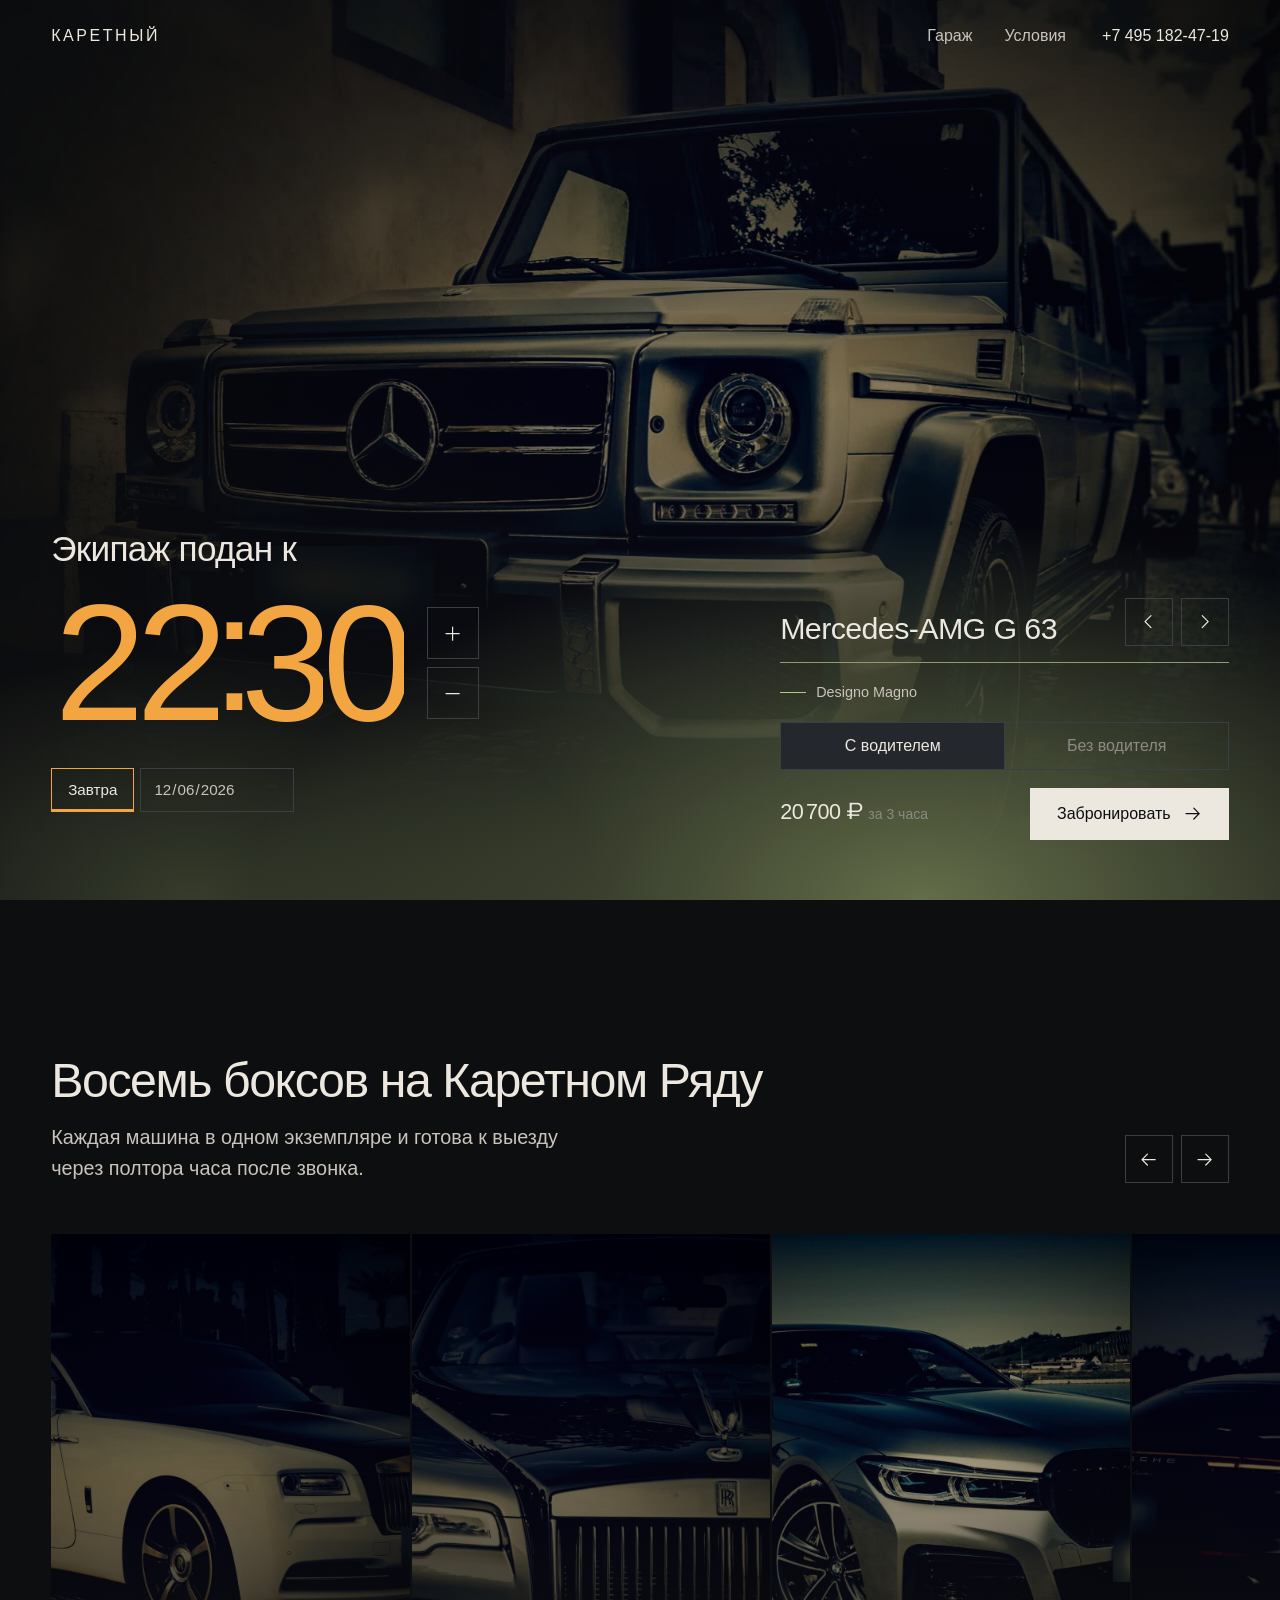
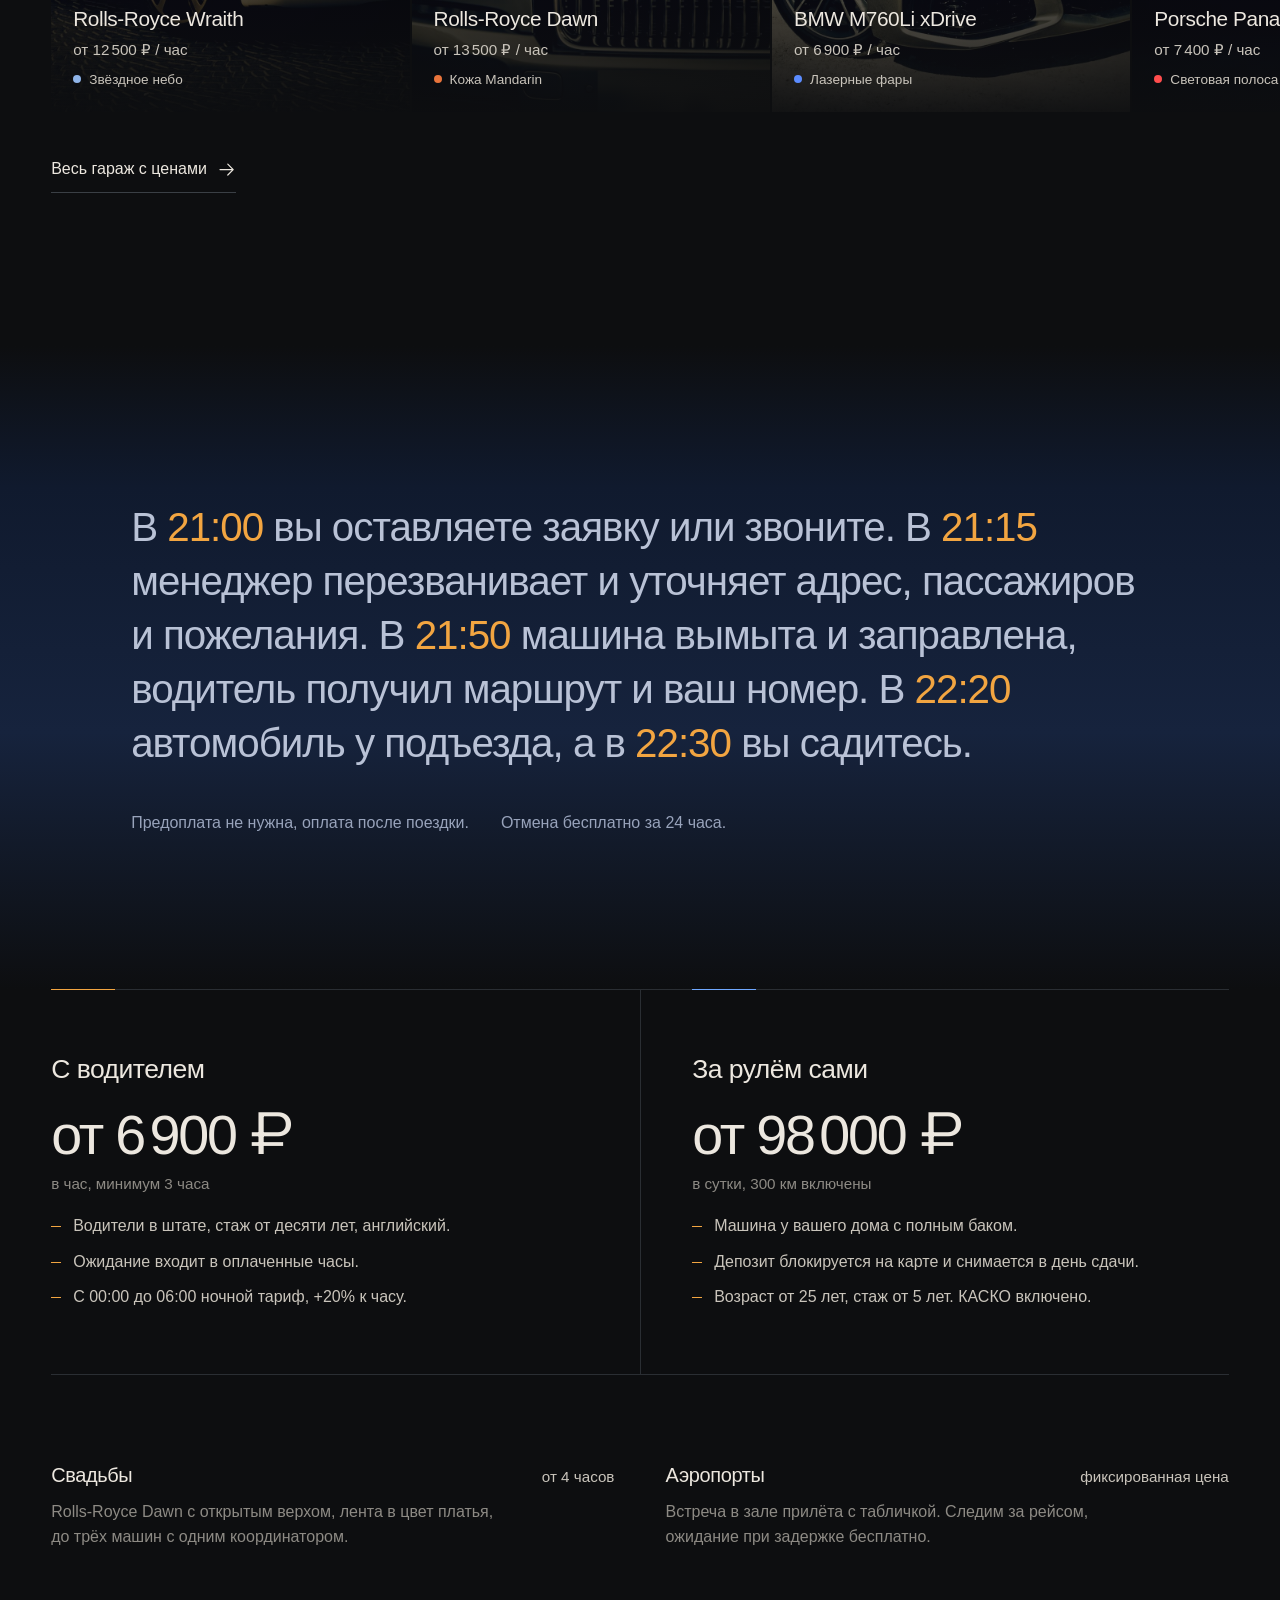
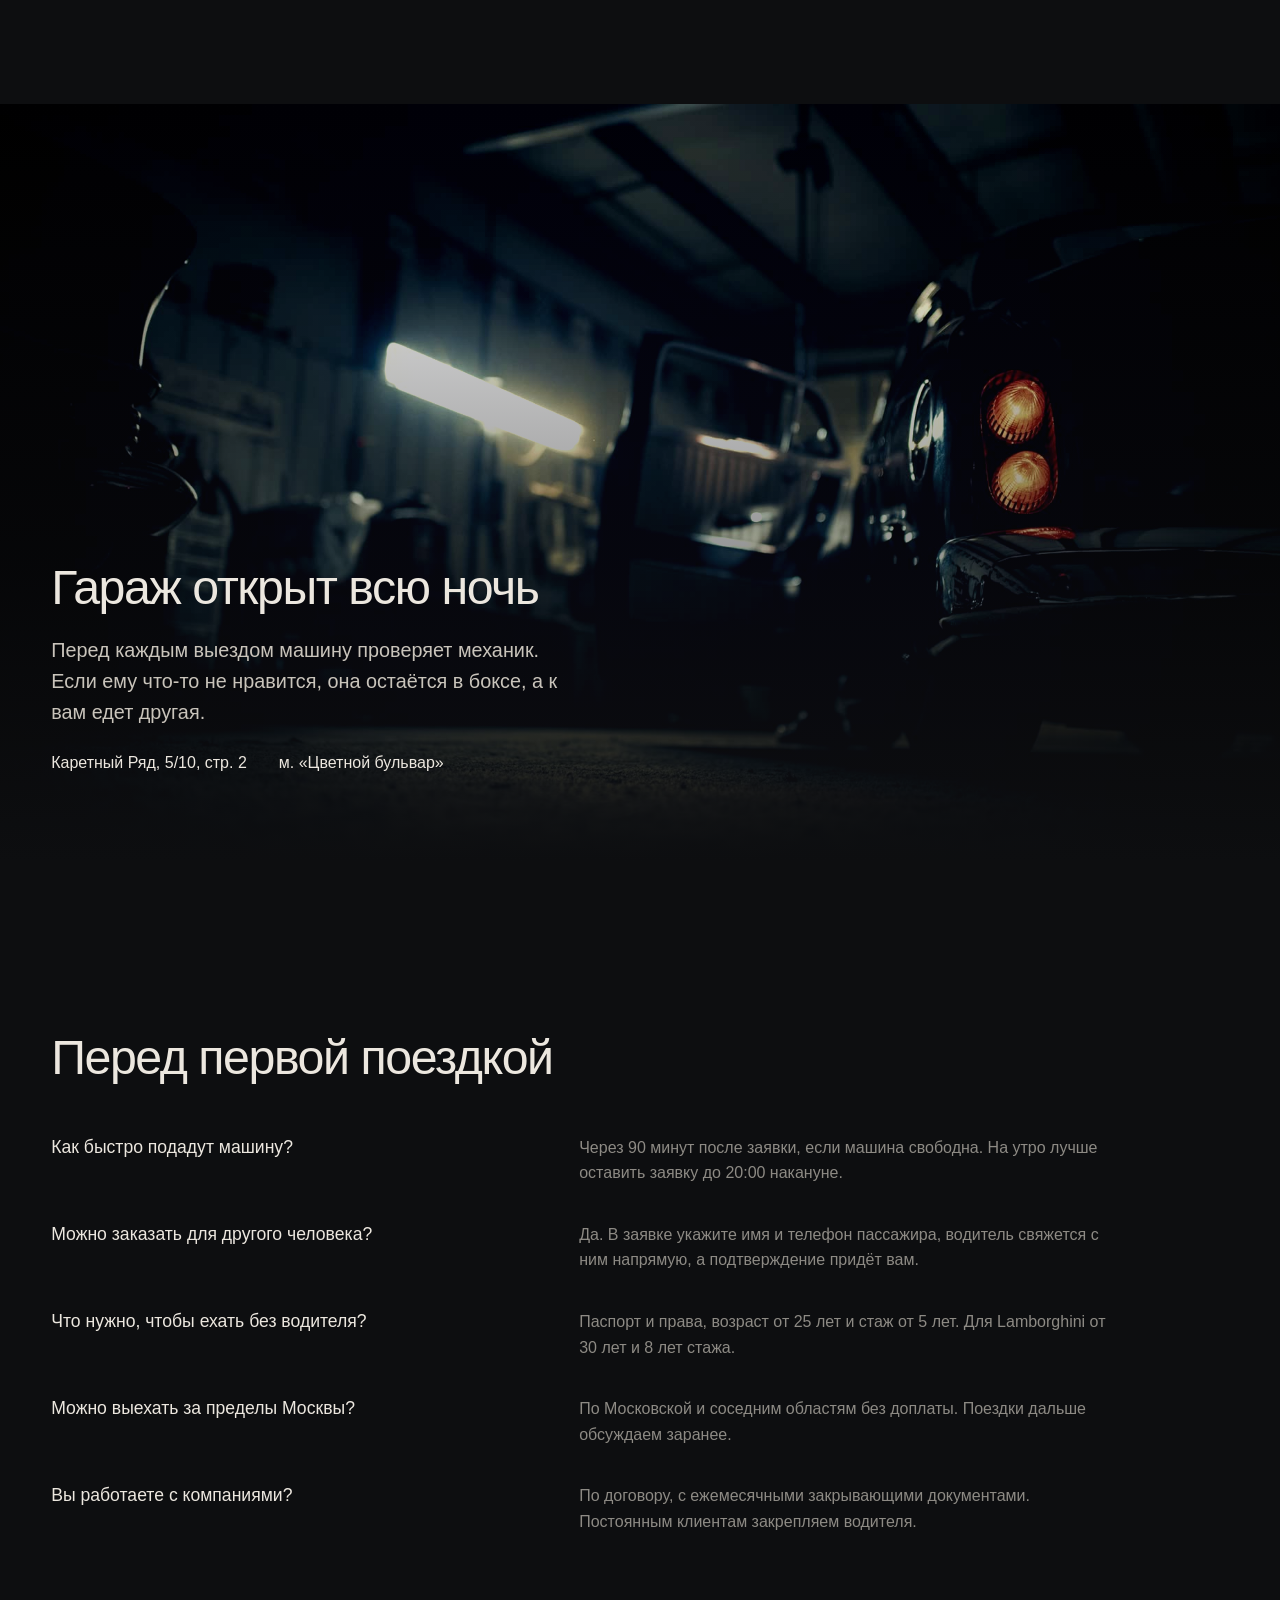
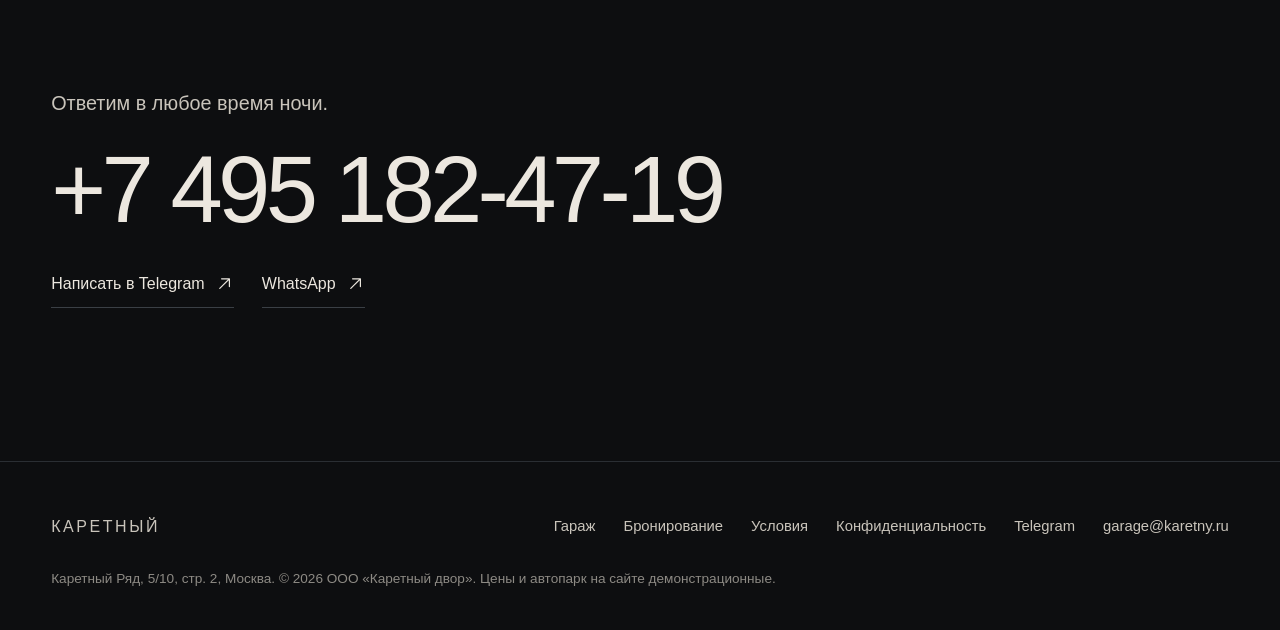
==== commit 51035f00: "Add per-car light colours and motion - Each car carries its own light colour (an interior or lightin" ====
--- a/index.html
+++ b/index.html
@@ -12,6 +12,7 @@
 <link rel="preload" href="assets/fonts/golos-text-cyrillic-400-normal.woff2" as="font" type="font/woff2" crossorigin>
 <link rel="preload" as="image" href="assets/cars/g63.jpg">
 <link rel="stylesheet" href="assets/css/style.css">
+<script>document.documentElement.classList.add("js");</script>
 </head>
 <body class="has-bar">
 <a class="skip-link" href="#main">Перейти к содержанию</a>
@@ -38,6 +39,7 @@
   <section class="scene" id="scene" aria-labelledby="scene-title">
     <div class="scene__media"></div>
     <div class="scene__shade"></div>
+    <div class="scene__glow" aria-hidden="true"></div>
     <div class="container scene__body">
       <div class="pickup">
         <h1 class="pickup__label" id="scene-title">Экипаж подан к<span class="visually-hidden"> выбранному времени</span></h1>
@@ -66,6 +68,7 @@
             <button class="icon-btn" id="car-next" type="button" aria-label="Следующая машина"><svg class="icon" aria-hidden="true"><use href="#i-caret-right"></use></svg></button>
           </div>
         </div>
+        <p class="carpick__light" id="carpick-light"></p>
         <div class="mode-switch" role="radiogroup" aria-label="Режим аренды">
           <label><input type="radio" name="scene-mode" value="driver" checked><span>С водителем</span></label>
           <label><input type="radio" name="scene-mode" value="self"><span>Без водителя</span></label>
@@ -95,7 +98,7 @@
     </div>
   </section>
 
-  <section class="section" aria-labelledby="evening-title" style="padding-top:0">
+  <section class="section band-blue" aria-labelledby="evening-title">
     <div class="container evening">
       <h2 class="visually-hidden" id="evening-title">Как пройдёт ваш вечер</h2>
       <p class="evening__text">
@@ -115,7 +118,7 @@
     <div class="container">
       <h2 class="visually-hidden" id="ways-title">Два способа поехать</h2>
       <div class="ways">
-        <div class="way">
+        <div class="way way--driver">
           <h3 class="h3">С водителем</h3>
           <p class="way__price">от 6&#8239;900&nbsp;₽<small>в час, минимум 3 часа</small></p>
           <ul class="dash-list">
@@ -124,7 +127,7 @@
             <li>С 00:00 до 06:00 ночной тариф, +20% к часу.</li>
           </ul>
         </div>
-        <div class="way">
+        <div class="way way--self">
           <h3 class="h3">За рулём сами</h3>
           <p class="way__price">от 98&#8239;000&nbsp;₽<small>в сутки, 300 км включены</small></p>
           <ul class="dash-list">
--- a/assets/css/style.css
+++ b/assets/css/style.css
@@ -453,7 +453,7 @@
 .select option { background: var(--asphalt); color: var(--ivory); }
 .input::placeholder, .textarea::placeholder { color: var(--placeholder); opacity: 1; }
 .input:hover, .select:hover, .textarea:hover { border-color: var(--muted); }
-.input:focus, .select:focus, .textarea:focus { outline: none; border-color: var(--sodium); box-shadow: 0 0 0 1px var(--sodium); }
+.input:focus, .select:focus, .textarea:focus { outline: 1px solid var(--sodium); outline-offset: 0; border-color: var(--sodium); }
 .field.is-invalid .input, .field.is-invalid .select, .field.is-invalid .textarea { border-color: var(--error); }
 input[type="date"]::-webkit-calendar-picker-indicator, input[type="time"]::-webkit-calendar-picker-indicator { filter: invert(0.85); cursor: pointer; }
 .grid-2 { display: grid; grid-template-columns: 1fr 1fr; gap: 20px; }
@@ -494,7 +494,7 @@
   .car-preview img { width: 112px; }
 }
 .done { display: grid; gap: 28px; padding-bottom: 24px; }
-.done__no { font-family: var(--font-display); font-weight: 300; color: var(--sodium); font-size: clamp(2.4rem, 1.4rem + 3vw, 4.4rem); letter-spacing: -0.04em; line-height: 1; }
+.done__no { font-family: var(--font-display); font-weight: 300; color: var(--sodium); font-size: clamp(1.6rem, 0.9rem + 3.4vw, 4.4rem); white-space: nowrap; letter-spacing: -0.04em; line-height: 1; }
 .done dl { display: grid; grid-template-columns: max-content 1fr; gap: 10px 28px; }
 .done dt { color: var(--muted); }
 .done dd { color: var(--ivory); overflow-wrap: anywhere; }
@@ -541,3 +541,131 @@
 @media (pointer: coarse) { .timedial { cursor: default; } }
 /* Home: the scene carries the only booking action in the first viewport */
 .site-header--over .btn { display: none; }
+
+/* =========================================================
+   Car light colours and motion
+   Each car carries its own light (--tint): an interior or lighting detail
+   of that car. It spills into the scene, edges the boxes and panels.
+   Sodium stays reserved for the time.
+   ========================================================= */
+@property --tint { syntax: "<color>"; inherits: true; initial-value: #f2a541; }
+:root { --blue-hour: #101a2e; --blue-hour-2: #16233d; }
+
+/* Scene: the selected car's light spills from below */
+.scene { transition: --tint 1.1s var(--ease); }
+.scene__glow {
+  position: absolute; inset: 0; z-index: -1; pointer-events: none; mix-blend-mode: screen;
+  background:
+    radial-gradient(75% 60% at 72% 100%, color-mix(in oklab, var(--tint) 50%, transparent), transparent 70%),
+    radial-gradient(45% 40% at 15% 100%, color-mix(in oklab, var(--tint) 24%, transparent), transparent 70%);
+}
+.carpick__top { border-bottom-color: color-mix(in oklab, var(--tint) 70%, var(--line-strong)); transition: border-color 0.9s var(--ease); }
+.carpick__light { display: flex; align-items: center; gap: 10px; color: var(--ivory-2); font-size: 0.9rem; }
+.carpick__light::before { content: ""; width: 26px; height: 1px; background: var(--tint); }
+
+/* Lights on: the photograph comes up from dark */
+.scene__media img.is-current { animation: lightsOn 1.5s var(--ease) both; }
+.scene__media img.is-current.from-right { animation: lightsOn 1s var(--ease) both, driveInR 1s var(--ease) both; }
+.scene__media img.is-current.from-left { animation: lightsOn 1s var(--ease) both, driveInL 1s var(--ease) both; }
+@keyframes lightsOn { from { filter: brightness(0.15) saturate(0.4); } 60% { filter: brightness(1.08); } to { filter: brightness(1); } }
+@keyframes driveInR { from { transform: translateX(3%) scale(1.04); } to { transform: none; } }
+@keyframes driveInL { from { transform: translateX(-3%) scale(1.04); } to { transform: none; } }
+
+/* The colon ticks like a live clock (paused when the scene is off screen) */
+.timedial__colon { animation: tick 2s steps(1, end) infinite; }
+.scene.is-offscreen .timedial__colon { animation-play-state: paused; }
+@keyframes tick { 0%, 50% { opacity: 1; } 50.01%, 100% { opacity: 0.35; } }
+
+/* First load: the time and the controls arrive after the lights */
+.js .scene .pickup, .js .scene .carpick { animation: rise 0.9s var(--ease) both; }
+.js .scene .pickup { animation-delay: 0.35s; }
+.js .scene .carpick { animation-delay: 0.55s; }
+@keyframes rise { from { opacity: 0; transform: translateY(18px); } to { opacity: 1; transform: none; } }
+
+/* Garage doors: boxes and lots roll up into view */
+.box, .lot { --tint: var(--sodium); }
+.box::before, .lot::before {
+  content: ""; position: absolute; left: 0; right: 0; bottom: 0; height: 1px; z-index: 1;
+  background: var(--tint);
+  transform: scaleX(0); transform-origin: left; transition: transform 0.6s var(--ease);
+}
+.box:hover::before, .box:focus-visible::before { transform: scaleX(1); }
+.lot::before { transform: scaleX(0.18); }
+.lot:hover::before, .lot:focus-visible::before { transform: scaleX(1); }
+.box::after, .lot::after { transition: background 0.6s var(--ease); }
+.box:hover::after, .box:focus-visible::after, .lot:hover::after, .lot:focus-visible::after {
+  background: linear-gradient(to top, rgb(13 14 16 / 0.92) 0%, color-mix(in oklab, var(--tint) 14%, transparent) 55%, transparent 100%);
+}
+.box__light, .lot__light { display: inline-flex; align-items: center; gap: 8px; color: var(--ivory-2); font-size: 0.85rem; }
+.box__light::before, .lot__light::before { content: ""; width: 8px; height: 8px; border-radius: 50%; background: var(--tint); }
+.door__panel { display: none; }
+.js .door__panel {
+  display: block; position: absolute; inset: 0; z-index: 2; pointer-events: none;
+  background: linear-gradient(to bottom, var(--asphalt), var(--night));
+  border-bottom: 1px solid var(--tint);
+  transform: translateY(0); transition: transform 1.05s var(--ease) calc(var(--i, 0) * 110ms);
+}
+.js .door img { transform: scale(1.1); }
+.js .door.is-open .door__panel { transform: translateY(-101%); }
+.js .door.is-open img { transform: scale(1); transition: transform 1.8s var(--ease) calc(var(--i, 0) * 110ms), filter 0.6s var(--ease); }
+.js .door.is-open:hover img, .js .door.is-open:focus-visible img { transform: scale(1.04); transition: transform 1.2s var(--ease), filter 0.6s var(--ease); }
+
+/* Blue hour band for the evening */
+.band-blue {
+  background: linear-gradient(to bottom, var(--lacquer) 0%, var(--blue-hour) 22%, var(--blue-hour-2) 60%, var(--lacquer) 100%);
+}
+:root { --blue-ink: #b9c2d6; --blue-muted: #98a3bb; --blue-dim: #56617a; }
+.band-blue .evening__text { color: var(--blue-ink); }
+.band-blue .evening__foot { color: var(--blue-muted); }
+/* The times light up one after another, like windows at dusk */
+.js .evening__text time { color: var(--blue-dim); transition: color 0.8s var(--ease), text-shadow 0.8s var(--ease); transition-delay: calc(var(--i, 0) * 380ms); }
+.js .evening__text.is-lit time { color: var(--sodium); }
+
+/* Two ways: each way has its own light */
+.way { position: relative; }
+.way::before { content: ""; position: absolute; left: 0; top: -1px; width: 64px; height: 1px; background: var(--way); }
+.way + .way::before { left: clamp(24px, 4vw, 64px); }
+.way--driver { --way: var(--sodium); }
+.way--self { --way: #6fa8ff; }
+@media (max-width: 820px) { .way + .way::before { left: 0; } }
+
+/* Car page and booking carry the car's light */
+.car-hero__glow {
+  position: absolute; inset: 0; z-index: -1; pointer-events: none; mix-blend-mode: screen;
+  background: radial-gradient(60% 60% at 75% 100%, color-mix(in oklab, var(--tint) 30%, transparent), transparent 70%);
+}
+.car-hero img { animation: lightsOn 1.6s var(--ease) both; }
+#car-page .panel, #summary { border-top-color: var(--tint); transition: border-color 0.6s var(--ease); }
+#car-page .dash-list li::before { background: var(--tint); }
+.car-preview img { border-bottom: 1px solid var(--tint); }
+.bar { border-top-color: color-mix(in oklab, var(--tint) 60%, var(--line-strong)); }
+
+/* Inner page titles come up out of the dark */
+.js .page-head .display { animation: rise 0.8s var(--ease) both; }
+.js .page-head .lead { animation: rise 0.8s var(--ease) 0.12s both; }
+
+/* Headlight sweep on the primary button */
+.btn:not(.btn--line) { position: relative; overflow: hidden; isolation: isolate; }
+.btn:not(.btn--line)::after {
+  content: ""; position: absolute; inset: -20% auto -20% -40%; width: 40%; z-index: -1;
+  background: linear-gradient(100deg, transparent, rgb(242 165 65 / 0.35), transparent);
+  transform: translateX(-120%) skewX(-12deg); transition: transform 0.7s var(--ease);
+}
+.btn:not(.btn--line):hover::after { transform: translateX(380%) skewX(-12deg); }
+
+/* Request number arrives like a split-flap board */
+.done__no span { display: inline-block; }
+.done__no span.is-flipping { min-width: 0.62em; text-align: center; }
+.done__no span.is-flipping { color: var(--ivory-2); }
+
+@media (prefers-reduced-motion: reduce) {
+  .scene__media img.is-current, .scene__media img.is-current.from-right, .scene__media img.is-current.from-left, .car-hero img { animation: fadeOnly 0.4s linear both; }
+  @keyframes fadeOnly { from { opacity: 0; } to { opacity: 1; } }
+  .timedial__colon { animation: none; }
+  .js .scene .pickup, .js .scene .carpick, .js .page-head .display, .js .page-head .lead { animation: none; }
+  .js .door__panel { display: none; }
+  .js .door img, .js .door.is-open img { transform: none; transition: none; }
+  .js .evening__text time { transition: color 0.3s linear; transition-delay: 0s; }
+  .btn:not(.btn--line)::after { display: none; }
+  .box::before, .lot::before { transition: none; }
+}
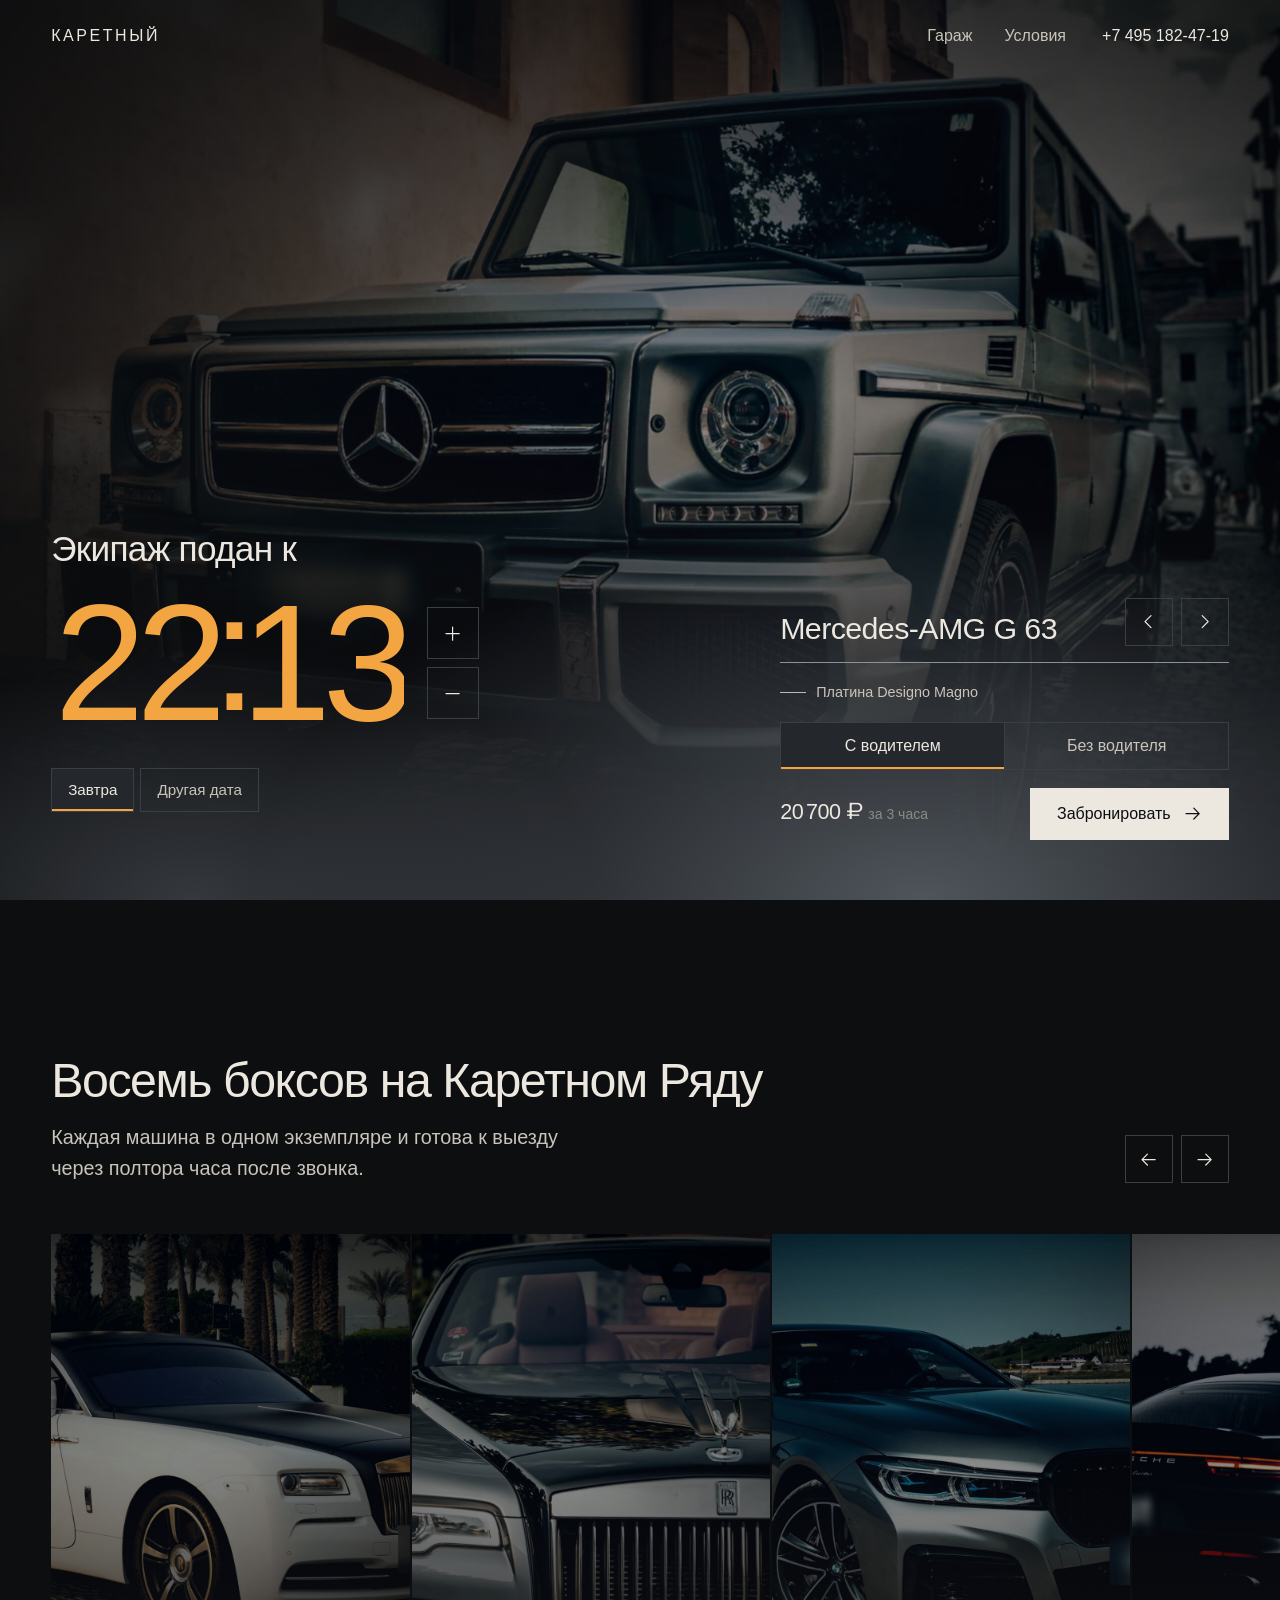
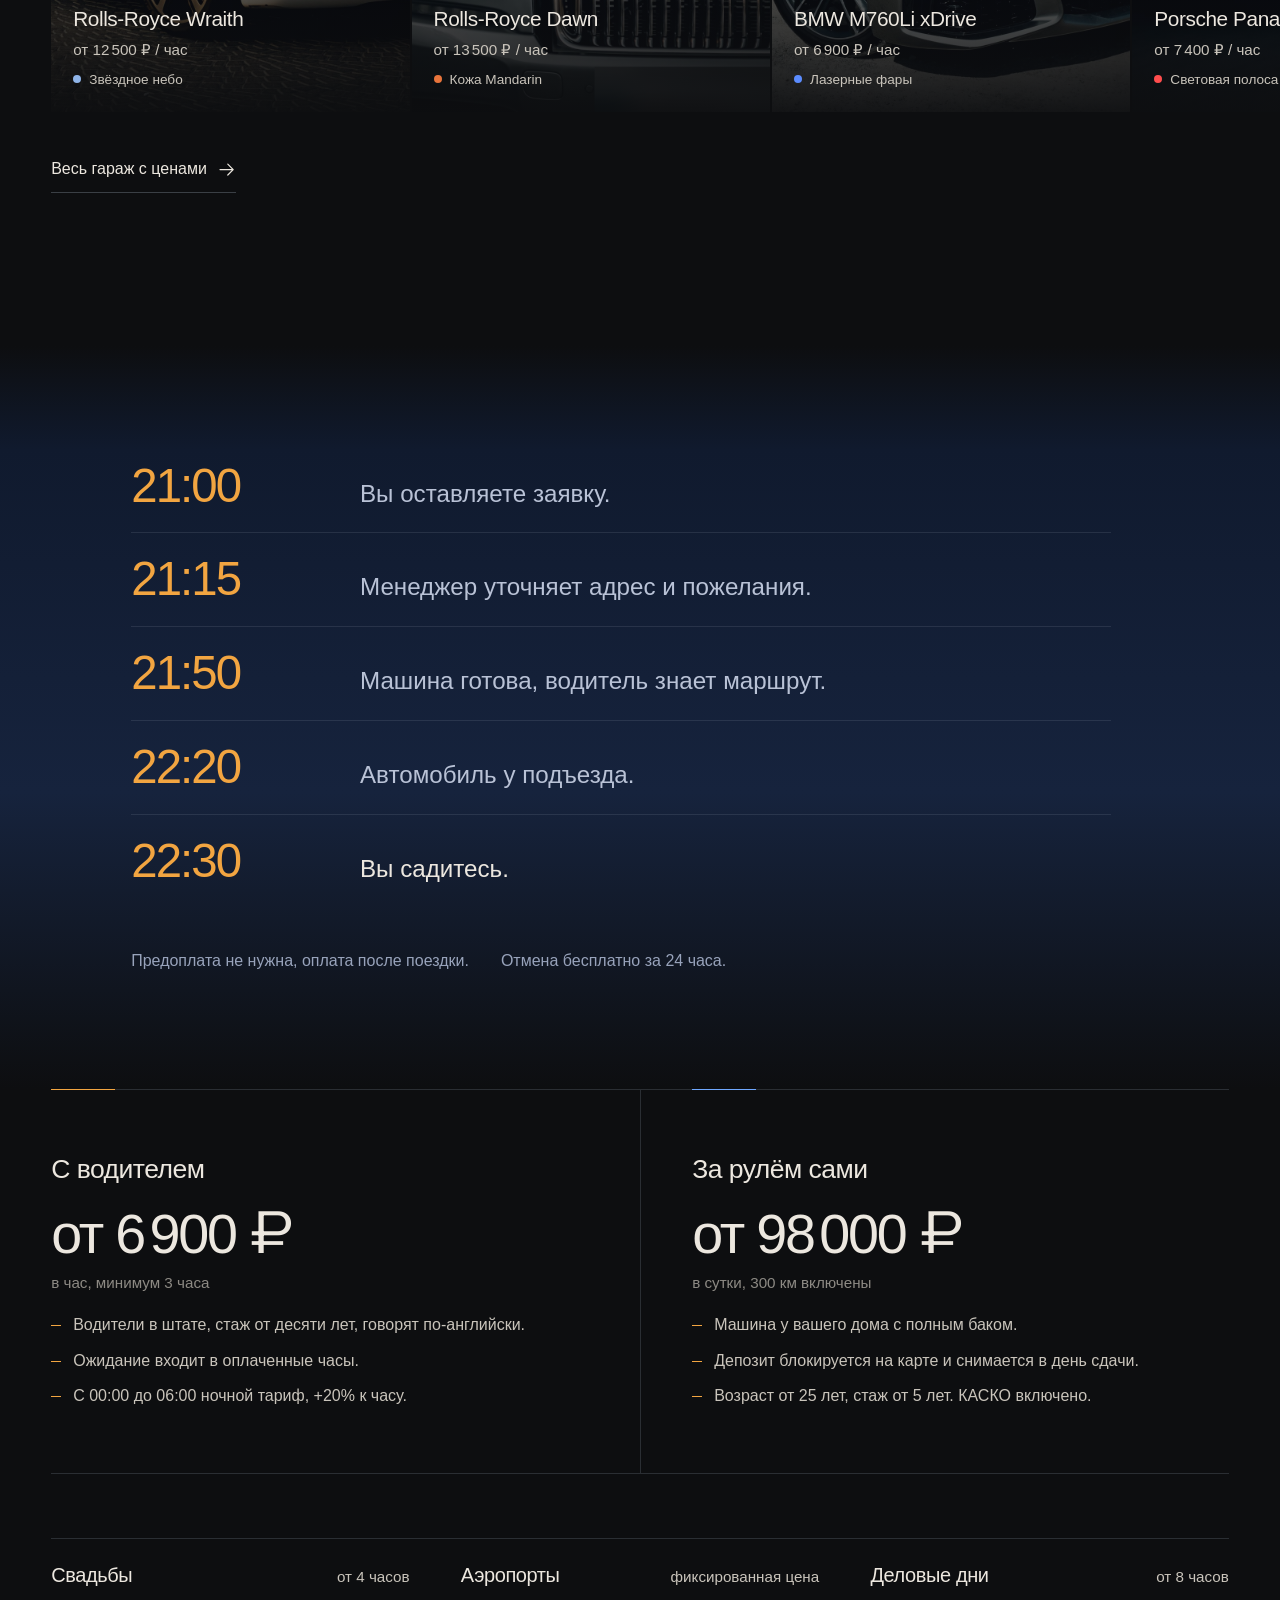
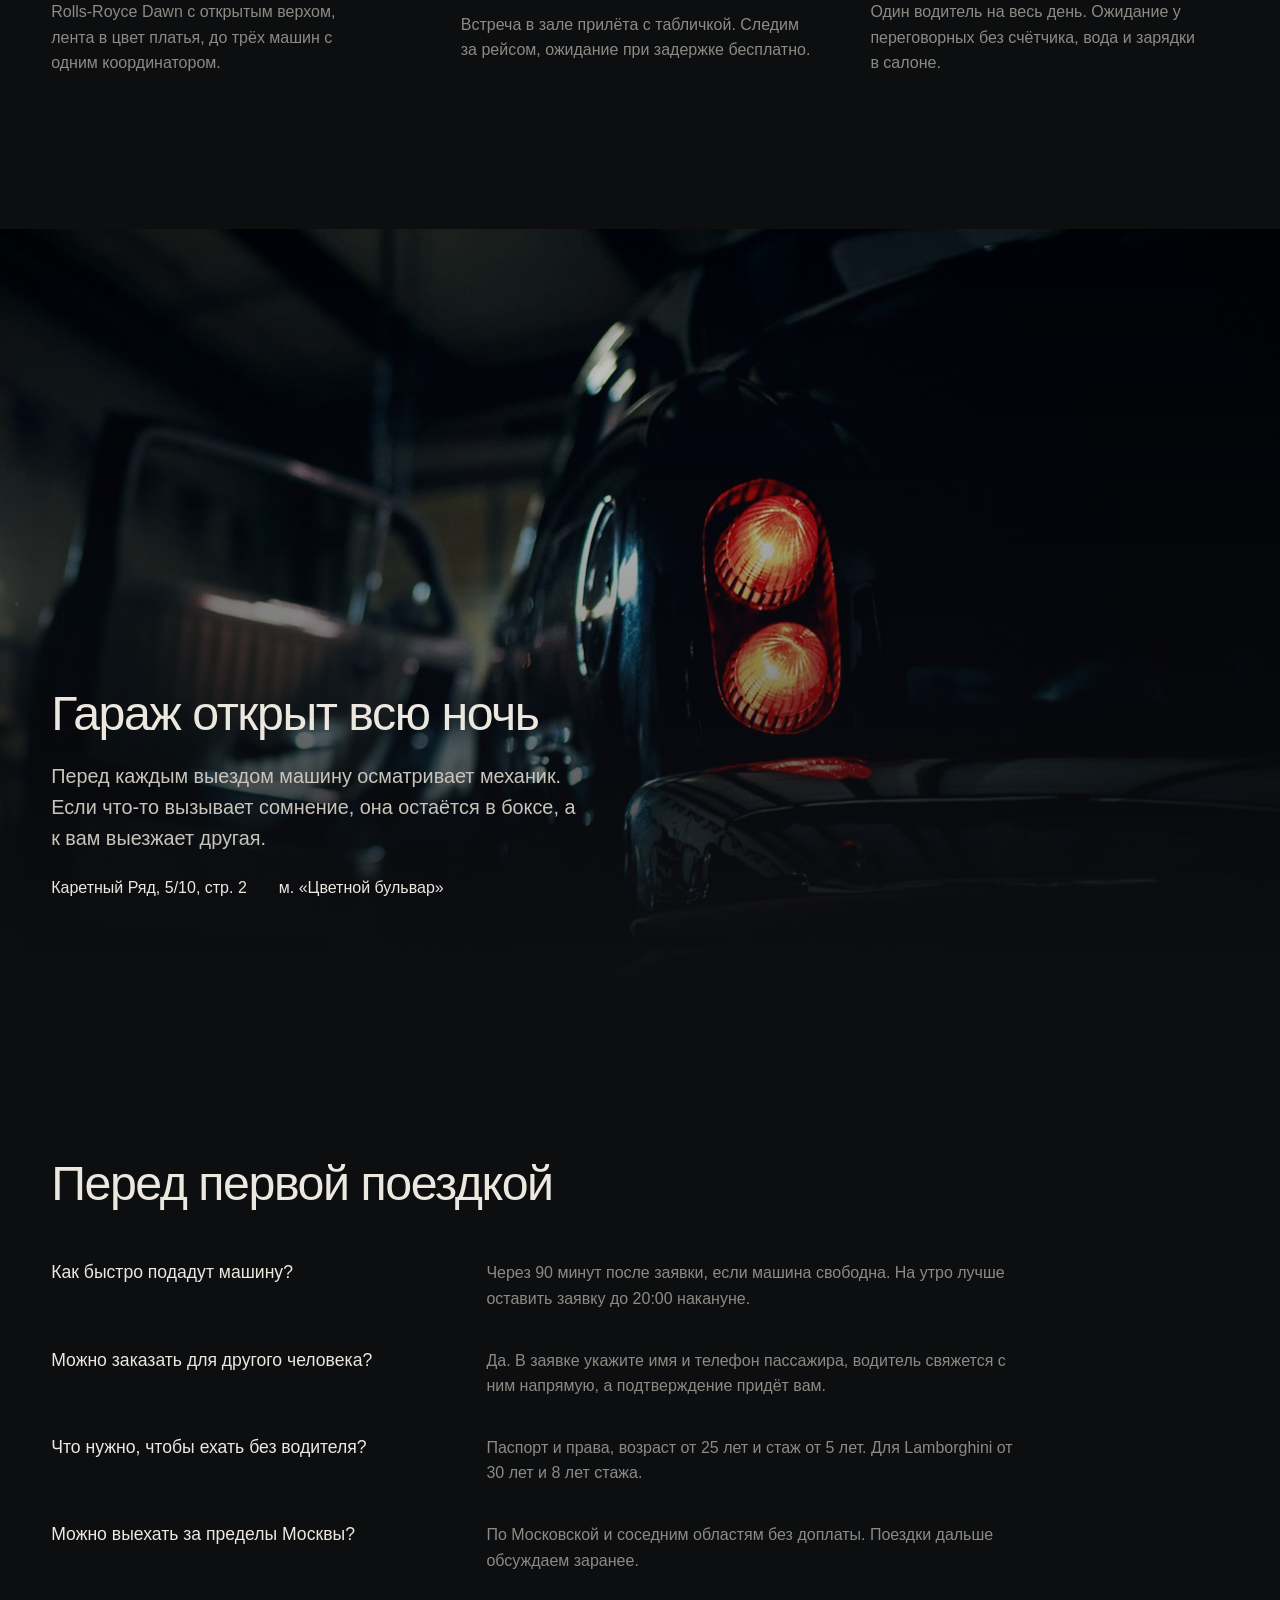
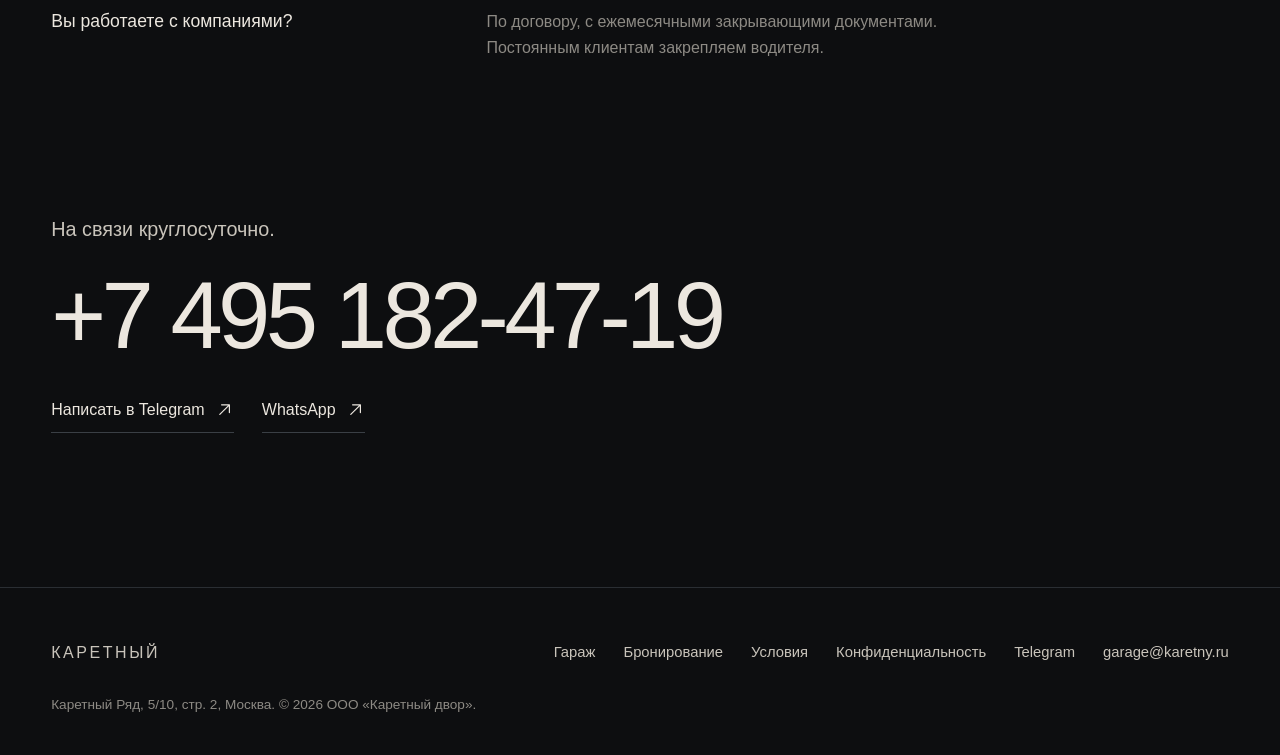
==== commit 6ec0d477: "Premium pass and cinematic home intro Home first screen: - once-per-session intro: headlamps ignite " ====
--- a/index.html
+++ b/index.html
@@ -11,8 +11,8 @@
 <link rel="preload" href="assets/fonts/unbounded-cyrillic-300-normal.woff2" as="font" type="font/woff2" crossorigin>
 <link rel="preload" href="assets/fonts/golos-text-cyrillic-400-normal.woff2" as="font" type="font/woff2" crossorigin>
 <link rel="preload" as="image" href="assets/cars/g63.jpg">
-<link rel="stylesheet" href="assets/css/style.css">
-<script>document.documentElement.classList.add("js");</script>
+<link rel="stylesheet" href="assets/css/style.css?v=6">
+<script>document.documentElement.classList.add("js");try{if(!sessionStorage.getItem("karetny-intro")&&!matchMedia("(prefers-reduced-motion: reduce)").matches){document.documentElement.classList.add("is-intro");sessionStorage.setItem("karetny-intro","1");}}catch(e){}</script>
 </head>
 <body class="has-bar">
 <a class="skip-link" href="#main">Перейти к содержанию</a>
@@ -38,8 +38,10 @@
 <main id="main">
   <section class="scene" id="scene" aria-labelledby="scene-title">
     <div class="scene__media"></div>
+    <canvas class="scene__trails" aria-hidden="true"></canvas>
     <div class="scene__shade"></div>
     <div class="scene__glow" aria-hidden="true"></div>
+    <div class="intro" aria-hidden="true"><span class="intro__beam intro__beam--l"></span><span class="intro__beam intro__beam--r"></span></div>
     <div class="container scene__body">
       <div class="pickup">
         <h1 class="pickup__label" id="scene-title">Экипаж подан к<span class="visually-hidden"> выбранному времени</span></h1>
@@ -55,7 +57,8 @@
         <div class="days" role="radiogroup" aria-label="День подачи">
           <label class="day"><input type="radio" name="scene-day" value="today"><span>Сегодня</span></label>
           <label class="day"><input type="radio" name="scene-day" value="tomorrow"><span>Завтра</span></label>
-          <label><span class="visually-hidden">Другая дата</span><input class="day-date" type="date" id="pickup-date"></label>
+          <button class="day-pick" type="button" id="pickup-date-btn" aria-controls="pickup-date">Другая дата</button>
+          <input class="visually-hidden" type="date" id="pickup-date" tabindex="-1" aria-hidden="true">
         </div>
         <p class="pickup__note" id="pickup-note" aria-live="polite"></p>
       </div>
@@ -85,7 +88,7 @@
     <div class="container">
       <div class="section-head">
         <div class="section-head__text">
-          <h2 class="h2" id="garage-title">Восемь боксов на Каретном Ряду</h2>
+          <h2 class="h2" id="garage-title">Восемь боксов на&nbsp;Каретном Ряду</h2>
           <p class="lead">Каждая машина в одном экземпляре и готова к выезду через полтора часа после звонка.</p>
         </div>
         <div class="row-arrows">
@@ -101,12 +104,13 @@
   <section class="section band-blue" aria-labelledby="evening-title">
     <div class="container evening">
       <h2 class="visually-hidden" id="evening-title">Как пройдёт ваш вечер</h2>
-      <p class="evening__text">
-        В <time data-t="-90">21:00</time> вы оставляете заявку или звоните.
-        В <time data-t="-75">21:15</time> менеджер перезванивает и уточняет адрес, пассажиров и пожелания.
-        В <time data-t="-40">21:50</time> машина вымыта и заправлена, водитель получил маршрут и ваш номер.
-        В <time data-t="-10">22:20</time> автомобиль у подъезда, а в <time data-t="0">22:30</time> вы садитесь.
-      </p>
+      <ol class="evening__text">
+        <li><time data-t="-90">21:00</time><span>Вы оставляете заявку.</span></li>
+        <li><time data-t="-75">21:15</time><span>Менеджер уточняет адрес и пожелания.</span></li>
+        <li><time data-t="-40">21:50</time><span>Машина готова, водитель знает маршрут.</span></li>
+        <li><time data-t="-10">22:20</time><span>Автомобиль у подъезда.</span></li>
+        <li><time data-t="0">22:30</time><span>Вы садитесь.</span></li>
+      </ol>
       <div class="evening__foot">
         <span>Предоплата не нужна, оплата после поездки.</span>
         <span>Отмена бесплатно за 24 часа.</span>
@@ -122,7 +126,7 @@
           <h3 class="h3">С водителем</h3>
           <p class="way__price">от 6&#8239;900&nbsp;₽<small>в час, минимум 3 часа</small></p>
           <ul class="dash-list">
-            <li>Водители в штате, стаж от десяти лет, английский.</li>
+            <li>Водители в штате, стаж от десяти лет, говорят по-английски.</li>
             <li>Ожидание входит в оплаченные часы.</li>
             <li>С 00:00 до 06:00 ночной тариф, +20% к часу.</li>
           </ul>
@@ -146,16 +150,20 @@
           <h3>Аэропорты</h3><span class="occasion__tag">фиксированная цена</span>
           <p>Встреча в зале прилёта с табличкой. Следим за рейсом, ожидание при задержке бесплатно.</p>
         </div>
+        <div class="occasion">
+          <h3>Деловые дни</h3><span class="occasion__tag">от 8 часов</span>
+          <p>Один водитель на весь день. Ожидание у переговорных без счётчика, вода и зарядки в салоне.</p>
+        </div>
       </div>
     </div>
   </section>
 
   <section class="yard" aria-labelledby="yard-title">
-    <img src="assets/cars/garage.jpg" alt="Ночной гараж: открытая дверь седана и задние фонари" width="1920" height="1118" loading="lazy" decoding="async">
+    <img src="assets/cars/garage.jpg" alt="Задние фонари чёрного седана в гараже" width="1600" height="1230" loading="lazy" decoding="async">
     <div class="container">
       <div class="yard__body">
         <h2 class="h2" id="yard-title">Гараж открыт всю ночь</h2>
-        <p class="lead">Перед каждым выездом машину проверяет механик. Если ему что-то не нравится, она остаётся в боксе, а к вам едет другая.</p>
+        <p class="lead">Перед каждым выездом машину осматривает механик. Если что-то вызывает сомнение, она остаётся в боксе, а к вам выезжает другая.</p>
         <p class="yard__addr"><span>Каретный Ряд, 5/10, стр. 2</span><span>м. «Цветной бульвар»</span></p>
       </div>
     </div>
@@ -182,7 +190,7 @@
   <section class="section" aria-labelledby="call-title" style="padding-top:0">
     <div class="container call">
       <h2 class="visually-hidden" id="call-title">Позвонить в гараж</h2>
-      <p class="lead">Ответим в любое время ночи.</p>
+      <p class="lead">На связи круглосуточно.</p>
       <a class="call__number" data-phone href="tel:+74951824719">+7 495 182-47-19</a>
       <div class="call__links">
         <a class="text-link" href="https://t.me/karetny_garage">Написать в Telegram <svg class="icon" aria-hidden="true"><use href="#i-arrow-up-right"></use></svg></a>
@@ -211,11 +219,11 @@
         <a href="mailto:garage@karetny.ru">garage@karetny.ru</a>
       </nav>
     </div>
-    <p class="site-footer__legal">Каретный Ряд, 5/10, стр. 2, Москва. © <span data-year>2026</span> ООО «Каретный двор». Цены и автопарк на сайте демонстрационные.</p>
+    <p class="site-footer__legal">Каретный Ряд, 5/10, стр. 2, Москва. © <span data-year>2026</span> ООО «Каретный двор».</p>
   </div>
 </footer>
-<script src="assets/js/icons.js"></script>
-<script src="assets/js/data.js"></script>
-<script src="assets/js/main.js"></script>
+<script src="assets/js/icons.js?v=6"></script>
+<script src="assets/js/data.js?v=6"></script>
+<script src="assets/js/main.js?v=6"></script>
 </body>
 </html>
--- a/assets/css/style.css
+++ b/assets/css/style.css
@@ -225,11 +225,6 @@
 .day input:hover + span { border-color: var(--ivory-2); }
 .day input:checked + span { border-color: var(--sodium); color: var(--ivory); box-shadow: inset 0 -2px 0 var(--sodium); }
 .day input:focus-visible + span { outline: 2px solid var(--sodium); outline-offset: 2px; }
-.day-date {
-  min-height: 44px; padding: 0 12px; background: transparent; border: 1px solid var(--line-strong); border-radius: 0;
-  color: var(--ivory-2); font-weight: 500; font-size: 0.95rem;
-}
-.day-date.is-active { border-color: var(--sodium); color: var(--ivory); box-shadow: inset 0 -2px 0 var(--sodium); }
 .pickup__note { color: var(--muted); font-size: 0.9rem; margin-top: 6px; min-height: 1.5em; }
 
 .carpick { display: grid; gap: 18px; padding-bottom: 6px; }
@@ -275,7 +270,7 @@
 }
 .box img { position: absolute; inset: 0; width: 100%; height: 100%; object-fit: cover; z-index: -2; transition: transform 1.2s var(--ease), filter 0.6s var(--ease); filter: brightness(1); }
 .box::after { content: ""; position: absolute; inset: 0; z-index: -1; background: linear-gradient(to top, rgb(13 14 16 / 0.95) 0%, rgb(13 14 16 / 0.2) 55%, transparent 100%); }
-.box:hover img, .box:focus-visible img { transform: scale(1.04); filter: brightness(1.15); }
+.box:hover img, .box:focus-visible img { transform: scale(1.04); filter: brightness(1.08); }
 .box__body { padding: 22px; display: grid; gap: 6px; }
 .box__name { font-family: var(--font-display); font-weight: 300; font-size: 1.3rem; line-height: 1.2; color: var(--ivory); letter-spacing: -0.02em; }
 .box__price { color: var(--ivory-2); font-size: 0.95rem; }
@@ -315,7 +310,6 @@
 /* Garage night photo */
 .yard { position: relative; min-height: min(86vh, 820px); display: flex; align-items: flex-end; overflow: hidden; isolation: isolate; }
 .yard img { position: absolute; inset: 0; width: 100%; height: 100%; object-fit: cover; z-index: -2; }
-.yard img { filter: brightness(1.35) contrast(1.05); }
 .yard::before { content: ""; position: absolute; inset: 0; z-index: -1; background: linear-gradient(to top, var(--lacquer) 2%, rgb(13 14 16 / 0.45) 40%, transparent 100%); }
 .yard__body { padding-bottom: clamp(48px, 8vw, 112px); display: grid; gap: 22px; max-width: 760px; }
 .yard__addr { display: flex; gap: 12px 32px; flex-wrap: wrap; color: var(--ivory); font-weight: 500; }
@@ -385,9 +379,9 @@
 .lots { display: grid; grid-template-columns: repeat(12, minmax(0, 1fr)); gap: 2px; }
 .lot { grid-column: span 7; position: relative; display: flex; flex-direction: column; justify-content: flex-end; min-height: 480px; overflow: hidden; text-decoration: none; color: inherit; background: var(--night); isolation: isolate; }
 .lot:nth-child(4n + 2), .lot:nth-child(4n + 3) { grid-column: span 5; }
-.lot img { position: absolute; inset: 0; width: 100%; height: 100%; object-fit: cover; z-index: -2; filter: brightness(1.05); transition: transform 1.2s var(--ease), filter 0.6s var(--ease); }
+.lot img { position: absolute; inset: 0; width: 100%; height: 100%; object-fit: cover; z-index: -2; transition: transform 1.2s var(--ease), filter 0.6s var(--ease); }
 .lot::after { content: ""; position: absolute; inset: 0; z-index: -1; background: linear-gradient(to top, rgb(13 14 16 / 0.96) 0%, rgb(13 14 16 / 0.25) 50%, transparent 100%); }
-.lot:hover img, .lot:focus-visible img { transform: scale(1.03); filter: brightness(1.2); }
+.lot:hover img, .lot:focus-visible img { transform: scale(1.03); filter: brightness(1.08); }
 .lot__body { padding: clamp(20px, 2.4vw, 32px); display: grid; gap: 14px; }
 .lot__name { font-family: var(--font-display); font-weight: 300; font-size: clamp(1.35rem, 1.1rem + 0.8vw, 1.9rem); line-height: 1.15; color: var(--ivory); letter-spacing: -0.02em; }
 .lot__class { color: var(--muted); font-size: 0.9rem; }
@@ -572,9 +566,9 @@
 @keyframes driveInL { from { transform: translateX(-3%) scale(1.04); } to { transform: none; } }
 
 /* The colon ticks like a live clock (paused when the scene is off screen) */
-.timedial__colon { animation: tick 2s steps(1, end) infinite; }
+.timedial__colon { animation: breathe 3.2s ease-in-out infinite; }
 .scene.is-offscreen .timedial__colon { animation-play-state: paused; }
-@keyframes tick { 0%, 50% { opacity: 1; } 50.01%, 100% { opacity: 0.35; } }
+@keyframes breathe { 0%, 100% { opacity: 1; } 50% { opacity: 0.55; } }
 
 /* First load: the time and the controls arrive after the lights */
 .js .scene .pickup, .js .scene .carpick { animation: rise 0.9s var(--ease) both; }
@@ -669,3 +663,160 @@
   .btn:not(.btn--line)::after { display: none; }
   .box::before, .lot::before { transition: none; }
 }
+
+/* =========================================================
+   Home scene: intro, light trails, depth
+   ========================================================= */
+.scene__media { transform: translate3d(calc(var(--px, 0) * -14px), calc(var(--py, 0) * -8px), 0) scale(1.03); transition: transform 1.2s var(--ease); }
+.scene__glow { background:
+    radial-gradient(75% 60% at var(--gx, 72%) 100%, color-mix(in oklab, var(--tint) 40%, transparent), transparent 70%),
+    radial-gradient(45% 40% at 15% 100%, color-mix(in oklab, var(--tint) 24%, transparent), transparent 70%);
+  transition: opacity 0.6s var(--ease); }
+.scene__trails { position: absolute; inset: 0; width: 100%; height: 100%; z-index: -1; pointer-events: none; opacity: 0; transition: opacity 2s var(--ease) 0.8s; }
+.scene.is-live .scene__trails { opacity: 1; }
+
+/* Headlights in the dark, then the scene comes up */
+.intro { display: none; }
+.is-intro .intro {
+  display: block; position: absolute; inset: 0; z-index: 5; background: var(--lacquer); pointer-events: none;
+  animation: introOut 0.9s var(--ease) 1.55s both;
+}
+.intro__beam {
+  position: absolute; top: 58%; width: 34vmin; height: 34vmin; margin: -17vmin 0 0 -17vmin; border-radius: 50%;
+  background: radial-gradient(circle, #fff7e8 0%, rgb(255 236 200 / 0.75) 8%, rgb(242 165 65 / 0.28) 26%, transparent 62%);
+  opacity: 0; transform: scale(0.2);
+  animation: beamOn 1.2s var(--ease) both;
+}
+.intro__beam--l { left: 56%; animation-delay: 0.25s; }
+.intro__beam--r { left: 76%; animation-delay: 0.42s; }
+.intro__beam::after {
+  content: ""; position: absolute; left: 50%; top: 50%; width: 260%; height: 14%; transform: translate(-50%, -50%);
+  background: radial-gradient(closest-side, rgb(255 240 210 / 0.55), transparent);
+}
+@keyframes beamOn { 0% { opacity: 0; transform: scale(0.2); } 35% { opacity: 1; transform: scale(1.15); } 55% { opacity: 0.55; transform: scale(0.95); } 70% { opacity: 1; transform: scale(1); } 100% { opacity: 1; transform: scale(1.05); } }
+@keyframes introOut { to { opacity: 0; visibility: hidden; } }
+.is-intro .scene__media img.is-current { animation-delay: 1.6s; }
+.is-intro .js .scene .pickup, .is-intro .scene .pickup { animation-delay: 1.9s; }
+.is-intro .scene .carpick { animation-delay: 2.1s; }
+.is-intro .site-header--over { animation: rise 0.8s var(--ease) 2.2s both; }
+
+/* Date picker button */
+.day-pick {
+  min-height: 44px; padding: 0 16px; background: transparent; border: 1px solid var(--line-strong); border-radius: 0;
+  color: var(--ivory-2); font-weight: 500; font-size: 0.95rem; transition: border-color 0.2s var(--ease), color 0.2s var(--ease);
+}
+.day-pick:hover { border-color: var(--ivory-2); }
+.day-pick.is-active { border-color: var(--sodium); color: var(--ivory); box-shadow: inset 0 -2px 0 var(--sodium); }
+
+@media (max-width: 980px) {
+  .scene__media { transform: none; }
+  .scene__trails { height: 56vh; min-height: 300px; bottom: auto; }
+  .intro__beam { top: 32%; width: 46vmin; height: 46vmin; margin: -23vmin 0 0 -23vmin; }
+  .intro__beam--l { left: 34%; }
+  .intro__beam--r { left: 70%; }
+}
+@media (prefers-reduced-motion: reduce) {
+  .is-intro .intro { display: none; }
+  .scene__media { transform: none; transition: none; }
+  .scene__trails { display: none; }
+}
+
+
+/* =========================================================
+   Premium pass
+   ========================================================= */
+
+/* One selected state for every choice control: asphalt fill + sodium underline */
+.mode-switch span, .day span, .chip span, .filters span, .day-pick { color: var(--ivory-2); }
+.mode-switch input:checked + span,
+.day input:checked + span,
+.chip input:checked + span,
+.filters input:checked + span,
+.day-pick.is-active {
+  background: var(--asphalt-2); color: var(--ivory); border-color: var(--line-strong); box-shadow: inset 0 -2px 0 var(--sodium);
+}
+
+/* Native date and time fields open their picker from the whole field */
+input[type="date"], input[type="time"] { position: relative; }
+input[type="date"]::-webkit-calendar-picker-indicator, input[type="time"]::-webkit-calendar-picker-indicator {
+  position: absolute; inset: 0; width: auto; height: auto; opacity: 0; cursor: pointer;
+}
+
+/* Custom checkbox, quiet textarea */
+.check input {
+  appearance: none; -webkit-appearance: none; width: 22px; height: 22px; margin: 1px 0 0; flex: none;
+  border: 1px solid var(--line-strong); background: transparent; display: grid; place-items: center; cursor: pointer;
+  transition: border-color 0.2s var(--ease);
+}
+.check input:hover { border-color: var(--ivory-2); }
+.check input:checked { border-color: var(--sodium); }
+.check input:checked::after { content: ""; width: 11px; height: 6px; border: solid var(--sodium); border-width: 0 0 1.5px 1.5px; transform: translateY(-2px) rotate(-45deg); }
+.check input:focus-visible { outline: 2px solid var(--sodium); outline-offset: 3px; }
+.textarea { resize: none; field-sizing: content; }
+.field__opt { color: var(--muted); font-weight: 400; margin-left: 6px; }
+
+/* Light trails stay on the road band, away from the type */
+.scene__trails { -webkit-mask-image: linear-gradient(to top, transparent 0 30%, #000 44%, #000 72%, transparent 86%); mask-image: linear-gradient(to top, transparent 0 30%, #000 44%, #000 72%, transparent 86%); }
+
+/* Intro beams: cool white headlamps placed on the car's own lamps */
+.intro__beam {
+  left: var(--lx, 56%); top: var(--ly, 58%);
+  background: radial-gradient(circle, #f8f6f0 0%, rgb(236 240 248 / 0.8) 7%, rgb(220 228 240 / 0.28) 24%, transparent 60%);
+}
+.intro__beam--l { left: var(--lx1, 56%); top: var(--ly1, 58%); }
+.intro__beam--r { left: var(--lx2, 76%); top: var(--ly2, 58%); }
+.intro__beam::after { background: radial-gradient(closest-side, rgb(236 240 248 / 0.5), transparent); }
+.is-intro .intro { animation: introOut 0.8s var(--ease) 1.1s both; }
+.is-intro .scene__media img.is-current { animation-delay: 1.05s; }
+.is-intro .scene .pickup { animation-delay: 1.35s; }
+.is-intro .scene .carpick { animation-delay: 1.5s; }
+.is-intro .site-header--over { animation: rise 0.8s var(--ease) 1.6s both; }
+
+/* Evening: a timeline, times in Unbounded, words in Golos */
+.band-blue { padding-block: clamp(96px, 9vw, 140px); background: linear-gradient(to bottom, var(--lacquer) 0%, var(--blue-hour) 14%, var(--blue-hour-2) 60%, var(--lacquer) 100%); }
+.evening__text { display: grid; gap: clamp(14px, 2vw, 22px); max-width: 980px; font-family: var(--font-text); font-size: inherit; line-height: 1.4; letter-spacing: 0; }
+.evening__text li { display: grid; grid-template-columns: clamp(110px, 16vw, 210px) 1fr; align-items: baseline; gap: 24px; padding-bottom: clamp(14px, 2vw, 22px); border-bottom: 1px solid rgb(185 194 214 / 0.12); }
+.evening__text li:last-child { border-bottom: 0; }
+.evening__text time { font-family: var(--font-display); font-weight: 300; font-size: clamp(1.8rem, 1.2rem + 2.2vw, 3.2rem); letter-spacing: -0.04em; line-height: 1; }
+.evening__text span { font-size: clamp(1.1rem, 0.95rem + 0.7vw, 1.6rem); color: var(--blue-ink); }
+.evening__text li:last-child span { color: var(--ivory); }
+
+/* Occasions sit on a rule and fill the row */
+.occasions { grid-template-columns: repeat(3, minmax(0, 1fr)); border-top: 1px solid var(--line); }
+@media (max-width: 980px) { .occasions { grid-template-columns: 1fr; } }
+
+/* Questions align to the page grid */
+.qa { grid-template-columns: minmax(0, 4fr) minmax(0, 8fr); max-width: none; }
+
+/* Garage row bleeds to the viewport edge */
+.garage-row {
+  margin-inline: calc((100vw - min(100vw, var(--container))) / -2 - var(--gutter));
+  padding-inline: calc((100vw - min(100vw, var(--container))) / 2 + var(--gutter));
+  scroll-padding-inline: calc((100vw - min(100vw, var(--container))) / 2 + var(--gutter));
+}
+
+/* Lots: quiet at rest, legible on any photo */
+.lot::before { transform: scaleX(0); }
+.lot::after { background: linear-gradient(to top, rgb(13 14 16 / 0.95) 0%, rgb(13 14 16 / 0.72) 32%, transparent 62%); }
+.lot__class, .lot__light { color: var(--ivory-2); }
+.lot__prices { display: grid; gap: 4px; }
+.box__flag { border: 0; padding: 0; font-size: 0.875rem; letter-spacing: 0.02em; color: var(--ivory-2); }
+
+/* Terms rhythm */
+.terms-section .h2 { font-size: clamp(1.5rem, 1.1rem + 1.4vw, 2.4rem); }
+.facts { grid-template-columns: 10rem 1fr; }
+@media (max-width: 520px) { .facts { grid-template-columns: 1fr; } }
+
+/* Specs share a baseline */
+.specs > div { grid-template-rows: auto 1fr; }
+.specs dd { align-self: end; }
+
+/* Mobile bar: model name on its own line, never cut */
+.bar__what { white-space: normal; overflow: visible; text-overflow: clip; line-height: 1.25; }
+
+/* Headlight sweep: a quiet sheen, not a flare */
+.btn:not(.btn--line)::after { background: linear-gradient(100deg, transparent, rgb(255 255 255 / 0.55), transparent); }
+
+/* The dial stays dark until it starts winding */
+.timedial { transition: opacity 0.4s var(--ease); }
+.timedial.is-waiting { opacity: 0; }
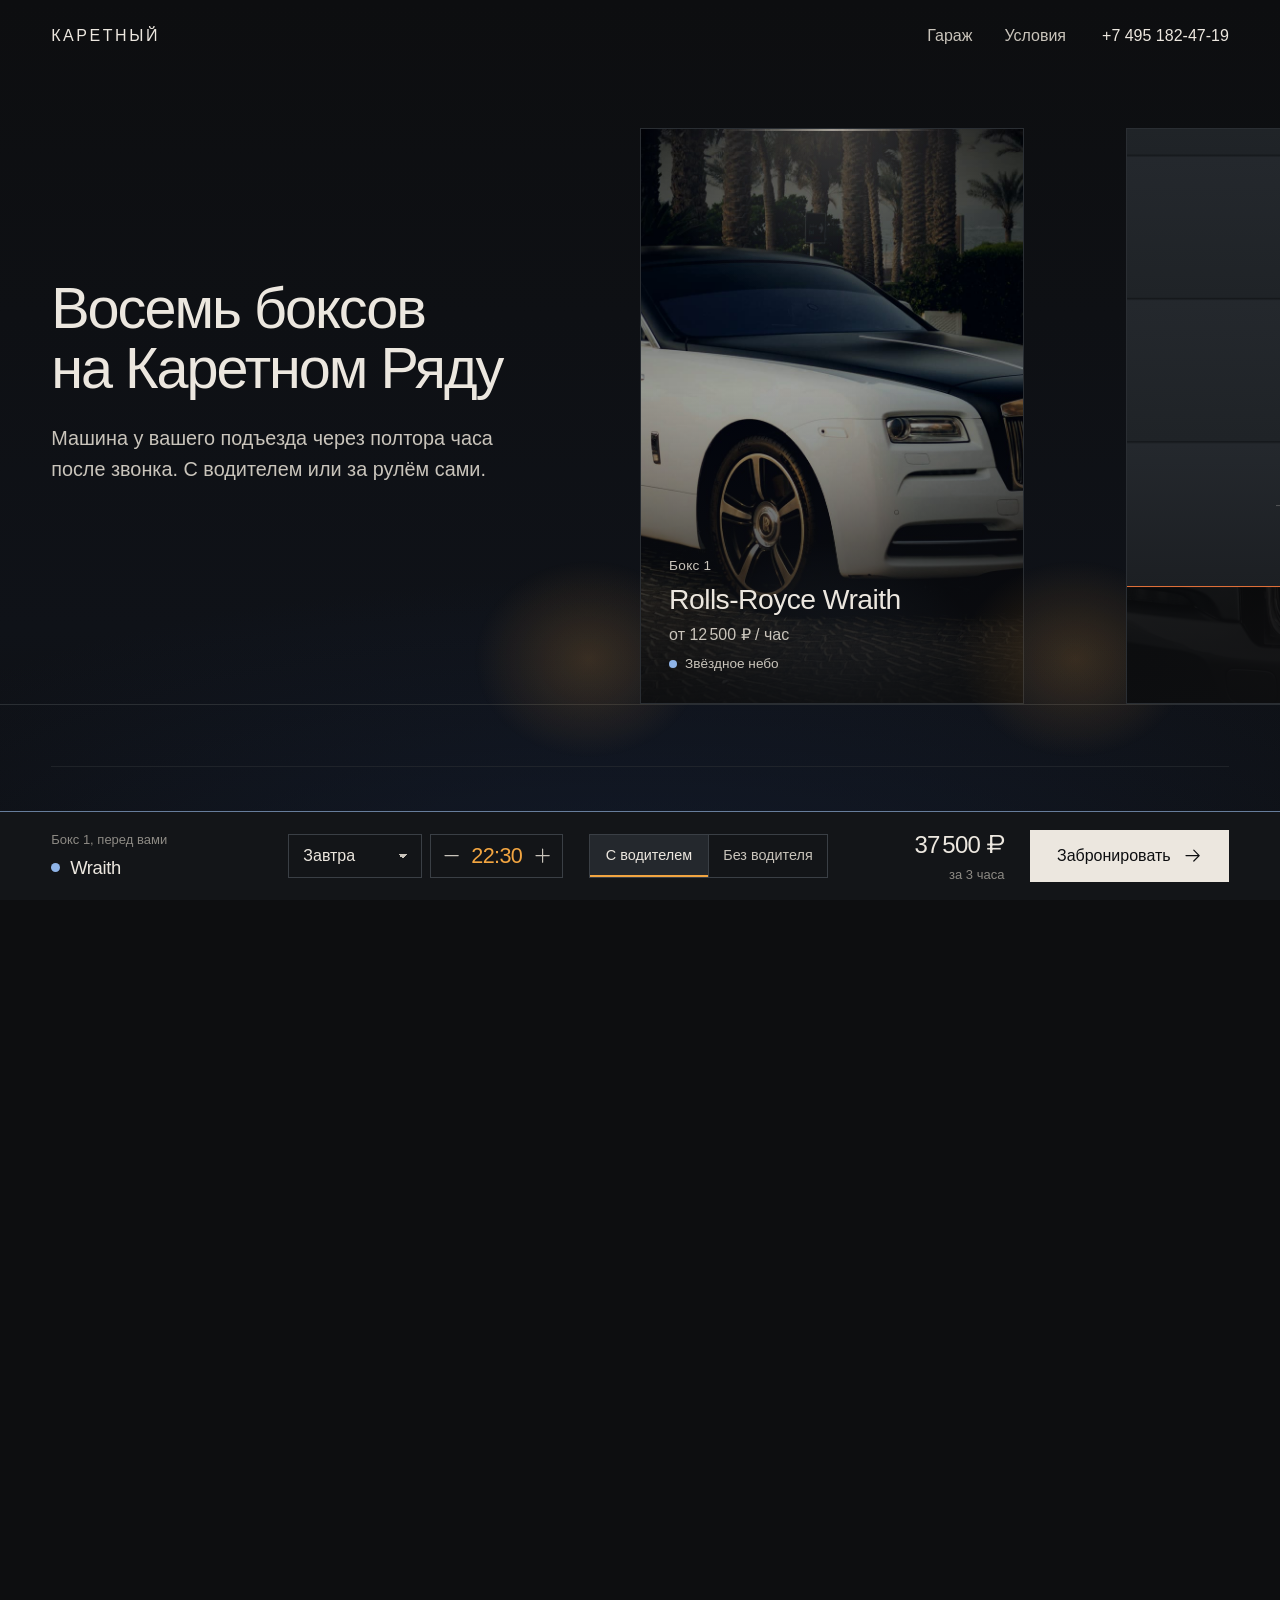
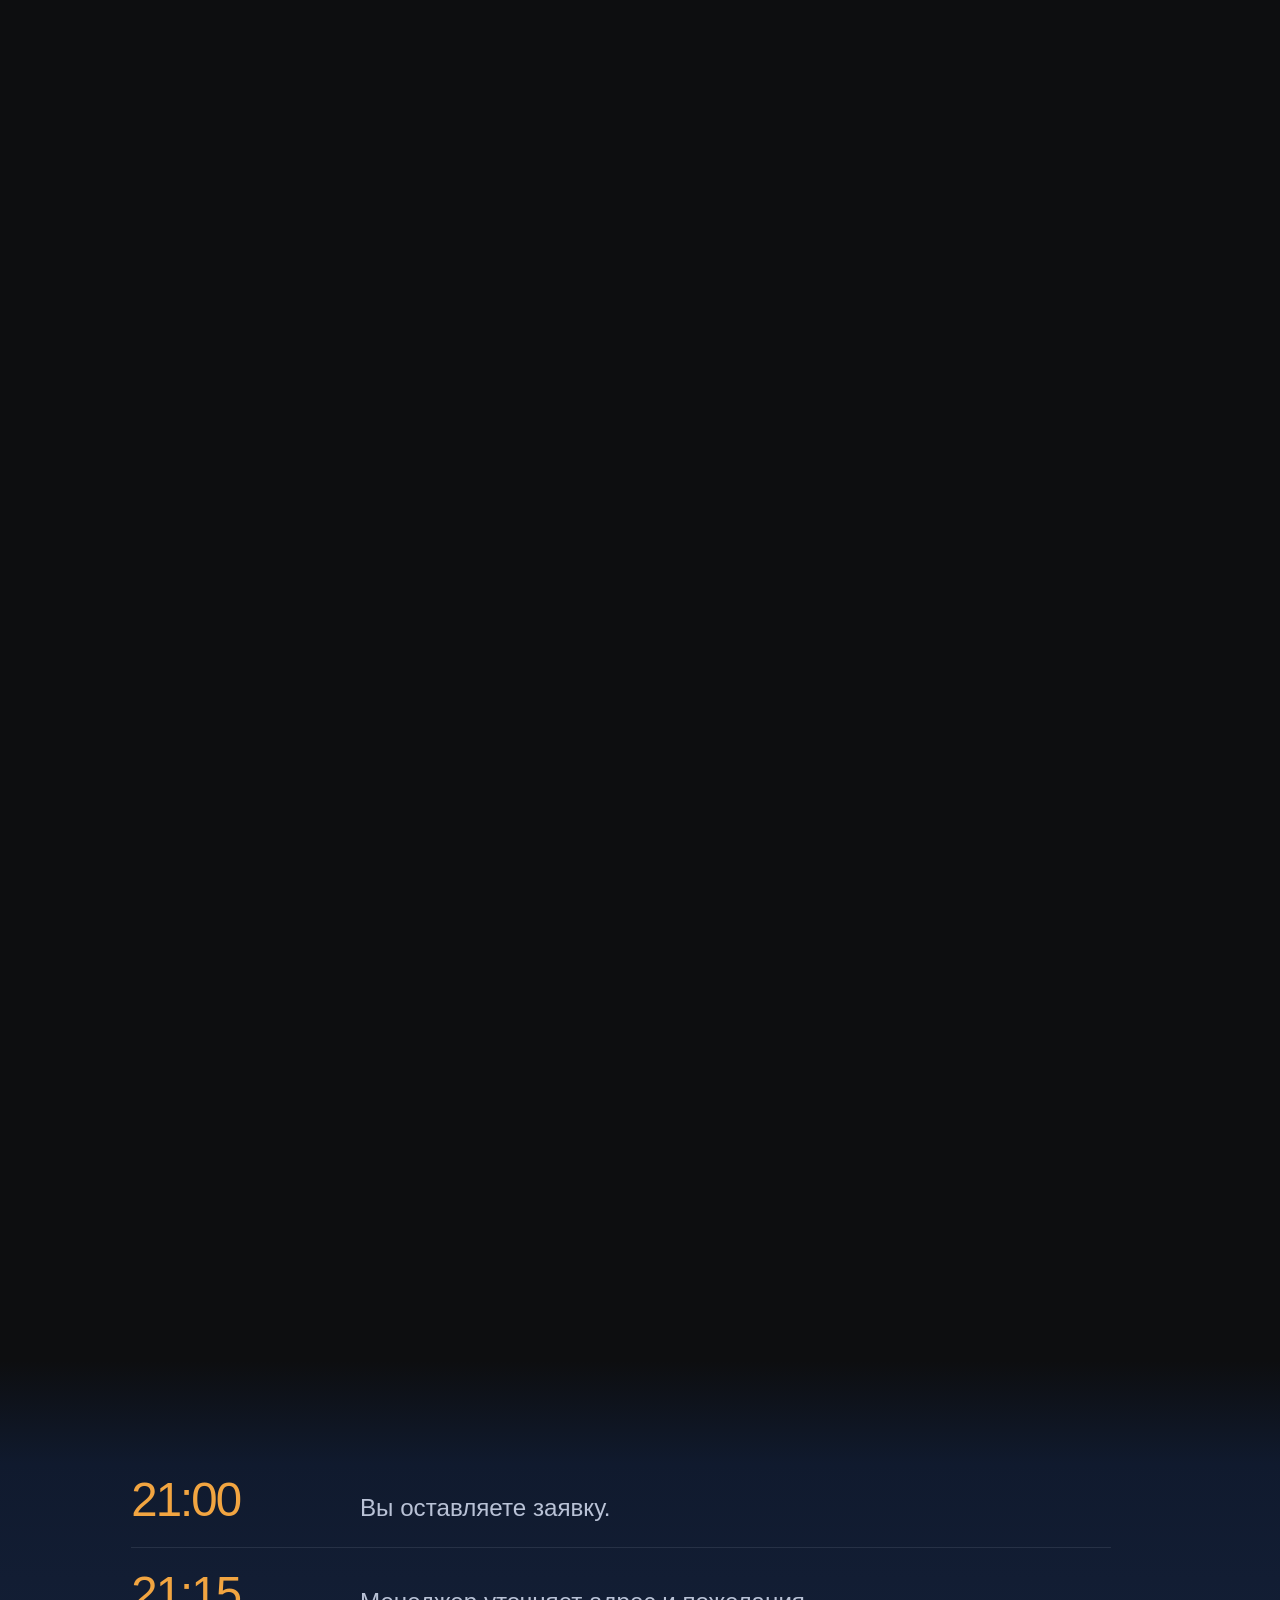
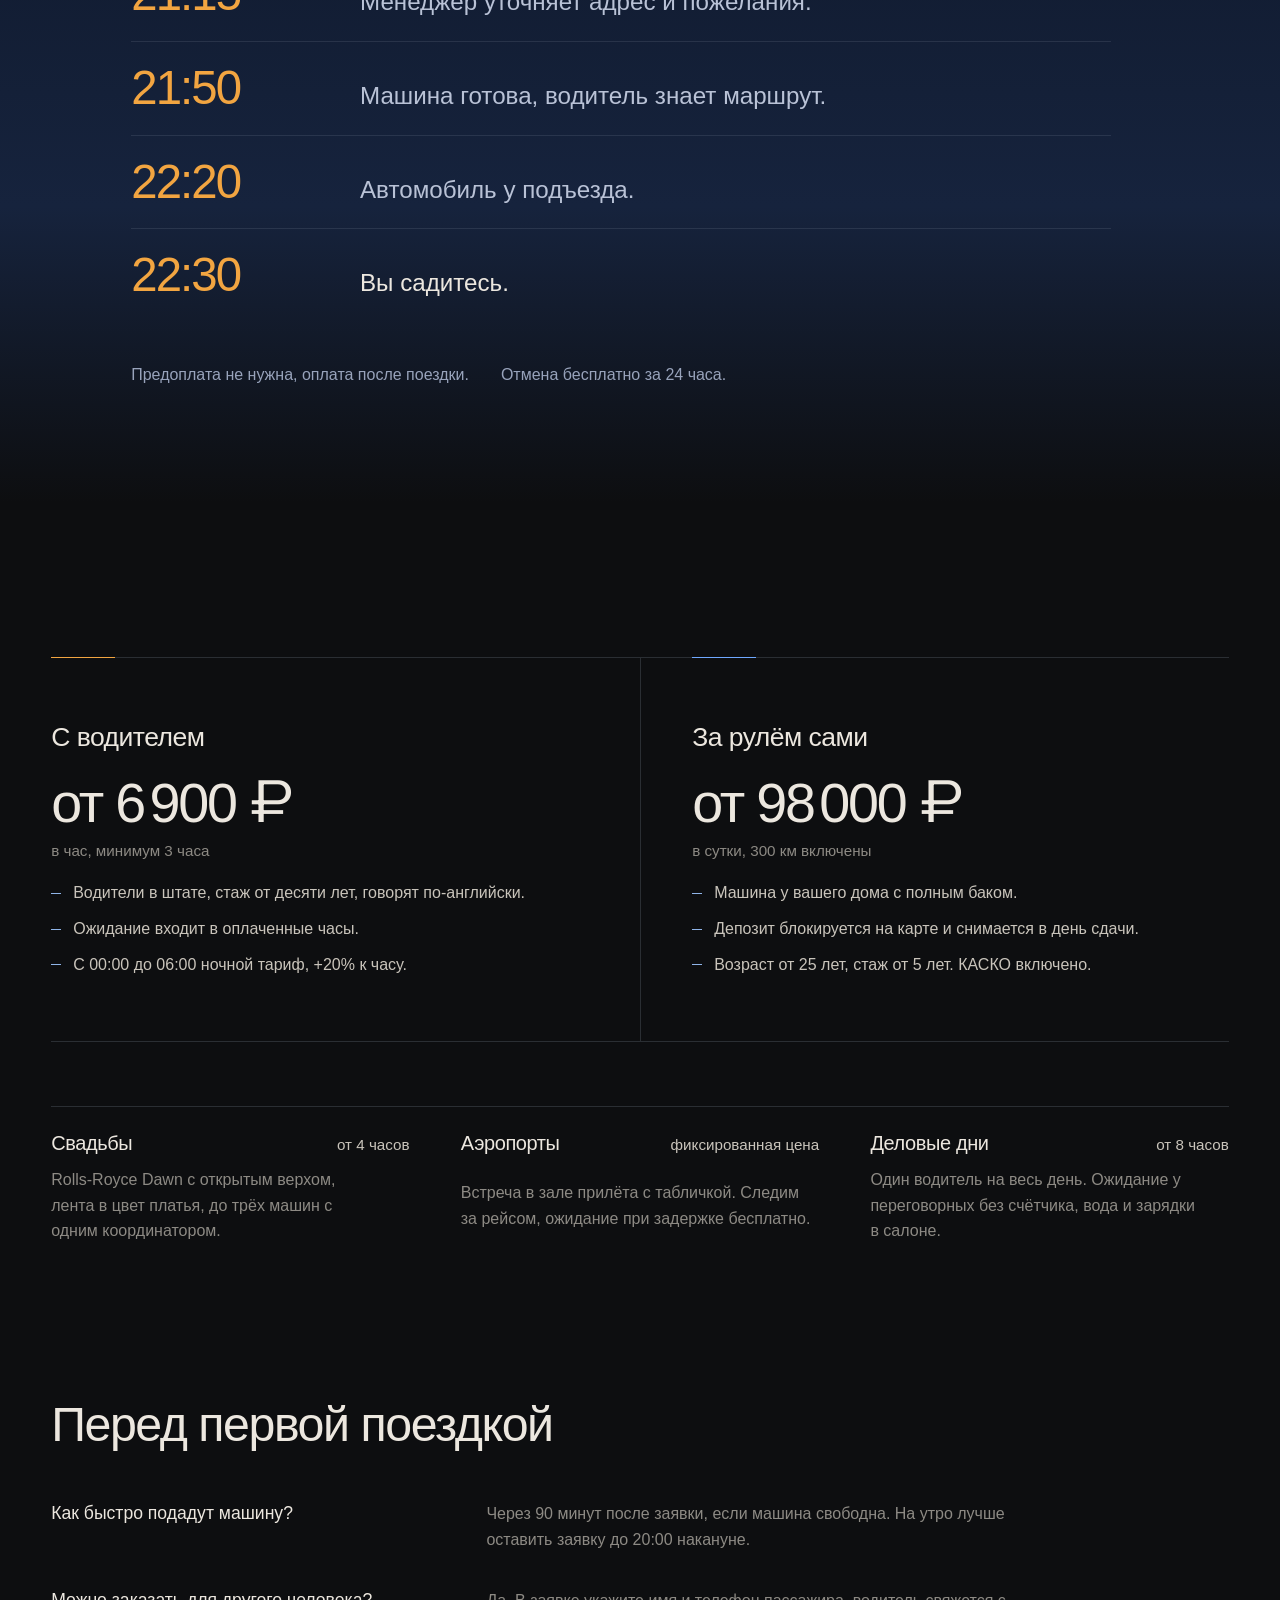
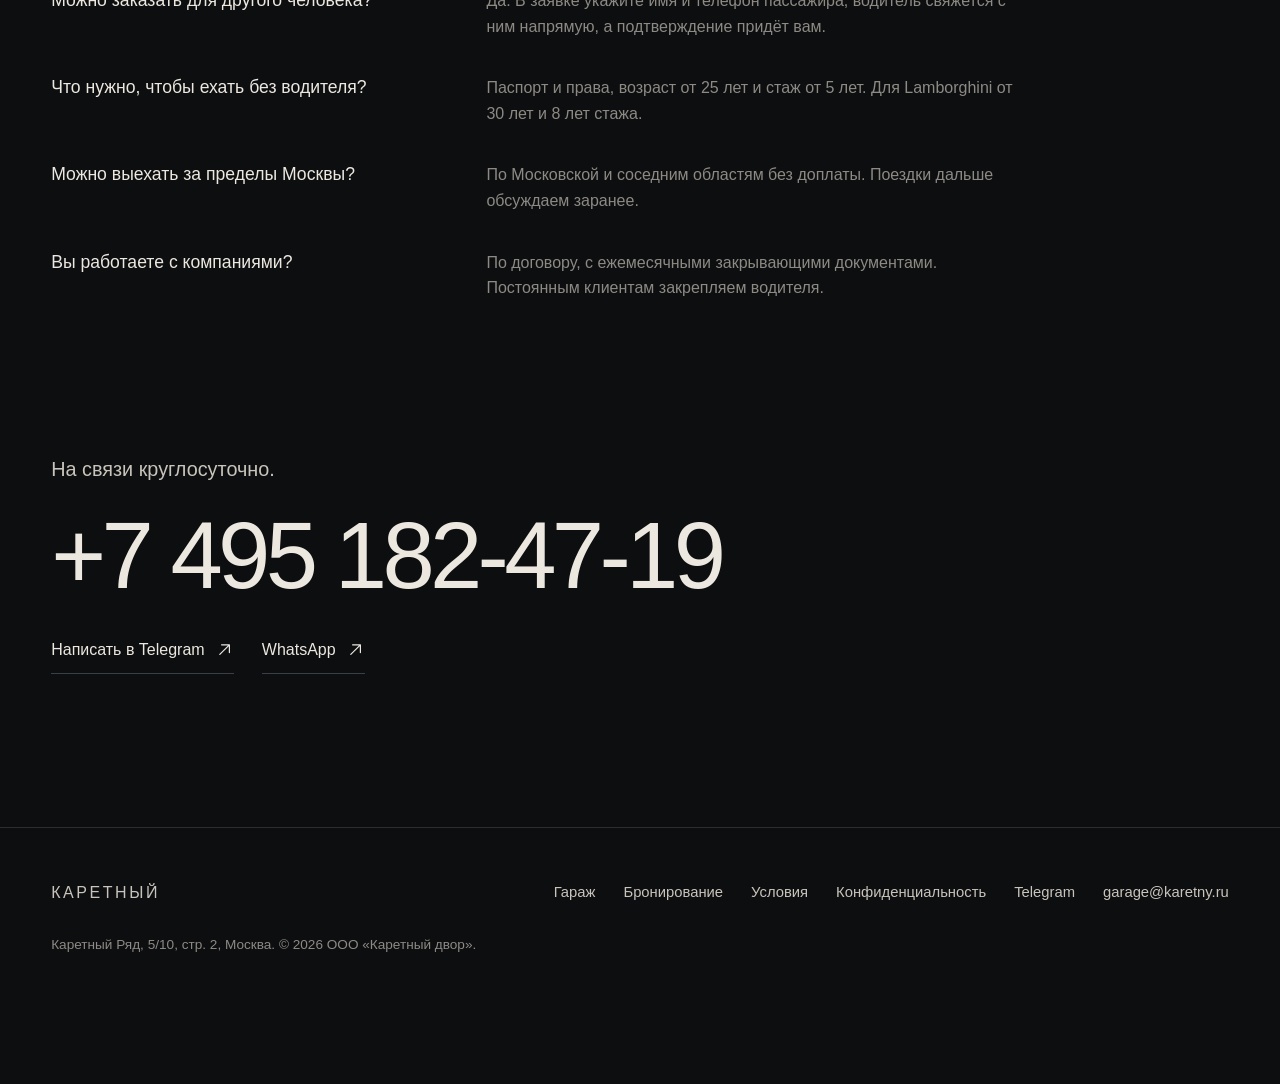
==== commit 09e75d66: "Restructure site as «Ночная улица»: garage boxes, street pan, dock Home becomes a street of eight bo" ====
--- a/index.html
+++ b/index.html
@@ -4,17 +4,16 @@
 <meta charset="utf-8">
 <meta name="viewport" content="width=device-width, initial-scale=1, viewport-fit=cover">
 <title>Каретный: подача автомобиля с водителем и без, Москва</title>
-<meta name="description" content="Выберите время, и машина будет у подъезда. Rolls-Royce, BMW, Porsche, G 63 и Range Rover с водителем и без. Гараж на Каретном Ряду, круглосуточно.">
+<meta name="description" content="Восемь боксов на Каретном Ряду: Rolls-Royce, BMW, Porsche, G 63 и Range Rover с водителем и без. Машина у подъезда через полтора часа.">
 <meta name="theme-color" content="#0d0e10">
 <meta name="color-scheme" content="dark">
 <link rel="icon" href="data:image/svg+xml,%3Csvg xmlns='http://www.w3.org/2000/svg' viewBox='0 0 64 64'%3E%3Crect width='64' height='64' fill='%230d0e10'/%3E%3Ccircle cx='32' cy='32' r='9' fill='%23f2a541'/%3E%3C/svg%3E">
 <link rel="preload" href="assets/fonts/unbounded-cyrillic-300-normal.woff2" as="font" type="font/woff2" crossorigin>
 <link rel="preload" href="assets/fonts/golos-text-cyrillic-400-normal.woff2" as="font" type="font/woff2" crossorigin>
-<link rel="preload" as="image" href="assets/cars/g63.jpg">
-<link rel="stylesheet" href="assets/css/style.css?v=6">
-<script>document.documentElement.classList.add("js");try{if(!sessionStorage.getItem("karetny-intro")&&!matchMedia("(prefers-reduced-motion: reduce)").matches){document.documentElement.classList.add("is-intro");sessionStorage.setItem("karetny-intro","1");}}catch(e){}</script>
+<link rel="stylesheet" href="assets/css/style.css?v=11">
+<script>document.documentElement.classList.add("js");</script>
 </head>
-<body class="has-bar">
+<body class="has-dock">
 <a class="skip-link" href="#main">Перейти к содержанию</a>
 <header class="site-header site-header--over">
   <div class="container site-header__inner">
@@ -24,84 +23,37 @@
       <a href="terms.html">Условия</a>
     </nav>
     <a class="header-phone" data-phone href="tel:+74951824719">+7 495 182-47-19</a>
-    <a class="btn btn--sm btn--line" href="booking.html">Забронировать</a>
     <button class="icon-btn menu-toggle" type="button" aria-controls="mobile-menu" aria-expanded="false"><svg class="icon" aria-hidden="true"><use href="#i-list"></use></svg><span class="visually-hidden">Открыть меню</span></button>
   </div>
 </header>
 <div class="mobile-menu" id="mobile-menu" inert>
-  <a href="index.html">Подача</a>
+  <a href="index.html">Главная</a>
   <a href="fleet.html">Гараж</a>
   <a href="terms.html">Условия</a>
   <a href="booking.html">Забронировать</a>
   <a class="mobile-menu__phone" data-phone href="tel:+74951824719">+7 495 182-47-19</a>
 </div>
 <main id="main">
-  <section class="scene" id="scene" aria-labelledby="scene-title">
-    <div class="scene__media"></div>
-    <canvas class="scene__trails" aria-hidden="true"></canvas>
-    <div class="scene__shade"></div>
-    <div class="scene__glow" aria-hidden="true"></div>
-    <div class="intro" aria-hidden="true"><span class="intro__beam intro__beam--l"></span><span class="intro__beam intro__beam--r"></span></div>
-    <div class="container scene__body">
-      <div class="pickup">
-        <h1 class="pickup__label" id="scene-title">Экипаж подан к<span class="visually-hidden"> выбранному времени</span></h1>
-        <div class="pickup__row">
-          <div class="timedial" id="timedial" role="spinbutton" tabindex="0" aria-label="Время подачи" aria-valuemin="0" aria-valuemax="1425" aria-valuenow="1350" aria-valuetext="22:30">
-            <span class="timedial__digit"><span>2</span></span><span class="timedial__digit"><span>2</span></span><span class="timedial__colon" aria-hidden="true">:</span><span class="timedial__digit"><span>3</span></span><span class="timedial__digit"><span>0</span></span>
-          </div>
-          <div class="stepper">
-            <button class="icon-btn" id="time-plus" type="button" aria-label="Позже на 15 минут"><svg class="icon" aria-hidden="true"><use href="#i-plus"></use></svg></button>
-            <button class="icon-btn" id="time-minus" type="button" aria-label="Раньше на 15 минут"><svg class="icon" aria-hidden="true"><use href="#i-minus"></use></svg></button>
-          </div>
+  <section class="street" id="street" aria-labelledby="street-title">
+    <div class="street__sticky">
+      <div class="street__sky" aria-hidden="true"></div>
+      <div class="street__curb" aria-hidden="true"></div>
+      <div class="street__track" id="street-track">
+        <div class="street__intro">
+          <h1 class="display" id="street-title">Восемь боксов на&nbsp;Каретном Ряду</h1>
+          <p class="lead">Машина у вашего подъезда через полтора часа после звонка. С водителем или за рулём сами.</p>
         </div>
-        <div class="days" role="radiogroup" aria-label="День подачи">
-          <label class="day"><input type="radio" name="scene-day" value="today"><span>Сегодня</span></label>
-          <label class="day"><input type="radio" name="scene-day" value="tomorrow"><span>Завтра</span></label>
-          <button class="day-pick" type="button" id="pickup-date-btn" aria-controls="pickup-date">Другая дата</button>
-          <input class="visually-hidden" type="date" id="pickup-date" tabindex="-1" aria-hidden="true">
-        </div>
-        <p class="pickup__note" id="pickup-note" aria-live="polite"></p>
-      </div>
-
-      <div class="carpick">
-        <div class="carpick__top">
-          <p class="carpick__name" id="carpick-name" aria-live="polite">Rolls-Royce Wraith</p>
-          <div class="carpick__arrows">
-            <button class="icon-btn" id="car-prev" type="button" aria-label="Предыдущая машина"><svg class="icon" aria-hidden="true"><use href="#i-caret-left"></use></svg></button>
-            <button class="icon-btn" id="car-next" type="button" aria-label="Следующая машина"><svg class="icon" aria-hidden="true"><use href="#i-caret-right"></use></svg></button>
-          </div>
-        </div>
-        <p class="carpick__light" id="carpick-light"></p>
-        <div class="mode-switch" role="radiogroup" aria-label="Режим аренды">
-          <label><input type="radio" name="scene-mode" value="driver" checked><span>С водителем</span></label>
-          <label><input type="radio" name="scene-mode" value="self"><span>Без водителя</span></label>
-        </div>
-        <div class="carpick__meta">
-          <p class="carpick__price" id="carpick-price" aria-live="polite">-</p>
-          <a class="btn" id="scene-cta" data-primary href="booking.html">Забронировать <svg class="icon" aria-hidden="true"><use href="#i-arrow-right"></use></svg></a>
+        <div class="street__end">
+          <h2 class="h2">Нужна другая машина?</h2>
+          <p class="lead">Через партнёрские гаражи подберём модель под ваш вечер за сутки.</p>
+          <p><a class="text-link" href="fleet.html">Схема гаража <svg class="icon" aria-hidden="true"><use href="#i-arrow-right"></use></svg></a></p>
         </div>
       </div>
+      <div class="street__progress" aria-hidden="true"><span></span></div>
     </div>
   </section>
 
-  <section class="section" aria-labelledby="garage-title">
-    <div class="container">
-      <div class="section-head">
-        <div class="section-head__text">
-          <h2 class="h2" id="garage-title">Восемь боксов на&nbsp;Каретном Ряду</h2>
-          <p class="lead">Каждая машина в одном экземпляре и готова к выезду через полтора часа после звонка.</p>
-        </div>
-        <div class="row-arrows">
-          <button class="icon-btn" type="button" data-row-prev aria-controls="garage-row" aria-label="Прокрутить гараж назад"><svg class="icon" aria-hidden="true"><use href="#i-arrow-left"></use></svg></button>
-          <button class="icon-btn" type="button" data-row-next aria-controls="garage-row" aria-label="Прокрутить гараж вперёд"><svg class="icon" aria-hidden="true"><use href="#i-arrow-right"></use></svg></button>
-        </div>
-      </div>
-      <div class="garage-row" id="garage-row" tabindex="0" role="region" aria-label="Автомобили гаража, прокрутка по горизонтали"></div>
-      <p style="margin-top:32px"><a class="text-link" href="fleet.html">Весь гараж с ценами <svg class="icon" aria-hidden="true"><use href="#i-arrow-right"></use></svg></a></p>
-    </div>
-  </section>
-
-  <section class="section band-blue" aria-labelledby="evening-title">
+  <section class="band-blue" aria-labelledby="evening-title">
     <div class="container evening">
       <h2 class="visually-hidden" id="evening-title">Как пройдёт ваш вечер</h2>
       <ol class="evening__text">
@@ -118,7 +70,7 @@
     </div>
   </section>
 
-  <section class="section" aria-labelledby="ways-title" style="padding-top:0">
+  <section class="section" aria-labelledby="ways-title">
     <div class="container">
       <h2 class="visually-hidden" id="ways-title">Два способа поехать</h2>
       <div class="ways">
@@ -142,34 +94,14 @@
         </div>
       </div>
       <div class="occasions">
-        <div class="occasion">
-          <h3>Свадьбы</h3><span class="occasion__tag">от 4 часов</span>
-          <p>Rolls-Royce Dawn с открытым верхом, лента в цвет платья, до трёх машин с одним координатором.</p>
-        </div>
-        <div class="occasion">
-          <h3>Аэропорты</h3><span class="occasion__tag">фиксированная цена</span>
-          <p>Встреча в зале прилёта с табличкой. Следим за рейсом, ожидание при задержке бесплатно.</p>
-        </div>
-        <div class="occasion">
-          <h3>Деловые дни</h3><span class="occasion__tag">от 8 часов</span>
-          <p>Один водитель на весь день. Ожидание у переговорных без счётчика, вода и зарядки в салоне.</p>
-        </div>
+        <div class="occasion"><h3>Свадьбы</h3><span class="occasion__tag">от 4 часов</span><p>Rolls-Royce Dawn с открытым верхом, лента в цвет платья, до трёх машин с одним координатором.</p></div>
+        <div class="occasion"><h3>Аэропорты</h3><span class="occasion__tag">фиксированная цена</span><p>Встреча в зале прилёта с табличкой. Следим за рейсом, ожидание при задержке бесплатно.</p></div>
+        <div class="occasion"><h3>Деловые дни</h3><span class="occasion__tag">от 8 часов</span><p>Один водитель на весь день. Ожидание у переговорных без счётчика, вода и зарядки в салоне.</p></div>
       </div>
     </div>
   </section>
 
-  <section class="yard" aria-labelledby="yard-title">
-    <img src="assets/cars/garage.jpg" alt="Задние фонари чёрного седана в гараже" width="1600" height="1230" loading="lazy" decoding="async">
-    <div class="container">
-      <div class="yard__body">
-        <h2 class="h2" id="yard-title">Гараж открыт всю ночь</h2>
-        <p class="lead">Перед каждым выездом машину осматривает механик. Если что-то вызывает сомнение, она остаётся в боксе, а к вам выезжает другая.</p>
-        <p class="yard__addr"><span>Каретный Ряд, 5/10, стр. 2</span><span>м. «Цветной бульвар»</span></p>
-      </div>
-    </div>
-  </section>
-
-  <section class="section" aria-labelledby="qa-title">
+  <section class="section" aria-labelledby="qa-title" style="padding-top:0">
     <div class="container">
       <div class="section-head"><h2 class="h2" id="qa-title">Перед первой поездкой</h2></div>
       <dl class="qa">
@@ -200,10 +132,25 @@
   </section>
 </main>
 
-<div class="bar" role="region" aria-label="Быстрая бронь">
-  <div class="bar__info"><span class="bar__what">Выберите машину</span><span class="bar__total" aria-live="polite">-</span></div>
-  <a class="icon-btn" data-phone href="tel:+74951824719" aria-label="Позвонить в гараж"><svg class="icon" aria-hidden="true"><use href="#i-phone"></use></svg></a>
-  <a class="btn" data-bar-go href="booking.html">Забронировать</a>
+<div class="dock" id="dock" role="region" aria-label="Подача машины">
+  <div class="container dock__inner">
+    <div class="dock__car"><span class="dock__label" id="dock-label">Перед вами</span><span class="dock__name" id="dock-name" aria-live="polite">Гараж</span></div>
+    <div class="dock__when">
+      <label class="visually-hidden" for="dock-day">День подачи</label>
+      <select class="dock__day" id="dock-day"></select>
+      <div class="dock__time" role="group" aria-label="Время подачи">
+        <button class="icon-btn" type="button" id="dock-minus" aria-label="Раньше на 15 минут"><svg class="icon" aria-hidden="true"><use href="#i-minus"></use></svg></button>
+        <output id="dock-time" aria-live="polite">22:30</output>
+        <button class="icon-btn" type="button" id="dock-plus" aria-label="Позже на 15 минут"><svg class="icon" aria-hidden="true"><use href="#i-plus"></use></svg></button>
+      </div>
+    </div>
+    <div class="dock__mode" role="radiogroup" aria-label="Режим аренды">
+      <label><input type="radio" name="dock-mode" value="driver" checked><span>С водителем</span></label>
+      <label><input type="radio" name="dock-mode" value="self"><span>Без водителя</span></label>
+    </div>
+    <div class="dock__price"><span class="dock__total" id="dock-total" aria-live="polite">-</span><span class="dock__unit" id="dock-unit"></span></div>
+    <a class="btn" id="dock-go" href="booking.html">Забронировать <svg class="icon" aria-hidden="true"><use href="#i-arrow-right"></use></svg></a>
+  </div>
 </div>
 
 <footer class="site-footer">
@@ -222,8 +169,8 @@
     <p class="site-footer__legal">Каретный Ряд, 5/10, стр. 2, Москва. © <span data-year>2026</span> ООО «Каретный двор».</p>
   </div>
 </footer>
-<script src="assets/js/icons.js?v=6"></script>
-<script src="assets/js/data.js?v=6"></script>
-<script src="assets/js/main.js?v=6"></script>
+<script src="assets/js/icons.js?v=11"></script>
+<script src="assets/js/data.js?v=11"></script>
+<script src="assets/js/main.js?v=11"></script>
 </body>
 </html>
--- a/assets/css/style.css
+++ b/assets/css/style.css
@@ -1,4 +1,4 @@
-/* «Каретный» - night dispatch
+/* «Каретный» - night street
    Fonts: Unbounded (display, numerals), Golos Text (reading). Both OFL, self-hosted. */
 
 @font-face { font-family: "Unbounded"; src: url("../fonts/unbounded-cyrillic-300-normal.woff2") format("woff2"); font-weight: 300; font-display: swap; unicode-range: U+0301, U+0400-045F, U+0490-0491, U+04B0-04B1, U+2116; }
@@ -19,6 +19,7 @@
 @font-face { font-family: "Golos Text"; src: url("../fonts/golos-text-latin-ext-600-normal.woff2") format("woff2"); font-weight: 600; font-display: swap; unicode-range: U+0100-02BA, U+20A0-20AB, U+20AD-20C0, U+2113; }
 
 /* ---------- Tokens ---------- */
+@property --tint { syntax: "<color>"; inherits: true; initial-value: #f2a541; }
 :root {
   --lacquer: #0d0e10;
   --night: #131518;
@@ -36,6 +37,12 @@
   --sodium-ink: #1a1206;
   --error: #ff9a8a;
   --error-soft: rgb(255 154 138 / 0.08);
+  --blue-hour: #101a2e;
+  --blue-hour-2: #16233d;
+  --blue-ink: #b9c2d6;
+  --blue-muted: #98a3bb;
+  --blue-dim: #56617a;
+  --self-drive: #6fa8ff;
 
   --font-display: "Unbounded", "Arial Black", sans-serif;
   --font-text: "Golos Text", "Helvetica Neue", Arial, sans-serif;
@@ -44,12 +51,12 @@
   --gutter: clamp(16px, 4vw, 56px);
   --section: clamp(96px, 12vw, 176px);
   --header-h: 72px;
-  --bar-h: 72px;
+  --dock-h: 88px;
   --ease: cubic-bezier(0.16, 1, 0.3, 1);
 
   /* z-index scale */
   --z-header: 20;
-  --z-bar: 25;
+  --z-dock: 25;
   --z-menu: 30;
   --z-toast: 40;
 
@@ -60,16 +67,11 @@
 *, *::before, *::after { box-sizing: border-box; }
 html { -webkit-text-size-adjust: 100%; scroll-padding-top: calc(var(--header-h) + 24px); background: var(--lacquer); }
 body {
-  margin: 0;
-  background: var(--lacquer);
-  color: var(--ivory-2);
-  font-family: var(--font-text);
-  font-size: 16px;
-  line-height: 1.6;
-  font-variant-numeric: tabular-nums;
-  -webkit-font-smoothing: antialiased;
-  text-rendering: optimizeLegibility;
-}
+  margin: 0; background: var(--lacquer); color: var(--ivory-2);
+  font-family: var(--font-text); font-size: 16px; line-height: 1.6;
+  font-variant-numeric: tabular-nums; -webkit-font-smoothing: antialiased; text-rendering: optimizeLegibility;
+}
+body.has-dock { padding-bottom: var(--dock-h); }
 img { display: block; max-width: 100%; height: auto; }
 a { color: inherit; text-decoration-thickness: 1px; text-underline-offset: 0.24em; text-decoration-color: var(--line-strong); }
 a:hover { text-decoration-color: currentColor; }
@@ -87,36 +89,24 @@
 ::-webkit-scrollbar-thumb { background: var(--line-strong); border: 3px solid var(--lacquer); }
 ::-webkit-scrollbar-track { background: var(--lacquer); }
 
-.skip-link {
-  position: absolute; left: 16px; top: -64px; z-index: 100; padding: 12px 18px;
-  background: var(--ivory); color: var(--lacquer); text-decoration: none; transition: top 0.2s var(--ease);
-}
+.skip-link { position: absolute; left: 16px; top: -64px; z-index: 100; padding: 12px 18px; background: var(--ivory); color: var(--lacquer); text-decoration: none; transition: top 0.2s var(--ease); }
 .skip-link:focus { top: 12px; }
-.visually-hidden {
-  position: absolute !important; width: 1px; height: 1px; padding: 0; margin: -1px;
-  overflow: hidden; clip: rect(0 0 0 0); white-space: nowrap; border: 0;
-}
+.visually-hidden { position: absolute !important; width: 1px; height: 1px; padding: 0; margin: -1px; overflow: hidden; clip: rect(0 0 0 0); white-space: nowrap; border: 0; }
 .container { width: 100%; max-width: var(--container); margin-inline: auto; padding-inline: var(--gutter); }
 .icon { width: 1.2em; height: 1.2em; fill: currentColor; flex: none; }
 
 /* ---------- Type ---------- */
-.display {
-  font-family: var(--font-display); font-weight: 300; color: var(--ivory);
-  font-size: clamp(2.4rem, 1.2rem + 4.4vw, 5.6rem); line-height: 1.04; letter-spacing: -0.035em;
-}
-.h2 {
-  font-family: var(--font-display); font-weight: 300;
-  font-size: clamp(1.6rem, 1.1rem + 2.4vw, 3.6rem); line-height: 1.08; letter-spacing: -0.03em;
-}
+.display { font-family: var(--font-display); font-weight: 300; color: var(--ivory); font-size: clamp(2.4rem, 1.2rem + 4.4vw, 5.6rem); line-height: 1.04; letter-spacing: -0.035em; }
+.h2 { font-family: var(--font-display); font-weight: 300; font-size: clamp(1.6rem, 1.1rem + 2.4vw, 3.6rem); line-height: 1.08; letter-spacing: -0.03em; }
 .h3 { font-family: var(--font-display); font-weight: 300; font-size: clamp(1.3rem, 1.1rem + 0.7vw, 1.8rem); line-height: 1.2; letter-spacing: -0.02em; }
 .lead { font-size: clamp(1.05rem, 1rem + 0.3vw, 1.25rem); line-height: 1.55; color: var(--ivory-2); max-width: 48ch; }
 .muted { color: var(--muted); }
 
 /* ---------- Buttons ---------- */
 .btn {
+  position: relative; overflow: hidden; isolation: isolate;
   display: inline-flex; align-items: center; justify-content: center; gap: 12px;
-  min-height: 52px; padding: 0 26px; border: 1px solid var(--ivory);
-  background: var(--ivory); color: var(--lacquer);
+  min-height: 52px; padding: 0 26px; border: 1px solid var(--ivory); background: var(--ivory); color: var(--lacquer);
   font-family: var(--font-text); font-weight: 500; font-size: 1rem; text-decoration: none; white-space: nowrap;
   transition: background-color 0.25s var(--ease), color 0.25s var(--ease), border-color 0.25s var(--ease), transform 0.15s var(--ease);
 }
@@ -124,7 +114,14 @@
 .btn:active { transform: translateY(1px); }
 .btn .icon { transition: transform 0.3s var(--ease); }
 .btn:hover .icon { transform: translateX(3px); }
+.btn::after {
+  content: ""; position: absolute; inset: -20% auto -20% -40%; width: 40%; z-index: -1;
+  background: linear-gradient(100deg, transparent, rgb(255 255 255 / 0.55), transparent);
+  transform: translateX(-120%) skewX(-12deg); transition: transform 0.7s var(--ease);
+}
+.btn:hover::after { transform: translateX(380%) skewX(-12deg); }
 .btn--line { background: transparent; color: var(--ivory); border-color: var(--line-strong); }
+.btn--line::after { display: none; }
 .btn--line:hover { background: transparent; border-color: var(--ivory); }
 .btn--block { width: 100%; }
 .btn--sm { min-height: 44px; padding: 0 18px; font-size: 0.95rem; }
@@ -146,16 +143,10 @@
 .text-link:hover { border-color: var(--sodium); gap: 14px; }
 
 /* ---------- Header ---------- */
-.site-header {
-  position: sticky; top: 0; z-index: var(--z-header); height: var(--header-h);
-  background: var(--lacquer); border-bottom: 1px solid var(--line);
-}
+.site-header { position: sticky; top: 0; z-index: var(--z-header); height: var(--header-h); background: var(--lacquer); border-bottom: 1px solid var(--line); }
 .site-header--over { position: absolute; left: 0; right: 0; background: transparent; border-bottom-color: transparent; }
 .site-header__inner { height: 100%; display: flex; align-items: center; gap: 36px; }
-.wordmark {
-  font-family: var(--font-display); font-weight: 500; font-size: 1rem; letter-spacing: 0.16em; text-transform: uppercase;
-  color: var(--ivory); text-decoration: none; padding-block: 12px; white-space: nowrap;
-}
+.wordmark { font-family: var(--font-display); font-weight: 500; font-size: 1rem; letter-spacing: 0.16em; text-transform: uppercase; color: var(--ivory); text-decoration: none; padding-block: 12px; white-space: nowrap; }
 .nav { display: flex; gap: 32px; margin-left: auto; }
 .nav a { color: var(--ivory-2); text-decoration: none; padding-block: 12px; font-weight: 500; transition: color 0.2s var(--ease); }
 .nav a:hover, .nav a[aria-current="page"] { color: var(--ivory); }
@@ -163,93 +154,162 @@
 .header-phone { color: var(--ivory); text-decoration: none; white-space: nowrap; padding-block: 12px; font-weight: 500; }
 .header-phone:hover { color: var(--sodium); }
 .menu-toggle { display: none; margin-left: auto; }
-.mobile-menu {
-  position: fixed; inset: var(--header-h) 0 0 0; z-index: var(--z-menu); background: var(--lacquer);
-  padding: 24px var(--gutter) 40px; display: flex; flex-direction: column;
-  opacity: 0; visibility: hidden; transition: opacity 0.25s var(--ease), visibility 0s linear 0.25s;
-}
+.mobile-menu { position: fixed; inset: var(--header-h) 0 0 0; z-index: var(--z-menu); background: var(--lacquer); padding: 24px var(--gutter) 40px; display: flex; flex-direction: column; opacity: 0; visibility: hidden; transition: opacity 0.25s var(--ease), visibility 0s linear 0.25s; }
 .mobile-menu.is-open { opacity: 1; visibility: visible; transition-delay: 0s; }
-.mobile-menu a {
-  font-family: var(--font-display); font-weight: 300; font-size: 1.9rem; color: var(--ivory); text-decoration: none;
-  padding: 16px 0; border-bottom: 1px solid var(--line);
-}
+.mobile-menu a { font-family: var(--font-display); font-weight: 300; font-size: 1.9rem; color: var(--ivory); text-decoration: none; padding: 16px 0; border-bottom: 1px solid var(--line); }
 .mobile-menu a.mobile-menu__phone { color: var(--sodium); border-bottom: 0; margin-top: 16px; }
 @media (max-width: 900px) {
   .nav, .header-phone, .site-header .btn { display: none; }
   .menu-toggle { display: inline-grid; }
 }
 
-/* ---------- Scene (home first viewport) ---------- */
-.scene { position: relative; min-height: 100dvh; display: flex; flex-direction: column; justify-content: flex-end; overflow: hidden; isolation: isolate; }
-.scene__media { position: absolute; inset: 0; z-index: -2; background: var(--night); }
-.scene__media img {
+/* =========================================================
+   Garage box: the core object of the site.
+   A box is a door over a lit bay with one car inside.
+   --open (0..1) drives the door, the ceiling light and the car.
+   ========================================================= */
+.gbox {
+  --open: 0; --tint: var(--sodium);
+  position: relative; display: block; overflow: hidden; isolation: isolate;
+  background: var(--lacquer); color: inherit; text-decoration: none;
+  border: 1px solid var(--line);
+}
+.gbox__bay { position: absolute; inset: 0; z-index: 0; }
+.gbox__bay img {
   position: absolute; inset: 0; width: 100%; height: 100%; object-fit: cover;
-  opacity: 0; transition: opacity 0.9s var(--ease), transform 1.6s var(--ease); transform: scale(1.04);
-}
-.scene__media img.is-current { opacity: 1; transform: scale(1); }
-.scene__shade {
+  filter: brightness(calc(0.15 + var(--open) * 0.85)) saturate(calc(0.4 + var(--open) * 0.6));
+  transform: scale(calc(1.08 - var(--open) * 0.08));
+}
+.gbox__bay::after {
+  /* the ceiling strip light and its spill on the car */
+  content: ""; position: absolute; inset: 0; pointer-events: none; mix-blend-mode: screen;
+  background:
+    linear-gradient(to right, transparent, rgb(255 246 230 / 0.55), transparent) top / 56% 2px no-repeat,
+    radial-gradient(70% 45% at 50% 0%, rgb(255 240 215 / 0.22), transparent 70%),
+    radial-gradient(60% 40% at 50% 100%, color-mix(in oklab, var(--tint) 30%, transparent), transparent 70%);
+  opacity: var(--open);
+}
+.gbox__shade { position: absolute; inset: 0; z-index: 1; pointer-events: none; background: linear-gradient(to top, rgb(13 14 16 / 0.95) 0%, rgb(13 14 16 / 0.55) 28%, transparent 55%); }
+.gbox__door {
+  position: absolute; inset: 0; z-index: 3; pointer-events: none;
+  background:
+    linear-gradient(to bottom,
+      #24282d 0%, #1f2327 24.6%, #15181b 24.8%, #24282d 25.2%,
+      #1f2327 49.6%, #15181b 49.8%, #24282d 50.2%,
+      #1f2327 74.6%, #15181b 74.8%, #24282d 75.2%, #1c1f23 100%);
+  transform: translateY(calc(var(--open) * -101%));
+  border-bottom: 1px solid var(--tint);
+}
+.gbox__no {
+  position: absolute; left: 50%; top: 50%; transform: translate(-50%, -50%);
+  font-family: var(--font-display); font-weight: 300; font-size: clamp(3rem, 6vw, 6.5rem); letter-spacing: -0.04em;
+  color: rgb(236 231 223 / 0.14);
+}
+.gbox__handle { position: absolute; left: 50%; bottom: 14%; width: 22%; height: 1px; transform: translateX(-50%); background: rgb(236 231 223 / 0.25); }
+.gbox__body { position: absolute; left: 0; right: 0; bottom: 0; z-index: 2; padding: clamp(18px, 2.2vw, 30px); display: grid; gap: 6px; opacity: calc(var(--open) * 1.4 - 0.4); transform: translateY(calc((1 - var(--open)) * 12px)); }
+.gbox__label { color: var(--ivory-2); font-size: 0.85rem; letter-spacing: 0.02em; }
+.gbox__name { font-family: var(--font-display); font-weight: 300; font-size: clamp(1.3rem, 1.05rem + 0.9vw, 2rem); line-height: 1.15; color: var(--ivory); letter-spacing: -0.02em; }
+.gbox__price { color: var(--ivory-2); }
+.gbox__light { display: inline-flex; align-items: center; gap: 8px; color: var(--ivory-2); font-size: 0.85rem; }
+.gbox__light::before { content: ""; width: 8px; height: 8px; border-radius: 50%; background: var(--tint); }
+.gbox__flag { color: var(--ivory-2); font-size: 0.85rem; }
+
+/* Door transitions when driven by a class instead of scroll */
+.gbox--toggle .gbox__door, .gbox--toggle .gbox__bay img, .gbox--toggle .gbox__bay::after, .gbox--toggle .gbox__body {
+  transition: transform 1.1s var(--ease), filter 1.1s var(--ease), opacity 0.9s var(--ease);
+}
+.gbox--toggle.is-open { --open: 1; }
+.gbox--toggle.is-open .gbox__bay::after { transition-delay: 0.45s; }
+.gbox--toggle.is-open .gbox__bay img { transition-delay: 0.25s; }
+.gbox--toggle.is-open .gbox__body { transition-delay: 0.5s; }
+/* Without JS everything stands open */
+html:not(.js) .gbox { --open: 1; }
+
+/* ---------- Home: the street ---------- */
+.street { position: relative; }
+.street__sticky { position: sticky; top: 0; height: 100dvh; overflow: hidden; }
+.street__sky {
   position: absolute; inset: 0; z-index: -1; pointer-events: none;
   background:
-    linear-gradient(to top, var(--lacquer) 0%, rgb(13 14 16 / 0.82) 24%, rgb(13 14 16 / 0.1) 56%, rgb(13 14 16 / 0.4) 100%),
-    linear-gradient(to right, rgb(13 14 16 / 0.6), transparent 55%);
-}
-.scene__body {
-  display: grid; grid-template-columns: minmax(0, 1.5fr) minmax(0, 1fr); gap: 56px; align-items: end;
-  padding-top: calc(var(--header-h) + 40px); padding-bottom: clamp(40px, 6vh, 72px);
-}
-.pickup { display: grid; gap: 6px; }
-.pickup__label { font-family: var(--font-display); font-weight: 300; font-size: clamp(1.4rem, 1rem + 1.5vw, 2.4rem); color: var(--ivory); letter-spacing: -0.02em; line-height: 1.1; }
-.pickup__row { display: flex; align-items: center; gap: clamp(10px, 1.5vw, 20px); }
-.timedial {
-  font-family: var(--font-display); font-weight: 300; color: var(--sodium);
-  font-size: clamp(5rem, 1.5rem + 11vw, 11.5rem); line-height: 0.9; letter-spacing: -0.06em;
-  display: inline-flex; align-items: baseline;
-  padding: 0.04em 0.02em; outline-offset: 8px; cursor: ns-resize; user-select: none; touch-action: pan-x;
-}
-.timedial__digit { display: inline-block; overflow: hidden; height: 1em; line-height: 1; }
-.timedial__digit span { display: block; }
-.timedial__colon { display: inline-block; margin-inline: -0.04em; transform: translateY(-0.06em); }
-.digit-up { animation: digitUp 0.42s var(--ease); }
-.digit-down { animation: digitDown 0.42s var(--ease); }
-@keyframes digitUp { from { transform: translateY(70%); opacity: 0; } to { transform: none; opacity: 1; } }
-@keyframes digitDown { from { transform: translateY(-70%); opacity: 0; } to { transform: none; opacity: 1; } }
-.stepper { display: grid; gap: 8px; }
-.stepper .icon-btn { width: 52px; height: 52px; }
-.days { display: flex; gap: 6px; flex-wrap: wrap; margin-top: 10px; align-items: center; }
-.day { position: relative; }
-.day input { position: absolute; inset: 0; opacity: 0; margin: 0; cursor: pointer; }
-.day span {
-  display: inline-flex; align-items: center; min-height: 44px; padding: 0 16px; border: 1px solid var(--line-strong);
-  color: var(--ivory-2); font-weight: 500; font-size: 0.95rem; transition: border-color 0.2s var(--ease), color 0.2s var(--ease);
-}
-.day input:hover + span { border-color: var(--ivory-2); }
-.day input:checked + span { border-color: var(--sodium); color: var(--ivory); box-shadow: inset 0 -2px 0 var(--sodium); }
-.day input:focus-visible + span { outline: 2px solid var(--sodium); outline-offset: 2px; }
-.pickup__note { color: var(--muted); font-size: 0.9rem; margin-top: 6px; min-height: 1.5em; }
-
-.carpick { display: grid; gap: 18px; padding-bottom: 6px; }
-.carpick__top { display: flex; align-items: flex-end; justify-content: space-between; gap: 16px; border-bottom: 1px solid var(--line-strong); padding-bottom: 16px; }
-.carpick__name { font-family: var(--font-display); font-weight: 300; font-size: clamp(1.4rem, 1.1rem + 1vw, 2.1rem); color: var(--ivory); line-height: 1.15; letter-spacing: -0.02em; }
-.carpick__name a { text-decoration: none; }
-.carpick__name a:hover { color: var(--sodium); }
-.carpick__arrows { display: flex; gap: 8px; }
-.carpick__meta { display: flex; justify-content: space-between; gap: 16px; align-items: baseline; flex-wrap: wrap; }
-.carpick__price { font-family: var(--font-display); font-weight: 300; font-size: 1.35rem; color: var(--ivory); letter-spacing: -0.02em; }
-.carpick__price small { font-family: var(--font-text); font-size: 0.875rem; color: var(--muted); letter-spacing: 0; }
-.mode-switch { display: grid; grid-template-columns: 1fr 1fr; border: 1px solid var(--line-strong); }
-.mode-switch label { position: relative; }
-.mode-switch input { position: absolute; inset: 0; opacity: 0; margin: 0; cursor: pointer; }
-.mode-switch span { display: flex; align-items: center; justify-content: center; min-height: 46px; padding: 0 10px; color: var(--muted); font-weight: 500; transition: color 0.2s var(--ease), background-color 0.2s var(--ease); text-align: center; }
-.mode-switch input:checked + span { background: var(--asphalt-2); color: var(--ivory); }
-.mode-switch input:disabled + span { color: var(--muted-2); cursor: not-allowed; text-decoration: line-through; text-decoration-color: var(--line-strong); }
-.mode-switch input:focus-visible + span { outline: 2px solid var(--sodium); outline-offset: -2px; }
-.mode-switch label + label { border-left: 1px solid var(--line-strong); }
-
-@media (max-width: 980px) {
-  .scene { min-height: 0; justify-content: flex-start; }
-  .scene__media { position: relative; height: 56vh; min-height: 300px; }
-  .scene__shade { bottom: auto; height: 56vh; min-height: 300px; background: linear-gradient(to top, var(--lacquer) 0%, rgb(13 14 16 / 0.1) 50%, rgb(13 14 16 / 0.55) 100%); }
-  .scene__body { grid-template-columns: 1fr; gap: 36px; padding-top: 0; margin-top: -120px; }
+    radial-gradient(120% 60% at 50% 100%, rgb(22 35 61 / 0.55), transparent 60%),
+    linear-gradient(to bottom, var(--lacquer), #0f1218 70%, var(--lacquer));
+}
+.street__track {
+  display: flex; align-items: flex-end; gap: clamp(28px, 4vw, 64px);
+  height: calc(100dvh - var(--dock-h)); width: max-content;
+  padding: calc(var(--header-h) + 24px) var(--gutter) 12vh;
+  will-change: transform;
+}
+.street__intro { flex: 0 0 clamp(320px, 38vw, 580px); align-self: center; display: grid; gap: 24px; padding-bottom: 4vh; }
+.street__intro .display { font-size: clamp(2.2rem, 1.2rem + 3vw, 4.2rem); }
+.dock__label { white-space: nowrap; }
+.street__hint { display: flex; align-items: center; gap: 12px; color: var(--muted); font-size: 0.95rem; }
+.street__hint .icon { color: var(--sodium); }
+.street .gbox { flex: 0 0 clamp(300px, 30vw, 460px); height: min(64vh, 620px); }
+.street__lamp {
+  flex: 0 0 0; align-self: stretch; position: relative; pointer-events: none;
+}
+.street__lamp::before {
+  /* a pool of sodium light on the pavement between two boxes */
+  content: ""; position: absolute; left: 50%; bottom: -6vh; width: clamp(160px, 18vw, 280px); height: 22vh; transform: translateX(-50%);
+  background: radial-gradient(closest-side, rgb(242 165 65 / 0.18), transparent);
+}
+.street__curb { position: absolute; left: 0; right: 0; bottom: calc(var(--dock-h) + 12vh - 1px); height: 1px; background: var(--line); }
+.street__end { flex: 0 0 clamp(300px, 32vw, 480px); align-self: center; display: grid; gap: 20px; padding-bottom: 6vh; }
+.street__progress { position: absolute; left: var(--gutter); right: var(--gutter); bottom: calc(var(--dock-h) + 5vh); height: 1px; background: rgb(42 46 51 / 0.6); }
+.street__progress span { display: block; height: 100%; width: 100%; background: var(--sodium); transform-origin: left; transform: scaleX(var(--p, 0)); }
+
+/* Mobile and reduced motion: the street becomes a vertical walk past the boxes */
+.street--stack .street__sticky { position: static; height: auto; overflow: visible; }
+.street--stack .street__track { flex-direction: column; align-items: stretch; transform: none !important; height: auto; width: auto; padding-bottom: var(--section); gap: 28px; }
+.street--stack .street__intro, .street--stack .street__end { flex: none; padding-bottom: 0; }
+.street--stack .gbox { flex: none; height: auto; aspect-ratio: 4 / 5; max-height: 78vh; }
+.street--stack .street__lamp, .street--stack .street__curb, .street--stack .street__progress { display: none; }
+
+/* ---------- Dock: picks up the car in front of you ---------- */
+.dock {
+  position: fixed; left: 0; right: 0; bottom: 0; z-index: var(--z-dock);
+  min-height: var(--dock-h); background: #131518; border-top: 1px solid color-mix(in oklab, var(--tint) 55%, var(--line-strong));
+  transition: border-color 0.8s var(--ease);
+}
+.dock__inner { min-height: var(--dock-h); display: grid; grid-template-columns: minmax(0, 1.4fr) auto auto minmax(0, 1fr) auto; align-items: center; gap: clamp(16px, 2vw, 32px); }
+.dock__car { display: grid; gap: 2px; min-width: 0; }
+.dock__label { color: var(--muted); font-size: 0.8125rem; }
+.dock__name { display: flex; align-items: center; gap: 10px; color: var(--ivory); font-family: var(--font-display); font-weight: 300; font-size: 1.15rem; letter-spacing: -0.02em; white-space: nowrap; overflow: hidden; text-overflow: ellipsis; }
+.dock__name::before { content: ""; width: 9px; height: 9px; border-radius: 50%; background: var(--tint); flex: none; transition: background-color 0.8s var(--ease); }
+.dock__when { display: flex; align-items: center; gap: 8px; }
+.dock__day { min-height: 44px; padding: 0 36px 0 14px; border: 1px solid var(--line-strong); border-radius: 0; background: transparent; color: var(--ivory); appearance: none; -webkit-appearance: none; cursor: pointer;
+  background-image: linear-gradient(45deg, transparent 50%, var(--ivory-2) 50%), linear-gradient(135deg, var(--ivory-2) 50%, transparent 50%);
+  background-position: calc(100% - 18px) 52%, calc(100% - 13px) 52%; background-size: 5px 5px; background-repeat: no-repeat; }
+.dock__day option { background: var(--asphalt); color: var(--ivory); }
+.dock__time { display: flex; align-items: center; border: 1px solid var(--line-strong); }
+.dock__time .icon-btn { width: 40px; height: 42px; border: 0; color: var(--ivory-2); }
+.dock__time output { min-width: 4.2ch; text-align: center; font-family: var(--font-display); font-weight: 300; font-size: 1.35rem; color: var(--sodium); letter-spacing: -0.03em; }
+.dock__mode { display: grid; grid-template-columns: 1fr 1fr; border: 1px solid var(--line-strong); }
+.dock__mode label { position: relative; }
+.dock__mode input { position: absolute; inset: 0; opacity: 0; margin: 0; cursor: pointer; }
+.dock__mode span { display: flex; align-items: center; justify-content: center; min-height: 42px; padding: 0 14px; color: var(--ivory-2); font-size: 0.9rem; font-weight: 500; white-space: nowrap; }
+.dock__mode label + label { border-left: 1px solid var(--line-strong); }
+.dock__mode input:checked + span { background: var(--asphalt-2); color: var(--ivory); box-shadow: inset 0 -2px 0 var(--sodium); }
+.dock__mode input:disabled + span { color: var(--muted-2); text-decoration: line-through; cursor: not-allowed; }
+.dock__mode input:focus-visible + span { outline: 2px solid var(--sodium); outline-offset: -2px; }
+.dock__price { display: grid; justify-items: end; }
+.dock__total { font-family: var(--font-display); font-weight: 300; font-size: 1.5rem; color: var(--ivory); letter-spacing: -0.03em; white-space: nowrap; }
+.dock__unit { color: var(--muted); font-size: 0.8125rem; }
+.dock__note { color: var(--muted); font-size: 0.8125rem; }
+@media (max-width: 1100px) {
+  .dock__inner { grid-template-columns: minmax(0, 1fr) auto auto; row-gap: 0; padding-block: 10px; }
+  .dock__mode { display: none; }
+  .dock__price { justify-items: start; }
+}
+@media (max-width: 720px) {
+  :root { --dock-h: 128px; }
+  .dock__inner { grid-template-columns: minmax(0, 1fr) auto; gap: 10px 12px; }
+  .dock__car { grid-column: 1; }
+  .dock__when { grid-column: 2; grid-row: 1; }
+  .dock__day { display: none; }
+  .dock__price { grid-column: 1; grid-row: 2; justify-items: start; }
+  .dock .btn { grid-column: 2; grid-row: 2; min-height: 48px; padding: 0 18px; }
 }
 
 /* ---------- Sections ---------- */
@@ -257,76 +317,54 @@
 .section-head { display: flex; justify-content: space-between; align-items: flex-end; gap: 24px; margin-bottom: clamp(36px, 4vw, 56px); }
 .section-head__text { display: grid; gap: 16px; max-width: 760px; }
 
-/* Garage row: horizontal boxes */
-.garage-row {
-  display: grid; grid-auto-flow: column; grid-auto-columns: clamp(270px, 28vw, 380px); gap: 2px;
-  overflow-x: auto; scroll-snap-type: x mandatory; scrollbar-width: none; padding-bottom: 2px;
-  margin-inline: calc(var(--gutter) * -1); padding-inline: var(--gutter); scroll-padding-inline: var(--gutter);
-}
-.garage-row::-webkit-scrollbar { display: none; }
-.box {
-  scroll-snap-align: start; position: relative; display: flex; flex-direction: column; justify-content: flex-end;
-  aspect-ratio: 3 / 4; overflow: hidden; text-decoration: none; color: inherit; background: var(--night); isolation: isolate;
-}
-.box img { position: absolute; inset: 0; width: 100%; height: 100%; object-fit: cover; z-index: -2; transition: transform 1.2s var(--ease), filter 0.6s var(--ease); filter: brightness(1); }
-.box::after { content: ""; position: absolute; inset: 0; z-index: -1; background: linear-gradient(to top, rgb(13 14 16 / 0.95) 0%, rgb(13 14 16 / 0.2) 55%, transparent 100%); }
-.box:hover img, .box:focus-visible img { transform: scale(1.04); filter: brightness(1.08); }
-.box__body { padding: 22px; display: grid; gap: 6px; }
-.box__name { font-family: var(--font-display); font-weight: 300; font-size: 1.3rem; line-height: 1.2; color: var(--ivory); letter-spacing: -0.02em; }
-.box__price { color: var(--ivory-2); font-size: 0.95rem; }
-.box__flag { justify-self: start; margin-top: 4px; font-size: 0.8125rem; color: var(--ivory); border: 1px solid var(--line-strong); padding: 3px 9px; }
-.row-arrows { display: flex; gap: 8px; }
-@media (max-width: 640px) { .row-arrows { display: none; } .garage-row { grid-auto-columns: 78%; } }
-
-/* Evening timeline (prose) */
+/* Evening timeline on the blue-hour band */
+.band-blue { padding-block: clamp(96px, 9vw, 140px); background: linear-gradient(to bottom, var(--lacquer) 0%, var(--blue-hour) 14%, var(--blue-hour-2) 60%, var(--lacquer) 100%); }
 .evening { max-width: 1120px; }
-.evening__text {
-  font-family: var(--font-display); font-weight: 300; color: var(--ivory-2);
-  font-size: clamp(1.45rem, 1rem + 1.9vw, 2.7rem); line-height: 1.34; letter-spacing: -0.025em;
-}
-.evening__text time { color: var(--sodium); white-space: nowrap; }
-.evening__foot { margin-top: 40px; display: flex; gap: 12px 32px; flex-wrap: wrap; color: var(--muted); }
+.evening__text { display: grid; gap: clamp(14px, 2vw, 22px); max-width: 980px; line-height: 1.4; }
+.evening__text li { display: grid; grid-template-columns: clamp(110px, 16vw, 210px) 1fr; align-items: baseline; gap: 24px; padding-bottom: clamp(14px, 2vw, 22px); border-bottom: 1px solid rgb(185 194 214 / 0.12); }
+.evening__text li:last-child { border-bottom: 0; }
+.evening__text time { font-family: var(--font-display); font-weight: 300; font-size: clamp(1.8rem, 1.2rem + 2.2vw, 3.2rem); letter-spacing: -0.04em; line-height: 1; color: var(--sodium); }
+.evening__text span { font-size: clamp(1.1rem, 0.95rem + 0.7vw, 1.6rem); color: var(--blue-ink); }
+.evening__text li:last-child span { color: var(--ivory); }
+.js .evening__text time { color: var(--blue-dim); transition: color 0.8s var(--ease); transition-delay: calc(var(--i, 0) * 380ms); }
+.js .evening__text.is-lit time { color: var(--sodium); }
+.evening__foot { margin-top: 40px; display: flex; gap: 12px 32px; flex-wrap: wrap; color: var(--blue-muted); }
 
 /* Two ways */
 .ways { display: grid; grid-template-columns: 1fr 1fr; border-top: 1px solid var(--line); border-bottom: 1px solid var(--line); }
-.way { padding: clamp(36px, 5vw, 72px) clamp(0px, 4vw, 64px) clamp(36px, 5vw, 72px) 0; display: grid; gap: 22px; align-content: start; }
+.way { position: relative; padding: clamp(36px, 5vw, 72px) clamp(0px, 4vw, 64px) clamp(36px, 5vw, 72px) 0; display: grid; gap: 22px; align-content: start; }
 .way + .way { border-left: 1px solid var(--line); padding-left: clamp(24px, 4vw, 64px); padding-right: 0; }
+.way::before { content: ""; position: absolute; left: 0; top: -1px; width: 64px; height: 1px; background: var(--way); }
+.way + .way::before { left: clamp(24px, 4vw, 64px); }
+.way--driver { --way: var(--sodium); }
+.way--self { --way: var(--self-drive); }
 .way__price { font-family: var(--font-display); font-weight: 300; font-size: clamp(2.2rem, 1.4rem + 2.6vw, 4rem); color: var(--ivory); letter-spacing: -0.04em; line-height: 1; }
 .way__price small { display: block; margin-top: 12px; font-family: var(--font-text); font-size: 0.95rem; color: var(--muted); letter-spacing: 0; }
 .dash-list { display: grid; gap: 10px; color: var(--ivory-2); }
 .dash-list li { padding-left: 22px; position: relative; }
-.dash-list li::before { content: ""; position: absolute; left: 0; top: 0.8em; width: 10px; height: 1px; background: var(--sodium); }
-.occasions { display: grid; grid-template-columns: 1fr 1fr; gap: 0 clamp(24px, 4vw, 64px); margin-top: clamp(40px, 5vw, 64px); }
+.dash-list li::before { content: ""; position: absolute; left: 0; top: 0.8em; width: 10px; height: 1px; background: var(--tint, var(--sodium)); }
+.occasions { display: grid; grid-template-columns: repeat(3, minmax(0, 1fr)); gap: 0 clamp(24px, 4vw, 64px); margin-top: clamp(40px, 5vw, 64px); border-top: 1px solid var(--line); }
 .occasion { display: grid; grid-template-columns: 1fr auto; gap: 8px 24px; align-items: baseline; padding-top: 20px; }
 .occasion h3 { font-size: 1.25rem; font-family: var(--font-display); font-weight: 300; letter-spacing: -0.02em; }
 .occasion p { color: var(--muted); grid-column: 1 / -1; max-width: 52ch; }
 .occasion__tag { color: var(--ivory-2); font-size: 0.95rem; }
+@media (max-width: 980px) { .occasions { grid-template-columns: 1fr; } }
 @media (max-width: 820px) {
-  .ways, .occasions { grid-template-columns: 1fr; }
+  .ways { grid-template-columns: 1fr; }
   .way { padding-right: 0; }
   .way + .way { border-left: 0; border-top: 1px solid var(--line); padding-left: 0; }
-}
-
-/* Garage night photo */
-.yard { position: relative; min-height: min(86vh, 820px); display: flex; align-items: flex-end; overflow: hidden; isolation: isolate; }
-.yard img { position: absolute; inset: 0; width: 100%; height: 100%; object-fit: cover; z-index: -2; }
-.yard::before { content: ""; position: absolute; inset: 0; z-index: -1; background: linear-gradient(to top, var(--lacquer) 2%, rgb(13 14 16 / 0.45) 40%, transparent 100%); }
-.yard__body { padding-bottom: clamp(48px, 8vw, 112px); display: grid; gap: 22px; max-width: 760px; }
-.yard__addr { display: flex; gap: 12px 32px; flex-wrap: wrap; color: var(--ivory); font-weight: 500; }
+  .way + .way::before { left: 0; }
+}
 
 /* Questions */
-.qa { display: grid; grid-template-columns: minmax(0, 5fr) minmax(0, 7fr); gap: 36px clamp(32px, 5vw, 80px); max-width: 1180px; }
+.qa { display: grid; grid-template-columns: minmax(0, 4fr) minmax(0, 8fr); gap: 36px clamp(32px, 5vw, 80px); }
 .qa dt { color: var(--ivory); font-weight: 500; font-size: 1.1rem; line-height: 1.45; }
 .qa dd { color: var(--muted); max-width: 60ch; }
 @media (max-width: 760px) { .qa { grid-template-columns: 1fr; gap: 8px; } .qa dd { margin-bottom: 24px; } }
 
 /* Call */
 .call { display: grid; gap: 24px; }
-.call__number {
-  font-family: var(--font-display); font-weight: 300; color: var(--ivory); text-decoration: none;
-  font-size: clamp(2rem, 0.6rem + 6.6vw, 7rem); letter-spacing: -0.05em; line-height: 1; white-space: nowrap;
-  transition: color 0.25s var(--ease); justify-self: start;
-}
+.call__number { font-family: var(--font-display); font-weight: 300; color: var(--ivory); text-decoration: none; font-size: clamp(2rem, 0.6rem + 6.6vw, 7rem); letter-spacing: -0.05em; line-height: 1; white-space: nowrap; transition: color 0.25s var(--ease); justify-self: start; }
 .call__number:hover { color: var(--sodium); }
 .call__links { display: flex; gap: 12px 28px; flex-wrap: wrap; align-items: center; }
 
@@ -337,35 +375,22 @@
 .site-footer a { color: var(--ivory-2); text-decoration: none; display: inline-block; padding-block: 12px; }
 .site-footer a:hover { color: var(--ivory); }
 .site-footer__legal { margin-top: 16px; font-size: 0.85rem; }
-@media (max-width: 900px) { .has-bar .site-footer { padding-bottom: calc(40px + var(--bar-h)); } }
-
-/* ---------- Mobile booking bar ---------- */
-.bar {
-  transition: transform 0.3s var(--ease);
-  position: fixed; left: 0; right: 0; bottom: 0; z-index: var(--z-bar);
-  display: none; align-items: center; gap: 10px; min-height: var(--bar-h);
-  padding: 10px 16px calc(10px + env(safe-area-inset-bottom));
-  background: var(--night); border-top: 1px solid var(--line-strong);
-}
-.bar__info { flex: 1; min-width: 0; display: grid; line-height: 1.3; }
-.bar__what { color: var(--ivory-2); font-size: 0.875rem; white-space: nowrap; overflow: hidden; text-overflow: ellipsis; }
-.bar__total { color: var(--ivory); font-family: var(--font-display); font-weight: 300; font-size: 1.15rem; letter-spacing: -0.02em; white-space: nowrap; }
-.bar .icon-btn { width: 50px; height: 50px; color: var(--sodium); }
-.bar .btn { min-height: 50px; padding: 0 18px; }
-@media (max-width: 900px) { .bar { display: flex; } .bar.is-tucked { transform: translateY(110%); } }
 
 /* ---------- Page head ---------- */
 .page-head { padding-top: clamp(48px, 7vw, 104px); padding-bottom: clamp(32px, 4vw, 56px); display: grid; gap: 22px; }
 .crumbs { display: flex; gap: 10px; flex-wrap: wrap; align-items: center; color: var(--muted); font-size: 0.9rem; }
 .crumbs a { color: var(--muted); text-decoration: none; padding-block: 12px; }
 .crumbs a:hover { color: var(--ivory); }
-
-/* ---------- Fleet page ---------- */
+.js .page-head .display { animation: rise 0.8s var(--ease) both; }
+.js .page-head .lead { animation: rise 0.8s var(--ease) 0.12s both; }
+@keyframes rise { from { opacity: 0; transform: translateY(18px); } to { opacity: 1; transform: none; } }
+
+/* ---------- Garage page: floor plan of boxes ---------- */
 .filters { display: flex; flex-wrap: wrap; border: 1px solid var(--line-strong); width: fit-content; margin-bottom: 40px; }
 .filters label { position: relative; }
 .filters label + label { border-left: 1px solid var(--line-strong); }
 .filters input { position: absolute; inset: 0; opacity: 0; margin: 0; cursor: pointer; }
-.filters span { display: flex; align-items: center; min-height: 48px; padding: 0 20px; color: var(--muted); font-weight: 500; white-space: nowrap; transition: color 0.2s var(--ease), background-color 0.2s var(--ease); }
+.filters span { display: flex; align-items: center; min-height: 48px; padding: 0 20px; color: var(--ivory-2); font-weight: 500; white-space: nowrap; transition: color 0.2s var(--ease), background-color 0.2s var(--ease); }
 .filters input:hover + span { color: var(--ivory); }
 .filters input:checked + span { color: var(--ivory); background: var(--asphalt-2); box-shadow: inset 0 -2px 0 var(--sodium); }
 .filters input:focus-visible + span { outline: 2px solid var(--sodium); outline-offset: -2px; }
@@ -376,119 +401,108 @@
   .filters label:nth-child(n + 3) { border-top: 1px solid var(--line-strong); }
   .filters span { justify-content: center; padding: 0 10px; }
 }
-.lots { display: grid; grid-template-columns: repeat(12, minmax(0, 1fr)); gap: 2px; }
-.lot { grid-column: span 7; position: relative; display: flex; flex-direction: column; justify-content: flex-end; min-height: 480px; overflow: hidden; text-decoration: none; color: inherit; background: var(--night); isolation: isolate; }
-.lot:nth-child(4n + 2), .lot:nth-child(4n + 3) { grid-column: span 5; }
-.lot img { position: absolute; inset: 0; width: 100%; height: 100%; object-fit: cover; z-index: -2; transition: transform 1.2s var(--ease), filter 0.6s var(--ease); }
-.lot::after { content: ""; position: absolute; inset: 0; z-index: -1; background: linear-gradient(to top, rgb(13 14 16 / 0.96) 0%, rgb(13 14 16 / 0.25) 50%, transparent 100%); }
-.lot:hover img, .lot:focus-visible img { transform: scale(1.03); filter: brightness(1.08); }
-.lot__body { padding: clamp(20px, 2.4vw, 32px); display: grid; gap: 14px; }
-.lot__name { font-family: var(--font-display); font-weight: 300; font-size: clamp(1.35rem, 1.1rem + 0.8vw, 1.9rem); line-height: 1.15; color: var(--ivory); letter-spacing: -0.02em; }
-.lot__class { color: var(--muted); font-size: 0.9rem; }
-.lot__prices { display: flex; flex-wrap: wrap; gap: 4px 28px; color: var(--ivory-2); font-size: 0.95rem; }
-.lot__prices strong { font-family: var(--font-display); font-weight: 300; font-size: 1.2rem; color: var(--ivory); letter-spacing: -0.02em; }
-
-@media (max-width: 900px) {
-  .lot, .lot:nth-child(4n + 2), .lot:nth-child(4n + 3) { grid-column: 1 / -1; min-height: 360px; }
-}
-.empty { grid-column: 1 / -1; padding: 64px 24px; border: 1px solid var(--line); display: grid; gap: 16px; justify-items: start; }
-
-/* ---------- Car page ---------- */
-.car-hero { position: relative; min-height: min(78vh, 760px); display: flex; align-items: flex-end; overflow: hidden; isolation: isolate; background: var(--night); }
-.car-hero img { position: absolute; inset: 0; width: 100%; height: 100%; object-fit: cover; z-index: -2; }
-.car-hero::before { content: ""; position: absolute; inset: 0; z-index: -1; background: linear-gradient(to top, var(--lacquer) 0%, rgb(13 14 16 / 0.35) 45%, rgb(13 14 16 / 0.35) 100%); }
-.car-hero__body { padding-bottom: clamp(32px, 5vw, 64px); display: grid; gap: 16px; }
-.car-hero__meta { display: flex; gap: 8px 24px; flex-wrap: wrap; color: var(--ivory-2); }
-.car-layout { display: grid; grid-template-columns: minmax(0, 1fr) 420px; gap: clamp(40px, 6vw, 96px); align-items: start; padding-top: clamp(40px, 5vw, 72px); }
-.car-layout__aside { position: sticky; top: calc(var(--header-h) + 24px); }
-.specs { display: grid; grid-template-columns: repeat(2, minmax(0, 1fr)); gap: 32px clamp(24px, 4vw, 56px); margin-top: 48px; }
-.specs div { display: grid; gap: 4px; border-top: 1px solid var(--line); padding-top: 16px; }
+.floor { display: grid; grid-template-columns: repeat(4, minmax(0, 1fr)); gap: 12px; padding: 12px; border: 1px solid var(--line); background: linear-gradient(to bottom, #111316, var(--lacquer)); }
+.floor .gbox { aspect-ratio: 3 / 4; }
+.floor .gbox.is-dim { opacity: 0.25; pointer-events: none; }
+.floor .gbox { transition: opacity 0.4s var(--ease); }
+/* Floor doors roll up one after another */
+.floor .gbox--toggle .gbox__door { transition-delay: calc(var(--i, 0) * 120ms); }
+.floor .gbox--toggle.is-open .gbox__bay img { transition-delay: calc(var(--i, 0) * 120ms + 250ms); }
+.floor .gbox--toggle.is-open .gbox__bay::after { transition-delay: calc(var(--i, 0) * 120ms + 450ms); }
+.floor .gbox--toggle.is-open .gbox__body { transition-delay: calc(var(--i, 0) * 120ms + 500ms); }
+.floor .gbox:hover .gbox__bay img { transform: scale(1.03); filter: brightness(1.08); }
+@media (max-width: 980px) { .floor { grid-template-columns: repeat(2, minmax(0, 1fr)); } }
+@media (max-width: 520px) { .floor { grid-template-columns: 1fr; padding: 8px; } .floor .gbox { aspect-ratio: 4 / 5; } }
+.floor-note { margin-top: 16px; color: var(--muted); font-size: 0.9rem; }
+
+/* ---------- Car page: the box opens on arrival ---------- */
+.carbox { height: min(78vh, 760px); border: 0; }
+.carbox .gbox__bay::after { background: radial-gradient(60% 40% at 50% 100%, color-mix(in oklab, var(--tint) 30%, transparent), transparent 70%); }
+.carbox .gbox__no { font-size: clamp(5rem, 12vw, 12rem); }
+.carbox__head { position: absolute; left: 0; right: 0; bottom: 0; z-index: 2; padding-bottom: clamp(28px, 4vw, 56px); display: grid; gap: 14px; opacity: calc(var(--open) * 1.4 - 0.4); }
+.carbox__meta { display: flex; gap: 8px 24px; flex-wrap: wrap; color: var(--ivory-2); }
+.passport { display: grid; grid-template-columns: minmax(0, 5fr) minmax(0, 7fr); gap: clamp(40px, 6vw, 96px); padding-block: clamp(48px, 6vw, 88px); }
+.specs { display: grid; grid-template-columns: repeat(2, minmax(0, 1fr)); gap: 32px clamp(24px, 4vw, 56px); }
+.specs > div { display: grid; grid-template-rows: auto 1fr; gap: 4px; border-top: 1px solid var(--line); padding-top: 16px; }
 .specs dt { color: var(--muted); font-size: 0.9rem; }
-.specs dd { font-family: var(--font-display); font-weight: 300; font-size: clamp(1.4rem, 1.1rem + 0.9vw, 2rem); color: var(--ivory); letter-spacing: -0.03em; line-height: 1.15; }
+.specs dd { align-self: end; font-family: var(--font-display); font-weight: 300; font-size: clamp(1.4rem, 1.1rem + 0.9vw, 2rem); color: var(--ivory); letter-spacing: -0.03em; line-height: 1.15; }
 .specs dd small { display: block; font-family: var(--font-text); font-size: 0.875rem; color: var(--muted); letter-spacing: 0; margin-top: 4px; }
-.features { margin-top: 56px; display: grid; gap: 20px; }
+.features { display: grid; gap: 20px; margin-top: 40px; }
 .features .dash-list { columns: 2; column-gap: 40px; display: block; }
 .features .dash-list li { break-inside: avoid; padding-bottom: 12px; }
-@media (max-width: 1080px) {
-  .car-layout { grid-template-columns: 1fr; }
-  .car-layout__aside { position: static; }
-}
-@media (max-width: 560px) { .specs { gap: 24px 16px; } .features .dash-list { columns: 1; } }
-
-/* Order panel (car page, booking summary) */
-.panel { background: var(--asphalt); border-top: 2px solid var(--sodium); padding: 28px; display: grid; gap: 20px; }
-.panel__title { font-family: var(--font-display); font-weight: 300; font-size: 1.35rem; color: var(--ivory); letter-spacing: -0.02em; }
-.panel__lines { display: grid; gap: 10px; }
-.panel__line { display: flex; justify-content: space-between; gap: 16px; font-size: 0.95rem; }
-.panel__line dt { color: var(--muted); flex: none; }
-.panel__line dd { color: var(--ivory); text-align: right; min-width: 0; overflow-wrap: anywhere; }
-.panel__total { display: flex; justify-content: space-between; align-items: baseline; gap: 16px; padding-top: 16px; border-top: 1px solid var(--line-strong); }
-.panel__total span { color: var(--ivory-2); }
-.panel__total strong { font-family: var(--font-display); font-weight: 300; font-size: 1.9rem; color: var(--ivory); letter-spacing: -0.03em; white-space: nowrap; }
-.panel__note { color: var(--muted); font-size: 0.875rem; }
-.flash { animation: flash 0.7s var(--ease); }
-@keyframes flash { from { color: var(--sodium); } }
+.neighbours { display: grid; grid-template-columns: 1fr 1fr; border-top: 1px solid var(--line); border-bottom: 1px solid var(--line); }
+.neighbour { display: grid; gap: 6px; padding: 28px 0; text-decoration: none; color: inherit; }
+.neighbour + .neighbour { border-left: 1px solid var(--line); padding-left: clamp(24px, 4vw, 56px); text-align: right; }
+.neighbour__dir { display: flex; align-items: center; gap: 10px; color: var(--muted); font-size: 0.9rem; }
+.neighbour + .neighbour .neighbour__dir { justify-content: flex-end; }
+.neighbour__name { font-family: var(--font-display); font-weight: 300; font-size: clamp(1.2rem, 1rem + 0.8vw, 1.7rem); color: var(--ivory); letter-spacing: -0.02em; transition: color 0.2s var(--ease); }
+.neighbour:hover .neighbour__name { color: var(--sodium); }
+@media (max-width: 900px) { .passport { grid-template-columns: 1fr; } }
+@media (max-width: 560px) { .specs { gap: 24px 16px; } .features .dash-list { columns: 1; } .neighbours { grid-template-columns: 1fr; } .neighbour + .neighbour { border-left: 0; border-top: 1px solid var(--line); padding-left: 0; text-align: left; } .neighbour + .neighbour .neighbour__dir { justify-content: flex-start; } }
 
 /* ---------- Form ---------- */
 .field { display: grid; gap: 8px; align-content: start; }
 .field__label { color: var(--ivory); font-weight: 500; font-size: 0.95rem; }
+.field__opt { color: var(--muted); font-weight: 400; margin-left: 6px; }
 .field__hint { color: var(--muted); font-size: 0.875rem; }
 .field__error { color: var(--error); font-size: 0.875rem; display: none; }
 .field.is-invalid .field__error { display: block; }
-.input, .select, .textarea {
-  width: 100%; min-height: 52px; padding: 12px 16px; border: 1px solid var(--line-strong); border-radius: 0;
-  background: var(--night); color: var(--ivory); caret-color: var(--sodium);
-  transition: border-color 0.2s var(--ease), box-shadow 0.2s var(--ease);
-}
-.textarea { min-height: 104px; resize: vertical; }
-.select { appearance: none; -webkit-appearance: none; padding-right: 44px; cursor: pointer;
-  background-image: linear-gradient(45deg, transparent 50%, var(--ivory-2) 50%), linear-gradient(135deg, var(--ivory-2) 50%, transparent 50%);
-  background-position: calc(100% - 22px) 52%, calc(100% - 16px) 52%; background-size: 6px 6px; background-repeat: no-repeat; }
+.input, .select, .textarea { width: 100%; min-height: 52px; padding: 12px 16px; border: 1px solid var(--line-strong); border-radius: 0; background: var(--night); color: var(--ivory); caret-color: var(--sodium); transition: border-color 0.2s var(--ease); }
+.textarea { min-height: 104px; resize: none; field-sizing: content; }
+.select { appearance: none; -webkit-appearance: none; padding-right: 44px; cursor: pointer; background-image: linear-gradient(45deg, transparent 50%, var(--ivory-2) 50%), linear-gradient(135deg, var(--ivory-2) 50%, transparent 50%); background-position: calc(100% - 22px) 52%, calc(100% - 16px) 52%; background-size: 6px 6px; background-repeat: no-repeat; }
 .select option { background: var(--asphalt); color: var(--ivory); }
 .input::placeholder, .textarea::placeholder { color: var(--placeholder); opacity: 1; }
 .input:hover, .select:hover, .textarea:hover { border-color: var(--muted); }
 .input:focus, .select:focus, .textarea:focus { outline: 1px solid var(--sodium); outline-offset: 0; border-color: var(--sodium); }
 .field.is-invalid .input, .field.is-invalid .select, .field.is-invalid .textarea { border-color: var(--error); }
-input[type="date"]::-webkit-calendar-picker-indicator, input[type="time"]::-webkit-calendar-picker-indicator { filter: invert(0.85); cursor: pointer; }
+input[type="date"], input[type="time"] { position: relative; }
+input[type="date"]::-webkit-calendar-picker-indicator, input[type="time"]::-webkit-calendar-picker-indicator { position: absolute; inset: 0; width: auto; height: auto; opacity: 0; cursor: pointer; }
 .grid-2 { display: grid; grid-template-columns: 1fr 1fr; gap: 20px; }
 .grid-3 { display: grid; grid-template-columns: repeat(3, minmax(0, 1fr)); gap: 20px; }
-.full { grid-column: 1 / -1; }
 .check { display: flex; gap: 14px; align-items: flex-start; cursor: pointer; color: var(--ivory-2); padding-block: 8px; }
-.check input { width: 22px; height: 22px; margin: 1px 0 0; accent-color: var(--sodium); flex: none; }
-.chips { display: flex; gap: 8px; flex-wrap: wrap; }
-.chip { position: relative; }
-.chip input { position: absolute; inset: 0; opacity: 0; margin: 0; cursor: pointer; }
-.chip span { display: inline-flex; align-items: center; gap: 8px; min-height: 46px; padding: 0 16px; border: 1px solid var(--line-strong); color: var(--ivory-2); font-weight: 500; transition: border-color 0.2s var(--ease), color 0.2s var(--ease); }
-.chip input:hover + span { border-color: var(--ivory-2); }
-.chip input:checked + span { border-color: var(--sodium); color: var(--ivory); }
-.chip input:focus-visible + span { outline: 2px solid var(--sodium); outline-offset: 2px; }
-
-/* ---------- Booking ---------- */
-.booking { display: grid; grid-template-columns: minmax(0, 1fr) 400px; grid-template-areas: "form aside" "send aside"; column-gap: clamp(40px, 6vw, 96px); align-items: start; padding-bottom: var(--section); }
-.booking__form { grid-area: form; }
-.booking__send { grid-area: send; border-top: 1px solid var(--line); padding-top: 40px; }
-.booking__aside { grid-area: aside; position: sticky; top: calc(var(--header-h) + 24px); }
+.check input { appearance: none; -webkit-appearance: none; width: 22px; height: 22px; margin: 1px 0 0; flex: none; border: 1px solid var(--line-strong); background: transparent; display: grid; place-items: center; cursor: pointer; transition: border-color 0.2s var(--ease); }
+.check input:hover { border-color: var(--ivory-2); }
+.check input:checked { border-color: var(--sodium); }
+.check input:checked::after { content: ""; width: 11px; height: 6px; border: solid var(--sodium); border-width: 0 0 1.5px 1.5px; transform: translateY(-2px) rotate(-45deg); }
+.check input:focus-visible { outline: 2px solid var(--sodium); outline-offset: 3px; }
+.seg { display: grid; grid-template-columns: 1fr 1fr; border: 1px solid var(--line-strong); max-width: 420px; }
+.seg label { position: relative; }
+.seg input { position: absolute; inset: 0; opacity: 0; margin: 0; cursor: pointer; }
+.seg span { display: flex; align-items: center; justify-content: center; gap: 8px; min-height: 48px; padding: 0 14px; color: var(--ivory-2); font-weight: 500; white-space: nowrap; }
+.seg label + label { border-left: 1px solid var(--line-strong); }
+.seg input:checked + span { background: var(--asphalt-2); color: var(--ivory); box-shadow: inset 0 -2px 0 var(--sodium); }
+.seg input:disabled + span { color: var(--muted-2); text-decoration: line-through; cursor: not-allowed; }
+.seg input:focus-visible + span { outline: 2px solid var(--sodium); outline-offset: -2px; }
+.seg--3 { grid-template-columns: repeat(3, auto); max-width: none; width: fit-content; }
+@media (max-width: 640px) { .grid-2, .grid-3 { grid-template-columns: 1fr; } .seg--3 { width: 100%; grid-template-columns: 1fr 1fr 1fr; } .seg--3 span { padding: 0 8px; } }
+
+/* ---------- Booking: the car in its open box, the form beside it ---------- */
+.booking { display: grid; grid-template-columns: minmax(0, 5fr) minmax(0, 7fr); gap: clamp(40px, 6vw, 96px); align-items: start; padding-bottom: var(--section); }
+.booking__side { position: sticky; top: calc(var(--header-h) + 24px); display: grid; gap: 24px; }
+.booking__side .gbox { aspect-ratio: 4 / 5; }
+.summary { display: grid; gap: 10px; }
+.summary__line { display: flex; justify-content: space-between; gap: 16px; font-size: 0.95rem; border-bottom: 1px solid var(--line); padding-bottom: 10px; }
+.summary__line dt { color: var(--muted); flex: none; }
+.summary__line dd { color: var(--ivory); text-align: right; min-width: 0; overflow-wrap: anywhere; }
+.summary__total { display: flex; justify-content: space-between; align-items: baseline; padding-top: 6px; }
+.summary__total strong { font-family: var(--font-display); font-weight: 300; font-size: 2rem; color: var(--ivory); letter-spacing: -0.03em; }
+.summary__note { color: var(--muted); font-size: 0.875rem; }
 .step { display: grid; gap: 24px; padding: 40px 0; border-top: 1px solid var(--line); }
 .step:first-of-type { border-top: 0; padding-top: 0; }
 .step__title { font-family: var(--font-display); font-weight: 300; font-size: clamp(1.4rem, 1.1rem + 0.9vw, 1.9rem); color: var(--ivory); letter-spacing: -0.02em; }
-.car-preview { display: grid; grid-template-columns: 168px 1fr; gap: 20px; align-items: center; }
-.car-preview img { width: 168px; aspect-ratio: 16 / 10; object-fit: cover; }
-.car-preview__price { color: var(--ivory-2); font-size: 0.95rem; }
 .form-error-summary { display: none; padding: 16px 18px; border: 1px solid var(--error); background: var(--error-soft); color: var(--error); margin-bottom: 32px; }
 .form-error-summary.is-visible { display: block; }
 .form-actions { display: flex; gap: 24px; align-items: center; flex-wrap: wrap; }
-@media (max-width: 1080px) {
-  .booking { grid-template-columns: 1fr; grid-template-areas: "form" "aside" "send"; }
-  .booking__aside { position: static; margin-bottom: 32px; }
-  .booking__send { border-top: 0; padding-top: 0; }
-}
-@media (max-width: 640px) {
-  .grid-2, .grid-3 { grid-template-columns: 1fr; }
-  .car-preview { grid-template-columns: 112px 1fr; }
-  .car-preview img { width: 112px; }
+@media (max-width: 980px) {
+  .booking { grid-template-columns: 1fr; }
+  .booking__side { position: static; }
+  .booking__side .gbox { aspect-ratio: 16 / 9; }
+  .booking__side .summary { display: none; }
 }
 .done { display: grid; gap: 28px; padding-bottom: 24px; }
-.done__no { font-family: var(--font-display); font-weight: 300; color: var(--sodium); font-size: clamp(1.6rem, 0.9rem + 3.4vw, 4.4rem); white-space: nowrap; letter-spacing: -0.04em; line-height: 1; }
+.done__no { font-family: var(--font-display); font-weight: 300; color: var(--sodium); font-size: clamp(1.6rem, 0.9rem + 3.4vw, 4.4rem); letter-spacing: -0.04em; line-height: 1; white-space: nowrap; }
+.done__no span { display: inline-block; }
+.done__no span.is-flipping { min-width: 0.62em; text-align: center; color: var(--ivory-2); }
 .done dl { display: grid; grid-template-columns: max-content 1fr; gap: 10px 28px; }
 .done dt { color: var(--muted); }
 .done dd { color: var(--ivory); overflow-wrap: anywhere; }
@@ -503,320 +517,44 @@
 .terms-nav a:hover, .terms-nav a.is-active { color: var(--ivory); border-left-color: var(--sodium); }
 .terms-section { display: grid; gap: 24px; padding-bottom: 72px; margin-bottom: 72px; border-bottom: 1px solid var(--line); max-width: 760px; }
 .terms-section:last-child { border-bottom: 0; margin-bottom: 0; padding-bottom: 0; }
+.terms-section .h2 { font-size: clamp(1.5rem, 1.1rem + 1.4vw, 2.4rem); }
 .prose { display: grid; gap: 14px; color: var(--ivory-2); max-width: 66ch; }
 .prose strong { color: var(--ivory); font-weight: 500; }
-.facts { display: grid; grid-template-columns: max-content 1fr; gap: 14px 32px; }
+.facts { display: grid; grid-template-columns: 10rem 1fr; gap: 14px 32px; }
 .facts dt { font-family: var(--font-display); font-weight: 300; color: var(--ivory); font-size: 1.35rem; letter-spacing: -0.02em; line-height: 1.3; }
 .facts dd { color: var(--ivory-2); align-self: center; }
-@media (max-width: 860px) {
-  .terms-layout { grid-template-columns: 1fr; }
-  .terms-nav { position: static; display: flex; flex-wrap: wrap; gap: 0 20px; }
-  .terms-nav a { border-left: 0; padding-left: 0; }
-}
+@media (max-width: 860px) { .terms-layout { grid-template-columns: 1fr; } .terms-nav { position: static; display: flex; flex-wrap: wrap; gap: 0 20px; } .terms-nav a { border-left: 0; padding-left: 0; } }
 @media (max-width: 520px) { .facts { grid-template-columns: 1fr; gap: 2px; } .facts dd { margin-bottom: 14px; } }
 
 /* ---------- Toast ---------- */
-.toast {
-  position: fixed; left: 50%; bottom: calc(var(--bar-h) + 20px); z-index: var(--z-toast); max-width: calc(100% - 32px);
-  transform: translate(-50%, 12px); opacity: 0; pointer-events: none; padding: 14px 20px;
-  background: var(--ivory); color: var(--lacquer); font-weight: 500; transition: opacity 0.25s var(--ease), transform 0.25s var(--ease);
-}
+.toast { position: fixed; left: 50%; bottom: calc(var(--dock-h) + 20px); z-index: var(--z-toast); max-width: calc(100% - 32px); transform: translate(-50%, 12px); opacity: 0; pointer-events: none; padding: 14px 20px; background: var(--ivory); color: var(--lacquer); font-weight: 500; transition: opacity 0.25s var(--ease), transform 0.25s var(--ease); }
 .toast.is-visible { opacity: 1; transform: translate(-50%, 0); }
+.flash { animation: flash 0.7s var(--ease); }
+@keyframes flash { from { color: var(--sodium); } }
 
 /* ---------- Motion preferences ---------- */
 @media (prefers-reduced-motion: reduce) {
-  .scene__media img { transition: opacity 0.2s linear; transform: none; }
-  .scene__media img.is-current { transform: none; }
-  .digit-up, .digit-down, .flash { animation: none; }
-  .box img, .lot img { transition: none; }
-  .box:hover img, .lot:hover img, .box:focus-visible img, .lot:focus-visible img { transform: none; }
+  .gbox { --open: 1 !important; }
+  .gbox__door { display: none; }
+  .gbox--toggle .gbox__door, .gbox--toggle .gbox__bay img, .gbox--toggle .gbox__bay::after, .gbox--toggle .gbox__body { transition: none; }
+  .js .page-head .display, .js .page-head .lead, .flash { animation: none; }
+  .btn::after { display: none; }
   .btn:hover .icon { transform: none; }
-}
-@media (pointer: coarse) { .timedial { cursor: default; } }
-/* Home: the scene carries the only booking action in the first viewport */
-.site-header--over .btn { display: none; }
-
-/* =========================================================
-   Car light colours and motion
-   Each car carries its own light (--tint): an interior or lighting detail
-   of that car. It spills into the scene, edges the boxes and panels.
-   Sodium stays reserved for the time.
-   ========================================================= */
-@property --tint { syntax: "<color>"; inherits: true; initial-value: #f2a541; }
-:root { --blue-hour: #101a2e; --blue-hour-2: #16233d; }
-
-/* Scene: the selected car's light spills from below */
-.scene { transition: --tint 1.1s var(--ease); }
-.scene__glow {
-  position: absolute; inset: 0; z-index: -1; pointer-events: none; mix-blend-mode: screen;
-  background:
-    radial-gradient(75% 60% at 72% 100%, color-mix(in oklab, var(--tint) 50%, transparent), transparent 70%),
-    radial-gradient(45% 40% at 15% 100%, color-mix(in oklab, var(--tint) 24%, transparent), transparent 70%);
-}
-.carpick__top { border-bottom-color: color-mix(in oklab, var(--tint) 70%, var(--line-strong)); transition: border-color 0.9s var(--ease); }
-.carpick__light { display: flex; align-items: center; gap: 10px; color: var(--ivory-2); font-size: 0.9rem; }
-.carpick__light::before { content: ""; width: 26px; height: 1px; background: var(--tint); }
-
-/* Lights on: the photograph comes up from dark */
-.scene__media img.is-current { animation: lightsOn 1.5s var(--ease) both; }
-.scene__media img.is-current.from-right { animation: lightsOn 1s var(--ease) both, driveInR 1s var(--ease) both; }
-.scene__media img.is-current.from-left { animation: lightsOn 1s var(--ease) both, driveInL 1s var(--ease) both; }
-@keyframes lightsOn { from { filter: brightness(0.15) saturate(0.4); } 60% { filter: brightness(1.08); } to { filter: brightness(1); } }
-@keyframes driveInR { from { transform: translateX(3%) scale(1.04); } to { transform: none; } }
-@keyframes driveInL { from { transform: translateX(-3%) scale(1.04); } to { transform: none; } }
-
-/* The colon ticks like a live clock (paused when the scene is off screen) */
-.timedial__colon { animation: breathe 3.2s ease-in-out infinite; }
-.scene.is-offscreen .timedial__colon { animation-play-state: paused; }
-@keyframes breathe { 0%, 100% { opacity: 1; } 50% { opacity: 0.55; } }
-
-/* First load: the time and the controls arrive after the lights */
-.js .scene .pickup, .js .scene .carpick { animation: rise 0.9s var(--ease) both; }
-.js .scene .pickup { animation-delay: 0.35s; }
-.js .scene .carpick { animation-delay: 0.55s; }
-@keyframes rise { from { opacity: 0; transform: translateY(18px); } to { opacity: 1; transform: none; } }
-
-/* Garage doors: boxes and lots roll up into view */
-.box, .lot { --tint: var(--sodium); }
-.box::before, .lot::before {
-  content: ""; position: absolute; left: 0; right: 0; bottom: 0; height: 1px; z-index: 1;
-  background: var(--tint);
-  transform: scaleX(0); transform-origin: left; transition: transform 0.6s var(--ease);
-}
-.box:hover::before, .box:focus-visible::before { transform: scaleX(1); }
-.lot::before { transform: scaleX(0.18); }
-.lot:hover::before, .lot:focus-visible::before { transform: scaleX(1); }
-.box::after, .lot::after { transition: background 0.6s var(--ease); }
-.box:hover::after, .box:focus-visible::after, .lot:hover::after, .lot:focus-visible::after {
-  background: linear-gradient(to top, rgb(13 14 16 / 0.92) 0%, color-mix(in oklab, var(--tint) 14%, transparent) 55%, transparent 100%);
-}
-.box__light, .lot__light { display: inline-flex; align-items: center; gap: 8px; color: var(--ivory-2); font-size: 0.85rem; }
-.box__light::before, .lot__light::before { content: ""; width: 8px; height: 8px; border-radius: 50%; background: var(--tint); }
-.door__panel { display: none; }
-.js .door__panel {
-  display: block; position: absolute; inset: 0; z-index: 2; pointer-events: none;
-  background: linear-gradient(to bottom, var(--asphalt), var(--night));
-  border-bottom: 1px solid var(--tint);
-  transform: translateY(0); transition: transform 1.05s var(--ease) calc(var(--i, 0) * 110ms);
-}
-.js .door img { transform: scale(1.1); }
-.js .door.is-open .door__panel { transform: translateY(-101%); }
-.js .door.is-open img { transform: scale(1); transition: transform 1.8s var(--ease) calc(var(--i, 0) * 110ms), filter 0.6s var(--ease); }
-.js .door.is-open:hover img, .js .door.is-open:focus-visible img { transform: scale(1.04); transition: transform 1.2s var(--ease), filter 0.6s var(--ease); }
-
-/* Blue hour band for the evening */
-.band-blue {
-  background: linear-gradient(to bottom, var(--lacquer) 0%, var(--blue-hour) 22%, var(--blue-hour-2) 60%, var(--lacquer) 100%);
-}
-:root { --blue-ink: #b9c2d6; --blue-muted: #98a3bb; --blue-dim: #56617a; }
-.band-blue .evening__text { color: var(--blue-ink); }
-.band-blue .evening__foot { color: var(--blue-muted); }
-/* The times light up one after another, like windows at dusk */
-.js .evening__text time { color: var(--blue-dim); transition: color 0.8s var(--ease), text-shadow 0.8s var(--ease); transition-delay: calc(var(--i, 0) * 380ms); }
-.js .evening__text.is-lit time { color: var(--sodium); }
-
-/* Two ways: each way has its own light */
-.way { position: relative; }
-.way::before { content: ""; position: absolute; left: 0; top: -1px; width: 64px; height: 1px; background: var(--way); }
-.way + .way::before { left: clamp(24px, 4vw, 64px); }
-.way--driver { --way: var(--sodium); }
-.way--self { --way: #6fa8ff; }
-@media (max-width: 820px) { .way + .way::before { left: 0; } }
-
-/* Car page and booking carry the car's light */
-.car-hero__glow {
-  position: absolute; inset: 0; z-index: -1; pointer-events: none; mix-blend-mode: screen;
-  background: radial-gradient(60% 60% at 75% 100%, color-mix(in oklab, var(--tint) 30%, transparent), transparent 70%);
-}
-.car-hero img { animation: lightsOn 1.6s var(--ease) both; }
-#car-page .panel, #summary { border-top-color: var(--tint); transition: border-color 0.6s var(--ease); }
-#car-page .dash-list li::before { background: var(--tint); }
-.car-preview img { border-bottom: 1px solid var(--tint); }
-.bar { border-top-color: color-mix(in oklab, var(--tint) 60%, var(--line-strong)); }
-
-/* Inner page titles come up out of the dark */
-.js .page-head .display { animation: rise 0.8s var(--ease) both; }
-.js .page-head .lead { animation: rise 0.8s var(--ease) 0.12s both; }
-
-/* Headlight sweep on the primary button */
-.btn:not(.btn--line) { position: relative; overflow: hidden; isolation: isolate; }
-.btn:not(.btn--line)::after {
-  content: ""; position: absolute; inset: -20% auto -20% -40%; width: 40%; z-index: -1;
-  background: linear-gradient(100deg, transparent, rgb(242 165 65 / 0.35), transparent);
-  transform: translateX(-120%) skewX(-12deg); transition: transform 0.7s var(--ease);
-}
-.btn:not(.btn--line):hover::after { transform: translateX(380%) skewX(-12deg); }
-
-/* Request number arrives like a split-flap board */
-.done__no span { display: inline-block; }
-.done__no span.is-flipping { min-width: 0.62em; text-align: center; }
-.done__no span.is-flipping { color: var(--ivory-2); }
-
-@media (prefers-reduced-motion: reduce) {
-  .scene__media img.is-current, .scene__media img.is-current.from-right, .scene__media img.is-current.from-left, .car-hero img { animation: fadeOnly 0.4s linear both; }
-  @keyframes fadeOnly { from { opacity: 0; } to { opacity: 1; } }
-  .timedial__colon { animation: none; }
-  .js .scene .pickup, .js .scene .carpick, .js .page-head .display, .js .page-head .lead { animation: none; }
-  .js .door__panel { display: none; }
-  .js .door img, .js .door.is-open img { transform: none; transition: none; }
-  .js .evening__text time { transition: color 0.3s linear; transition-delay: 0s; }
-  .btn:not(.btn--line)::after { display: none; }
-  .box::before, .lot::before { transition: none; }
-}
-
-/* =========================================================
-   Home scene: intro, light trails, depth
-   ========================================================= */
-.scene__media { transform: translate3d(calc(var(--px, 0) * -14px), calc(var(--py, 0) * -8px), 0) scale(1.03); transition: transform 1.2s var(--ease); }
-.scene__glow { background:
-    radial-gradient(75% 60% at var(--gx, 72%) 100%, color-mix(in oklab, var(--tint) 40%, transparent), transparent 70%),
-    radial-gradient(45% 40% at 15% 100%, color-mix(in oklab, var(--tint) 24%, transparent), transparent 70%);
-  transition: opacity 0.6s var(--ease); }
-.scene__trails { position: absolute; inset: 0; width: 100%; height: 100%; z-index: -1; pointer-events: none; opacity: 0; transition: opacity 2s var(--ease) 0.8s; }
-.scene.is-live .scene__trails { opacity: 1; }
-
-/* Headlights in the dark, then the scene comes up */
-.intro { display: none; }
-.is-intro .intro {
-  display: block; position: absolute; inset: 0; z-index: 5; background: var(--lacquer); pointer-events: none;
-  animation: introOut 0.9s var(--ease) 1.55s both;
-}
-.intro__beam {
-  position: absolute; top: 58%; width: 34vmin; height: 34vmin; margin: -17vmin 0 0 -17vmin; border-radius: 50%;
-  background: radial-gradient(circle, #fff7e8 0%, rgb(255 236 200 / 0.75) 8%, rgb(242 165 65 / 0.28) 26%, transparent 62%);
-  opacity: 0; transform: scale(0.2);
-  animation: beamOn 1.2s var(--ease) both;
-}
-.intro__beam--l { left: 56%; animation-delay: 0.25s; }
-.intro__beam--r { left: 76%; animation-delay: 0.42s; }
-.intro__beam::after {
-  content: ""; position: absolute; left: 50%; top: 50%; width: 260%; height: 14%; transform: translate(-50%, -50%);
-  background: radial-gradient(closest-side, rgb(255 240 210 / 0.55), transparent);
-}
-@keyframes beamOn { 0% { opacity: 0; transform: scale(0.2); } 35% { opacity: 1; transform: scale(1.15); } 55% { opacity: 0.55; transform: scale(0.95); } 70% { opacity: 1; transform: scale(1); } 100% { opacity: 1; transform: scale(1.05); } }
-@keyframes introOut { to { opacity: 0; visibility: hidden; } }
-.is-intro .scene__media img.is-current { animation-delay: 1.6s; }
-.is-intro .js .scene .pickup, .is-intro .scene .pickup { animation-delay: 1.9s; }
-.is-intro .scene .carpick { animation-delay: 2.1s; }
-.is-intro .site-header--over { animation: rise 0.8s var(--ease) 2.2s both; }
-
-/* Date picker button */
-.day-pick {
-  min-height: 44px; padding: 0 16px; background: transparent; border: 1px solid var(--line-strong); border-radius: 0;
-  color: var(--ivory-2); font-weight: 500; font-size: 0.95rem; transition: border-color 0.2s var(--ease), color 0.2s var(--ease);
-}
-.day-pick:hover { border-color: var(--ivory-2); }
-.day-pick.is-active { border-color: var(--sodium); color: var(--ivory); box-shadow: inset 0 -2px 0 var(--sodium); }
-
-@media (max-width: 980px) {
-  .scene__media { transform: none; }
-  .scene__trails { height: 56vh; min-height: 300px; bottom: auto; }
-  .intro__beam { top: 32%; width: 46vmin; height: 46vmin; margin: -23vmin 0 0 -23vmin; }
-  .intro__beam--l { left: 34%; }
-  .intro__beam--r { left: 70%; }
-}
-@media (prefers-reduced-motion: reduce) {
-  .is-intro .intro { display: none; }
-  .scene__media { transform: none; transition: none; }
-  .scene__trails { display: none; }
-}
-
-
-/* =========================================================
-   Premium pass
-   ========================================================= */
-
-/* One selected state for every choice control: asphalt fill + sodium underline */
-.mode-switch span, .day span, .chip span, .filters span, .day-pick { color: var(--ivory-2); }
-.mode-switch input:checked + span,
-.day input:checked + span,
-.chip input:checked + span,
-.filters input:checked + span,
-.day-pick.is-active {
-  background: var(--asphalt-2); color: var(--ivory); border-color: var(--line-strong); box-shadow: inset 0 -2px 0 var(--sodium);
-}
-
-/* Native date and time fields open their picker from the whole field */
-input[type="date"], input[type="time"] { position: relative; }
-input[type="date"]::-webkit-calendar-picker-indicator, input[type="time"]::-webkit-calendar-picker-indicator {
-  position: absolute; inset: 0; width: auto; height: auto; opacity: 0; cursor: pointer;
-}
-
-/* Custom checkbox, quiet textarea */
-.check input {
-  appearance: none; -webkit-appearance: none; width: 22px; height: 22px; margin: 1px 0 0; flex: none;
-  border: 1px solid var(--line-strong); background: transparent; display: grid; place-items: center; cursor: pointer;
-  transition: border-color 0.2s var(--ease);
-}
-.check input:hover { border-color: var(--ivory-2); }
-.check input:checked { border-color: var(--sodium); }
-.check input:checked::after { content: ""; width: 11px; height: 6px; border: solid var(--sodium); border-width: 0 0 1.5px 1.5px; transform: translateY(-2px) rotate(-45deg); }
-.check input:focus-visible { outline: 2px solid var(--sodium); outline-offset: 3px; }
-.textarea { resize: none; field-sizing: content; }
-.field__opt { color: var(--muted); font-weight: 400; margin-left: 6px; }
-
-/* Light trails stay on the road band, away from the type */
-.scene__trails { -webkit-mask-image: linear-gradient(to top, transparent 0 30%, #000 44%, #000 72%, transparent 86%); mask-image: linear-gradient(to top, transparent 0 30%, #000 44%, #000 72%, transparent 86%); }
-
-/* Intro beams: cool white headlamps placed on the car's own lamps */
-.intro__beam {
-  left: var(--lx, 56%); top: var(--ly, 58%);
-  background: radial-gradient(circle, #f8f6f0 0%, rgb(236 240 248 / 0.8) 7%, rgb(220 228 240 / 0.28) 24%, transparent 60%);
-}
-.intro__beam--l { left: var(--lx1, 56%); top: var(--ly1, 58%); }
-.intro__beam--r { left: var(--lx2, 76%); top: var(--ly2, 58%); }
-.intro__beam::after { background: radial-gradient(closest-side, rgb(236 240 248 / 0.5), transparent); }
-.is-intro .intro { animation: introOut 0.8s var(--ease) 1.1s both; }
-.is-intro .scene__media img.is-current { animation-delay: 1.05s; }
-.is-intro .scene .pickup { animation-delay: 1.35s; }
-.is-intro .scene .carpick { animation-delay: 1.5s; }
-.is-intro .site-header--over { animation: rise 0.8s var(--ease) 1.6s both; }
-
-/* Evening: a timeline, times in Unbounded, words in Golos */
-.band-blue { padding-block: clamp(96px, 9vw, 140px); background: linear-gradient(to bottom, var(--lacquer) 0%, var(--blue-hour) 14%, var(--blue-hour-2) 60%, var(--lacquer) 100%); }
-.evening__text { display: grid; gap: clamp(14px, 2vw, 22px); max-width: 980px; font-family: var(--font-text); font-size: inherit; line-height: 1.4; letter-spacing: 0; }
-.evening__text li { display: grid; grid-template-columns: clamp(110px, 16vw, 210px) 1fr; align-items: baseline; gap: 24px; padding-bottom: clamp(14px, 2vw, 22px); border-bottom: 1px solid rgb(185 194 214 / 0.12); }
-.evening__text li:last-child { border-bottom: 0; }
-.evening__text time { font-family: var(--font-display); font-weight: 300; font-size: clamp(1.8rem, 1.2rem + 2.2vw, 3.2rem); letter-spacing: -0.04em; line-height: 1; }
-.evening__text span { font-size: clamp(1.1rem, 0.95rem + 0.7vw, 1.6rem); color: var(--blue-ink); }
-.evening__text li:last-child span { color: var(--ivory); }
-
-/* Occasions sit on a rule and fill the row */
-.occasions { grid-template-columns: repeat(3, minmax(0, 1fr)); border-top: 1px solid var(--line); }
-@media (max-width: 980px) { .occasions { grid-template-columns: 1fr; } }
-
-/* Questions align to the page grid */
-.qa { grid-template-columns: minmax(0, 4fr) minmax(0, 8fr); max-width: none; }
-
-/* Garage row bleeds to the viewport edge */
-.garage-row {
-  margin-inline: calc((100vw - min(100vw, var(--container))) / -2 - var(--gutter));
-  padding-inline: calc((100vw - min(100vw, var(--container))) / 2 + var(--gutter));
-  scroll-padding-inline: calc((100vw - min(100vw, var(--container))) / 2 + var(--gutter));
-}
-
-/* Lots: quiet at rest, legible on any photo */
-.lot::before { transform: scaleX(0); }
-.lot::after { background: linear-gradient(to top, rgb(13 14 16 / 0.95) 0%, rgb(13 14 16 / 0.72) 32%, transparent 62%); }
-.lot__class, .lot__light { color: var(--ivory-2); }
-.lot__prices { display: grid; gap: 4px; }
-.box__flag { border: 0; padding: 0; font-size: 0.875rem; letter-spacing: 0.02em; color: var(--ivory-2); }
-
-/* Terms rhythm */
-.terms-section .h2 { font-size: clamp(1.5rem, 1.1rem + 1.4vw, 2.4rem); }
-.facts { grid-template-columns: 10rem 1fr; }
-@media (max-width: 520px) { .facts { grid-template-columns: 1fr; } }
-
-/* Specs share a baseline */
-.specs > div { grid-template-rows: auto 1fr; }
-.specs dd { align-self: end; }
-
-/* Mobile bar: model name on its own line, never cut */
-.bar__what { white-space: normal; overflow: visible; text-overflow: clip; line-height: 1.25; }
-
-/* Headlight sweep: a quiet sheen, not a flare */
-.btn:not(.btn--line)::after { background: linear-gradient(100deg, transparent, rgb(255 255 255 / 0.55), transparent); }
-
-/* The dial stays dark until it starts winding */
-.timedial { transition: opacity 0.4s var(--ease); }
-.timedial.is-waiting { opacity: 0; }
+  .js .evening__text time { transition-delay: 0s; }
+}
+
+/* Booking dock: summary and send */
+@media (max-width: 1100px) {
+  .dock__inner--submit { grid-template-columns: minmax(0, 1fr) auto auto; }
+  .dock__inner--submit > div:nth-child(2), .dock__inner--submit > div:nth-child(3) { display: none; }
+}
+@media (max-width: 720px) {
+  .dock__inner--submit { grid-template-columns: minmax(0, 1fr) auto; }
+  .dock__inner--submit .dock__car { grid-column: 1; grid-row: 1; }
+  .dock__inner--submit .dock__price { grid-column: 1; grid-row: 2; }
+  .dock__inner--submit .btn { grid-column: 2; grid-row: 1 / span 2; }
+}
+
+/* The dock steps aside while the page's own primary action is on screen */
+.dock { transition: transform 0.35s var(--ease), border-color 0.8s var(--ease); }
+.dock.is-tucked { transform: translateY(110%); }
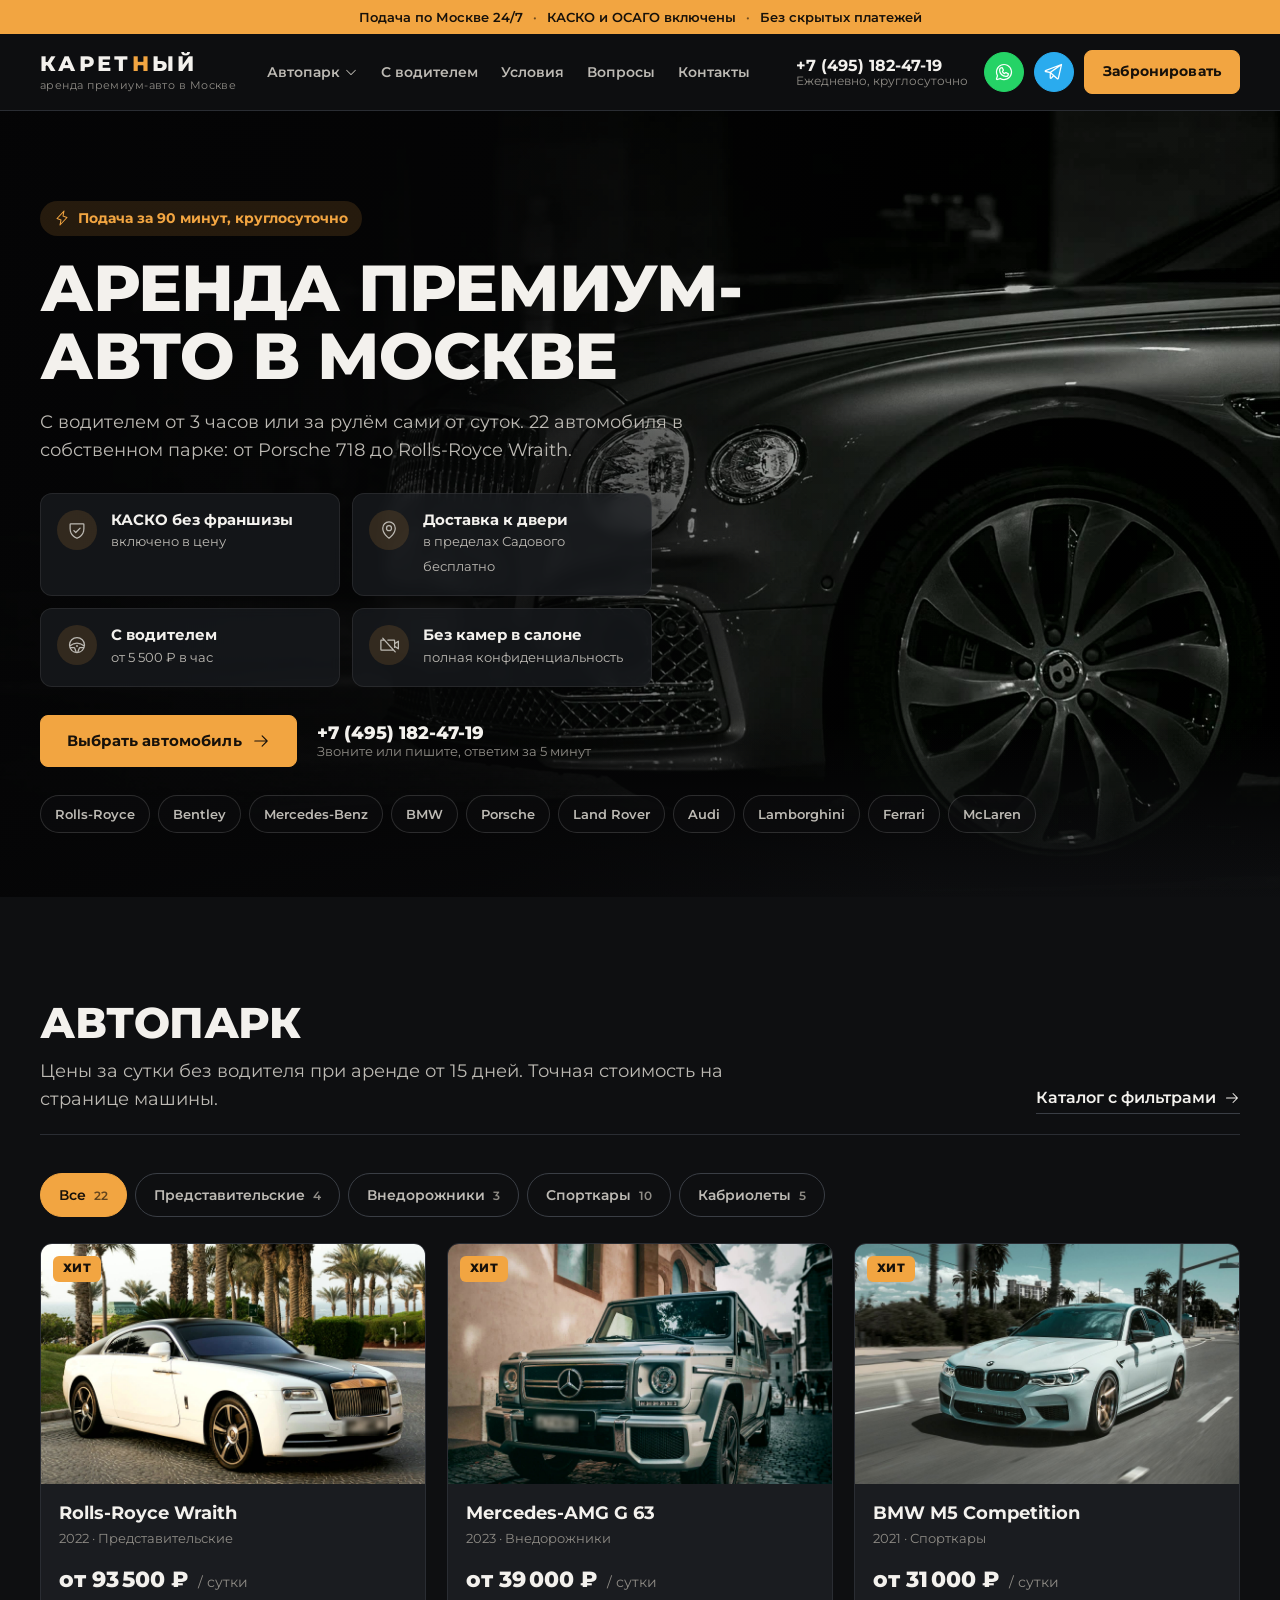
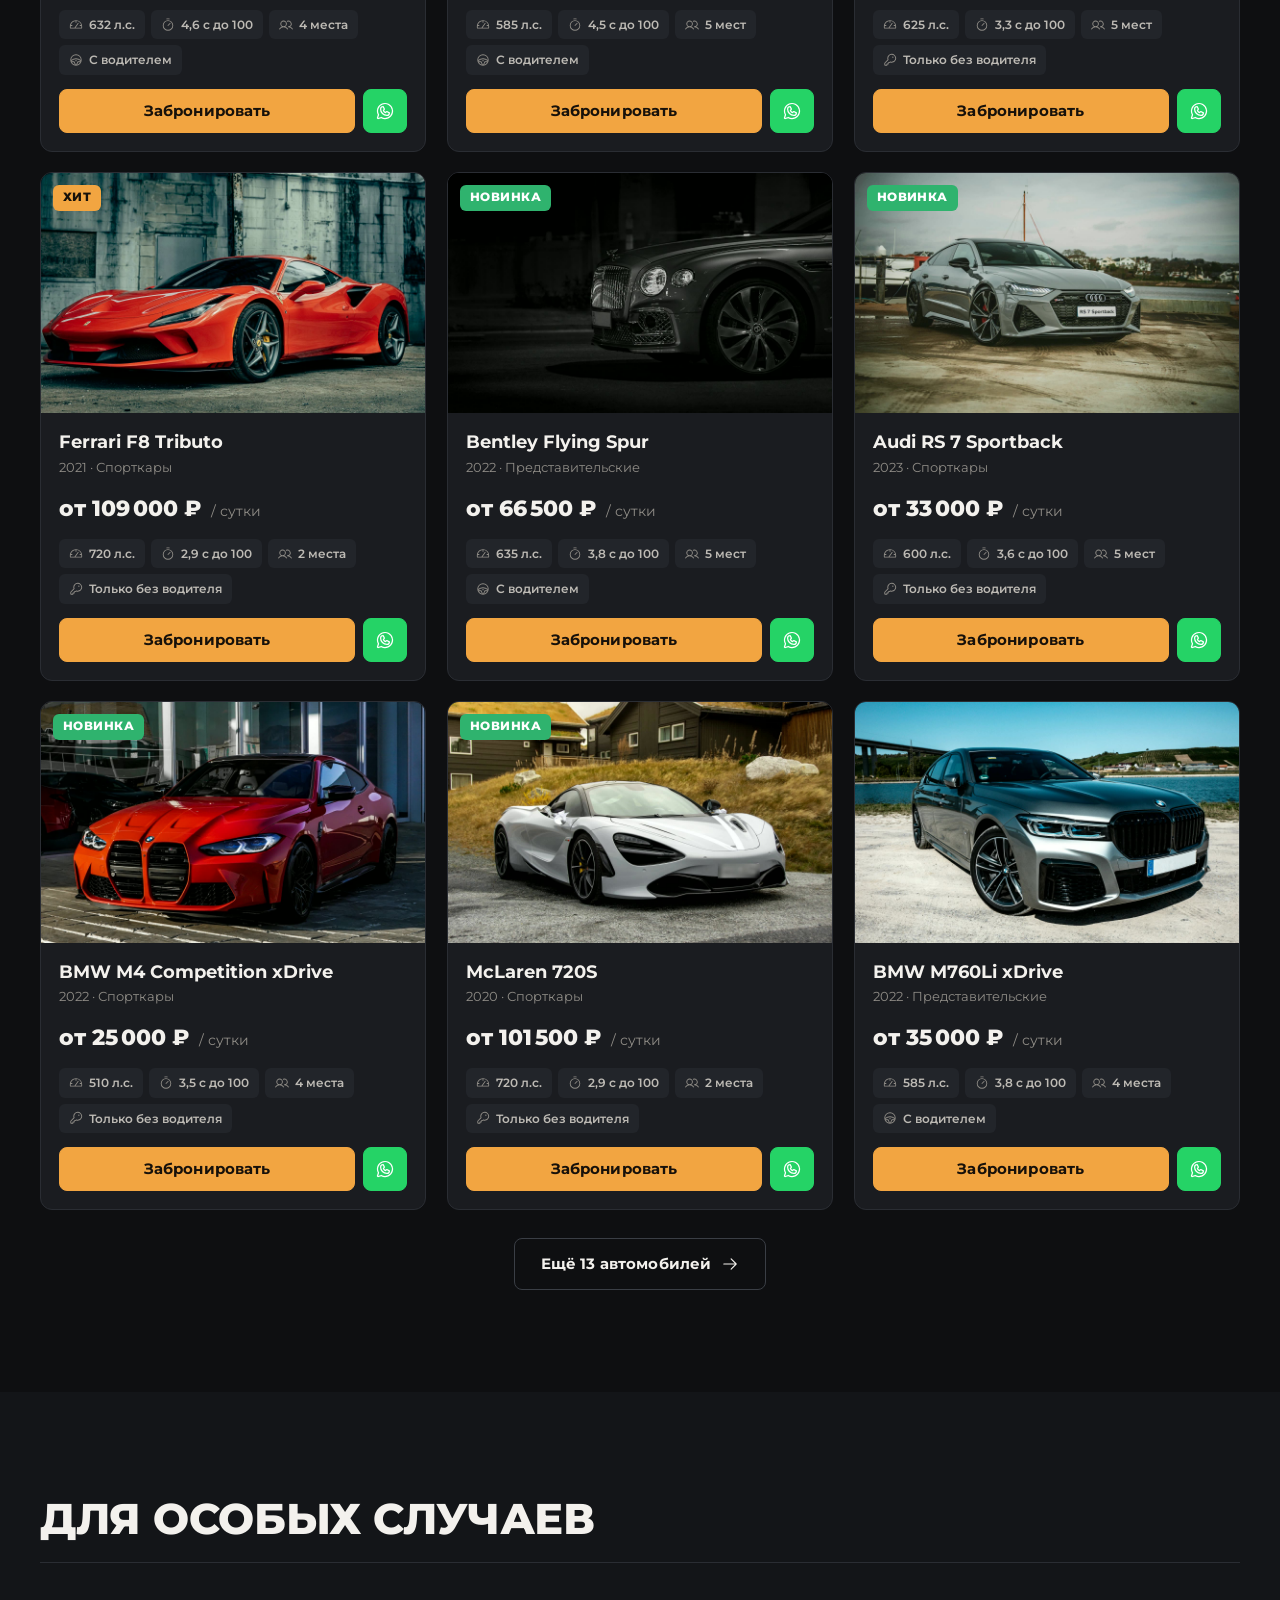
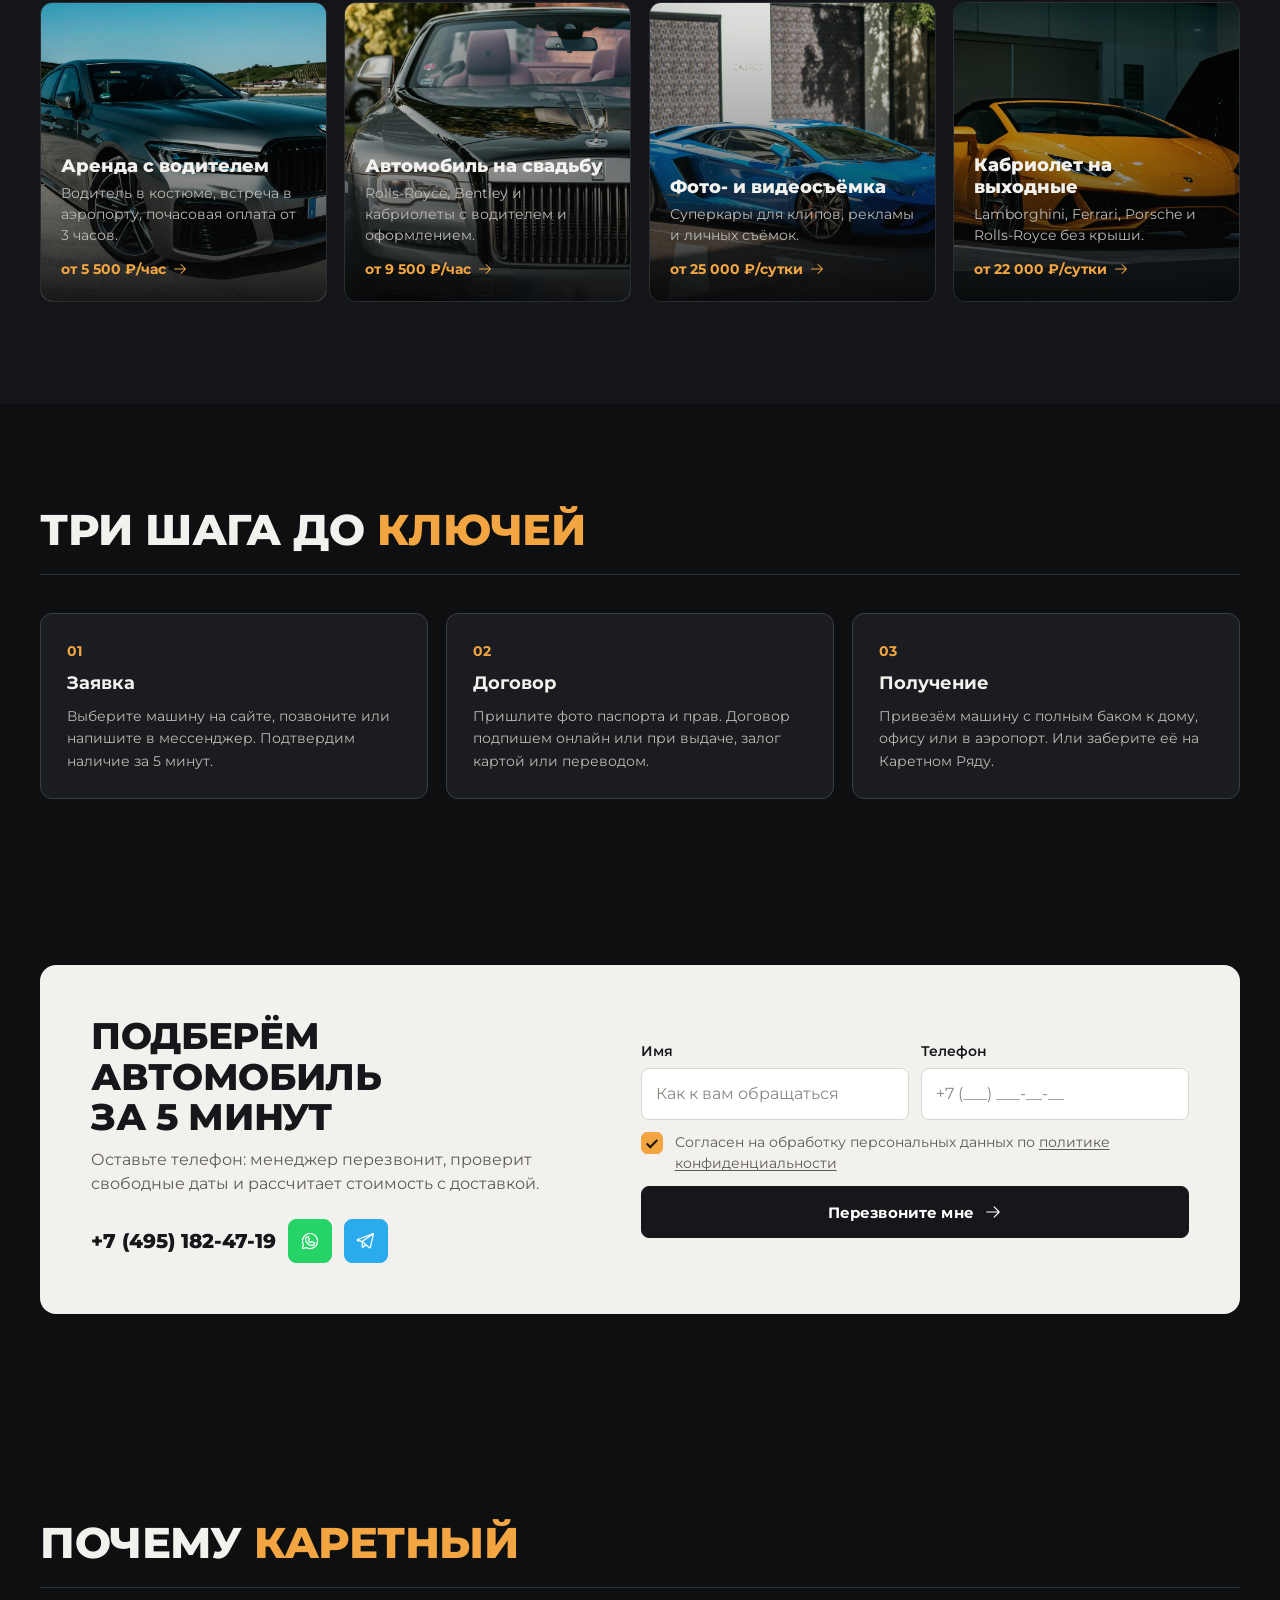
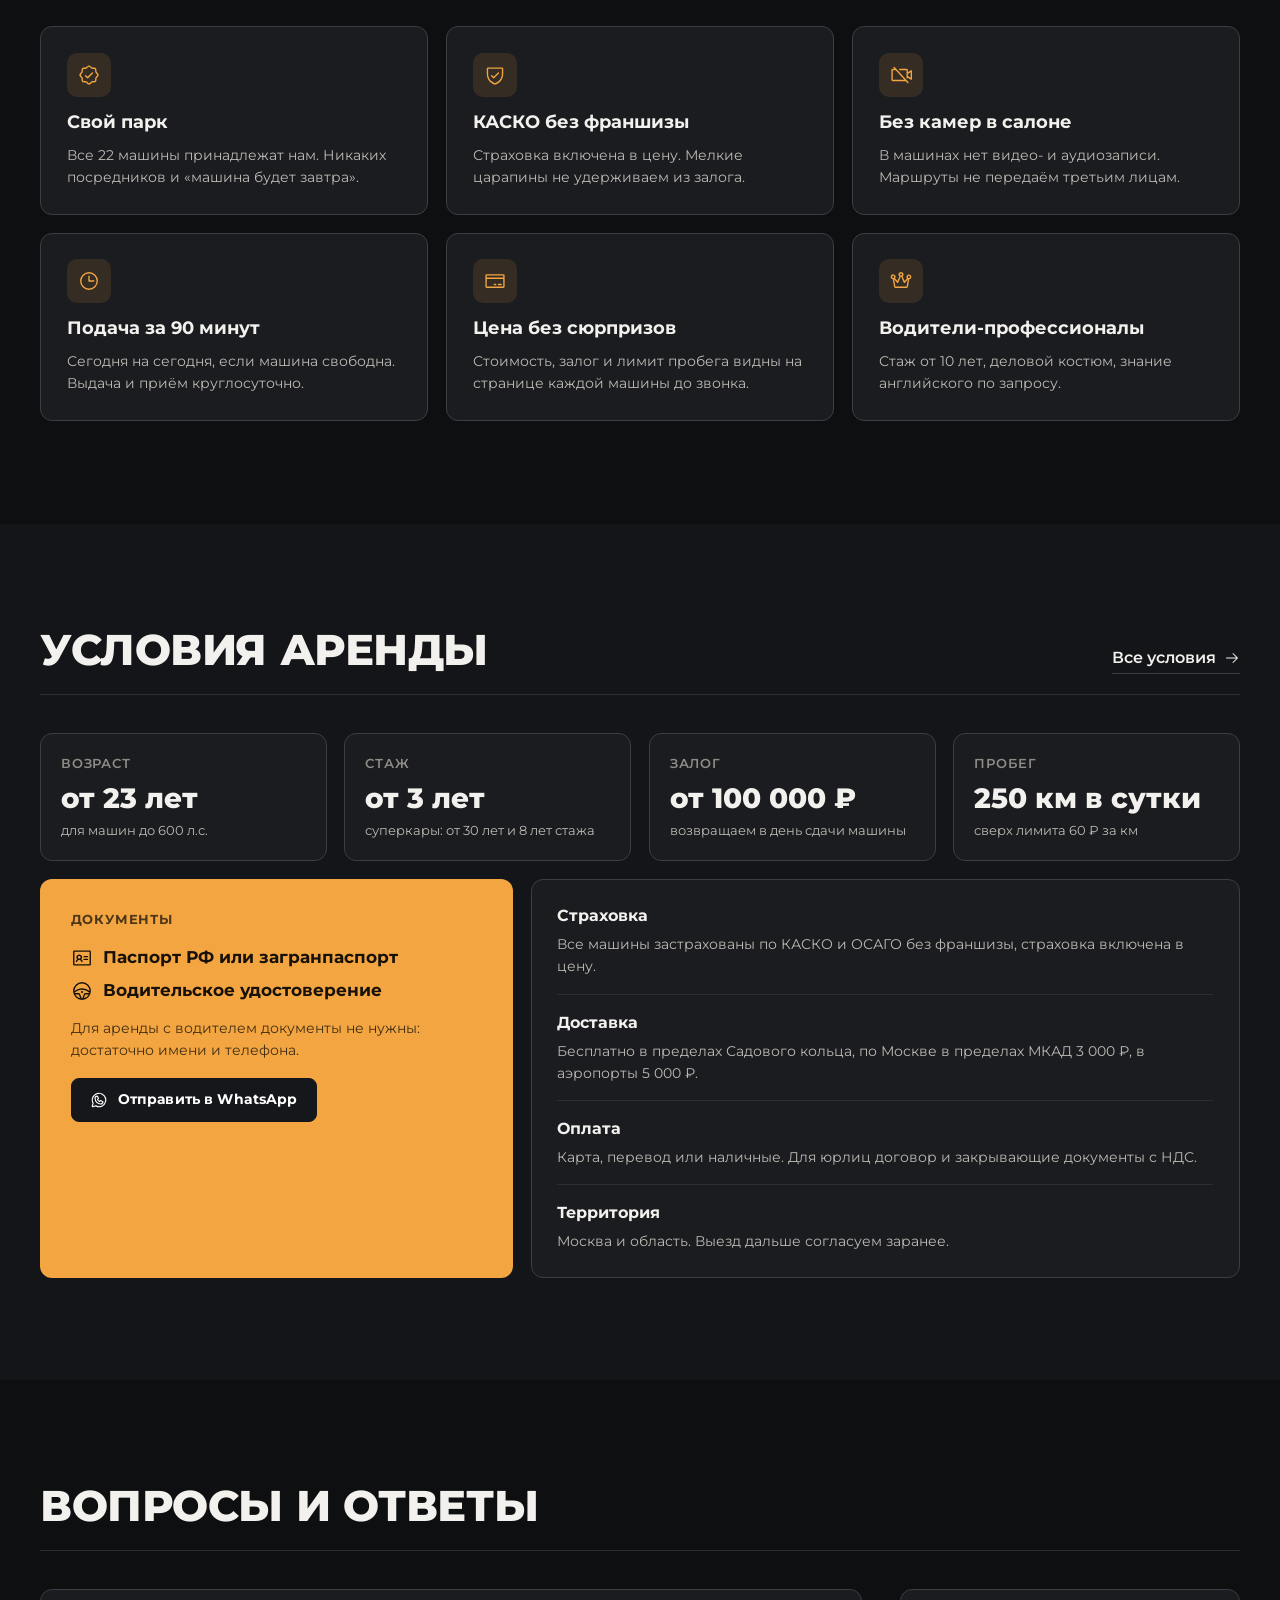
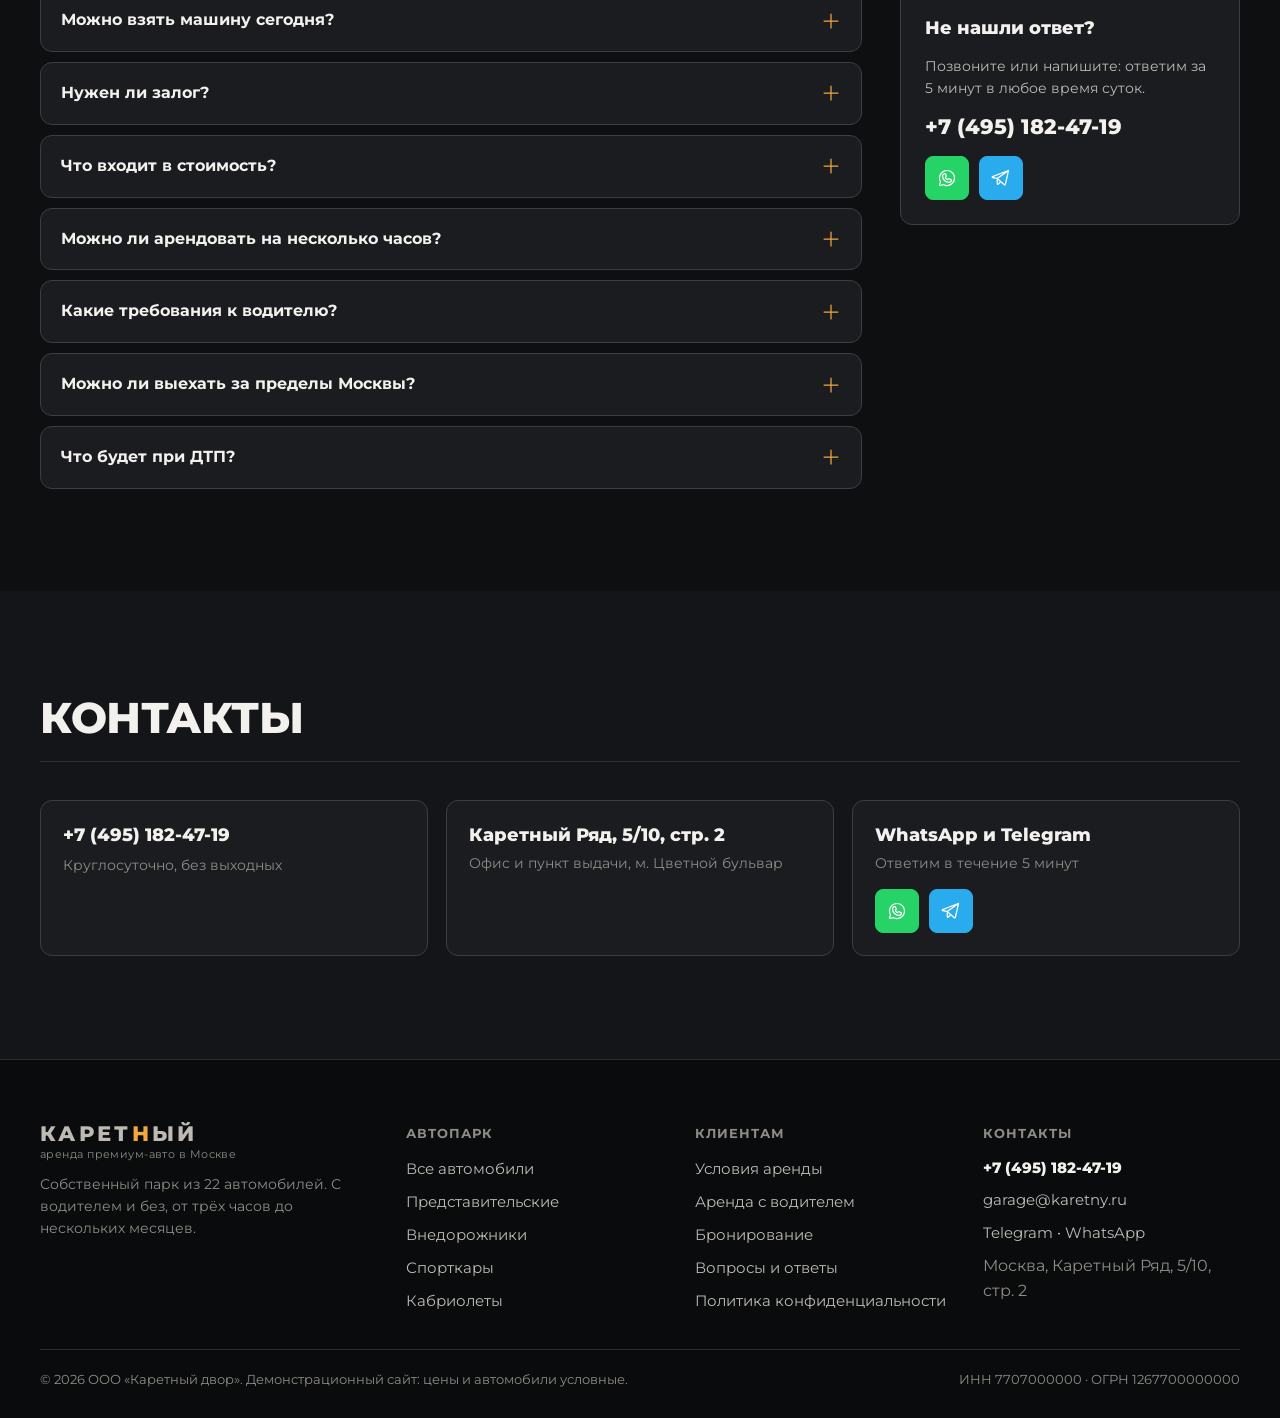
==== commit bdab8442: "Rebuild «Каретный» as a catalogue-first rental site Follows the conventions of the Moscow premium re" ====
--- a/index.html
+++ b/index.html
@@ -1,176 +1,255 @@
 <!doctype html>
-<html lang="ru">
+<html lang="ru" class="no-js">
 <head>
 <meta charset="utf-8">
 <meta name="viewport" content="width=device-width, initial-scale=1, viewport-fit=cover">
-<title>Каретный: подача автомобиля с водителем и без, Москва</title>
-<meta name="description" content="Восемь боксов на Каретном Ряду: Rolls-Royce, BMW, Porsche, G 63 и Range Rover с водителем и без. Машина у подъезда через полтора часа.">
-<meta name="theme-color" content="#0d0e10">
-<meta name="color-scheme" content="dark">
-<link rel="icon" href="data:image/svg+xml,%3Csvg xmlns='http://www.w3.org/2000/svg' viewBox='0 0 64 64'%3E%3Crect width='64' height='64' fill='%230d0e10'/%3E%3Ccircle cx='32' cy='32' r='9' fill='%23f2a541'/%3E%3C/svg%3E">
-<link rel="preload" href="assets/fonts/unbounded-cyrillic-300-normal.woff2" as="font" type="font/woff2" crossorigin>
-<link rel="preload" href="assets/fonts/golos-text-cyrillic-400-normal.woff2" as="font" type="font/woff2" crossorigin>
-<link rel="stylesheet" href="assets/css/style.css?v=11">
-<script>document.documentElement.classList.add("js");</script>
+<title>Каретный: аренда премиум-авто в Москве с водителем и без</title>
+<meta name="description" content="22 премиум-автомобиля в аренду в Москве: Rolls-Royce, Bentley, Mercedes-AMG, Porsche, Lamborghini, Ferrari. С водителем от 3 часов, без водителя от суток. Подача за 90 минут.">
+<meta name="theme-color" content="#0e0f11">
+<link rel="icon" href="data:image/svg+xml,%3Csvg xmlns=%22http://www.w3.org/2000/svg%22 viewBox=%220 0 32 32%22%3E%3Crect width=%2232%22 height=%2232%22 rx=%226%22 fill=%22%23f2a541%22/%3E%3Ctext x=%2216%22 y=%2223%22 font-family=%22Arial%22 font-weight=%22900%22 font-size=%2220%22 text-anchor=%22middle%22 fill=%22%2317110a%22%3EК%3C/text%3E%3C/svg%3E">
+<link rel="preload" href="assets/fonts/montserrat-cyrillic.woff2" as="font" type="font/woff2" crossorigin>
+<link rel="stylesheet" href="assets/css/style.css?v=27">
+<script>document.documentElement.classList.remove("no-js");</script>
 </head>
-<body class="has-dock">
-<a class="skip-link" href="#main">Перейти к содержанию</a>
-<header class="site-header site-header--over">
-  <div class="container site-header__inner">
-    <a class="wordmark" href="index.html" aria-label="Каретный, на главную">Каретный</a>
-    <nav class="nav" aria-label="Основная навигация">
-      <a href="fleet.html">Гараж</a>
+<body>
+<a class="skip" href="#main">К содержанию</a>
+<div class="topbar"><span>Подача по Москве 24/7</span><span>КАСКО и ОСАГО включены</span><span>Без скрытых платежей</span></div>
+<header class="header">
+  <div class="container header__inner">
+    <a class="logo" href="index.html" aria-label="Каретный, на главную">
+      <span class="logo__word">Карет<b>н</b>ый</span>
+      <span class="logo__sub">аренда премиум-авто в Москве</span>
+    </a>
+    <nav class="nav" aria-label="Основное меню">
+      <div class="nav__drop" data-drop>
+        <button type="button" aria-expanded="false" aria-controls="nav-menu">Автопарк <svg class="icon" aria-hidden="true"><use href="#i-caret-down"/></svg></button>
+        <div class="nav__menu" id="nav-menu">
+          <a href="fleet.html">Все автомобили<span data-count="all"></span></a>
+          <a href="fleet.html?cls=executive">Представительские<span data-count="executive"></span></a><a href="fleet.html?cls=suv">Внедорожники<span data-count="suv"></span></a><a href="fleet.html?cls=sport">Спорткары<span data-count="sport"></span></a><a href="fleet.html?cls=open">Кабриолеты<span data-count="open"></span></a>
+        </div>
+      </div>
+      <a href="fleet.html?driver=1">С водителем</a>
       <a href="terms.html">Условия</a>
+      <a href="index.html#faq">Вопросы</a>
+      <a href="index.html#contacts">Контакты</a>
     </nav>
-    <a class="header-phone" data-phone href="tel:+74951824719">+7 495 182-47-19</a>
-    <button class="icon-btn menu-toggle" type="button" aria-controls="mobile-menu" aria-expanded="false"><svg class="icon" aria-hidden="true"><use href="#i-list"></use></svg><span class="visually-hidden">Открыть меню</span></button>
+    <div class="header__contacts">
+      <div class="header__phone"><a href="tel:+74951824719" data-phone>+7 (495) 182-47-19</a><small>Ежедневно, круглосуточно</small></div>
+      <a class="ibtn ibtn--wa header__msg" href="https://wa.me/74951824719" target="_blank" rel="noopener" aria-label="Написать в WhatsApp"><svg class="icon" aria-hidden="true"><use href="#i-whatsapp-logo"/></svg></a>
+      <a class="ibtn ibtn--tg header__msg" href="https://t.me/karetny_garage" target="_blank" rel="noopener" aria-label="Написать в Telegram"><svg class="icon" aria-hidden="true"><use href="#i-telegram-logo"/></svg></a>
+      <a class="btn btn--sm" href="booking.html">Забронировать</a>
+      <button class="ibtn burger" type="button" aria-label="Открыть меню" aria-controls="drawer" aria-expanded="false" data-open-drawer><svg class="icon" aria-hidden="true"><use href="#i-list"/></svg></button>
+    </div>
   </div>
 </header>
-<div class="mobile-menu" id="mobile-menu" inert>
-  <a href="index.html">Главная</a>
-  <a href="fleet.html">Гараж</a>
-  <a href="terms.html">Условия</a>
-  <a href="booking.html">Забронировать</a>
-  <a class="mobile-menu__phone" data-phone href="tel:+74951824719">+7 495 182-47-19</a>
+<div class="drawer" id="drawer" aria-hidden="true">
+  <button class="drawer__scrim" type="button" tabindex="-1" aria-label="Закрыть меню" data-close-drawer></button>
+  <div class="drawer__panel" role="dialog" aria-modal="true" aria-label="Меню">
+    <div class="drawer__top">
+      <a class="logo" href="index.html"><span class="logo__word">Карет<b>н</b>ый</span></a>
+      <button class="ibtn" type="button" aria-label="Закрыть меню" data-close-drawer><svg class="icon" aria-hidden="true"><use href="#i-x"/></svg></button>
+    </div>
+    <nav class="drawer__nav" aria-label="Меню">
+      <a href="fleet.html">Автопарк<span data-count="all"></span></a>
+      <a class="is-sub" href="fleet.html?cls=executive">Представительские<span data-count="executive"></span></a><a class="is-sub" href="fleet.html?cls=suv">Внедорожники<span data-count="suv"></span></a><a class="is-sub" href="fleet.html?cls=sport">Спорткары<span data-count="sport"></span></a><a class="is-sub" href="fleet.html?cls=open">Кабриолеты<span data-count="open"></span></a>
+      <a href="fleet.html?driver=1">С водителем</a>
+      <a href="terms.html">Условия аренды</a>
+      <a href="index.html#faq">Вопросы</a>
+      <a href="index.html#contacts">Контакты</a>
+    </nav>
+    <div>
+      <a class="drawer__phone" href="tel:+74951824719">+7 (495) 182-47-19</a>
+      <p class="muted">Ежедневно, круглосуточно</p>
+    </div>
+    <div class="drawer__msg">
+      <a class="ibtn ibtn--wa" href="https://wa.me/74951824719" target="_blank" rel="noopener" aria-label="WhatsApp"><svg class="icon" aria-hidden="true"><use href="#i-whatsapp-logo"/></svg></a>
+      <a class="ibtn ibtn--tg" href="https://t.me/karetny_garage" target="_blank" rel="noopener" aria-label="Telegram"><svg class="icon" aria-hidden="true"><use href="#i-telegram-logo"/></svg></a>
+    </div>
+    <a class="btn btn--block" href="booking.html">Забронировать автомобиль</a>
+  </div>
 </div>
 <main id="main">
-  <section class="street" id="street" aria-labelledby="street-title">
-    <div class="street__sticky">
-      <div class="street__sky" aria-hidden="true"></div>
-      <div class="street__curb" aria-hidden="true"></div>
-      <div class="street__track" id="street-track">
-        <div class="street__intro">
-          <h1 class="display" id="street-title">Восемь боксов на&nbsp;Каретном Ряду</h1>
-          <p class="lead">Машина у вашего подъезда через полтора часа после звонка. С водителем или за рулём сами.</p>
+<section class="hero">
+  <div class="hero__bg"><img src="assets/cars/hero.jpg" alt="Bentley Flying Spur ночью" fetchpriority="high"></div>
+  <div class="container hero__inner">
+    <div class="hero__text">
+      <span class="hero__tag"><svg class="icon" aria-hidden="true"><use href="#i-lightning"/></svg>Подача за 90 минут, круглосуточно</span>
+      <h1 class="h1">Аренда премиум-авто в&nbsp;Москве</h1>
+      <p class="lead">С водителем от 3 часов или за рулём сами от суток. 22 автомобиля в собственном парке: от Porsche 718 до Rolls-Royce Wraith.</p>
+    </div>
+    <div class="hero__perks">
+      <div class="perk"><span class="perk__icon"><svg class="icon" aria-hidden="true"><use href="#i-shield-check"/></svg></span><div><b>КАСКО без франшизы</b><span>включено в цену</span></div></div>
+      <div class="perk"><span class="perk__icon"><svg class="icon" aria-hidden="true"><use href="#i-map-pin"/></svg></span><div><b>Доставка к двери</b><span>в пределах Садового бесплатно</span></div></div>
+      <div class="perk"><span class="perk__icon"><svg class="icon" aria-hidden="true"><use href="#i-steering-wheel"/></svg></span><div><b>С водителем</b><span>от 5 500 ₽ в час</span></div></div>
+      <div class="perk"><span class="perk__icon"><svg class="icon" aria-hidden="true"><use href="#i-video-camera-slash"/></svg></span><div><b>Без камер в салоне</b><span>полная конфиденциальность</span></div></div>
+    </div>
+    <div class="hero__actions">
+      <a class="btn" href="#fleet">Выбрать автомобиль <svg class="icon icon--go" aria-hidden="true"><use href="#i-arrow-right"/></svg></a>
+      <div class="hero__call"><a href="tel:+74951824719">+7 (495) 182-47-19</a><small>Звоните или пишите, ответим за 5 минут</small></div>
+    </div>
+    <nav class="brands" aria-label="Марки"><a href="fleet.html?brand=Rolls-Royce">Rolls-Royce</a><a href="fleet.html?brand=Bentley">Bentley</a><a href="fleet.html?brand=Mercedes-Benz">Mercedes-Benz</a><a href="fleet.html?brand=BMW">BMW</a><a href="fleet.html?brand=Porsche">Porsche</a><a href="fleet.html?brand=Land Rover">Land Rover</a><a href="fleet.html?brand=Audi">Audi</a><a href="fleet.html?brand=Lamborghini">Lamborghini</a><a href="fleet.html?brand=Ferrari">Ferrari</a><a href="fleet.html?brand=McLaren">McLaren</a></nav>
+  </div>
+</section>
+
+<section class="section" id="fleet">
+  <div class="container">
+    <div class="section__head">
+      <div>
+        <h2 class="h2">Автопарк</h2>
+        <p class="lead">Цены за сутки без водителя при аренде от 15 дней. Точная стоимость на странице машины.</p>
+      </div>
+      <a class="link" href="fleet.html">Каталог с фильтрами <svg class="icon" aria-hidden="true"><use href="#i-arrow-right"/></svg></a>
+    </div>
+    <div class="tabs" id="home-tabs" role="toolbar" aria-label="Класс автомобиля"></div>
+    <div class="cards" id="home-cards" aria-live="polite"></div>
+    <div class="more"><a class="btn btn--ghost" id="home-more" href="fleet.html">Показать все автомобили <svg class="icon icon--go" aria-hidden="true"><use href="#i-arrow-right"/></svg></a></div>
+  </div>
+</section>
+
+<section class="section section--alt">
+  <div class="container">
+    <div class="section__head"><h2 class="h2">Для особых случаев</h2></div>
+    <div class="tiles"><a class="tile reveal" style="--i:0" href="fleet.html?driver=1"><img src="assets/cars/m760li.jpg" alt="" loading="lazy" decoding="async"><b>Аренда с водителем</b><p>Водитель в костюме, встреча в аэропорту, почасовая оплата от 3 часов.</p><span>от 5 500 ₽/час <svg class="icon" aria-hidden="true"><use href="#i-arrow-right"/></svg></span></a><a class="tile reveal" style="--i:1" href="booking.html?car=dawn&driver=1"><img src="assets/cars/dawn.jpg" alt="" loading="lazy" decoding="async"><b>Автомобиль на свадьбу</b><p>Rolls-Royce, Bentley и кабриолеты с водителем и оформлением.</p><span>от 9 500 ₽/час <svg class="icon" aria-hidden="true"><use href="#i-arrow-right"/></svg></span></a><a class="tile reveal" style="--i:2" href="fleet.html?cls=sport"><img src="assets/cars/aventador.jpg" alt="" loading="lazy" decoding="async"><b>Фото- и видеосъёмка</b><p>Суперкары для клипов, рекламы и личных съёмок.</p><span>от 25 000 ₽/сутки <svg class="icon" aria-hidden="true"><use href="#i-arrow-right"/></svg></span></a><a class="tile reveal" style="--i:3" href="fleet.html?cls=open"><img src="assets/cars/huracan-evo.jpg" alt="" loading="lazy" decoding="async"><b>Кабриолет на выходные</b><p>Lamborghini, Ferrari, Porsche и Rolls-Royce без крыши.</p><span>от 22 000 ₽/сутки <svg class="icon" aria-hidden="true"><use href="#i-arrow-right"/></svg></span></a></div>
+  </div>
+</section>
+
+<section class="section">
+  <div class="container">
+    <div class="section__head"><h2 class="h2">Три шага до <span class="hl">ключей</span></h2></div>
+    <div class="steps">
+      <div class="box reveal" style="--i:0"><span class="box__num">01</span><h3>Заявка</h3><p>Выберите машину на сайте, позвоните или напишите в мессенджер. Подтвердим наличие за 5 минут.</p></div>
+      <div class="box reveal" style="--i:1"><span class="box__num">02</span><h3>Договор</h3><p>Пришлите фото паспорта и прав. Договор подпишем онлайн или при выдаче, залог картой или переводом.</p></div>
+      <div class="box reveal" style="--i:2"><span class="box__num">03</span><h3>Получение</h3><p>Привезём машину с полным баком к дому, офису или в аэропорт. Или заберите её на Каретном Ряду.</p></div>
+    </div>
+  </div>
+</section>
+
+<section class="section section--tight" id="lead">
+  <div class="container">
+    <div class="lead-band reveal">
+      <div>
+        <h2 class="h2">Подберём автомобиль за 5 минут</h2>
+        <p>Оставьте телефон: менеджер перезвонит, проверит свободные даты и рассчитает стоимость с доставкой.</p>
+        <div class="lead-band__phone">
+          <a class="tel" href="tel:+74951824719">+7 (495) 182-47-19</a>
+          <a class="ibtn ibtn--wa" href="https://wa.me/74951824719" target="_blank" rel="noopener" aria-label="WhatsApp"><svg class="icon" aria-hidden="true"><use href="#i-whatsapp-logo"/></svg></a>
+          <a class="ibtn ibtn--tg" href="https://t.me/karetny_garage" target="_blank" rel="noopener" aria-label="Telegram"><svg class="icon" aria-hidden="true"><use href="#i-telegram-logo"/></svg></a>
         </div>
-        <div class="street__end">
-          <h2 class="h2">Нужна другая машина?</h2>
-          <p class="lead">Через партнёрские гаражи подберём модель под ваш вечер за сутки.</p>
-          <p><a class="text-link" href="fleet.html">Схема гаража <svg class="icon" aria-hidden="true"><use href="#i-arrow-right"></use></svg></a></p>
-        </div>
-      </div>
-      <div class="street__progress" aria-hidden="true"><span></span></div>
-    </div>
-  </section>
-
-  <section class="band-blue" aria-labelledby="evening-title">
-    <div class="container evening">
-      <h2 class="visually-hidden" id="evening-title">Как пройдёт ваш вечер</h2>
-      <ol class="evening__text">
-        <li><time data-t="-90">21:00</time><span>Вы оставляете заявку.</span></li>
-        <li><time data-t="-75">21:15</time><span>Менеджер уточняет адрес и пожелания.</span></li>
-        <li><time data-t="-40">21:50</time><span>Машина готова, водитель знает маршрут.</span></li>
-        <li><time data-t="-10">22:20</time><span>Автомобиль у подъезда.</span></li>
-        <li><time data-t="0">22:30</time><span>Вы садитесь.</span></li>
-      </ol>
-      <div class="evening__foot">
-        <span>Предоплата не нужна, оплата после поездки.</span>
-        <span>Отмена бесплатно за 24 часа.</span>
-      </div>
-    </div>
-  </section>
-
-  <section class="section" aria-labelledby="ways-title">
-    <div class="container">
-      <h2 class="visually-hidden" id="ways-title">Два способа поехать</h2>
-      <div class="ways">
-        <div class="way way--driver">
-          <h3 class="h3">С водителем</h3>
-          <p class="way__price">от 6&#8239;900&nbsp;₽<small>в час, минимум 3 часа</small></p>
-          <ul class="dash-list">
-            <li>Водители в штате, стаж от десяти лет, говорят по-английски.</li>
-            <li>Ожидание входит в оплаченные часы.</li>
-            <li>С 00:00 до 06:00 ночной тариф, +20% к часу.</li>
-          </ul>
-        </div>
-        <div class="way way--self">
-          <h3 class="h3">За рулём сами</h3>
-          <p class="way__price">от 98&#8239;000&nbsp;₽<small>в сутки, 300 км включены</small></p>
-          <ul class="dash-list">
-            <li>Машина у вашего дома с полным баком.</li>
-            <li>Депозит блокируется на карте и снимается в день сдачи.</li>
-            <li>Возраст от 25 лет, стаж от 5 лет. КАСКО включено.</li>
-          </ul>
-        </div>
-      </div>
-      <div class="occasions">
-        <div class="occasion"><h3>Свадьбы</h3><span class="occasion__tag">от 4 часов</span><p>Rolls-Royce Dawn с открытым верхом, лента в цвет платья, до трёх машин с одним координатором.</p></div>
-        <div class="occasion"><h3>Аэропорты</h3><span class="occasion__tag">фиксированная цена</span><p>Встреча в зале прилёта с табличкой. Следим за рейсом, ожидание при задержке бесплатно.</p></div>
-        <div class="occasion"><h3>Деловые дни</h3><span class="occasion__tag">от 8 часов</span><p>Один водитель на весь день. Ожидание у переговорных без счётчика, вода и зарядки в салоне.</p></div>
-      </div>
-    </div>
-  </section>
-
-  <section class="section" aria-labelledby="qa-title" style="padding-top:0">
-    <div class="container">
-      <div class="section-head"><h2 class="h2" id="qa-title">Перед первой поездкой</h2></div>
-      <dl class="qa">
-        <dt>Как быстро подадут машину?</dt>
-        <dd>Через 90 минут после заявки, если машина свободна. На утро лучше оставить заявку до 20:00 накануне.</dd>
-        <dt>Можно заказать для другого человека?</dt>
-        <dd>Да. В заявке укажите имя и телефон пассажира, водитель свяжется с ним напрямую, а подтверждение придёт вам.</dd>
-        <dt>Что нужно, чтобы ехать без водителя?</dt>
-        <dd>Паспорт и права, возраст от 25 лет и стаж от 5 лет. Для Lamborghini от 30 лет и 8 лет стажа.</dd>
-        <dt>Можно выехать за пределы Москвы?</dt>
-        <dd>По Московской и соседним областям без доплаты. Поездки дальше обсуждаем заранее.</dd>
-        <dt>Вы работаете с компаниями?</dt>
-        <dd>По договору, с ежемесячными закрывающими документами. Постоянным клиентам закрепляем водителя.</dd>
+      </div>
+      <form class="js-lead" novalidate>
+        <div class="field"><label for="lead-name">Имя</label><input id="lead-name" name="name" autocomplete="name" placeholder="Как к вам обращаться"><span class="field__error">Напишите имя</span></div>
+        <div class="field"><label for="lead-phone">Телефон</label><input id="lead-phone" name="phone" type="tel" inputmode="tel" autocomplete="tel" placeholder="+7 (___) ___-__-__" data-phone-mask><span class="field__error">Проверьте номер: нужно 10 цифр после +7</span></div>
+        <label class="check"><input type="checkbox" name="agree" checked><span>Согласен на обработку персональных данных по <a href="terms.html#privacy">политике конфиденциальности</a></span></label>
+        <button class="btn btn--dark" type="submit">Перезвоните мне <svg class="icon icon--go" aria-hidden="true"><use href="#i-arrow-right"/></svg></button>
+        <div class="done" role="status"><b>Заявка принята</b><span>Номер <code></code>. Перезвоним в течение 5 минут.</span></div>
+      </form>
+    </div>
+  </div>
+</section>
+
+
+<section class="section">
+  <div class="container">
+    <div class="section__head"><h2 class="h2">Почему <span class="hl">Каретный</span></h2></div>
+    <div class="reasons"><div class="box reveal" style="--i:0"><span class="box__icon"><svg class="icon" aria-hidden="true"><use href="#i-seal-check"/></svg></span><h3>Свой парк</h3><p>Все 22 машины принадлежат нам. Никаких посредников и «машина будет завтра».</p></div><div class="box reveal" style="--i:1"><span class="box__icon"><svg class="icon" aria-hidden="true"><use href="#i-shield-check"/></svg></span><h3>КАСКО без франшизы</h3><p>Страховка включена в цену. Мелкие царапины не удерживаем из залога.</p></div><div class="box reveal" style="--i:2"><span class="box__icon"><svg class="icon" aria-hidden="true"><use href="#i-video-camera-slash"/></svg></span><h3>Без камер в салоне</h3><p>В машинах нет видео- и аудиозаписи. Маршруты не передаём третьим лицам.</p></div><div class="box reveal" style="--i:3"><span class="box__icon"><svg class="icon" aria-hidden="true"><use href="#i-clock"/></svg></span><h3>Подача за 90 минут</h3><p>Сегодня на сегодня, если машина свободна. Выдача и приём круглосуточно.</p></div><div class="box reveal" style="--i:4"><span class="box__icon"><svg class="icon" aria-hidden="true"><use href="#i-credit-card"/></svg></span><h3>Цена без сюрпризов</h3><p>Стоимость, залог и лимит пробега видны на странице каждой машины до звонка.</p></div><div class="box reveal" style="--i:5"><span class="box__icon"><svg class="icon" aria-hidden="true"><use href="#i-crown"/></svg></span><h3>Водители-профессионалы</h3><p>Стаж от 10 лет, деловой костюм, знание английского по запросу.</p></div></div>
+  </div>
+</section>
+
+<section class="section section--alt" id="terms">
+  <div class="container">
+    <div class="section__head">
+      <h2 class="h2">Условия аренды</h2>
+      <a class="link" href="terms.html">Все условия <svg class="icon" aria-hidden="true"><use href="#i-arrow-right"/></svg></a>
+    </div>
+    <div class="stats">
+      <div class="stat reveal" style="--i:0"><small>Возраст</small><b>от 23 лет</b><span>для машин до 600 л.с.</span></div>
+      <div class="stat reveal" style="--i:1"><small>Стаж</small><b>от 3 лет</b><span>суперкары: от 30 лет и 8 лет стажа</span></div>
+      <div class="stat reveal" style="--i:2"><small>Залог</small><b>от 100&nbsp;000&nbsp;₽</b><span>возвращаем в день сдачи машины</span></div>
+      <div class="stat reveal" style="--i:3"><small>Пробег</small><b>250&nbsp;км в&nbsp;сутки</b><span>сверх лимита 60 ₽ за км</span></div>
+    </div>
+    <div class="rules">
+      <div class="docs reveal">
+        <small>Документы</small>
+        <ul>
+          <li><svg class="icon" aria-hidden="true"><use href="#i-identification-card"/></svg>Паспорт РФ или загранпаспорт</li>
+          <li><svg class="icon" aria-hidden="true"><use href="#i-steering-wheel"/></svg>Водительское удостоверение</li>
+        </ul>
+        <p>Для аренды с водителем документы не нужны: достаточно имени и телефона.</p>
+        <a class="btn btn--dark btn--sm" href="https://wa.me/74951824719?text=%D0%97%D0%B4%D1%80%D0%B0%D0%B2%D1%81%D1%82%D0%B2%D1%83%D0%B9%D1%82%D0%B5!%20%D0%9E%D1%82%D0%BF%D1%80%D0%B0%D0%B2%D0%BB%D1%8F%D1%8E%20%D0%B4%D0%BE%D0%BA%D1%83%D0%BC%D0%B5%D0%BD%D1%82%D1%8B" target="_blank" rel="noopener"><svg class="icon" aria-hidden="true"><use href="#i-whatsapp-logo"/></svg>Отправить в WhatsApp</a>
+      </div>
+      <dl class="rule-list reveal">
+        <div><dt>Страховка</dt><dd>Все машины застрахованы по КАСКО и ОСАГО без франшизы, страховка включена в цену.</dd></div>
+        <div><dt>Доставка</dt><dd>Бесплатно в пределах Садового кольца, по Москве в пределах МКАД 3 000 ₽, в аэропорты 5 000 ₽.</dd></div>
+        <div><dt>Оплата</dt><dd>Карта, перевод или наличные. Для юрлиц договор и закрывающие документы с НДС.</dd></div>
+        <div><dt>Территория</dt><dd>Москва и область. Выезд дальше согласуем заранее.</dd></div>
       </dl>
     </div>
-  </section>
-
-  <section class="section" aria-labelledby="call-title" style="padding-top:0">
-    <div class="container call">
-      <h2 class="visually-hidden" id="call-title">Позвонить в гараж</h2>
-      <p class="lead">На связи круглосуточно.</p>
-      <a class="call__number" data-phone href="tel:+74951824719">+7 495 182-47-19</a>
-      <div class="call__links">
-        <a class="text-link" href="https://t.me/karetny_garage">Написать в Telegram <svg class="icon" aria-hidden="true"><use href="#i-arrow-up-right"></use></svg></a>
-        <a class="text-link" href="https://wa.me/74951824719">WhatsApp <svg class="icon" aria-hidden="true"><use href="#i-arrow-up-right"></use></svg></a>
-      </div>
-    </div>
-  </section>
+  </div>
+</section>
+
+<section class="section" id="faq">
+  <div class="container">
+    <div class="section__head"><h2 class="h2">Вопросы и ответы</h2></div>
+    <div class="faq-wrap"><div class="faq"><details class="reveal"><summary>Можно взять машину сегодня?<svg class="icon" aria-hidden="true"><use href="#i-plus"/></svg></summary><p>Да, если она свободна. Минимальное время от звонка до подачи 90 минут, ночью столько же.</p></details><details class="reveal"><summary>Нужен ли залог?<svg class="icon" aria-hidden="true"><use href="#i-plus"/></svg></summary><p>Да, для аренды без водителя. Сумма указана на странице автомобиля, от 100 000 ₽. Возвращаем в день сдачи машины после осмотра. С водителем залог не нужен.</p></details><details class="reveal"><summary>Что входит в стоимость?<svg class="icon" aria-hidden="true"><use href="#i-plus"/></svg></summary><p>Автомобиль, КАСКО и ОСАГО без франшизы, 250 км пробега в сутки, мойка и полный бак при выдаче. Подача в пределах Садового кольца бесплатная.</p></details><details class="reveal"><summary>Можно ли арендовать на несколько часов?<svg class="icon" aria-hidden="true"><use href="#i-plus"/></svg></summary><p>С водителем: от 3 часов, почасовая цена указана на странице машины. Без водителя минимальный срок 1 сутки.</p></details><details class="reveal"><summary>Какие требования к водителю?<svg class="icon" aria-hidden="true"><use href="#i-plus"/></svg></summary><p>Возраст от 23 лет и стаж от 3 лет. Для суперкаров (McLaren, Ferrari, Lamborghini, Aventador): от 30 лет и стаж от 8 лет.</p></details><details class="reveal"><summary>Можно ли выехать за пределы Москвы?<svg class="icon" aria-hidden="true"><use href="#i-plus"/></svg></summary><p>По Московской области без согласования. Поездки в другие регионы обсуждаем заранее, цена не меняется.</p></details><details class="reveal"><summary>Что будет при ДТП?<svg class="icon" aria-hidden="true"><use href="#i-plus"/></svg></summary><p>Звоните нам: приедем, вызовем ГИБДД и при необходимости заменим машину. Ремонт покрывает КАСКО, франшизы нет.</p></details></div><aside class="ask reveal"><b>Не нашли ответ?</b><p>Позвоните или напишите: ответим за 5 минут в любое время суток.</p><a class="tel" href="tel:+74951824719">+7 (495) 182-47-19</a><div class="drawer__msg"><a class="ibtn ibtn--wa" href="https://wa.me/74951824719" target="_blank" rel="noopener" aria-label="WhatsApp"><svg class="icon" aria-hidden="true"><use href="#i-whatsapp-logo"/></svg></a><a class="ibtn ibtn--tg" href="https://t.me/karetny_garage" target="_blank" rel="noopener" aria-label="Telegram"><svg class="icon" aria-hidden="true"><use href="#i-telegram-logo"/></svg></a></div></aside></div>
+  </div>
+</section>
+
+<section class="section section--alt" id="contacts">
+  <div class="container">
+    <div class="section__head"><h2 class="h2">Контакты</h2></div>
+    <div class="contacts">
+      <div class="contact reveal" style="--i:0"><a href="tel:+74951824719"><b>+7 (495) 182-47-19</b></a><span>Круглосуточно, без выходных</span></div>
+      <div class="contact reveal" style="--i:1"><b>Каретный Ряд, 5/10, стр. 2</b><span>Офис и пункт выдачи, м. Цветной бульвар</span></div>
+      <div class="contact reveal" style="--i:2"><b>WhatsApp и Telegram</b><span>Ответим в течение 5 минут</span><div class="drawer__msg"><a class="ibtn ibtn--wa" href="https://wa.me/74951824719" target="_blank" rel="noopener" aria-label="WhatsApp"><svg class="icon" aria-hidden="true"><use href="#i-whatsapp-logo"/></svg></a><a class="ibtn ibtn--tg" href="https://t.me/karetny_garage" target="_blank" rel="noopener" aria-label="Telegram"><svg class="icon" aria-hidden="true"><use href="#i-telegram-logo"/></svg></a></div></div>
+    </div>
+  </div>
+</section>
 </main>
-
-<div class="dock" id="dock" role="region" aria-label="Подача машины">
-  <div class="container dock__inner">
-    <div class="dock__car"><span class="dock__label" id="dock-label">Перед вами</span><span class="dock__name" id="dock-name" aria-live="polite">Гараж</span></div>
-    <div class="dock__when">
-      <label class="visually-hidden" for="dock-day">День подачи</label>
-      <select class="dock__day" id="dock-day"></select>
-      <div class="dock__time" role="group" aria-label="Время подачи">
-        <button class="icon-btn" type="button" id="dock-minus" aria-label="Раньше на 15 минут"><svg class="icon" aria-hidden="true"><use href="#i-minus"></use></svg></button>
-        <output id="dock-time" aria-live="polite">22:30</output>
-        <button class="icon-btn" type="button" id="dock-plus" aria-label="Позже на 15 минут"><svg class="icon" aria-hidden="true"><use href="#i-plus"></use></svg></button>
-      </div>
-    </div>
-    <div class="dock__mode" role="radiogroup" aria-label="Режим аренды">
-      <label><input type="radio" name="dock-mode" value="driver" checked><span>С водителем</span></label>
-      <label><input type="radio" name="dock-mode" value="self"><span>Без водителя</span></label>
-    </div>
-    <div class="dock__price"><span class="dock__total" id="dock-total" aria-live="polite">-</span><span class="dock__unit" id="dock-unit"></span></div>
-    <a class="btn" id="dock-go" href="booking.html">Забронировать <svg class="icon" aria-hidden="true"><use href="#i-arrow-right"></use></svg></a>
-  </div>
+<footer class="footer">
+  <div class="container">
+    <div class="footer__grid">
+      <div class="footer__about">
+        <a class="logo" href="index.html"><span class="logo__word">Карет<b>н</b>ый</span><span class="logo__sub">аренда премиум-авто в Москве</span></a>
+        <p>Собственный парк из 22 автомобилей. С водителем и без, от трёх часов до нескольких месяцев.</p>
+      </div>
+      <div>
+        <h4>Автопарк</h4>
+        <ul><li><a href="fleet.html">Все автомобили</a></li><li><a href="fleet.html?cls=executive">Представительские</a></li><li><a href="fleet.html?cls=suv">Внедорожники</a></li><li><a href="fleet.html?cls=sport">Спорткары</a></li><li><a href="fleet.html?cls=open">Кабриолеты</a></li></ul>
+      </div>
+      <div>
+        <h4>Клиентам</h4>
+        <ul>
+          <li><a href="terms.html">Условия аренды</a></li>
+          <li><a href="fleet.html?driver=1">Аренда с водителем</a></li>
+          <li><a href="booking.html">Бронирование</a></li>
+          <li><a href="index.html#faq">Вопросы и ответы</a></li>
+          <li><a href="terms.html#privacy">Политика конфиденциальности</a></li>
+        </ul>
+      </div>
+      <div>
+        <h4>Контакты</h4>
+        <ul>
+          <li><a class="footer__phone" href="tel:+74951824719">+7 (495) 182-47-19</a></li>
+          <li><a href="mailto:garage@karetny.ru">garage@karetny.ru</a></li>
+          <li><a href="https://t.me/karetny_garage" target="_blank" rel="noopener">Telegram</a> · <a href="https://wa.me/74951824719" target="_blank" rel="noopener">WhatsApp</a></li>
+          <li class="muted">Москва, Каретный Ряд, 5/10, стр. 2</li>
+        </ul>
+      </div>
+    </div>
+    <div class="footer__legal">
+      <span>© 2026 ООО «Каретный двор». Демонстрационный сайт: цены и автомобили условные.</span>
+      <span>ИНН 7707000000 · ОГРН 1267700000000</span>
+    </div>
+  </div>
+</footer>
+<div class="mbar" id="mbar">
+  <a class="ibtn" href="tel:+74951824719" aria-label="Позвонить"><svg class="icon" aria-hidden="true"><use href="#i-phone"/></svg></a>
+  <a class="ibtn ibtn--wa" href="https://wa.me/74951824719" target="_blank" rel="noopener" aria-label="WhatsApp"><svg class="icon" aria-hidden="true"><use href="#i-whatsapp-logo"/></svg></a>
+  <a class="btn" href="booking.html" data-mbar-book>Забронировать</a>
 </div>
-
-<footer class="site-footer">
-  <div class="container">
-    <div class="site-footer__row">
-      <a class="wordmark" href="index.html" aria-label="Каретный, на главную">Каретный</a>
-      <nav aria-label="Разделы">
-        <a href="fleet.html">Гараж</a>
-        <a href="booking.html">Бронирование</a>
-        <a href="terms.html">Условия</a>
-        <a href="terms.html#privacy">Конфиденциальность</a>
-        <a href="https://t.me/karetny_garage">Telegram</a>
-        <a href="mailto:garage@karetny.ru">garage@karetny.ru</a>
-      </nav>
-    </div>
-    <p class="site-footer__legal">Каретный Ряд, 5/10, стр. 2, Москва. © <span data-year>2026</span> ООО «Каретный двор».</p>
-  </div>
-</footer>
-<script src="assets/js/icons.js?v=11"></script>
-<script src="assets/js/data.js?v=11"></script>
-<script src="assets/js/main.js?v=11"></script>
+<div class="toast" id="toast" role="status" aria-live="polite"></div>
+<script src="assets/js/icons.js?v=27"></script>
+<script src="assets/js/data.js?v=27"></script>
+<script src="assets/js/main.js?v=27"></script>
 </body>
 </html>
--- a/assets/css/style.css
+++ b/assets/css/style.css
@@ -1,560 +1,536 @@
-/* «Каретный» - night street
-   Fonts: Unbounded (display, numerals), Golos Text (reading). Both OFL, self-hosted. */
-
-@font-face { font-family: "Unbounded"; src: url("../fonts/unbounded-cyrillic-300-normal.woff2") format("woff2"); font-weight: 300; font-display: swap; unicode-range: U+0301, U+0400-045F, U+0490-0491, U+04B0-04B1, U+2116; }
-@font-face { font-family: "Unbounded"; src: url("../fonts/unbounded-latin-300-normal.woff2") format("woff2"); font-weight: 300; font-display: swap; unicode-range: U+0000-00FF, U+0131, U+0152-0153, U+02BB-02BC, U+02C6, U+02DA, U+02DC, U+2000-206F, U+20AC, U+2122, U+2212, U+FEFF, U+FFFD; }
-@font-face { font-family: "Unbounded"; src: url("../fonts/unbounded-latin-ext-300-normal.woff2") format("woff2"); font-weight: 300; font-display: swap; unicode-range: U+0100-02BA, U+20A0-20AB, U+20AD-20C0, U+2113; }
-@font-face { font-family: "Unbounded"; src: url("../fonts/unbounded-cyrillic-500-normal.woff2") format("woff2"); font-weight: 500; font-display: swap; unicode-range: U+0301, U+0400-045F, U+0490-0491, U+04B0-04B1, U+2116; }
-@font-face { font-family: "Unbounded"; src: url("../fonts/unbounded-latin-500-normal.woff2") format("woff2"); font-weight: 500; font-display: swap; unicode-range: U+0000-00FF, U+0131, U+0152-0153, U+02BB-02BC, U+02C6, U+02DA, U+02DC, U+2000-206F, U+20AC, U+2122, U+2212, U+FEFF, U+FFFD; }
-@font-face { font-family: "Unbounded"; src: url("../fonts/unbounded-latin-ext-500-normal.woff2") format("woff2"); font-weight: 500; font-display: swap; unicode-range: U+0100-02BA, U+20A0-20AB, U+20AD-20C0, U+2113; }
-
-@font-face { font-family: "Golos Text"; src: url("../fonts/golos-text-cyrillic-400-normal.woff2") format("woff2"); font-weight: 400; font-display: swap; unicode-range: U+0301, U+0400-045F, U+0490-0491, U+04B0-04B1, U+2116; }
-@font-face { font-family: "Golos Text"; src: url("../fonts/golos-text-latin-400-normal.woff2") format("woff2"); font-weight: 400; font-display: swap; unicode-range: U+0000-00FF, U+0131, U+0152-0153, U+02BB-02BC, U+02C6, U+02DA, U+02DC, U+2000-206F, U+20AC, U+2122, U+2212, U+FEFF, U+FFFD; }
-@font-face { font-family: "Golos Text"; src: url("../fonts/golos-text-latin-ext-400-normal.woff2") format("woff2"); font-weight: 400; font-display: swap; unicode-range: U+0100-02BA, U+20A0-20AB, U+20AD-20C0, U+2113; }
-@font-face { font-family: "Golos Text"; src: url("../fonts/golos-text-cyrillic-500-normal.woff2") format("woff2"); font-weight: 500; font-display: swap; unicode-range: U+0301, U+0400-045F, U+0490-0491, U+04B0-04B1, U+2116; }
-@font-face { font-family: "Golos Text"; src: url("../fonts/golos-text-latin-500-normal.woff2") format("woff2"); font-weight: 500; font-display: swap; unicode-range: U+0000-00FF, U+0131, U+0152-0153, U+02BB-02BC, U+02C6, U+02DA, U+02DC, U+2000-206F, U+20AC, U+2122, U+2212, U+FEFF, U+FFFD; }
-@font-face { font-family: "Golos Text"; src: url("../fonts/golos-text-latin-ext-500-normal.woff2") format("woff2"); font-weight: 500; font-display: swap; unicode-range: U+0100-02BA, U+20A0-20AB, U+20AD-20C0, U+2113; }
-@font-face { font-family: "Golos Text"; src: url("../fonts/golos-text-cyrillic-600-normal.woff2") format("woff2"); font-weight: 600; font-display: swap; unicode-range: U+0301, U+0400-045F, U+0490-0491, U+04B0-04B1, U+2116; }
-@font-face { font-family: "Golos Text"; src: url("../fonts/golos-text-latin-600-normal.woff2") format("woff2"); font-weight: 600; font-display: swap; unicode-range: U+0000-00FF, U+0131, U+0152-0153, U+02BB-02BC, U+02C6, U+02DA, U+02DC, U+2000-206F, U+20AC, U+2122, U+2212, U+FEFF, U+FFFD; }
-@font-face { font-family: "Golos Text"; src: url("../fonts/golos-text-latin-ext-600-normal.woff2") format("woff2"); font-weight: 600; font-display: swap; unicode-range: U+0100-02BA, U+20A0-20AB, U+20AD-20C0, U+2113; }
-
-/* ---------- Tokens ---------- */
-@property --tint { syntax: "<color>"; inherits: true; initial-value: #f2a541; }
+/* «Каретный» — аренда премиум-авто. Plain CSS, no build. */
+
+@font-face { font-family: "Montserrat"; font-style: normal; font-weight: 400 800; font-display: swap;
+  src: url("../fonts/montserrat-cyrillic.woff2") format("woff2");
+  unicode-range: U+0301, U+0400-045F, U+0490-0491, U+04B0-04B1, U+2116; }
+@font-face { font-family: "Montserrat"; font-style: normal; font-weight: 400 800; font-display: swap;
+  src: url("../fonts/montserrat-latin-ext.woff2") format("woff2");
+  unicode-range: U+0100-02BA, U+02BD-02C5, U+02C7-02CC, U+02CE-02D7, U+02DD-02FF, U+0304, U+0308, U+0329, U+1D00-1DBF, U+1E00-1E9F, U+1EF2-1EFF, U+2020, U+20A0-20AB, U+20AD-20C0, U+2113, U+2C60-2C7F, U+A720-A7FF; }
+@font-face { font-family: "Montserrat"; font-style: normal; font-weight: 400 800; font-display: swap;
+  src: url("../fonts/montserrat-latin.woff2") format("woff2");
+  unicode-range: U+0000-00FF, U+0131, U+0152-0153, U+02BB-02BC, U+02C6, U+02DA, U+02DC, U+0304, U+0308, U+0329, U+2000-206F, U+20AC, U+2122, U+2191, U+2193, U+2212, U+2215, U+FEFF, U+FFFD; }
+
 :root {
-  --lacquer: #0d0e10;
-  --night: #131518;
-  --asphalt: #1c1f23;
-  --asphalt-2: #24282d;
-  --line: #2a2e33;
-  --line-strong: #3a3f45;
-  --ivory: #ece7df;
-  --ivory-2: #c9c4bb;
-  --ivory-hover: #fffaf2;
-  --muted: #8d8a84;
-  --muted-2: #5b5953;
-  --placeholder: #8a877f;
-  --sodium: #f2a541;
-  --sodium-ink: #1a1206;
-  --error: #ff9a8a;
-  --error-soft: rgb(255 154 138 / 0.08);
-  --blue-hour: #101a2e;
-  --blue-hour-2: #16233d;
-  --blue-ink: #b9c2d6;
-  --blue-muted: #98a3bb;
-  --blue-dim: #56617a;
-  --self-drive: #6fa8ff;
-
-  --font-display: "Unbounded", "Arial Black", sans-serif;
-  --font-text: "Golos Text", "Helvetica Neue", Arial, sans-serif;
-
-  --container: 1360px;
-  --gutter: clamp(16px, 4vw, 56px);
-  --section: clamp(96px, 12vw, 176px);
-  --header-h: 72px;
-  --dock-h: 88px;
+  color-scheme: dark;
+  --bg: #0e0f11;
+  --bg-2: #131518;
+  --card: #1a1c20;
+  --card-2: #22252a;
+  --line: #2a2d33;
+  --line-2: #3a3e45;
+  --text: #f3f1ed;
+  --text-2: #bdbab4;
+  --muted: #8f8c86;
+  --accent: #f2a541;
+  --accent-hover: #f7b862;
+  --accent-ink: #17110a;
+  --paper: #f3f1ed;
+  --paper-ink: #16171a;
+  --paper-muted: #5d5b57;
+  --wa: #25d366;
+  --tg: #2aabee;
+  --sale: #e5484d;
+  --new: #2fb36e;
+  --error: #ff8a7a;
+
+  --font: "Montserrat", "Helvetica Neue", Arial, sans-serif;
+  --r: 12px;
+  --r-sm: 8px;
+  --container: 1320px;
+  --gutter: clamp(16px, 3.4vw, 40px);
+  --section: clamp(64px, 8vw, 112px);
+  --header-h: 76px;
   --ease: cubic-bezier(0.16, 1, 0.3, 1);
-
-  /* z-index scale */
-  --z-header: 20;
-  --z-dock: 25;
-  --z-menu: 30;
-  --z-toast: 40;
-
-  color-scheme: dark;
+  --z-header: 50;
+  --z-bar: 60;
+  --z-drawer: 80;
+  --z-toast: 90;
 }
 
 /* ---------- Base ---------- */
 *, *::before, *::after { box-sizing: border-box; }
-html { -webkit-text-size-adjust: 100%; scroll-padding-top: calc(var(--header-h) + 24px); background: var(--lacquer); }
-body {
-  margin: 0; background: var(--lacquer); color: var(--ivory-2);
-  font-family: var(--font-text); font-size: 16px; line-height: 1.6;
-  font-variant-numeric: tabular-nums; -webkit-font-smoothing: antialiased; text-rendering: optimizeLegibility;
-}
-body.has-dock { padding-bottom: var(--dock-h); }
+html { -webkit-text-size-adjust: 100%; scroll-behavior: smooth; scroll-padding-top: calc(var(--header-h) + 16px); }
+@media (prefers-reduced-motion: reduce) { html { scroll-behavior: auto; } }
+body { margin: 0; background: var(--bg); color: var(--text); font-family: var(--font); font-size: 16px; line-height: 1.55; font-weight: 400; -webkit-font-smoothing: antialiased; text-rendering: optimizeLegibility; overflow-x: hidden; }
 img { display: block; max-width: 100%; height: auto; }
-a { color: inherit; text-decoration-thickness: 1px; text-underline-offset: 0.24em; text-decoration-color: var(--line-strong); }
-a:hover { text-decoration-color: currentColor; }
+a { color: inherit; text-decoration: none; }
 button, input, select, textarea { font: inherit; color: inherit; }
 button { cursor: pointer; }
-h1, h2, h3 { margin: 0; color: var(--ivory); font-weight: 300; text-wrap: balance; overflow-wrap: break-word; hyphens: auto; }
-p, dl, dd { margin: 0; }
-p { text-wrap: pretty; }
-ul, ol { margin: 0; padding: 0; list-style: none; }
+h1, h2, h3, h4, p, ul, ol, dl, dd, figure { margin: 0; }
+ul, ol { padding: 0; list-style: none; }
+::selection { background: var(--accent); color: var(--accent-ink); }
+:focus-visible { outline: 2px solid var(--accent); outline-offset: 3px; }
+.icon { width: 1.25em; height: 1.25em; fill: currentColor; flex: none; }
+.sr-only { position: absolute; width: 1px; height: 1px; padding: 0; margin: -1px; overflow: hidden; clip: rect(0 0 0 0); white-space: nowrap; border: 0; }
+.skip { position: absolute; left: 12px; top: -60px; z-index: 100; background: var(--accent); color: var(--accent-ink); padding: 10px 16px; border-radius: var(--r-sm); font-weight: 700; }
+.skip:focus { top: 12px; }
+.container { width: 100%; max-width: calc(var(--container) + var(--gutter) * 2); margin: 0 auto; padding: 0 var(--gutter); }
+.tnum { font-variant-numeric: tabular-nums; }
+.hl { color: var(--accent); }
+
+/* ---------- Type ---------- */
+.h1 { font-size: clamp(2rem, 1.2rem + 3.6vw, 4.1rem); line-height: 1.04; font-weight: 800; text-transform: uppercase; letter-spacing: -0.015em; text-wrap: balance; }
+.h2 { font-size: clamp(1.6rem, 1.1rem + 2vw, 2.75rem); line-height: 1.1; font-weight: 800; text-transform: uppercase; letter-spacing: -0.01em; text-wrap: balance; }
+.h3 { font-size: clamp(1.15rem, 1rem + 0.5vw, 1.4rem); line-height: 1.25; font-weight: 700; }
+.lead { color: var(--text-2); font-size: clamp(1rem, 0.95rem + 0.3vw, 1.15rem); max-width: 60ch; }
+.muted { color: var(--muted); }
+
+/* ---------- Buttons ---------- */
+.btn { display: inline-flex; align-items: center; justify-content: center; gap: 10px; min-height: 52px; padding: 0 26px; border-radius: var(--r-sm); border: 1px solid var(--accent); background: var(--accent); color: var(--accent-ink); font-weight: 700; font-size: 0.95rem; letter-spacing: 0.01em; white-space: nowrap; transition: background-color 0.2s, border-color 0.2s, color 0.2s, transform 0.15s; }
+.btn:hover { background: var(--accent-hover); border-color: var(--accent-hover); }
+.btn:active { transform: translateY(1px); }
+.btn .icon { width: 18px; height: 18px; transition: transform 0.25s var(--ease); }
+.btn:hover .icon--go { transform: translateX(3px); }
+.btn--ghost { background: transparent; color: var(--text); border-color: var(--line-2); }
+.btn--ghost:hover { background: transparent; border-color: var(--text); }
+.btn--dark { background: var(--paper-ink); border-color: var(--paper-ink); color: #fff; }
+.btn--dark:hover { background: #2a2c31; border-color: #2a2c31; }
+.btn--sm { min-height: 44px; padding: 0 18px; font-size: 0.875rem; }
+.btn--block { width: 100%; }
+.btn[disabled], .btn[aria-disabled="true"] { opacity: 0.45; pointer-events: none; }
+.ibtn { display: inline-grid; place-items: center; width: 44px; height: 44px; border-radius: var(--r-sm); border: 1px solid var(--line-2); background: transparent; color: var(--text); transition: background-color 0.2s, border-color 0.2s, color 0.2s; }
+.ibtn .icon { width: 20px; height: 20px; }
+.ibtn:hover { border-color: var(--text); }
+.ibtn--wa { background: var(--wa); border-color: var(--wa); color: #fff; }
+.ibtn--tg { background: var(--tg); border-color: var(--tg); color: #fff; }
+.ibtn--wa:hover, .ibtn--tg:hover { filter: brightness(1.08); border-color: transparent; }
+.link { display: inline-flex; align-items: center; gap: 8px; color: var(--text); font-weight: 600; border-bottom: 1px solid var(--line-2); padding-bottom: 2px; transition: border-color 0.2s, color 0.2s; }
+.link:hover { border-color: var(--accent); color: var(--accent); }
+.link .icon { width: 16px; height: 16px; }
+
+/* ---------- Topbar & header ---------- */
+.topbar { background: var(--accent); color: var(--accent-ink); font-size: 0.8125rem; font-weight: 600; text-align: center; padding: 7px var(--gutter); }
+.topbar span + span::before { content: "·"; margin: 0 10px; opacity: 0.6; }
+@media (max-width: 720px) { .topbar span:nth-child(n+2) { display: none; } }
+
+.header { position: sticky; top: env(safe-area-inset-top, 0px); z-index: var(--z-header); background: rgb(14 15 17 / 0.92); backdrop-filter: blur(12px); -webkit-backdrop-filter: blur(12px); border-bottom: 1px solid var(--line); }
+.header__inner { display: flex; align-items: center; gap: clamp(16px, 2.4vw, 36px); min-height: var(--header-h); }
+.logo { display: inline-flex; flex-direction: column; line-height: 1; gap: 5px; flex: none; }
+.logo__word { font-weight: 800; font-size: 1.3rem; letter-spacing: 0.16em; text-transform: uppercase; }
+.logo__word b { color: var(--accent); font-weight: 800; }
+.logo__sub { font-size: 0.6875rem; color: var(--muted); letter-spacing: 0.04em; }
+.nav { display: flex; align-items: center; gap: clamp(14px, 1.8vw, 28px); margin-right: auto; }
+.nav a, .nav__drop > button { display: inline-flex; align-items: center; gap: 4px; padding: 8px 0; font-size: 0.9rem; font-weight: 600; color: var(--text-2); background: none; border: 0; transition: color 0.2s; }
+.nav a:hover, .nav a[aria-current="page"], .nav__drop > button:hover, .nav__drop.is-open > button { color: var(--text); }
+.nav a[aria-current="page"] { box-shadow: inset 0 -2px 0 var(--accent); }
+.nav__drop { position: relative; }
+.nav__drop > button .icon { width: 14px; height: 14px; transition: transform 0.2s; }
+.nav__drop.is-open > button .icon { transform: rotate(180deg); }
+.nav__menu { position: absolute; top: calc(100% + 12px); left: -18px; min-width: 260px; padding: 8px; background: var(--card); border: 1px solid var(--line); border-radius: var(--r); box-shadow: 0 24px 48px rgb(0 0 0 / 0.45); opacity: 0; visibility: hidden; transform: translateY(-6px); transition: opacity 0.2s, transform 0.2s var(--ease), visibility 0.2s; }
+.nav__drop.is-open .nav__menu { opacity: 1; visibility: visible; transform: none; }
+.nav__menu a { display: flex; justify-content: space-between; width: 100%; padding: 10px 12px; border-radius: var(--r-sm); color: var(--text); box-shadow: none; }
+.nav__menu a:hover { background: var(--card-2); }
+.nav__menu a span { color: var(--muted); font-weight: 500; }
+.header__contacts { display: flex; align-items: center; gap: 10px; }
+.header__phone { display: flex; flex-direction: column; line-height: 1.2; margin-right: 6px; }
+.header__phone a { font-weight: 700; font-size: 1rem; white-space: nowrap; }
+.header__phone small { font-size: 0.72rem; color: var(--muted); }
+.header .ibtn { width: 40px; height: 40px; border-radius: 50%; }
+.burger { display: none; }
+@media (max-width: 1180px) { .header__phone small { display: none; } .header .header__msg { display: none; } }
+@media (max-width: 980px) {
+  :root { --header-h: 64px; }
+  .nav, .header__contacts .btn, .header__phone { display: none; }
+  .header__contacts { margin-left: auto; }
+  .header .header__msg { display: inline-grid; }
+  .burger { display: inline-grid; }
+}
+
+/* Mobile drawer */
+.drawer { position: fixed; inset: 0; z-index: var(--z-drawer); display: flex; justify-content: flex-end; visibility: hidden; overflow: hidden; }
+.drawer.is-open { visibility: visible; }
+.drawer__scrim { position: absolute; inset: 0; background: rgb(0 0 0 / 0.6); opacity: 0; transition: opacity 0.25s; border: 0; padding: 0; }
+.drawer.is-open .drawer__scrim { opacity: 1; }
+.drawer__panel { position: relative; width: min(420px, 100%); height: 100%; background: var(--bg-2); border-left: 1px solid var(--line); padding: 16px 20px 32px; overflow-y: auto; transform: translateX(100%); transition: transform 0.3s var(--ease); display: flex; flex-direction: column; gap: 20px; }
+.drawer.is-open .drawer__panel { transform: none; }
+.drawer__top { display: flex; justify-content: space-between; align-items: center; min-height: 48px; }
+.drawer__nav { display: grid; }
+.drawer__nav a { padding: 14px 0; border-bottom: 1px solid var(--line); font-weight: 700; font-size: 1.05rem; display: flex; justify-content: space-between; }
+.drawer__nav a span { color: var(--muted); font-weight: 500; }
+.drawer__nav .is-sub { padding-left: 14px; font-weight: 600; font-size: 0.95rem; color: var(--text-2); }
+.drawer__phone { font-size: 1.35rem; font-weight: 800; }
+.drawer__msg { display: flex; gap: 10px; }
+body.is-locked { overflow: hidden; }
+
+/* ---------- Hero ---------- */
+.hero { position: relative; isolation: isolate; overflow: hidden; background: #050506; }
+.hero__bg { position: absolute; inset: 0; z-index: -2; }
+.hero__bg img { width: 100%; height: 100%; object-fit: cover; object-position: 70% 50%; animation: heroIn 2.4s var(--ease) both; }
+.hero::after { content: ""; position: absolute; inset: 0; z-index: -1; background: linear-gradient(90deg, rgb(5 5 6 / 0.94) 0%, rgb(5 5 6 / 0.78) 38%, rgb(5 5 6 / 0.15) 72%, rgb(5 5 6 / 0.05) 100%), linear-gradient(0deg, var(--bg) 0%, transparent 22%); }
+@keyframes heroIn { from { transform: scale(1.06); opacity: 0.4; } to { transform: none; opacity: 1; } }
+.hero__inner { min-height: min(760px, calc(100svh - var(--header-h) - 34px)); display: flex; flex-direction: column; justify-content: center; gap: 28px; padding-top: clamp(48px, 7vw, 96px); padding-bottom: clamp(40px, 5vw, 72px); }
+.hero__text { max-width: 720px; display: grid; gap: 18px; }
+.hero__tag { display: inline-flex; align-self: start; justify-self: start; align-items: center; gap: 8px; padding: 7px 14px; border-radius: 999px; background: rgb(242 165 65 / 0.14); color: var(--accent); font-size: 0.85rem; font-weight: 700; }
+.hero__tag .icon { width: 16px; height: 16px; }
+.hero__perks { display: grid; grid-template-columns: repeat(2, minmax(0, 300px)); gap: 12px; }
+.perk { display: flex; gap: 14px; align-items: flex-start; padding: 16px; border-radius: var(--r); background: rgb(26 28 32 / 0.72); border: 1px solid rgb(255 255 255 / 0.08); backdrop-filter: blur(6px); -webkit-backdrop-filter: blur(6px); }
+.perk__icon { display: grid; place-items: center; width: 40px; height: 40px; border-radius: 50%; background: rgb(242 165 65 / 0.14); color: var(--accent); flex: none; }
+.perk__icon .icon { width: 20px; height: 20px; }
+.perk b { display: block; font-size: 0.95rem; line-height: 1.3; }
+.perk span { font-size: 0.82rem; color: var(--text-2); }
+.hero__actions { display: flex; flex-wrap: wrap; align-items: center; gap: 12px 20px; }
+.hero__call { display: flex; flex-direction: column; line-height: 1.25; }
+.hero__call a { font-weight: 800; font-size: 1.15rem; }
+.hero__call small { color: var(--muted); font-size: 0.8rem; }
+.brands { display: flex; flex-wrap: wrap; gap: 8px; }
+.brands a { padding: 8px 14px; border-radius: 999px; border: 1px solid rgb(255 255 255 / 0.14); font-size: 0.82rem; font-weight: 600; color: var(--text-2); background: rgb(14 15 17 / 0.5); transition: border-color 0.2s, color 0.2s, background-color 0.2s; }
+.brands a:hover { border-color: var(--accent); color: var(--text); }
+@media (max-width: 720px) {
+  .hero::after { background: linear-gradient(0deg, var(--bg) 0%, rgb(5 5 6 / 0.82) 45%, rgb(5 5 6 / 0.35) 100%); }
+  .hero__bg img { object-position: 78% 50%; }
+  .hero__perks { grid-template-columns: 1fr 1fr; gap: 8px; }
+  .perk { padding: 12px; gap: 10px; flex-direction: column; }
+  .perk__icon { width: 34px; height: 34px; }
+  .perk b { font-size: 0.85rem; }
+  .perk span { font-size: 0.75rem; }
+  .hero__actions .btn { flex: 1 1 100%; }
+  .brands { flex-wrap: nowrap; overflow-x: auto; margin: 0 calc(var(--gutter) * -1); padding: 0 var(--gutter) 4px; scrollbar-width: none; }
+  .brands::-webkit-scrollbar { display: none; }
+  .brands a { flex: none; }
+}
+
+/* ---------- Sections ---------- */
+.section { padding: var(--section) 0; }
+.section--alt { background: var(--bg-2); }
+.section--tight { padding-top: clamp(40px, 5vw, 64px); }
+.section__head { display: flex; flex-wrap: wrap; align-items: flex-end; justify-content: space-between; gap: 16px 32px; margin-bottom: clamp(24px, 3vw, 40px); padding-bottom: 20px; border-bottom: 1px solid var(--line); }
+.section__head .lead { margin-top: 10px; }
+.crumbs { display: flex; flex-wrap: wrap; gap: 6px 10px; font-size: 0.82rem; color: var(--muted); margin-bottom: 18px; }
+.crumbs a:hover { color: var(--text); }
+.crumbs li + li::before { content: "/"; margin-right: 10px; opacity: 0.6; }
+.page-head { padding-top: clamp(28px, 4vw, 48px); padding-bottom: clamp(20px, 3vw, 32px); }
+.page-head .lead { margin-top: 12px; }
+
+/* ---------- Tabs ---------- */
+.tabs { display: flex; gap: 8px; overflow-x: auto; scrollbar-width: none; margin-bottom: 24px; padding-bottom: 2px; }
+.tabs::-webkit-scrollbar { display: none; }
+.tab { flex: none; display: inline-flex; align-items: center; gap: 8px; min-height: 44px; padding: 0 18px; border-radius: 999px; border: 1px solid var(--line-2); background: transparent; color: var(--text-2); font-weight: 600; font-size: 0.9rem; transition: background-color 0.2s, color 0.2s, border-color 0.2s; }
+.tab span { font-size: 0.78rem; color: var(--muted); font-weight: 600; }
+.tab:hover { color: var(--text); border-color: var(--text-2); }
+.tab[aria-pressed="true"], .tab[aria-selected="true"] { background: var(--accent); border-color: var(--accent); color: var(--accent-ink); }
+.tab[aria-pressed="true"] span, .tab[aria-selected="true"] span { color: rgb(23 17 10 / 0.65); }
+
+/* ---------- Car card ---------- */
+.cards { display: grid; grid-template-columns: repeat(3, minmax(0, 1fr)); gap: clamp(14px, 1.6vw, 24px); }
+@media (max-width: 1080px) { .cards { grid-template-columns: repeat(2, minmax(0, 1fr)); } }
+@media (max-width: 640px) { .cards { grid-template-columns: 1fr; } }
+.card { position: relative; display: flex; flex-direction: column; background: var(--card); border: 1px solid var(--line); border-radius: var(--r); overflow: hidden; transition: border-color 0.25s, transform 0.35s var(--ease); }
+.card:hover { border-color: var(--line-2); transform: translateY(-3px); }
+.card__media { position: relative; aspect-ratio: 16 / 10; overflow: hidden; background: #000; }
+.card__media img { width: 100%; height: 100%; object-fit: cover; transition: transform 0.7s var(--ease); }
+.card:hover .card__media img { transform: scale(1.04); }
+.badges { position: absolute; top: 12px; left: 12px; display: flex; gap: 6px; z-index: 1; }
+.badge { padding: 4px 10px; border-radius: 6px; font-size: 0.72rem; font-weight: 800; text-transform: uppercase; letter-spacing: 0.04em; background: var(--text); color: var(--paper-ink); }
+.badge--new { background: var(--new); color: #fff; }
+.badge--sale { background: var(--sale); color: #fff; }
+.badge--hit { background: var(--accent); color: var(--accent-ink); }
+.badge--self { background: rgb(14 15 17 / 0.82); color: var(--text); border: 1px solid rgb(255 255 255 / 0.18); }
+.card__body { display: flex; flex-direction: column; gap: 14px; padding: 18px 18px 18px; flex: 1; }
+.card__title { font-size: 1.12rem; font-weight: 700; line-height: 1.25; }
+.card__title a::after { content: ""; position: absolute; inset: 0; z-index: 0; }
+.card__meta { font-size: 0.8rem; color: var(--muted); margin-top: 4px; }
+.price { display: flex; flex-wrap: wrap; align-items: baseline; gap: 4px 10px; }
+.price b { font-size: 1.35rem; font-weight: 800; }
+.price span { color: var(--muted); font-size: 0.85rem; }
+.price s { color: var(--muted); font-size: 0.9rem; }
+.specs-row { display: flex; flex-wrap: wrap; gap: 6px; }
+.chip { display: inline-flex; align-items: center; gap: 6px; padding: 5px 10px; border-radius: 6px; background: var(--card-2); color: var(--text-2); font-size: 0.78rem; font-weight: 600; }
+.chip .icon { width: 14px; height: 14px; color: var(--muted); }
+.card__actions { display: flex; gap: 8px; margin-top: auto; position: relative; z-index: 1; }
+.card__actions .btn { flex: 1; min-height: 44px; padding: 0 14px; }
+.more { margin-top: 28px; display: flex; justify-content: center; }
+.empty { padding: 48px 20px; text-align: center; border: 1px dashed var(--line-2); border-radius: var(--r); color: var(--text-2); display: grid; gap: 14px; justify-items: center; }
+
+/* ---------- Occasions ---------- */
+.tiles { display: grid; grid-template-columns: repeat(4, minmax(0, 1fr)); gap: clamp(12px, 1.4vw, 20px); }
+@media (max-width: 1080px) { .tiles { grid-template-columns: repeat(2, minmax(0, 1fr)); } }
+.tile { position: relative; display: flex; flex-direction: column; justify-content: flex-end; min-height: 300px; padding: 20px; border-radius: var(--r); overflow: hidden; isolation: isolate; border: 1px solid var(--line); }
+.tile img { position: absolute; inset: 0; width: 100%; height: 100%; object-fit: cover; z-index: -2; transition: transform 0.7s var(--ease); }
+.tile::after { content: ""; position: absolute; inset: 0; z-index: -1; background: linear-gradient(0deg, rgb(8 8 9 / 0.92) 0%, rgb(8 8 9 / 0.35) 55%, rgb(8 8 9 / 0.1) 100%); }
+.tile:hover img { transform: scale(1.05); }
+.tile b { font-size: 1.15rem; font-weight: 800; line-height: 1.2; }
+.tile p { color: var(--text-2); font-size: 0.85rem; margin-top: 6px; }
+.tile span { display: inline-flex; align-items: center; gap: 6px; margin-top: 12px; color: var(--accent); font-weight: 700; font-size: 0.9rem; }
+.tile span .icon { width: 16px; height: 16px; }
+@media (max-width: 560px) { .tile { min-height: 220px; padding: 16px; } .tile b { font-size: 1rem; } .tile p { display: none; } }
+
+/* ---------- Steps / reasons ---------- */
+.steps { display: grid; grid-template-columns: repeat(3, minmax(0, 1fr)); gap: clamp(12px, 1.4vw, 20px); counter-reset: step; }
+.reasons { display: grid; grid-template-columns: repeat(3, minmax(0, 1fr)); gap: clamp(12px, 1.4vw, 20px); }
+@media (max-width: 900px) { .steps, .reasons { grid-template-columns: 1fr; } }
+@media (min-width: 560px) and (max-width: 900px) { .reasons { grid-template-columns: 1fr 1fr; } }
+.box { padding: clamp(20px, 2vw, 28px); border: 1px solid var(--line-2); border-radius: var(--r); background: var(--card); display: grid; gap: 10px; align-content: start; }
+.box__num { font-size: 0.9rem; font-weight: 700; color: var(--accent); }
+.box__icon { display: grid; place-items: center; width: 44px; height: 44px; border-radius: 10px; background: rgb(242 165 65 / 0.12); color: var(--accent); margin-bottom: 4px; }
+.box__icon .icon { width: 22px; height: 22px; }
+.box h3 { font-size: 1.1rem; font-weight: 700; line-height: 1.3; }
+.box p { color: var(--text-2); font-size: 0.9rem; }
+
+/* ---------- Lead form band ---------- */
+.lead-band { display: grid; grid-template-columns: minmax(0, 1fr) minmax(0, 1.1fr); gap: clamp(24px, 4vw, 64px); align-items: center; background: var(--paper); color: var(--paper-ink); border-radius: calc(var(--r) + 4px); padding: clamp(24px, 4vw, 56px); }
+.lead-band .h2 { color: var(--paper-ink); font-size: clamp(1.5rem, 1.1rem + 1.6vw, 2.3rem); }
+.lead-band p { color: var(--paper-muted); margin-top: 10px; }
+.lead-band__phone { display: flex; align-items: center; gap: 12px; margin-top: 22px; flex-wrap: wrap; }
+.lead-band__phone a.tel { font-weight: 800; font-size: 1.25rem; }
+.lead-band form { display: grid; grid-template-columns: 1fr 1fr; gap: 12px; }
+.lead-band .field input { background: #fff; border-color: #d9d6d0; color: var(--paper-ink); }
+.lead-band .field input::placeholder { color: #8a8780; }
+.lead-band .field input:focus { border-color: var(--paper-ink); box-shadow: 0 0 0 1px var(--paper-ink); }
+.lead-band .field label { color: var(--paper-ink); }
+.lead-band .check { color: var(--paper-muted); grid-column: 1 / -1; }
+.lead-band .check input { background: #fff; border-color: #bdb9b2; }
+.lead-band .btn { grid-column: 1 / -1; }
+.lead-band .field__error { color: #b42318; }
+.lead-band .done { grid-column: 1 / -1; }
+@media (max-width: 860px) { .lead-band { grid-template-columns: 1fr; } }
+@media (max-width: 520px) { .lead-band form { grid-template-columns: 1fr; } }
+
+/* ---------- Terms quick ---------- */
+.stats { display: grid; grid-template-columns: repeat(4, minmax(0, 1fr)); gap: clamp(12px, 1.4vw, 20px); }
+@media (max-width: 900px) { .stats { grid-template-columns: 1fr 1fr; } }
+.stat { padding: 20px; border: 1px solid var(--line-2); border-radius: var(--r); background: var(--card); }
+.stat small { display: block; color: var(--muted); font-size: 0.8rem; text-transform: uppercase; letter-spacing: 0.06em; font-weight: 600; }
+.stat b { display: block; margin-top: 8px; font-size: clamp(1.3rem, 1rem + 1vw, 1.75rem); font-weight: 800; line-height: 1.15; }
+.stat span { display: block; margin-top: 6px; color: var(--text-2); font-size: 0.82rem; }
+.rules { display: grid; grid-template-columns: minmax(0, 0.8fr) minmax(0, 1.2fr); gap: clamp(12px, 1.4vw, 20px); margin-top: clamp(12px, 1.4vw, 20px); }
+@media (max-width: 900px) { .rules { grid-template-columns: 1fr; } }
+.docs { padding: clamp(20px, 2.4vw, 32px); border-radius: var(--r); background: var(--accent); color: var(--accent-ink); display: grid; gap: 16px; align-content: start; }
+.docs small { text-transform: uppercase; letter-spacing: 0.06em; font-weight: 700; font-size: 0.8rem; opacity: 0.75; }
+.docs ul { display: grid; gap: 10px; }
+.docs li { display: flex; gap: 10px; align-items: flex-start; font-weight: 700; font-size: 1.05rem; line-height: 1.35; }
+.docs li .icon { width: 22px; height: 22px; margin-top: 1px; }
+.docs p { font-size: 0.88rem; opacity: 0.8; }
+.rule-list { border: 1px solid var(--line-2); border-radius: var(--r); background: var(--card); padding: 8px clamp(18px, 2vw, 28px); }
+.rule-list div { padding: 16px 0; border-bottom: 1px solid var(--line); }
+.rule-list div:last-child { border-bottom: 0; }
+.rule-list dt { font-weight: 700; }
+.rule-list dd { color: var(--text-2); font-size: 0.9rem; margin-top: 4px; }
+
+/* ---------- FAQ ---------- */
+.faq { display: grid; gap: 10px; max-width: 980px; }
+.faq details { border: 1px solid var(--line-2); border-radius: var(--r); background: var(--card); }
+.faq summary { list-style: none; cursor: pointer; display: flex; justify-content: space-between; align-items: center; gap: 16px; padding: 18px 20px; font-weight: 700; font-size: 1rem; }
+.faq summary::-webkit-details-marker { display: none; }
+.faq summary .icon { width: 20px; height: 20px; color: var(--accent); transition: transform 0.25s var(--ease); }
+.faq details[open] summary .icon { transform: rotate(45deg); }
+.faq details p { padding: 0 20px 20px; color: var(--text-2); max-width: 75ch; }
+
+/* ---------- Contacts ---------- */
+.contacts { display: grid; grid-template-columns: repeat(3, minmax(0, 1fr)); gap: clamp(12px, 1.4vw, 20px); }
+@media (max-width: 900px) { .contacts { grid-template-columns: 1fr; } }
+.contact { padding: 22px; border: 1px solid var(--line-2); border-radius: var(--r); background: var(--card); display: grid; gap: 6px; align-content: start; }
+.contact b { font-size: 1.15rem; font-weight: 800; line-height: 1.3; }
+.contact span { color: var(--muted); font-size: 0.88rem; }
+.contact .drawer__msg { margin-top: 8px; }
+
+/* ---------- Footer ---------- */
+.footer { border-top: 1px solid var(--line); padding: clamp(40px, 5vw, 64px) 0 calc(28px + var(--bar-h, 0px)); background: #0a0b0c; }
+.footer__grid { display: grid; grid-template-columns: 1.3fr repeat(3, minmax(0, 1fr)); gap: 32px; }
+@media (max-width: 900px) { .footer__grid { grid-template-columns: 1fr 1fr; } }
+@media (max-width: 520px) { .footer__grid { grid-template-columns: 1fr; } }
+.footer h4 { font-size: 0.8rem; text-transform: uppercase; letter-spacing: 0.08em; color: var(--muted); margin-bottom: 14px; font-weight: 700; }
+.footer li + li { margin-top: 8px; }
+.footer a { color: var(--text-2); font-size: 0.92rem; transition: color 0.2s; }
+.footer a:hover { color: var(--text); }
+.footer__about p { color: var(--muted); font-size: 0.88rem; margin-top: 14px; max-width: 34ch; }
+.footer__phone { display: block; font-weight: 800; font-size: 1.2rem; color: var(--text) !important; }
+.footer__legal { margin-top: 36px; padding-top: 20px; border-top: 1px solid var(--line); display: flex; flex-wrap: wrap; justify-content: space-between; gap: 10px 24px; color: var(--muted); font-size: 0.8rem; }
+
+/* ---------- Mobile bottom bar ---------- */
+.mbar { display: none; }
+@media (max-width: 980px) {
+  :root { --bar-h: 72px; }
+  .mbar { position: fixed; left: 0; right: 0; bottom: 0; z-index: var(--z-bar); display: grid; grid-template-columns: 52px 52px 1fr; gap: 8px; padding: 10px 12px calc(10px + env(safe-area-inset-bottom)); background: rgb(14 15 17 / 0.96); border-top: 1px solid var(--line); backdrop-filter: blur(10px); -webkit-backdrop-filter: blur(10px); transition: transform 0.3s var(--ease); }
+  .mbar .ibtn { width: 52px; height: 52px; }
+  .mbar .btn { min-height: 52px; }
+  .mbar.is-tucked { transform: translateY(110%); }
+}
+
+/* ---------- Forms ---------- */
+.field { display: grid; gap: 6px; min-width: 0; }
+.field label, .field .label { font-size: 0.85rem; font-weight: 600; color: var(--text-2); }
+.field label i { font-style: normal; color: var(--muted); font-weight: 500; }
+.field input, .field select, .field textarea { width: 100%; min-height: 52px; padding: 12px 14px; border-radius: var(--r-sm); border: 1px solid var(--line-2); background: var(--bg-2); color: var(--text); font-size: 1rem; transition: border-color 0.2s, box-shadow 0.2s; }
+.field textarea { min-height: 96px; resize: vertical; }
+.field input::placeholder, .field textarea::placeholder { color: #7e7b75; }
+.field input:focus, .field select:focus, .field textarea:focus { outline: none; border-color: var(--accent); box-shadow: 0 0 0 1px var(--accent); }
+.field select { appearance: none; -webkit-appearance: none; padding-right: 40px; background-image: linear-gradient(45deg, transparent 50%, var(--text-2) 50%), linear-gradient(135deg, var(--text-2) 50%, transparent 50%); background-position: calc(100% - 20px) 50%, calc(100% - 15px) 50%; background-size: 5px 5px; background-repeat: no-repeat; }
+.field input[type="date"], .field input[type="time"] { color-scheme: dark; position: relative; }
+.field input[type="date"]::-webkit-calendar-picker-indicator, .field input[type="time"]::-webkit-calendar-picker-indicator { position: absolute; inset: 0; width: auto; height: auto; opacity: 0; cursor: pointer; }
+.field__hint { font-size: 0.8rem; color: var(--muted); }
+.field__error { font-size: 0.82rem; color: var(--error); display: none; }
+.field.is-invalid input, .field.is-invalid select, .field.is-invalid textarea { border-color: var(--error); }
+.field.is-invalid .field__error { display: block; }
+.check { display: flex; gap: 12px; align-items: flex-start; font-size: 0.85rem; color: var(--text-2); cursor: pointer; }
+.check input { appearance: none; -webkit-appearance: none; flex: none; width: 22px; height: 22px; margin: 0; border-radius: 6px; border: 1px solid var(--line-2); background: var(--bg-2); display: grid; place-items: center; cursor: pointer; }
+.check input:checked { background: var(--accent); border-color: var(--accent); }
+.check input:checked::after { content: ""; width: 6px; height: 11px; border: solid var(--accent-ink); border-width: 0 2px 2px 0; transform: translateY(-1px) rotate(45deg); }
+.check a { text-decoration: underline; text-underline-offset: 2px; }
+.check.is-invalid input { border-color: var(--error); }
+.seg { display: grid; grid-auto-flow: column; grid-auto-columns: 1fr; border: 1px solid var(--line-2); border-radius: var(--r-sm); padding: 4px; gap: 4px; background: var(--bg-2); }
+.seg label { position: relative; display: flex; align-items: center; justify-content: center; gap: 6px; min-height: 44px; padding: 0 10px; border-radius: 6px; font-weight: 600; font-size: 0.9rem; color: var(--text-2); cursor: pointer; text-align: center; transition: background-color 0.2s, color 0.2s; }
+.seg input { position: absolute; opacity: 0; pointer-events: none; }
+.seg label:has(input:checked) { background: var(--accent); color: var(--accent-ink); }
+.seg label:has(input:focus-visible) { outline: 2px solid var(--accent); outline-offset: 2px; }
+.seg label:has(input:disabled) { opacity: 0.4; cursor: not-allowed; }
+.seg .icon { width: 16px; height: 16px; }
+.form-grid { display: grid; grid-template-columns: 1fr 1fr; gap: 16px; }
+.form-grid .full { grid-column: 1 / -1; }
+@media (max-width: 560px) { .form-grid { grid-template-columns: 1fr; } }
+.form-errors { padding: 14px 16px; border-radius: var(--r-sm); border: 1px solid var(--error); background: rgb(255 138 122 / 0.08); color: var(--text); font-size: 0.9rem; display: none; }
+.form-errors.is-shown { display: block; }
+.form-errors ul { margin-top: 6px; padding-left: 18px; list-style: disc; }
+.form-errors a { text-decoration: underline; }
+.done { display: none; padding: 24px; border-radius: var(--r); background: rgb(47 179 110 / 0.1); border: 1px solid rgb(47 179 110 / 0.5); gap: 10px; }
+.done.is-shown { display: grid; }
+.done b { font-size: 1.15rem; }
+.done code { font-family: inherit; font-weight: 800; color: var(--accent); }
+.lead-band .done { background: #e6f4ec; border-color: #9fd3b4; }
+.lead-band .done code { color: var(--paper-ink); }
+
+/* ---------- Fleet page ---------- */
+.fleet { display: grid; grid-template-columns: 280px minmax(0, 1fr); gap: clamp(20px, 2.4vw, 36px); align-items: start; }
+.filters { position: sticky; top: calc(var(--header-h) + 16px); background: var(--card); border: 1px solid var(--line); border-radius: var(--r); padding: 6px 18px 18px; max-height: calc(100vh - var(--header-h) - 32px); overflow-y: auto; }
+.filters__head { display: none; }
+.fgroup { padding: 14px 0; border-bottom: 1px solid var(--line); }
+.fgroup:last-of-type { border-bottom: 0; }
+.fgroup > summary, .fgroup > .fgroup__title { list-style: none; cursor: pointer; display: flex; justify-content: space-between; align-items: center; font-weight: 700; font-size: 0.95rem; }
+.fgroup > summary::-webkit-details-marker { display: none; }
+.fgroup > summary .icon { width: 16px; height: 16px; transition: transform 0.2s; color: var(--muted); }
+.fgroup[open] > summary .icon { transform: rotate(180deg); }
+.fgroup__body { display: grid; gap: 10px; padding-top: 14px; }
+.fgroup .check { color: var(--text); font-size: 0.9rem; align-items: center; }
+.fgroup .check span { margin-left: auto; color: var(--muted); font-size: 0.8rem; }
+.range { display: grid; grid-template-columns: 1fr 1fr; gap: 8px; }
+.range .field input { min-height: 44px; font-size: 0.9rem; }
+.filters__reset { width: 100%; margin-top: 12px; }
+.fleet__bar { display: flex; flex-wrap: wrap; justify-content: space-between; align-items: center; gap: 12px; margin-bottom: 16px; }
+.fleet__count { color: var(--text-2); font-size: 0.92rem; }
+.fleet__count b { color: var(--text); }
+.fleet__tools { display: flex; gap: 8px; align-items: center; }
+.fleet__tools .field select { min-height: 44px; font-size: 0.9rem; min-width: 210px; }
+.filters-open { display: none; }
+.rows { display: grid; gap: 14px; }
+.row { position: relative; display: grid; grid-template-columns: minmax(0, 0.95fr) minmax(0, 1fr); background: var(--card); border: 1px solid var(--line); border-radius: var(--r); overflow: hidden; transition: border-color 0.25s; }
+.row:hover { border-color: var(--line-2); }
+.row .card__media { aspect-ratio: auto; min-height: 240px; height: 100%; }
+.row__body { display: flex; flex-direction: column; gap: 12px; padding: 20px; }
+.row__desc { color: var(--text-2); font-size: 0.88rem; }
+.row__price { margin-top: auto; display: flex; flex-wrap: wrap; align-items: baseline; gap: 4px 8px; }
+.row__price b { font-size: 1.4rem; font-weight: 800; }
+.row__price span { color: var(--muted); font-size: 0.88rem; }
+.row__actions { display: flex; gap: 8px; }
+.row__actions .btn { flex: 1; min-height: 44px; }
+@media (max-width: 1080px) { .row { grid-template-columns: minmax(0, 1fr); } .row .card__media { aspect-ratio: 16 / 10; min-height: 0; } }
+@media (max-width: 980px) {
+  .fleet { grid-template-columns: 1fr; }
+  .filters-open { display: inline-flex; }
+  .filters { position: fixed; inset: auto 0 0 0; top: auto; z-index: var(--z-drawer); max-height: 86vh; border-radius: 18px 18px 0 0; padding: 0 20px calc(20px + env(safe-area-inset-bottom)); transform: translateY(105%); visibility: hidden; transition: transform 0.3s var(--ease), visibility 0.3s; box-shadow: 0 -20px 60px rgb(0 0 0 / 0.6); }
+  .filters.is-open { transform: none; visibility: visible; }
+  .filters__head { display: flex; justify-content: space-between; align-items: center; position: sticky; top: 0; background: var(--card); padding: 14px 0; border-bottom: 1px solid var(--line); z-index: 1; font-weight: 800; }
+  .filters__apply { position: sticky; bottom: 0; padding-top: 12px; background: var(--card); }
+  .fleet__tools .field select { min-width: 0; }
+}
+@media (min-width: 981px) { .filters__apply { display: none; } }
+.scrim { position: fixed; inset: 0; background: rgb(0 0 0 / 0.6); z-index: calc(var(--z-drawer) - 1); opacity: 0; visibility: hidden; transition: opacity 0.25s, visibility 0.25s; }
+.scrim.is-shown { opacity: 1; visibility: visible; }
+
+/* ---------- Car page ---------- */
+.car-top { display: flex; flex-wrap: wrap; justify-content: space-between; align-items: flex-end; gap: 12px 32px; }
+.car-top__price { font-size: clamp(1.1rem, 1rem + 0.6vw, 1.5rem); font-weight: 700; }
+.car-top__price b { color: var(--accent); font-weight: 800; }
+.car-grid { display: grid; grid-template-columns: minmax(0, 1.55fr) minmax(320px, 1fr); gap: clamp(20px, 2.4vw, 36px); align-items: start; margin-top: clamp(20px, 2.4vw, 32px); }
+@media (max-width: 1000px) { .car-grid { grid-template-columns: 1fr; } }
+.gallery { position: relative; border-radius: var(--r); overflow: hidden; border: 1px solid var(--line); background: #000; aspect-ratio: 16 / 10; }
+.gallery img { width: 100%; height: 100%; object-fit: cover; animation: heroIn 1.4s var(--ease) both; }
+.specs { display: grid; grid-template-columns: repeat(4, minmax(0, 1fr)); gap: 10px; margin-top: 14px; }
+@media (max-width: 640px) { .specs { grid-template-columns: 1fr 1fr; } }
+.spec { padding: 14px; border: 1px solid var(--line); border-radius: var(--r-sm); background: var(--card); display: grid; gap: 4px; }
+.spec small { color: var(--muted); font-size: 0.75rem; font-weight: 600; text-transform: uppercase; letter-spacing: 0.05em; display: flex; align-items: center; gap: 6px; }
+.spec small .icon { width: 14px; height: 14px; }
+.spec b { font-size: 1rem; font-weight: 700; }
+.panel { position: sticky; top: calc(var(--header-h) + 16px); background: var(--card); border: 1px solid var(--line-2); border-radius: var(--r); padding: clamp(18px, 2vw, 24px); display: grid; gap: 16px; }
+@media (max-width: 1000px) { .panel { position: static; } }
+.panel__title { font-weight: 800; font-size: 1.05rem; text-transform: uppercase; letter-spacing: 0.02em; }
+.tariffs { display: grid; border: 1px solid var(--line); border-radius: var(--r-sm); overflow: hidden; }
+.tariffs div { display: flex; justify-content: space-between; align-items: baseline; gap: 12px; padding: 11px 14px; border-bottom: 1px solid var(--line); font-size: 0.92rem; transition: background-color 0.2s; }
+.tariffs div:last-child { border-bottom: 0; }
+.tariffs dt { color: var(--text-2); }
+.tariffs dd { font-weight: 700; }
+.tariffs dd small { color: var(--muted); font-weight: 500; }
+.tariffs div.is-active { background: rgb(242 165 65 / 0.12); }
+.tariffs div.is-active dt { color: var(--text); font-weight: 600; }
+.facts { display: grid; gap: 8px; font-size: 0.88rem; }
+.facts div { display: flex; justify-content: space-between; gap: 12px; }
+.facts dt { color: var(--muted); }
+.facts dd { font-weight: 700; text-align: right; }
+.total { display: flex; justify-content: space-between; align-items: baseline; gap: 12px; padding-top: 14px; border-top: 1px solid var(--line); }
+.total span { color: var(--text-2); font-size: 0.9rem; }
+.total b { font-size: 1.6rem; font-weight: 800; }
+.total small { display: block; color: var(--muted); font-size: 0.78rem; text-align: right; }
+.panel__actions { display: grid; grid-template-columns: 1fr auto auto auto; gap: 8px; }
+.panel__actions .ibtn { width: 52px; height: 52px; }
+.two { display: grid; grid-template-columns: 1fr 1fr; gap: 10px; }
+.note { font-size: 0.8rem; color: var(--muted); }
+.about { display: grid; grid-template-columns: minmax(0, 1.2fr) minmax(0, 1fr); gap: clamp(20px, 3vw, 48px); }
+@media (max-width: 900px) { .about { grid-template-columns: 1fr; } }
+.about p { color: var(--text-2); font-size: 1.02rem; max-width: 62ch; }
+.ticks { display: grid; gap: 10px; }
+.ticks li { display: flex; gap: 12px; align-items: flex-start; padding: 14px 16px; border-radius: var(--r-sm); background: var(--card); border: 1px solid var(--line); font-weight: 600; }
+.ticks .icon { color: var(--accent); width: 20px; height: 20px; margin-top: 2px; }
+
+/* ---------- Booking ---------- */
+.booking { display: grid; grid-template-columns: minmax(0, 1.35fr) minmax(300px, 1fr); gap: clamp(20px, 2.4vw, 36px); align-items: start; }
+@media (max-width: 1000px) { .booking { grid-template-columns: 1fr; } .booking .summary { order: -1; position: static; } }
+.fieldset { border: 0; padding: 0; margin: 0 0 28px; display: grid; gap: 16px; }
+.fieldset legend { font-size: 1.15rem; font-weight: 800; text-transform: uppercase; margin-bottom: 4px; padding: 0; display: flex; align-items: center; gap: 12px; }
+.fieldset legend span { display: inline-grid; place-items: center; width: 30px; height: 30px; border-radius: 50%; background: var(--accent); color: var(--accent-ink); font-size: 0.9rem; }
+.summary { position: sticky; top: calc(var(--header-h) + 16px); background: var(--card); border: 1px solid var(--line-2); border-radius: var(--r); overflow: hidden; }
+.summary__media { aspect-ratio: 16 / 9; background: #000; }
+.summary__media img { width: 100%; height: 100%; object-fit: cover; }
+.summary__body { padding: 20px; display: grid; gap: 14px; }
+.summary__name { font-size: 1.2rem; font-weight: 800; }
+
+/* ---------- Terms page ---------- */
+.prose { max-width: 78ch; display: grid; gap: 14px; color: var(--text-2); }
+.prose h2 { color: var(--text); font-size: 1.3rem; font-weight: 800; text-transform: uppercase; margin-top: 24px; }
+.prose ul { list-style: disc; padding-left: 20px; display: grid; gap: 6px; }
+.prose strong { color: var(--text); }
+.table { width: 100%; border-collapse: collapse; font-size: 0.92rem; }
+.table th, .table td { text-align: left; padding: 12px 14px; border-bottom: 1px solid var(--line); }
+.table th { color: var(--muted); font-weight: 600; font-size: 0.8rem; text-transform: uppercase; letter-spacing: 0.05em; }
+.table td:last-child { font-weight: 700; color: var(--text); white-space: nowrap; }
+.table-wrap { overflow-x: auto; border: 1px solid var(--line); border-radius: var(--r); background: var(--card); }
+
+/* ---------- Toast ---------- */
+.toast { position: fixed; left: 50%; bottom: calc(24px + var(--bar-h, 0px)); z-index: var(--z-toast); transform: translate(-50%, 20px); opacity: 0; visibility: hidden; padding: 12px 18px; border-radius: var(--r-sm); background: var(--text); color: var(--paper-ink); font-weight: 600; font-size: 0.9rem; transition: opacity 0.25s, transform 0.25s var(--ease), visibility 0.25s; max-width: calc(100vw - 32px); }
+.toast.is-shown { opacity: 1; visibility: visible; transform: translate(-50%, 0); }
+
+/* ---------- Reveal ---------- */
+.reveal { opacity: 0; transform: translateY(16px); transition: opacity 0.7s var(--ease), transform 0.7s var(--ease); transition-delay: calc(var(--i, 0) * 60ms); }
+.reveal.is-in { opacity: 1; transform: none; }
+.no-js .reveal { opacity: 1; transform: none; }
+@media (prefers-reduced-motion: reduce) {
+  .reveal { opacity: 1; transform: none; transition: none; }
+  .hero__bg img, .gallery img { animation: none; }
+  .card, .card__media img, .tile img { transition: none; }
+}
+
+/* Grid children may shrink below their content (tabs row, long colour names). */
+.fleet > *, .car-grid > *, .booking > *, .about > *, .rules > *, .lead-band > * { min-width: 0; }
+.spec b, .facts dd, .card__title { overflow-wrap: anywhere; }
+
 [hidden] { display: none !important; }
-::selection { background: var(--sodium); color: var(--sodium-ink); }
-:focus-visible { outline: 2px solid var(--sodium); outline-offset: 3px; }
-html { scrollbar-color: var(--line-strong) var(--lacquer); }
-::-webkit-scrollbar { width: 10px; height: 10px; }
-::-webkit-scrollbar-thumb { background: var(--line-strong); border: 3px solid var(--lacquer); }
-::-webkit-scrollbar-track { background: var(--lacquer); }
-
-.skip-link { position: absolute; left: 16px; top: -64px; z-index: 100; padding: 12px 18px; background: var(--ivory); color: var(--lacquer); text-decoration: none; transition: top 0.2s var(--ease); }
-.skip-link:focus { top: 12px; }
-.visually-hidden { position: absolute !important; width: 1px; height: 1px; padding: 0; margin: -1px; overflow: hidden; clip: rect(0 0 0 0); white-space: nowrap; border: 0; }
-.container { width: 100%; max-width: var(--container); margin-inline: auto; padding-inline: var(--gutter); }
-.icon { width: 1.2em; height: 1.2em; fill: currentColor; flex: none; }
-
-/* ---------- Type ---------- */
-.display { font-family: var(--font-display); font-weight: 300; color: var(--ivory); font-size: clamp(2.4rem, 1.2rem + 4.4vw, 5.6rem); line-height: 1.04; letter-spacing: -0.035em; }
-.h2 { font-family: var(--font-display); font-weight: 300; font-size: clamp(1.6rem, 1.1rem + 2.4vw, 3.6rem); line-height: 1.08; letter-spacing: -0.03em; }
-.h3 { font-family: var(--font-display); font-weight: 300; font-size: clamp(1.3rem, 1.1rem + 0.7vw, 1.8rem); line-height: 1.2; letter-spacing: -0.02em; }
-.lead { font-size: clamp(1.05rem, 1rem + 0.3vw, 1.25rem); line-height: 1.55; color: var(--ivory-2); max-width: 48ch; }
-.muted { color: var(--muted); }
-
-/* ---------- Buttons ---------- */
-.btn {
-  position: relative; overflow: hidden; isolation: isolate;
-  display: inline-flex; align-items: center; justify-content: center; gap: 12px;
-  min-height: 52px; padding: 0 26px; border: 1px solid var(--ivory); background: var(--ivory); color: var(--lacquer);
-  font-family: var(--font-text); font-weight: 500; font-size: 1rem; text-decoration: none; white-space: nowrap;
-  transition: background-color 0.25s var(--ease), color 0.25s var(--ease), border-color 0.25s var(--ease), transform 0.15s var(--ease);
-}
-.btn:hover { background: var(--ivory-hover); }
-.btn:active { transform: translateY(1px); }
-.btn .icon { transition: transform 0.3s var(--ease); }
-.btn:hover .icon { transform: translateX(3px); }
-.btn::after {
-  content: ""; position: absolute; inset: -20% auto -20% -40%; width: 40%; z-index: -1;
-  background: linear-gradient(100deg, transparent, rgb(255 255 255 / 0.55), transparent);
-  transform: translateX(-120%) skewX(-12deg); transition: transform 0.7s var(--ease);
-}
-.btn:hover::after { transform: translateX(380%) skewX(-12deg); }
-.btn--line { background: transparent; color: var(--ivory); border-color: var(--line-strong); }
-.btn--line::after { display: none; }
-.btn--line:hover { background: transparent; border-color: var(--ivory); }
-.btn--block { width: 100%; }
-.btn--sm { min-height: 44px; padding: 0 18px; font-size: 0.95rem; }
-.btn[disabled] { opacity: 0.5; cursor: progress; transform: none; }
-
-.icon-btn {
-  display: inline-grid; place-items: center; width: 48px; height: 48px; padding: 0;
-  border: 1px solid var(--line-strong); background: transparent; color: var(--ivory);
-  transition: border-color 0.2s var(--ease), color 0.2s var(--ease);
-}
-.icon-btn:hover { border-color: var(--ivory); }
-.icon-btn:disabled { opacity: 0.35; cursor: not-allowed; }
-
-.text-link {
-  display: inline-flex; align-items: center; gap: 10px; color: var(--ivory); text-decoration: none;
-  font-weight: 500; padding-block: 10px; border-bottom: 1px solid var(--line-strong);
-  transition: border-color 0.2s var(--ease), gap 0.3s var(--ease);
-}
-.text-link:hover { border-color: var(--sodium); gap: 14px; }
-
-/* ---------- Header ---------- */
-.site-header { position: sticky; top: 0; z-index: var(--z-header); height: var(--header-h); background: var(--lacquer); border-bottom: 1px solid var(--line); }
-.site-header--over { position: absolute; left: 0; right: 0; background: transparent; border-bottom-color: transparent; }
-.site-header__inner { height: 100%; display: flex; align-items: center; gap: 36px; }
-.wordmark { font-family: var(--font-display); font-weight: 500; font-size: 1rem; letter-spacing: 0.16em; text-transform: uppercase; color: var(--ivory); text-decoration: none; padding-block: 12px; white-space: nowrap; }
-.nav { display: flex; gap: 32px; margin-left: auto; }
-.nav a { color: var(--ivory-2); text-decoration: none; padding-block: 12px; font-weight: 500; transition: color 0.2s var(--ease); }
-.nav a:hover, .nav a[aria-current="page"] { color: var(--ivory); }
-.nav a[aria-current="page"] { box-shadow: inset 0 -1px 0 var(--sodium); }
-.header-phone { color: var(--ivory); text-decoration: none; white-space: nowrap; padding-block: 12px; font-weight: 500; }
-.header-phone:hover { color: var(--sodium); }
-.menu-toggle { display: none; margin-left: auto; }
-.mobile-menu { position: fixed; inset: var(--header-h) 0 0 0; z-index: var(--z-menu); background: var(--lacquer); padding: 24px var(--gutter) 40px; display: flex; flex-direction: column; opacity: 0; visibility: hidden; transition: opacity 0.25s var(--ease), visibility 0s linear 0.25s; }
-.mobile-menu.is-open { opacity: 1; visibility: visible; transition-delay: 0s; }
-.mobile-menu a { font-family: var(--font-display); font-weight: 300; font-size: 1.9rem; color: var(--ivory); text-decoration: none; padding: 16px 0; border-bottom: 1px solid var(--line); }
-.mobile-menu a.mobile-menu__phone { color: var(--sodium); border-bottom: 0; margin-top: 16px; }
-@media (max-width: 900px) {
-  .nav, .header-phone, .site-header .btn { display: none; }
-  .menu-toggle { display: inline-grid; }
-}
-
-/* =========================================================
-   Garage box: the core object of the site.
-   A box is a door over a lit bay with one car inside.
-   --open (0..1) drives the door, the ceiling light and the car.
-   ========================================================= */
-.gbox {
-  --open: 0; --tint: var(--sodium);
-  position: relative; display: block; overflow: hidden; isolation: isolate;
-  background: var(--lacquer); color: inherit; text-decoration: none;
-  border: 1px solid var(--line);
-}
-.gbox__bay { position: absolute; inset: 0; z-index: 0; }
-.gbox__bay img {
-  position: absolute; inset: 0; width: 100%; height: 100%; object-fit: cover;
-  filter: brightness(calc(0.15 + var(--open) * 0.85)) saturate(calc(0.4 + var(--open) * 0.6));
-  transform: scale(calc(1.08 - var(--open) * 0.08));
-}
-.gbox__bay::after {
-  /* the ceiling strip light and its spill on the car */
-  content: ""; position: absolute; inset: 0; pointer-events: none; mix-blend-mode: screen;
-  background:
-    linear-gradient(to right, transparent, rgb(255 246 230 / 0.55), transparent) top / 56% 2px no-repeat,
-    radial-gradient(70% 45% at 50% 0%, rgb(255 240 215 / 0.22), transparent 70%),
-    radial-gradient(60% 40% at 50% 100%, color-mix(in oklab, var(--tint) 30%, transparent), transparent 70%);
-  opacity: var(--open);
-}
-.gbox__shade { position: absolute; inset: 0; z-index: 1; pointer-events: none; background: linear-gradient(to top, rgb(13 14 16 / 0.95) 0%, rgb(13 14 16 / 0.55) 28%, transparent 55%); }
-.gbox__door {
-  position: absolute; inset: 0; z-index: 3; pointer-events: none;
-  background:
-    linear-gradient(to bottom,
-      #24282d 0%, #1f2327 24.6%, #15181b 24.8%, #24282d 25.2%,
-      #1f2327 49.6%, #15181b 49.8%, #24282d 50.2%,
-      #1f2327 74.6%, #15181b 74.8%, #24282d 75.2%, #1c1f23 100%);
-  transform: translateY(calc(var(--open) * -101%));
-  border-bottom: 1px solid var(--tint);
-}
-.gbox__no {
-  position: absolute; left: 50%; top: 50%; transform: translate(-50%, -50%);
-  font-family: var(--font-display); font-weight: 300; font-size: clamp(3rem, 6vw, 6.5rem); letter-spacing: -0.04em;
-  color: rgb(236 231 223 / 0.14);
-}
-.gbox__handle { position: absolute; left: 50%; bottom: 14%; width: 22%; height: 1px; transform: translateX(-50%); background: rgb(236 231 223 / 0.25); }
-.gbox__body { position: absolute; left: 0; right: 0; bottom: 0; z-index: 2; padding: clamp(18px, 2.2vw, 30px); display: grid; gap: 6px; opacity: calc(var(--open) * 1.4 - 0.4); transform: translateY(calc((1 - var(--open)) * 12px)); }
-.gbox__label { color: var(--ivory-2); font-size: 0.85rem; letter-spacing: 0.02em; }
-.gbox__name { font-family: var(--font-display); font-weight: 300; font-size: clamp(1.3rem, 1.05rem + 0.9vw, 2rem); line-height: 1.15; color: var(--ivory); letter-spacing: -0.02em; }
-.gbox__price { color: var(--ivory-2); }
-.gbox__light { display: inline-flex; align-items: center; gap: 8px; color: var(--ivory-2); font-size: 0.85rem; }
-.gbox__light::before { content: ""; width: 8px; height: 8px; border-radius: 50%; background: var(--tint); }
-.gbox__flag { color: var(--ivory-2); font-size: 0.85rem; }
-
-/* Door transitions when driven by a class instead of scroll */
-.gbox--toggle .gbox__door, .gbox--toggle .gbox__bay img, .gbox--toggle .gbox__bay::after, .gbox--toggle .gbox__body {
-  transition: transform 1.1s var(--ease), filter 1.1s var(--ease), opacity 0.9s var(--ease);
-}
-.gbox--toggle.is-open { --open: 1; }
-.gbox--toggle.is-open .gbox__bay::after { transition-delay: 0.45s; }
-.gbox--toggle.is-open .gbox__bay img { transition-delay: 0.25s; }
-.gbox--toggle.is-open .gbox__body { transition-delay: 0.5s; }
-/* Without JS everything stands open */
-html:not(.js) .gbox { --open: 1; }
-
-/* ---------- Home: the street ---------- */
-.street { position: relative; }
-.street__sticky { position: sticky; top: 0; height: 100dvh; overflow: hidden; }
-.street__sky {
-  position: absolute; inset: 0; z-index: -1; pointer-events: none;
-  background:
-    radial-gradient(120% 60% at 50% 100%, rgb(22 35 61 / 0.55), transparent 60%),
-    linear-gradient(to bottom, var(--lacquer), #0f1218 70%, var(--lacquer));
-}
-.street__track {
-  display: flex; align-items: flex-end; gap: clamp(28px, 4vw, 64px);
-  height: calc(100dvh - var(--dock-h)); width: max-content;
-  padding: calc(var(--header-h) + 24px) var(--gutter) 12vh;
-  will-change: transform;
-}
-.street__intro { flex: 0 0 clamp(320px, 38vw, 580px); align-self: center; display: grid; gap: 24px; padding-bottom: 4vh; }
-.street__intro .display { font-size: clamp(2.2rem, 1.2rem + 3vw, 4.2rem); }
-.dock__label { white-space: nowrap; }
-.street__hint { display: flex; align-items: center; gap: 12px; color: var(--muted); font-size: 0.95rem; }
-.street__hint .icon { color: var(--sodium); }
-.street .gbox { flex: 0 0 clamp(300px, 30vw, 460px); height: min(64vh, 620px); }
-.street__lamp {
-  flex: 0 0 0; align-self: stretch; position: relative; pointer-events: none;
-}
-.street__lamp::before {
-  /* a pool of sodium light on the pavement between two boxes */
-  content: ""; position: absolute; left: 50%; bottom: -6vh; width: clamp(160px, 18vw, 280px); height: 22vh; transform: translateX(-50%);
-  background: radial-gradient(closest-side, rgb(242 165 65 / 0.18), transparent);
-}
-.street__curb { position: absolute; left: 0; right: 0; bottom: calc(var(--dock-h) + 12vh - 1px); height: 1px; background: var(--line); }
-.street__end { flex: 0 0 clamp(300px, 32vw, 480px); align-self: center; display: grid; gap: 20px; padding-bottom: 6vh; }
-.street__progress { position: absolute; left: var(--gutter); right: var(--gutter); bottom: calc(var(--dock-h) + 5vh); height: 1px; background: rgb(42 46 51 / 0.6); }
-.street__progress span { display: block; height: 100%; width: 100%; background: var(--sodium); transform-origin: left; transform: scaleX(var(--p, 0)); }
-
-/* Mobile and reduced motion: the street becomes a vertical walk past the boxes */
-.street--stack .street__sticky { position: static; height: auto; overflow: visible; }
-.street--stack .street__track { flex-direction: column; align-items: stretch; transform: none !important; height: auto; width: auto; padding-bottom: var(--section); gap: 28px; }
-.street--stack .street__intro, .street--stack .street__end { flex: none; padding-bottom: 0; }
-.street--stack .gbox { flex: none; height: auto; aspect-ratio: 4 / 5; max-height: 78vh; }
-.street--stack .street__lamp, .street--stack .street__curb, .street--stack .street__progress { display: none; }
-
-/* ---------- Dock: picks up the car in front of you ---------- */
-.dock {
-  position: fixed; left: 0; right: 0; bottom: 0; z-index: var(--z-dock);
-  min-height: var(--dock-h); background: #131518; border-top: 1px solid color-mix(in oklab, var(--tint) 55%, var(--line-strong));
-  transition: border-color 0.8s var(--ease);
-}
-.dock__inner { min-height: var(--dock-h); display: grid; grid-template-columns: minmax(0, 1.4fr) auto auto minmax(0, 1fr) auto; align-items: center; gap: clamp(16px, 2vw, 32px); }
-.dock__car { display: grid; gap: 2px; min-width: 0; }
-.dock__label { color: var(--muted); font-size: 0.8125rem; }
-.dock__name { display: flex; align-items: center; gap: 10px; color: var(--ivory); font-family: var(--font-display); font-weight: 300; font-size: 1.15rem; letter-spacing: -0.02em; white-space: nowrap; overflow: hidden; text-overflow: ellipsis; }
-.dock__name::before { content: ""; width: 9px; height: 9px; border-radius: 50%; background: var(--tint); flex: none; transition: background-color 0.8s var(--ease); }
-.dock__when { display: flex; align-items: center; gap: 8px; }
-.dock__day { min-height: 44px; padding: 0 36px 0 14px; border: 1px solid var(--line-strong); border-radius: 0; background: transparent; color: var(--ivory); appearance: none; -webkit-appearance: none; cursor: pointer;
-  background-image: linear-gradient(45deg, transparent 50%, var(--ivory-2) 50%), linear-gradient(135deg, var(--ivory-2) 50%, transparent 50%);
-  background-position: calc(100% - 18px) 52%, calc(100% - 13px) 52%; background-size: 5px 5px; background-repeat: no-repeat; }
-.dock__day option { background: var(--asphalt); color: var(--ivory); }
-.dock__time { display: flex; align-items: center; border: 1px solid var(--line-strong); }
-.dock__time .icon-btn { width: 40px; height: 42px; border: 0; color: var(--ivory-2); }
-.dock__time output { min-width: 4.2ch; text-align: center; font-family: var(--font-display); font-weight: 300; font-size: 1.35rem; color: var(--sodium); letter-spacing: -0.03em; }
-.dock__mode { display: grid; grid-template-columns: 1fr 1fr; border: 1px solid var(--line-strong); }
-.dock__mode label { position: relative; }
-.dock__mode input { position: absolute; inset: 0; opacity: 0; margin: 0; cursor: pointer; }
-.dock__mode span { display: flex; align-items: center; justify-content: center; min-height: 42px; padding: 0 14px; color: var(--ivory-2); font-size: 0.9rem; font-weight: 500; white-space: nowrap; }
-.dock__mode label + label { border-left: 1px solid var(--line-strong); }
-.dock__mode input:checked + span { background: var(--asphalt-2); color: var(--ivory); box-shadow: inset 0 -2px 0 var(--sodium); }
-.dock__mode input:disabled + span { color: var(--muted-2); text-decoration: line-through; cursor: not-allowed; }
-.dock__mode input:focus-visible + span { outline: 2px solid var(--sodium); outline-offset: -2px; }
-.dock__price { display: grid; justify-items: end; }
-.dock__total { font-family: var(--font-display); font-weight: 300; font-size: 1.5rem; color: var(--ivory); letter-spacing: -0.03em; white-space: nowrap; }
-.dock__unit { color: var(--muted); font-size: 0.8125rem; }
-.dock__note { color: var(--muted); font-size: 0.8125rem; }
-@media (max-width: 1100px) {
-  .dock__inner { grid-template-columns: minmax(0, 1fr) auto auto; row-gap: 0; padding-block: 10px; }
-  .dock__mode { display: none; }
-  .dock__price { justify-items: start; }
-}
-@media (max-width: 720px) {
-  :root { --dock-h: 128px; }
-  .dock__inner { grid-template-columns: minmax(0, 1fr) auto; gap: 10px 12px; }
-  .dock__car { grid-column: 1; }
-  .dock__when { grid-column: 2; grid-row: 1; }
-  .dock__day { display: none; }
-  .dock__price { grid-column: 1; grid-row: 2; justify-items: start; }
-  .dock .btn { grid-column: 2; grid-row: 2; min-height: 48px; padding: 0 18px; }
-}
-
-/* ---------- Sections ---------- */
-.section { padding-block: var(--section); }
-.section-head { display: flex; justify-content: space-between; align-items: flex-end; gap: 24px; margin-bottom: clamp(36px, 4vw, 56px); }
-.section-head__text { display: grid; gap: 16px; max-width: 760px; }
-
-/* Evening timeline on the blue-hour band */
-.band-blue { padding-block: clamp(96px, 9vw, 140px); background: linear-gradient(to bottom, var(--lacquer) 0%, var(--blue-hour) 14%, var(--blue-hour-2) 60%, var(--lacquer) 100%); }
-.evening { max-width: 1120px; }
-.evening__text { display: grid; gap: clamp(14px, 2vw, 22px); max-width: 980px; line-height: 1.4; }
-.evening__text li { display: grid; grid-template-columns: clamp(110px, 16vw, 210px) 1fr; align-items: baseline; gap: 24px; padding-bottom: clamp(14px, 2vw, 22px); border-bottom: 1px solid rgb(185 194 214 / 0.12); }
-.evening__text li:last-child { border-bottom: 0; }
-.evening__text time { font-family: var(--font-display); font-weight: 300; font-size: clamp(1.8rem, 1.2rem + 2.2vw, 3.2rem); letter-spacing: -0.04em; line-height: 1; color: var(--sodium); }
-.evening__text span { font-size: clamp(1.1rem, 0.95rem + 0.7vw, 1.6rem); color: var(--blue-ink); }
-.evening__text li:last-child span { color: var(--ivory); }
-.js .evening__text time { color: var(--blue-dim); transition: color 0.8s var(--ease); transition-delay: calc(var(--i, 0) * 380ms); }
-.js .evening__text.is-lit time { color: var(--sodium); }
-.evening__foot { margin-top: 40px; display: flex; gap: 12px 32px; flex-wrap: wrap; color: var(--blue-muted); }
-
-/* Two ways */
-.ways { display: grid; grid-template-columns: 1fr 1fr; border-top: 1px solid var(--line); border-bottom: 1px solid var(--line); }
-.way { position: relative; padding: clamp(36px, 5vw, 72px) clamp(0px, 4vw, 64px) clamp(36px, 5vw, 72px) 0; display: grid; gap: 22px; align-content: start; }
-.way + .way { border-left: 1px solid var(--line); padding-left: clamp(24px, 4vw, 64px); padding-right: 0; }
-.way::before { content: ""; position: absolute; left: 0; top: -1px; width: 64px; height: 1px; background: var(--way); }
-.way + .way::before { left: clamp(24px, 4vw, 64px); }
-.way--driver { --way: var(--sodium); }
-.way--self { --way: var(--self-drive); }
-.way__price { font-family: var(--font-display); font-weight: 300; font-size: clamp(2.2rem, 1.4rem + 2.6vw, 4rem); color: var(--ivory); letter-spacing: -0.04em; line-height: 1; }
-.way__price small { display: block; margin-top: 12px; font-family: var(--font-text); font-size: 0.95rem; color: var(--muted); letter-spacing: 0; }
-.dash-list { display: grid; gap: 10px; color: var(--ivory-2); }
-.dash-list li { padding-left: 22px; position: relative; }
-.dash-list li::before { content: ""; position: absolute; left: 0; top: 0.8em; width: 10px; height: 1px; background: var(--tint, var(--sodium)); }
-.occasions { display: grid; grid-template-columns: repeat(3, minmax(0, 1fr)); gap: 0 clamp(24px, 4vw, 64px); margin-top: clamp(40px, 5vw, 64px); border-top: 1px solid var(--line); }
-.occasion { display: grid; grid-template-columns: 1fr auto; gap: 8px 24px; align-items: baseline; padding-top: 20px; }
-.occasion h3 { font-size: 1.25rem; font-family: var(--font-display); font-weight: 300; letter-spacing: -0.02em; }
-.occasion p { color: var(--muted); grid-column: 1 / -1; max-width: 52ch; }
-.occasion__tag { color: var(--ivory-2); font-size: 0.95rem; }
-@media (max-width: 980px) { .occasions { grid-template-columns: 1fr; } }
-@media (max-width: 820px) {
-  .ways { grid-template-columns: 1fr; }
-  .way { padding-right: 0; }
-  .way + .way { border-left: 0; border-top: 1px solid var(--line); padding-left: 0; }
-  .way + .way::before { left: 0; }
-}
-
-/* Questions */
-.qa { display: grid; grid-template-columns: minmax(0, 4fr) minmax(0, 8fr); gap: 36px clamp(32px, 5vw, 80px); }
-.qa dt { color: var(--ivory); font-weight: 500; font-size: 1.1rem; line-height: 1.45; }
-.qa dd { color: var(--muted); max-width: 60ch; }
-@media (max-width: 760px) { .qa { grid-template-columns: 1fr; gap: 8px; } .qa dd { margin-bottom: 24px; } }
-
-/* Call */
-.call { display: grid; gap: 24px; }
-.call__number { font-family: var(--font-display); font-weight: 300; color: var(--ivory); text-decoration: none; font-size: clamp(2rem, 0.6rem + 6.6vw, 7rem); letter-spacing: -0.05em; line-height: 1; white-space: nowrap; transition: color 0.25s var(--ease); justify-self: start; }
-.call__number:hover { color: var(--sodium); }
-.call__links { display: flex; gap: 12px 28px; flex-wrap: wrap; align-items: center; }
-
-/* ---------- Footer ---------- */
-.site-footer { border-top: 1px solid var(--line); padding: 40px 0; font-size: 0.925rem; color: var(--muted); }
-.site-footer__row { display: flex; justify-content: space-between; align-items: center; gap: 16px 40px; flex-wrap: wrap; }
-.site-footer nav { display: flex; gap: 0 28px; flex-wrap: wrap; }
-.site-footer a { color: var(--ivory-2); text-decoration: none; display: inline-block; padding-block: 12px; }
-.site-footer a:hover { color: var(--ivory); }
-.site-footer__legal { margin-top: 16px; font-size: 0.85rem; }
-
-/* ---------- Page head ---------- */
-.page-head { padding-top: clamp(48px, 7vw, 104px); padding-bottom: clamp(32px, 4vw, 56px); display: grid; gap: 22px; }
-.crumbs { display: flex; gap: 10px; flex-wrap: wrap; align-items: center; color: var(--muted); font-size: 0.9rem; }
-.crumbs a { color: var(--muted); text-decoration: none; padding-block: 12px; }
-.crumbs a:hover { color: var(--ivory); }
-.js .page-head .display { animation: rise 0.8s var(--ease) both; }
-.js .page-head .lead { animation: rise 0.8s var(--ease) 0.12s both; }
-@keyframes rise { from { opacity: 0; transform: translateY(18px); } to { opacity: 1; transform: none; } }
-
-/* ---------- Garage page: floor plan of boxes ---------- */
-.filters { display: flex; flex-wrap: wrap; border: 1px solid var(--line-strong); width: fit-content; margin-bottom: 40px; }
-.filters label { position: relative; }
-.filters label + label { border-left: 1px solid var(--line-strong); }
-.filters input { position: absolute; inset: 0; opacity: 0; margin: 0; cursor: pointer; }
-.filters span { display: flex; align-items: center; min-height: 48px; padding: 0 20px; color: var(--ivory-2); font-weight: 500; white-space: nowrap; transition: color 0.2s var(--ease), background-color 0.2s var(--ease); }
-.filters input:hover + span { color: var(--ivory); }
-.filters input:checked + span { color: var(--ivory); background: var(--asphalt-2); box-shadow: inset 0 -2px 0 var(--sodium); }
-.filters input:focus-visible + span { outline: 2px solid var(--sodium); outline-offset: -2px; }
-@media (max-width: 640px) {
-  .filters { width: 100%; display: grid; grid-template-columns: 1fr 1fr; }
-  .filters label + label { border-left: 0; }
-  .filters label:nth-child(even) { border-left: 1px solid var(--line-strong); }
-  .filters label:nth-child(n + 3) { border-top: 1px solid var(--line-strong); }
-  .filters span { justify-content: center; padding: 0 10px; }
-}
-.floor { display: grid; grid-template-columns: repeat(4, minmax(0, 1fr)); gap: 12px; padding: 12px; border: 1px solid var(--line); background: linear-gradient(to bottom, #111316, var(--lacquer)); }
-.floor .gbox { aspect-ratio: 3 / 4; }
-.floor .gbox.is-dim { opacity: 0.25; pointer-events: none; }
-.floor .gbox { transition: opacity 0.4s var(--ease); }
-/* Floor doors roll up one after another */
-.floor .gbox--toggle .gbox__door { transition-delay: calc(var(--i, 0) * 120ms); }
-.floor .gbox--toggle.is-open .gbox__bay img { transition-delay: calc(var(--i, 0) * 120ms + 250ms); }
-.floor .gbox--toggle.is-open .gbox__bay::after { transition-delay: calc(var(--i, 0) * 120ms + 450ms); }
-.floor .gbox--toggle.is-open .gbox__body { transition-delay: calc(var(--i, 0) * 120ms + 500ms); }
-.floor .gbox:hover .gbox__bay img { transform: scale(1.03); filter: brightness(1.08); }
-@media (max-width: 980px) { .floor { grid-template-columns: repeat(2, minmax(0, 1fr)); } }
-@media (max-width: 520px) { .floor { grid-template-columns: 1fr; padding: 8px; } .floor .gbox { aspect-ratio: 4 / 5; } }
-.floor-note { margin-top: 16px; color: var(--muted); font-size: 0.9rem; }
-
-/* ---------- Car page: the box opens on arrival ---------- */
-.carbox { height: min(78vh, 760px); border: 0; }
-.carbox .gbox__bay::after { background: radial-gradient(60% 40% at 50% 100%, color-mix(in oklab, var(--tint) 30%, transparent), transparent 70%); }
-.carbox .gbox__no { font-size: clamp(5rem, 12vw, 12rem); }
-.carbox__head { position: absolute; left: 0; right: 0; bottom: 0; z-index: 2; padding-bottom: clamp(28px, 4vw, 56px); display: grid; gap: 14px; opacity: calc(var(--open) * 1.4 - 0.4); }
-.carbox__meta { display: flex; gap: 8px 24px; flex-wrap: wrap; color: var(--ivory-2); }
-.passport { display: grid; grid-template-columns: minmax(0, 5fr) minmax(0, 7fr); gap: clamp(40px, 6vw, 96px); padding-block: clamp(48px, 6vw, 88px); }
-.specs { display: grid; grid-template-columns: repeat(2, minmax(0, 1fr)); gap: 32px clamp(24px, 4vw, 56px); }
-.specs > div { display: grid; grid-template-rows: auto 1fr; gap: 4px; border-top: 1px solid var(--line); padding-top: 16px; }
-.specs dt { color: var(--muted); font-size: 0.9rem; }
-.specs dd { align-self: end; font-family: var(--font-display); font-weight: 300; font-size: clamp(1.4rem, 1.1rem + 0.9vw, 2rem); color: var(--ivory); letter-spacing: -0.03em; line-height: 1.15; }
-.specs dd small { display: block; font-family: var(--font-text); font-size: 0.875rem; color: var(--muted); letter-spacing: 0; margin-top: 4px; }
-.features { display: grid; gap: 20px; margin-top: 40px; }
-.features .dash-list { columns: 2; column-gap: 40px; display: block; }
-.features .dash-list li { break-inside: avoid; padding-bottom: 12px; }
-.neighbours { display: grid; grid-template-columns: 1fr 1fr; border-top: 1px solid var(--line); border-bottom: 1px solid var(--line); }
-.neighbour { display: grid; gap: 6px; padding: 28px 0; text-decoration: none; color: inherit; }
-.neighbour + .neighbour { border-left: 1px solid var(--line); padding-left: clamp(24px, 4vw, 56px); text-align: right; }
-.neighbour__dir { display: flex; align-items: center; gap: 10px; color: var(--muted); font-size: 0.9rem; }
-.neighbour + .neighbour .neighbour__dir { justify-content: flex-end; }
-.neighbour__name { font-family: var(--font-display); font-weight: 300; font-size: clamp(1.2rem, 1rem + 0.8vw, 1.7rem); color: var(--ivory); letter-spacing: -0.02em; transition: color 0.2s var(--ease); }
-.neighbour:hover .neighbour__name { color: var(--sodium); }
-@media (max-width: 900px) { .passport { grid-template-columns: 1fr; } }
-@media (max-width: 560px) { .specs { gap: 24px 16px; } .features .dash-list { columns: 1; } .neighbours { grid-template-columns: 1fr; } .neighbour + .neighbour { border-left: 0; border-top: 1px solid var(--line); padding-left: 0; text-align: left; } .neighbour + .neighbour .neighbour__dir { justify-content: flex-start; } }
-
-/* ---------- Form ---------- */
-.field { display: grid; gap: 8px; align-content: start; }
-.field__label { color: var(--ivory); font-weight: 500; font-size: 0.95rem; }
-.field__opt { color: var(--muted); font-weight: 400; margin-left: 6px; }
-.field__hint { color: var(--muted); font-size: 0.875rem; }
-.field__error { color: var(--error); font-size: 0.875rem; display: none; }
-.field.is-invalid .field__error { display: block; }
-.input, .select, .textarea { width: 100%; min-height: 52px; padding: 12px 16px; border: 1px solid var(--line-strong); border-radius: 0; background: var(--night); color: var(--ivory); caret-color: var(--sodium); transition: border-color 0.2s var(--ease); }
-.textarea { min-height: 104px; resize: none; field-sizing: content; }
-.select { appearance: none; -webkit-appearance: none; padding-right: 44px; cursor: pointer; background-image: linear-gradient(45deg, transparent 50%, var(--ivory-2) 50%), linear-gradient(135deg, var(--ivory-2) 50%, transparent 50%); background-position: calc(100% - 22px) 52%, calc(100% - 16px) 52%; background-size: 6px 6px; background-repeat: no-repeat; }
-.select option { background: var(--asphalt); color: var(--ivory); }
-.input::placeholder, .textarea::placeholder { color: var(--placeholder); opacity: 1; }
-.input:hover, .select:hover, .textarea:hover { border-color: var(--muted); }
-.input:focus, .select:focus, .textarea:focus { outline: 1px solid var(--sodium); outline-offset: 0; border-color: var(--sodium); }
-.field.is-invalid .input, .field.is-invalid .select, .field.is-invalid .textarea { border-color: var(--error); }
-input[type="date"], input[type="time"] { position: relative; }
-input[type="date"]::-webkit-calendar-picker-indicator, input[type="time"]::-webkit-calendar-picker-indicator { position: absolute; inset: 0; width: auto; height: auto; opacity: 0; cursor: pointer; }
-.grid-2 { display: grid; grid-template-columns: 1fr 1fr; gap: 20px; }
-.grid-3 { display: grid; grid-template-columns: repeat(3, minmax(0, 1fr)); gap: 20px; }
-.check { display: flex; gap: 14px; align-items: flex-start; cursor: pointer; color: var(--ivory-2); padding-block: 8px; }
-.check input { appearance: none; -webkit-appearance: none; width: 22px; height: 22px; margin: 1px 0 0; flex: none; border: 1px solid var(--line-strong); background: transparent; display: grid; place-items: center; cursor: pointer; transition: border-color 0.2s var(--ease); }
-.check input:hover { border-color: var(--ivory-2); }
-.check input:checked { border-color: var(--sodium); }
-.check input:checked::after { content: ""; width: 11px; height: 6px; border: solid var(--sodium); border-width: 0 0 1.5px 1.5px; transform: translateY(-2px) rotate(-45deg); }
-.check input:focus-visible { outline: 2px solid var(--sodium); outline-offset: 3px; }
-.seg { display: grid; grid-template-columns: 1fr 1fr; border: 1px solid var(--line-strong); max-width: 420px; }
-.seg label { position: relative; }
-.seg input { position: absolute; inset: 0; opacity: 0; margin: 0; cursor: pointer; }
-.seg span { display: flex; align-items: center; justify-content: center; gap: 8px; min-height: 48px; padding: 0 14px; color: var(--ivory-2); font-weight: 500; white-space: nowrap; }
-.seg label + label { border-left: 1px solid var(--line-strong); }
-.seg input:checked + span { background: var(--asphalt-2); color: var(--ivory); box-shadow: inset 0 -2px 0 var(--sodium); }
-.seg input:disabled + span { color: var(--muted-2); text-decoration: line-through; cursor: not-allowed; }
-.seg input:focus-visible + span { outline: 2px solid var(--sodium); outline-offset: -2px; }
-.seg--3 { grid-template-columns: repeat(3, auto); max-width: none; width: fit-content; }
-@media (max-width: 640px) { .grid-2, .grid-3 { grid-template-columns: 1fr; } .seg--3 { width: 100%; grid-template-columns: 1fr 1fr 1fr; } .seg--3 span { padding: 0 8px; } }
-
-/* ---------- Booking: the car in its open box, the form beside it ---------- */
-.booking { display: grid; grid-template-columns: minmax(0, 5fr) minmax(0, 7fr); gap: clamp(40px, 6vw, 96px); align-items: start; padding-bottom: var(--section); }
-.booking__side { position: sticky; top: calc(var(--header-h) + 24px); display: grid; gap: 24px; }
-.booking__side .gbox { aspect-ratio: 4 / 5; }
-.summary { display: grid; gap: 10px; }
-.summary__line { display: flex; justify-content: space-between; gap: 16px; font-size: 0.95rem; border-bottom: 1px solid var(--line); padding-bottom: 10px; }
-.summary__line dt { color: var(--muted); flex: none; }
-.summary__line dd { color: var(--ivory); text-align: right; min-width: 0; overflow-wrap: anywhere; }
-.summary__total { display: flex; justify-content: space-between; align-items: baseline; padding-top: 6px; }
-.summary__total strong { font-family: var(--font-display); font-weight: 300; font-size: 2rem; color: var(--ivory); letter-spacing: -0.03em; }
-.summary__note { color: var(--muted); font-size: 0.875rem; }
-.step { display: grid; gap: 24px; padding: 40px 0; border-top: 1px solid var(--line); }
-.step:first-of-type { border-top: 0; padding-top: 0; }
-.step__title { font-family: var(--font-display); font-weight: 300; font-size: clamp(1.4rem, 1.1rem + 0.9vw, 1.9rem); color: var(--ivory); letter-spacing: -0.02em; }
-.form-error-summary { display: none; padding: 16px 18px; border: 1px solid var(--error); background: var(--error-soft); color: var(--error); margin-bottom: 32px; }
-.form-error-summary.is-visible { display: block; }
-.form-actions { display: flex; gap: 24px; align-items: center; flex-wrap: wrap; }
-@media (max-width: 980px) {
-  .booking { grid-template-columns: 1fr; }
-  .booking__side { position: static; }
-  .booking__side .gbox { aspect-ratio: 16 / 9; }
-  .booking__side .summary { display: none; }
-}
-.done { display: grid; gap: 28px; padding-bottom: 24px; }
-.done__no { font-family: var(--font-display); font-weight: 300; color: var(--sodium); font-size: clamp(1.6rem, 0.9rem + 3.4vw, 4.4rem); letter-spacing: -0.04em; line-height: 1; white-space: nowrap; }
-.done__no span { display: inline-block; }
-.done__no span.is-flipping { min-width: 0.62em; text-align: center; color: var(--ivory-2); }
-.done dl { display: grid; grid-template-columns: max-content 1fr; gap: 10px 28px; }
-.done dt { color: var(--muted); }
-.done dd { color: var(--ivory); overflow-wrap: anywhere; }
-.done__actions { display: flex; gap: 12px; flex-wrap: wrap; }
-.done:focus { outline: none; }
-@media (max-width: 520px) { .done dl { grid-template-columns: 1fr; gap: 2px; } .done dd { margin-bottom: 10px; } }
-
-/* ---------- Terms ---------- */
-.terms-layout { display: grid; grid-template-columns: 220px minmax(0, 1fr); gap: clamp(40px, 7vw, 120px); align-items: start; padding-bottom: var(--section); }
-.terms-nav { position: sticky; top: calc(var(--header-h) + 24px); display: grid; }
-.terms-nav a { color: var(--muted); text-decoration: none; padding: 10px 0 10px 16px; border-left: 1px solid var(--line); transition: color 0.2s var(--ease), border-color 0.2s var(--ease); }
-.terms-nav a:hover, .terms-nav a.is-active { color: var(--ivory); border-left-color: var(--sodium); }
-.terms-section { display: grid; gap: 24px; padding-bottom: 72px; margin-bottom: 72px; border-bottom: 1px solid var(--line); max-width: 760px; }
-.terms-section:last-child { border-bottom: 0; margin-bottom: 0; padding-bottom: 0; }
-.terms-section .h2 { font-size: clamp(1.5rem, 1.1rem + 1.4vw, 2.4rem); }
-.prose { display: grid; gap: 14px; color: var(--ivory-2); max-width: 66ch; }
-.prose strong { color: var(--ivory); font-weight: 500; }
-.facts { display: grid; grid-template-columns: 10rem 1fr; gap: 14px 32px; }
-.facts dt { font-family: var(--font-display); font-weight: 300; color: var(--ivory); font-size: 1.35rem; letter-spacing: -0.02em; line-height: 1.3; }
-.facts dd { color: var(--ivory-2); align-self: center; }
-@media (max-width: 860px) { .terms-layout { grid-template-columns: 1fr; } .terms-nav { position: static; display: flex; flex-wrap: wrap; gap: 0 20px; } .terms-nav a { border-left: 0; padding-left: 0; } }
-@media (max-width: 520px) { .facts { grid-template-columns: 1fr; gap: 2px; } .facts dd { margin-bottom: 14px; } }
-
-/* ---------- Toast ---------- */
-.toast { position: fixed; left: 50%; bottom: calc(var(--dock-h) + 20px); z-index: var(--z-toast); max-width: calc(100% - 32px); transform: translate(-50%, 12px); opacity: 0; pointer-events: none; padding: 14px 20px; background: var(--ivory); color: var(--lacquer); font-weight: 500; transition: opacity 0.25s var(--ease), transform 0.25s var(--ease); }
-.toast.is-visible { opacity: 1; transform: translate(-50%, 0); }
-.flash { animation: flash 0.7s var(--ease); }
-@keyframes flash { from { color: var(--sodium); } }
-
-/* ---------- Motion preferences ---------- */
-@media (prefers-reduced-motion: reduce) {
-  .gbox { --open: 1 !important; }
-  .gbox__door { display: none; }
-  .gbox--toggle .gbox__door, .gbox--toggle .gbox__bay img, .gbox--toggle .gbox__bay::after, .gbox--toggle .gbox__body { transition: none; }
-  .js .page-head .display, .js .page-head .lead, .flash { animation: none; }
-  .btn::after { display: none; }
-  .btn:hover .icon { transform: none; }
-  .js .evening__text time { transition-delay: 0s; }
-}
-
-/* Booking dock: summary and send */
-@media (max-width: 1100px) {
-  .dock__inner--submit { grid-template-columns: minmax(0, 1fr) auto auto; }
-  .dock__inner--submit > div:nth-child(2), .dock__inner--submit > div:nth-child(3) { display: none; }
-}
-@media (max-width: 720px) {
-  .dock__inner--submit { grid-template-columns: minmax(0, 1fr) auto; }
-  .dock__inner--submit .dock__car { grid-column: 1; grid-row: 1; }
-  .dock__inner--submit .dock__price { grid-column: 1; grid-row: 2; }
-  .dock__inner--submit .btn { grid-column: 2; grid-row: 1 / span 2; }
-}
-
-/* The dock steps aside while the page's own primary action is on screen */
-.dock { transition: transform 0.35s var(--ease), border-color 0.8s var(--ease); }
-.dock.is-tucked { transform: translateY(110%); }
+.docs .btn { justify-self: start; margin-top: auto; }
+.faq-wrap { display: grid; grid-template-columns: minmax(0, 1fr) 340px; gap: clamp(20px, 3vw, 48px); align-items: start; }
+.faq-wrap > * { min-width: 0; }
+.ask { position: sticky; top: calc(var(--header-h) + 16px); padding: 24px; border-radius: var(--r); background: var(--card); border: 1px solid var(--line-2); display: grid; gap: 12px; }
+.ask b { font-size: 1.15rem; font-weight: 800; }
+.ask p { color: var(--text-2); font-size: 0.9rem; }
+.ask a.tel { font-size: 1.3rem; font-weight: 800; }
+@media (max-width: 900px) { .faq-wrap { grid-template-columns: 1fr; } .ask { position: static; } }
+.panel__actions { grid-template-columns: minmax(0, 1fr) auto auto auto; }
+.panel__actions .btn { padding: 0 14px; }
+.panel > * { min-width: 0; }
+@media (max-width: 420px) { .panel__actions .ibtn { width: 46px; height: 52px; } }
+@media (max-width: 560px) { .form-grid--keep { grid-template-columns: 1fr 1fr; gap: 12px; } }
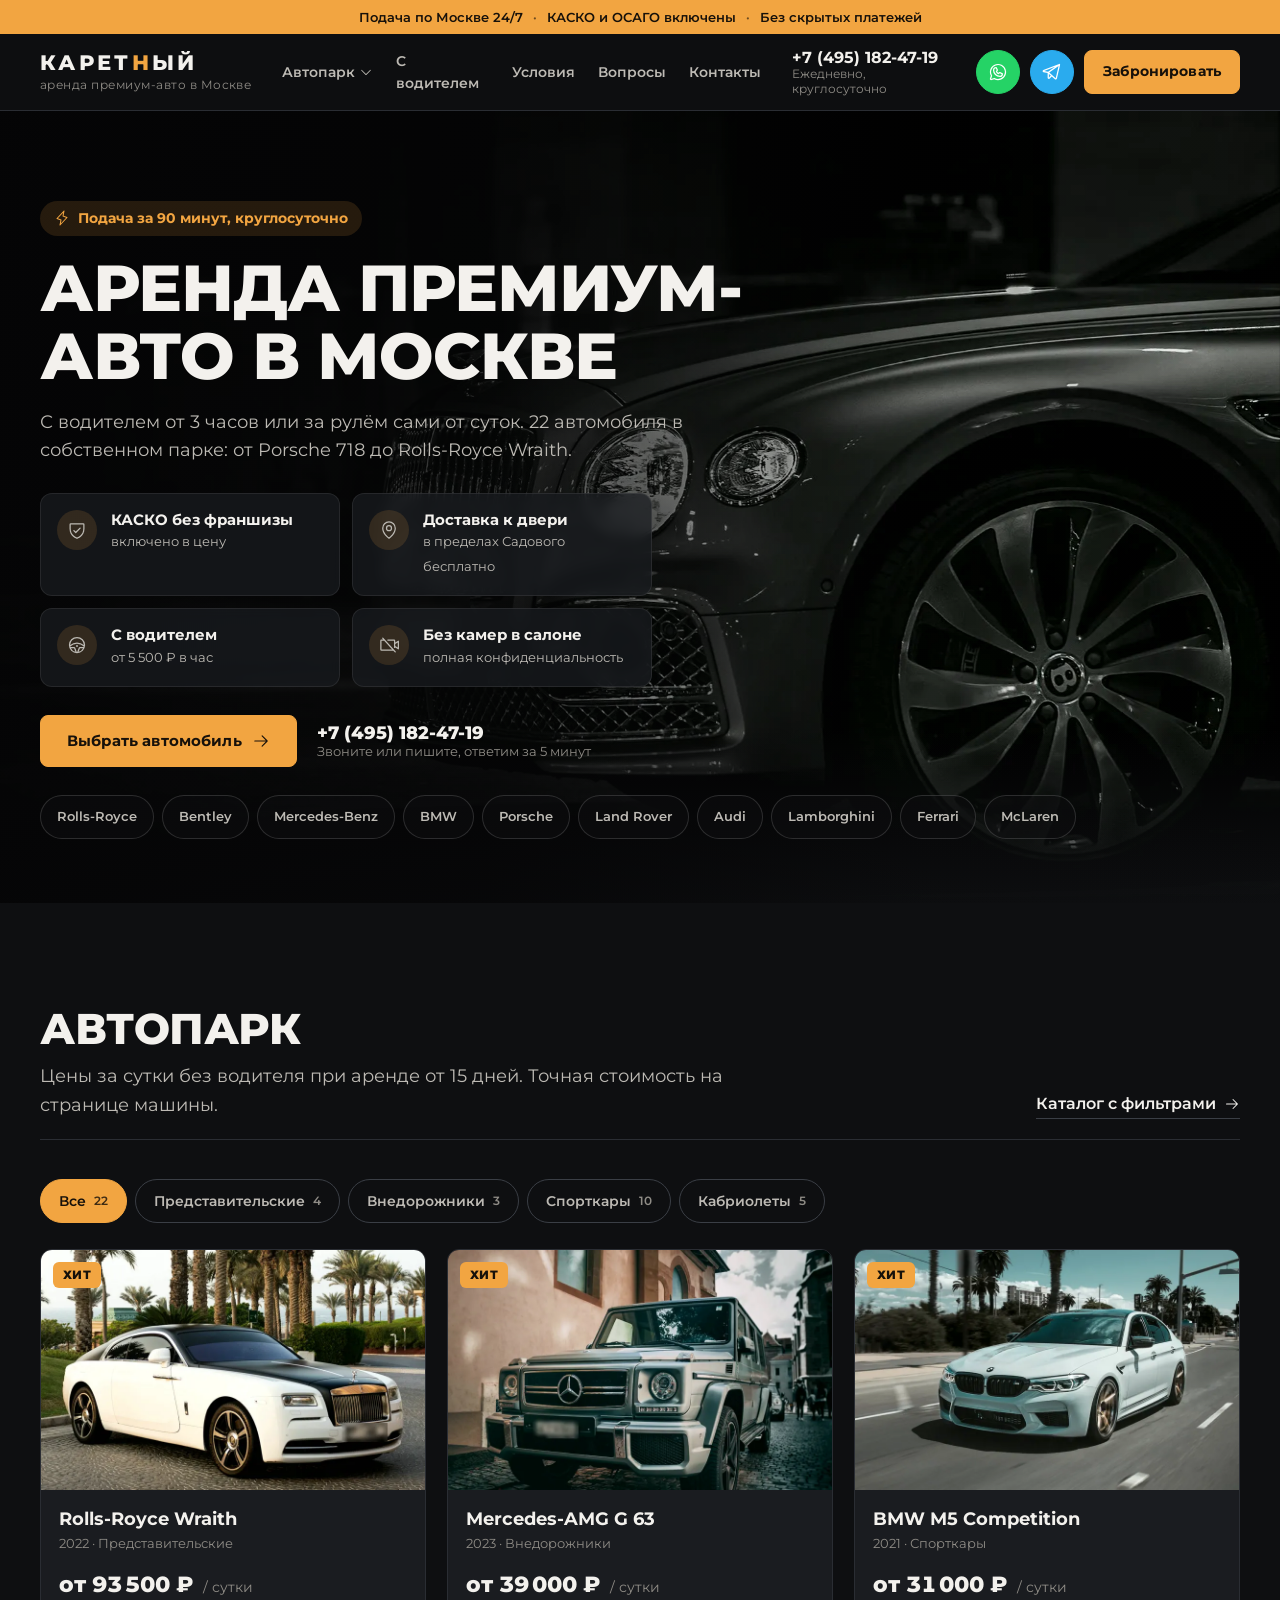
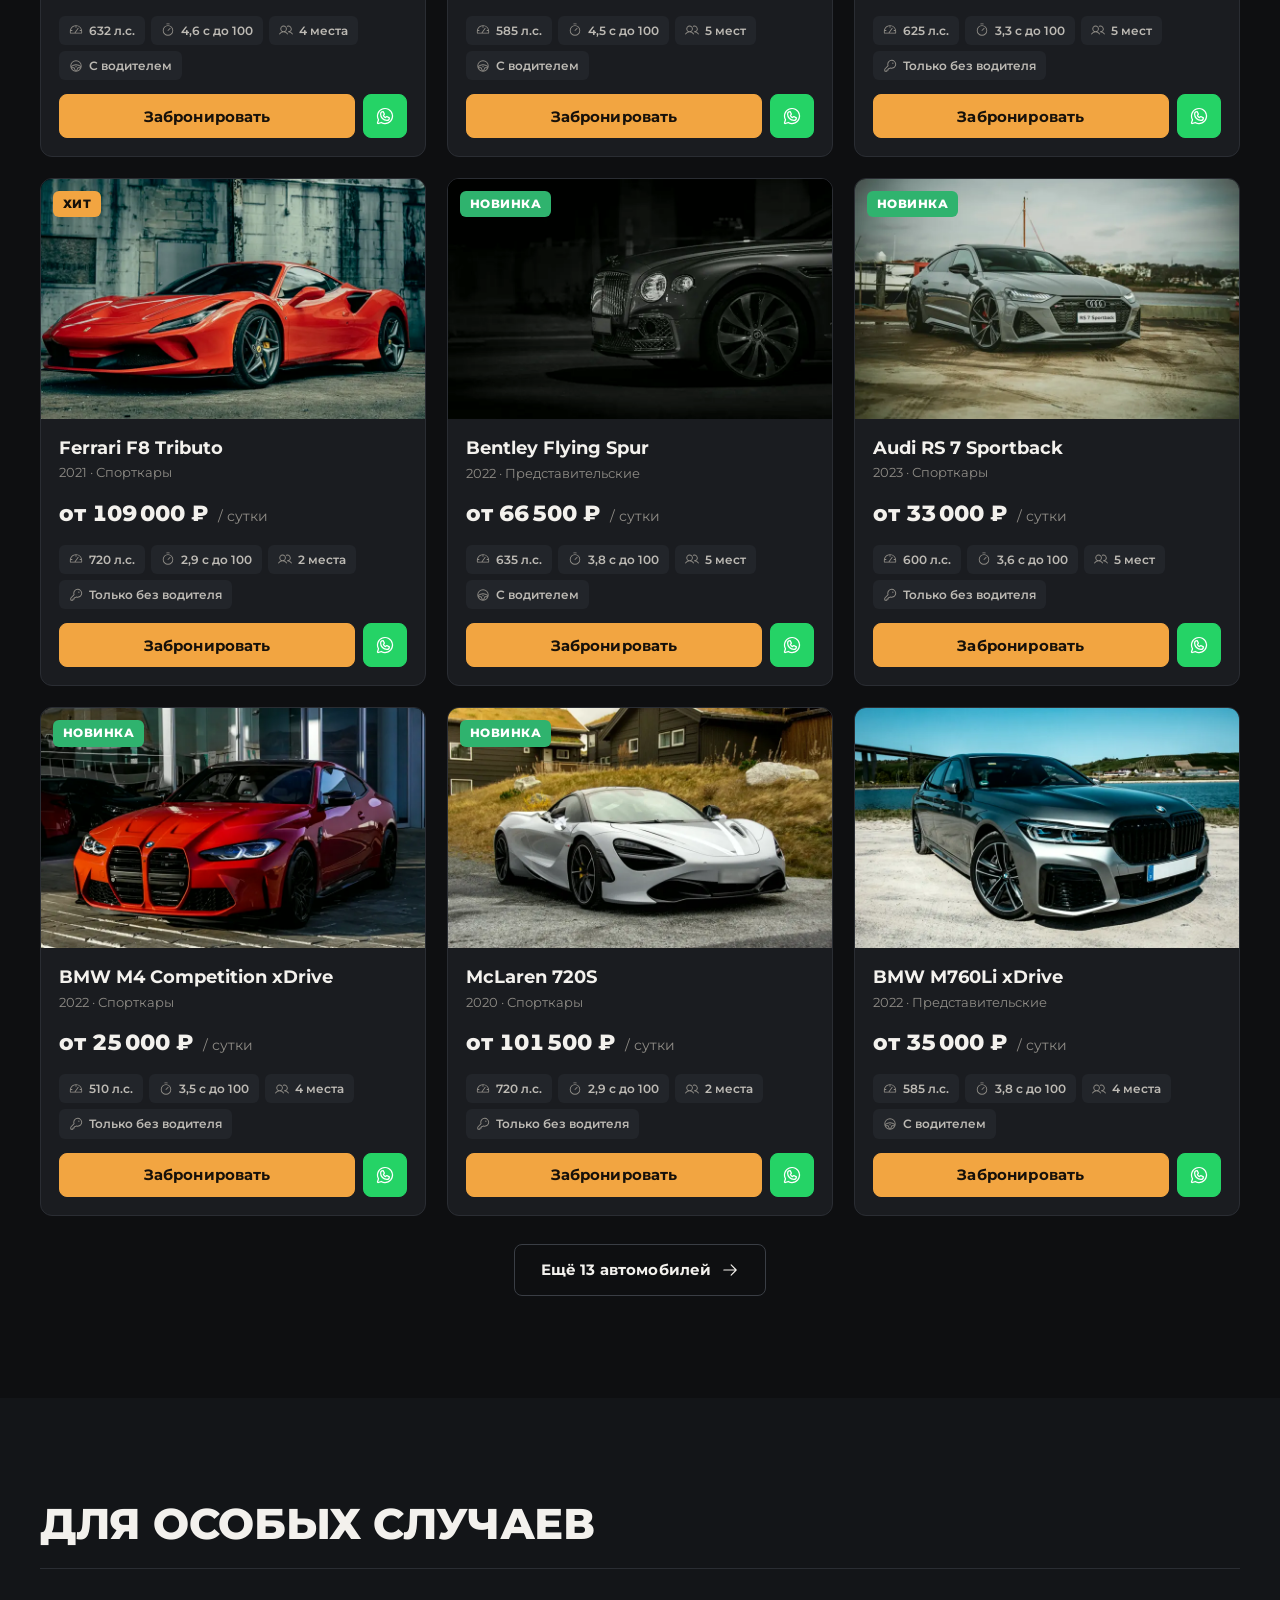
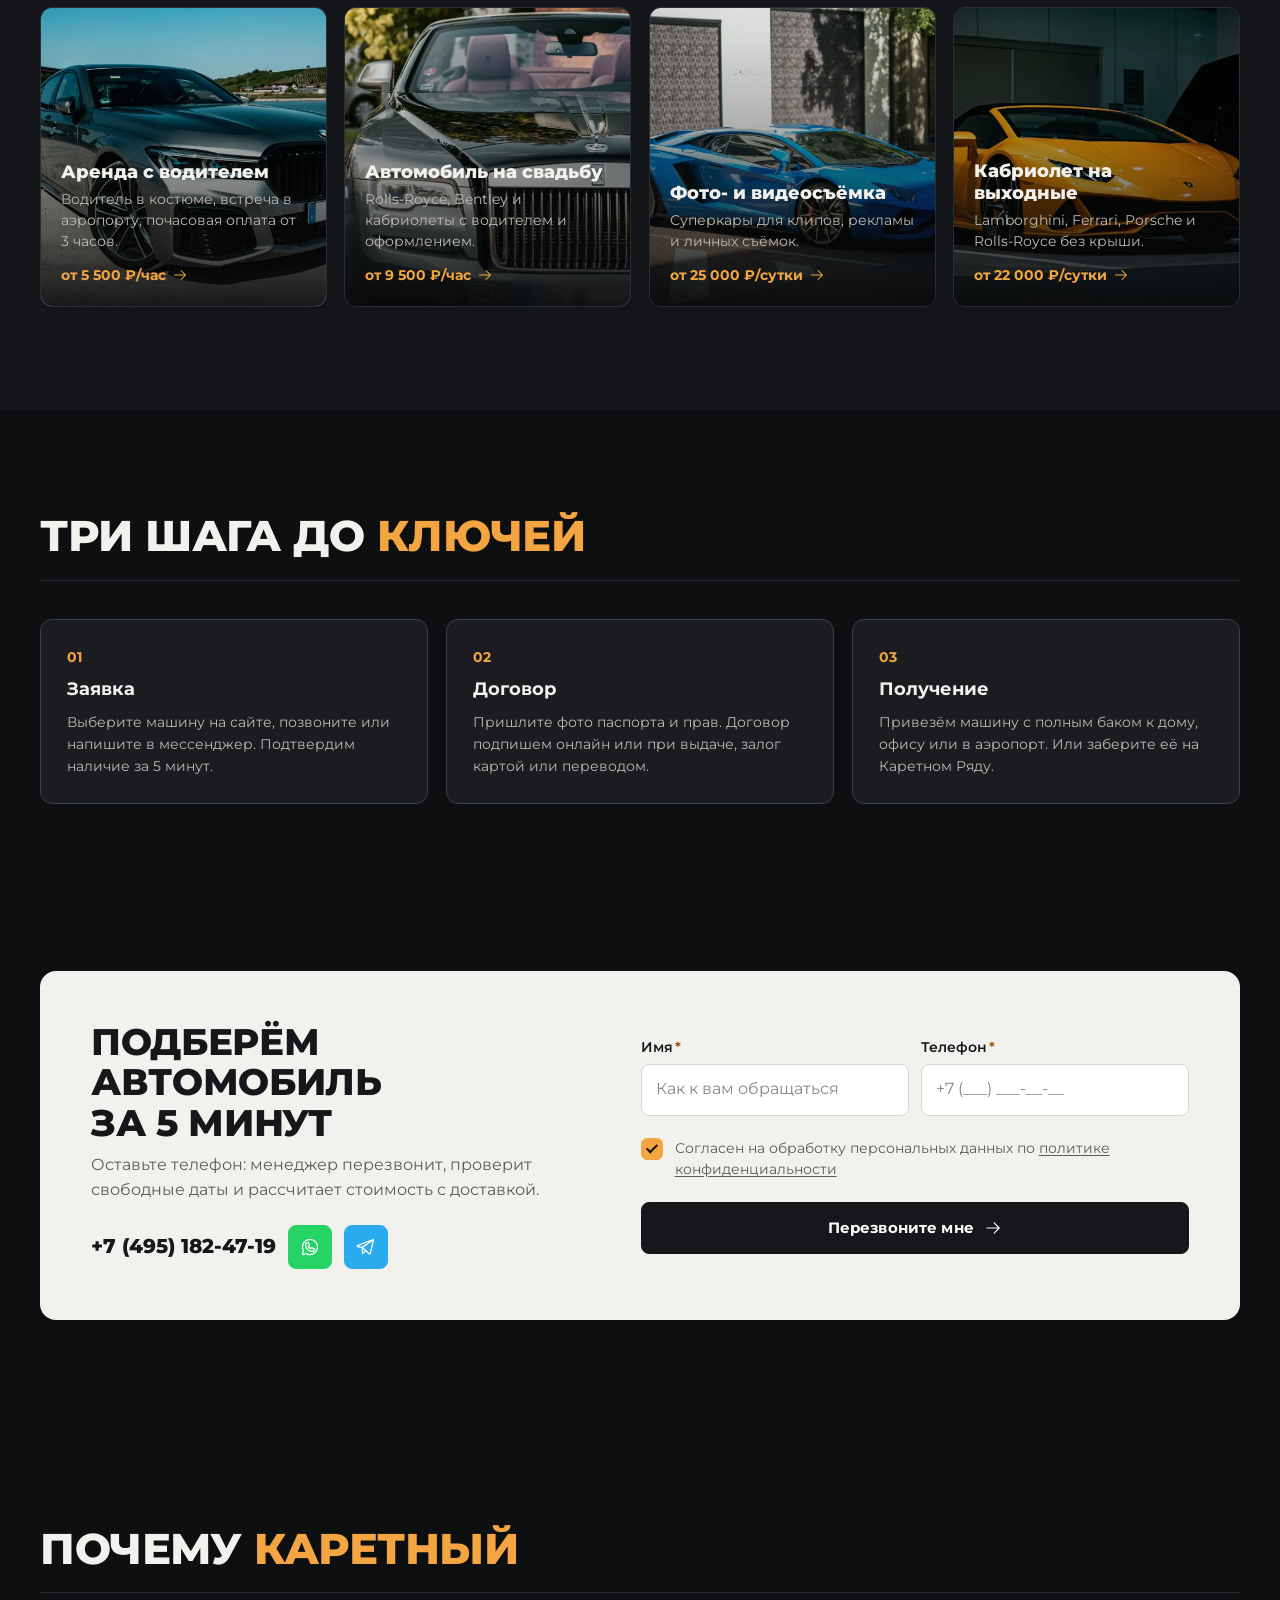
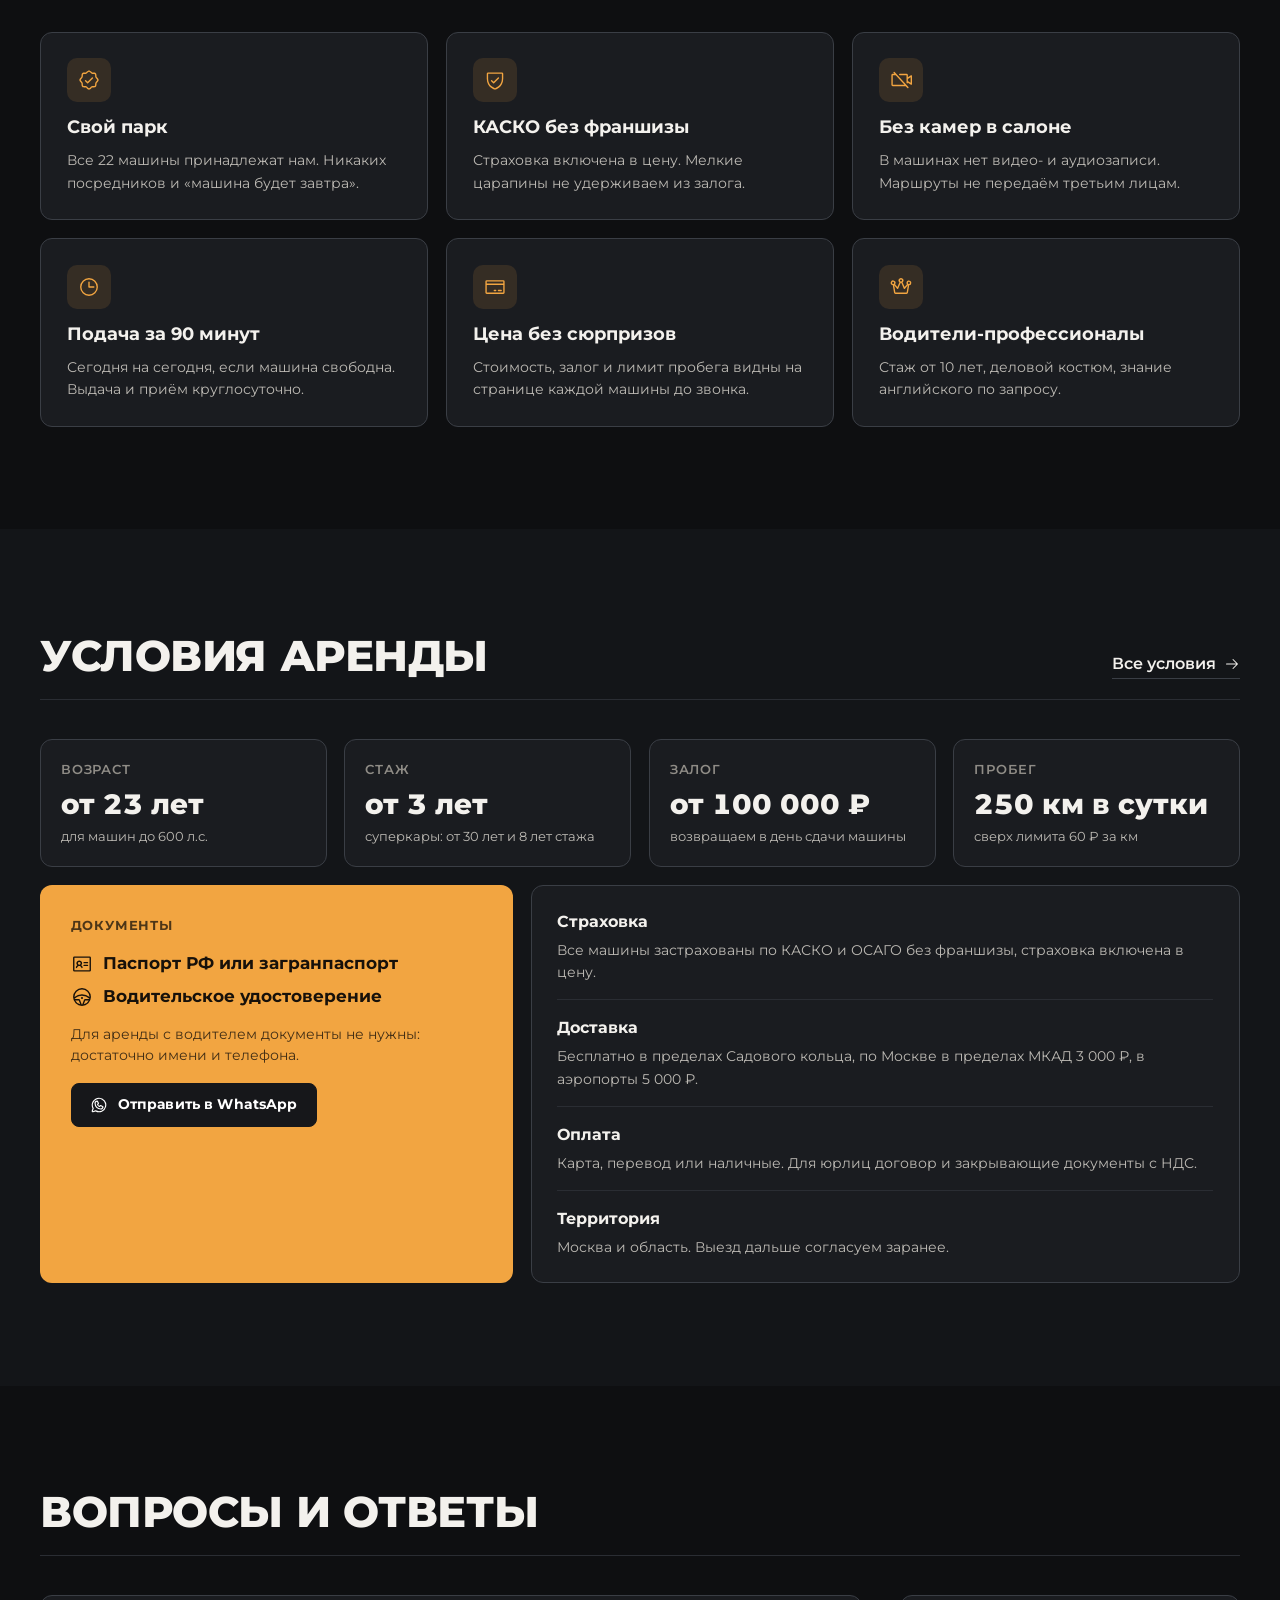
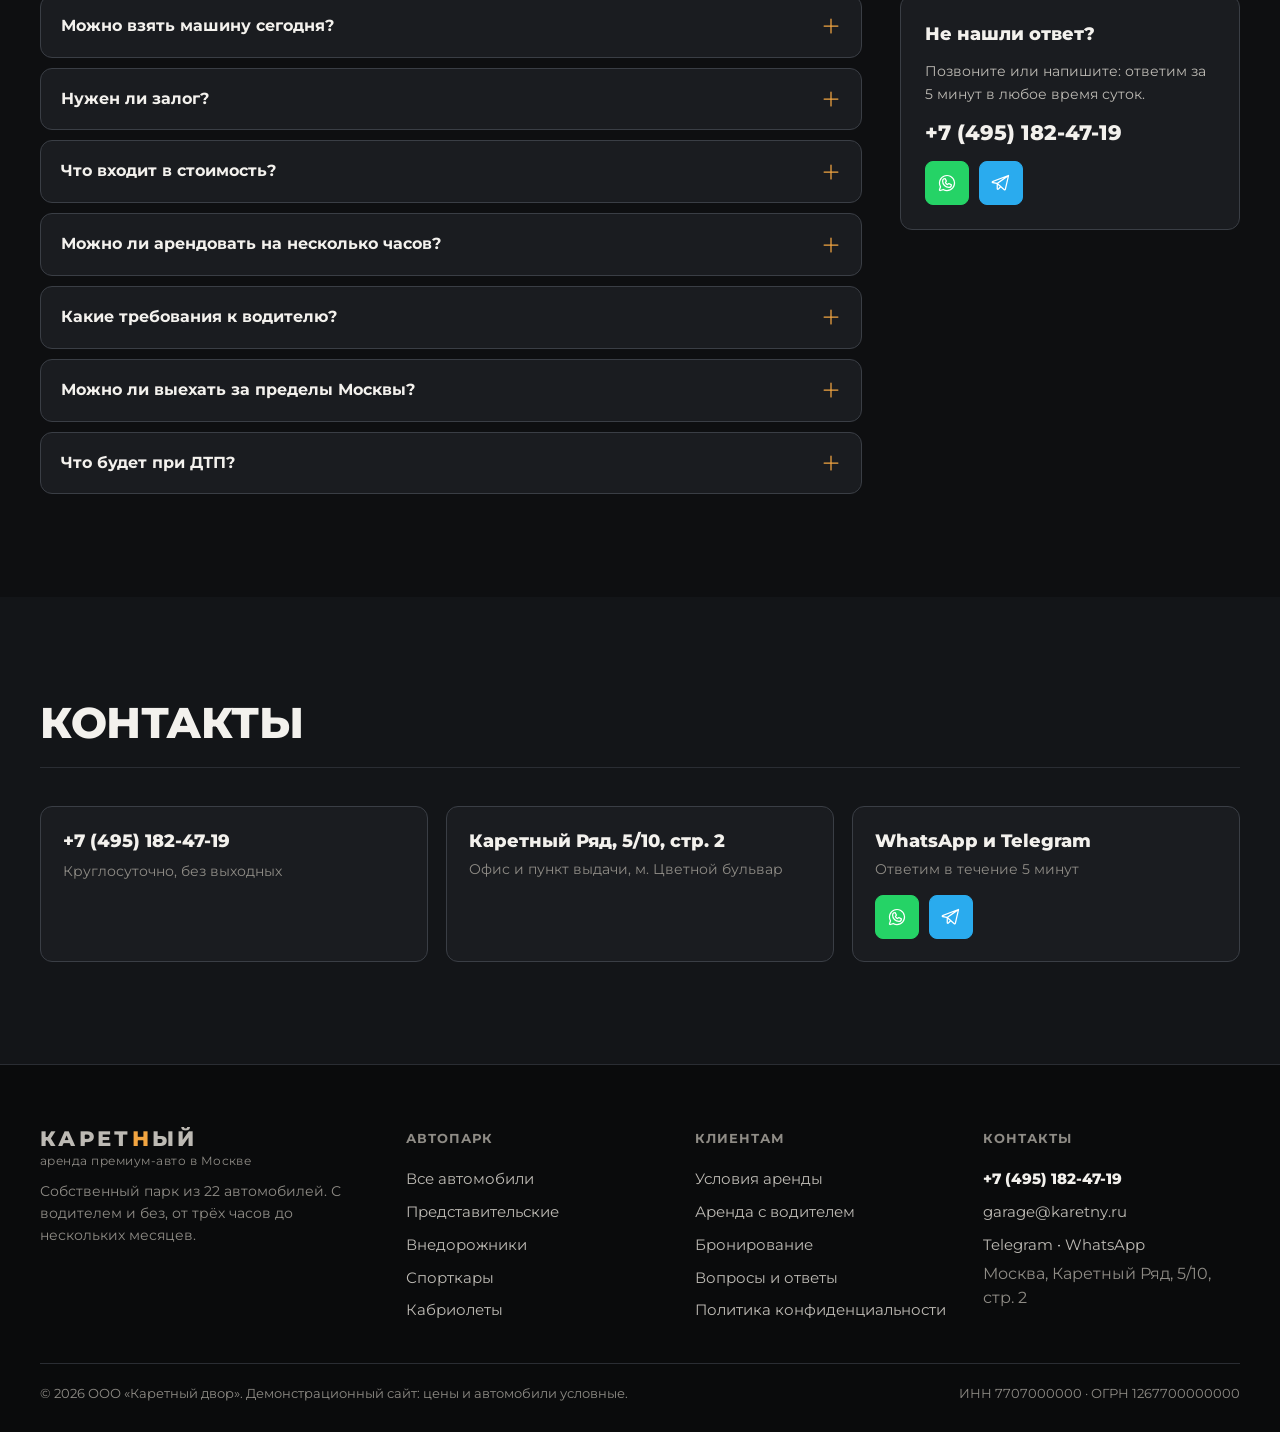
==== commit 4824c645: "Fix ui-ux-pro-max audit findings on the Каретный site - Touch targets of at least 44px on phones (he" ====
--- a/index.html
+++ b/index.html
@@ -8,7 +8,7 @@
 <meta name="theme-color" content="#0e0f11">
 <link rel="icon" href="data:image/svg+xml,%3Csvg xmlns=%22http://www.w3.org/2000/svg%22 viewBox=%220 0 32 32%22%3E%3Crect width=%2232%22 height=%2232%22 rx=%226%22 fill=%22%23f2a541%22/%3E%3Ctext x=%2216%22 y=%2223%22 font-family=%22Arial%22 font-weight=%22900%22 font-size=%2220%22 text-anchor=%22middle%22 fill=%22%2317110a%22%3EК%3C/text%3E%3C/svg%3E">
 <link rel="preload" href="assets/fonts/montserrat-cyrillic.woff2" as="font" type="font/woff2" crossorigin>
-<link rel="stylesheet" href="assets/css/style.css?v=27">
+<link rel="stylesheet" href="assets/css/style.css?v=34">
 <script>document.documentElement.classList.remove("no-js");</script>
 </head>
 <body>
@@ -70,7 +70,7 @@
 </div>
 <main id="main">
 <section class="hero">
-  <div class="hero__bg"><img src="assets/cars/hero.jpg" alt="Bentley Flying Spur ночью" fetchpriority="high"></div>
+  <div class="hero__bg"><img src="assets/cars/hero-2400.webp" srcset="assets/cars/hero-1200.webp 1200w, assets/cars/hero-2400.webp 2400w" sizes="100vw" width="2400" height="1200" alt="Bentley Flying Spur ночью" fetchpriority="high"></div>
   <div class="container hero__inner">
     <div class="hero__text">
       <span class="hero__tag"><svg class="icon" aria-hidden="true"><use href="#i-lightning"/></svg>Подача за 90 минут, круглосуточно</span>
@@ -109,7 +109,7 @@
 <section class="section section--alt">
   <div class="container">
     <div class="section__head"><h2 class="h2">Для особых случаев</h2></div>
-    <div class="tiles"><a class="tile reveal" style="--i:0" href="fleet.html?driver=1"><img src="assets/cars/m760li.jpg" alt="" loading="lazy" decoding="async"><b>Аренда с водителем</b><p>Водитель в костюме, встреча в аэропорту, почасовая оплата от 3 часов.</p><span>от 5 500 ₽/час <svg class="icon" aria-hidden="true"><use href="#i-arrow-right"/></svg></span></a><a class="tile reveal" style="--i:1" href="booking.html?car=dawn&driver=1"><img src="assets/cars/dawn.jpg" alt="" loading="lazy" decoding="async"><b>Автомобиль на свадьбу</b><p>Rolls-Royce, Bentley и кабриолеты с водителем и оформлением.</p><span>от 9 500 ₽/час <svg class="icon" aria-hidden="true"><use href="#i-arrow-right"/></svg></span></a><a class="tile reveal" style="--i:2" href="fleet.html?cls=sport"><img src="assets/cars/aventador.jpg" alt="" loading="lazy" decoding="async"><b>Фото- и видеосъёмка</b><p>Суперкары для клипов, рекламы и личных съёмок.</p><span>от 25 000 ₽/сутки <svg class="icon" aria-hidden="true"><use href="#i-arrow-right"/></svg></span></a><a class="tile reveal" style="--i:3" href="fleet.html?cls=open"><img src="assets/cars/huracan-evo.jpg" alt="" loading="lazy" decoding="async"><b>Кабриолет на выходные</b><p>Lamborghini, Ferrari, Porsche и Rolls-Royce без крыши.</p><span>от 22 000 ₽/сутки <svg class="icon" aria-hidden="true"><use href="#i-arrow-right"/></svg></span></a></div>
+    <div class="tiles"><a class="tile reveal" style="--i:0" href="fleet.html?driver=1"><img src="assets/cars/m760li-800.webp" width="800" height="500" alt="" loading="lazy" decoding="async"><b>Аренда с водителем</b><p>Водитель в костюме, встреча в аэропорту, почасовая оплата от 3 часов.</p><span>от 5 500 ₽/час <svg class="icon" aria-hidden="true"><use href="#i-arrow-right"/></svg></span></a><a class="tile reveal" style="--i:1" href="booking.html?car=dawn&driver=1"><img src="assets/cars/dawn-800.webp" width="800" height="500" alt="" loading="lazy" decoding="async"><b>Автомобиль на свадьбу</b><p>Rolls-Royce, Bentley и кабриолеты с водителем и оформлением.</p><span>от 9 500 ₽/час <svg class="icon" aria-hidden="true"><use href="#i-arrow-right"/></svg></span></a><a class="tile reveal" style="--i:2" href="fleet.html?cls=sport"><img src="assets/cars/aventador-800.webp" width="800" height="500" alt="" loading="lazy" decoding="async"><b>Фото- и видеосъёмка</b><p>Суперкары для клипов, рекламы и личных съёмок.</p><span>от 25 000 ₽/сутки <svg class="icon" aria-hidden="true"><use href="#i-arrow-right"/></svg></span></a><a class="tile reveal" style="--i:3" href="fleet.html?cls=open"><img src="assets/cars/huracan-evo-800.webp" width="800" height="500" alt="" loading="lazy" decoding="async"><b>Кабриолет на выходные</b><p>Lamborghini, Ferrari, Porsche и Rolls-Royce без крыши.</p><span>от 22 000 ₽/сутки <svg class="icon" aria-hidden="true"><use href="#i-arrow-right"/></svg></span></a></div>
   </div>
 </section>
 
@@ -137,9 +137,10 @@
         </div>
       </div>
       <form class="js-lead" novalidate>
-        <div class="field"><label for="lead-name">Имя</label><input id="lead-name" name="name" autocomplete="name" placeholder="Как к вам обращаться"><span class="field__error">Напишите имя</span></div>
-        <div class="field"><label for="lead-phone">Телефон</label><input id="lead-phone" name="phone" type="tel" inputmode="tel" autocomplete="tel" placeholder="+7 (___) ___-__-__" data-phone-mask><span class="field__error">Проверьте номер: нужно 10 цифр после +7</span></div>
+        <div class="field"><label for="lead-name">Имя<span class="req" aria-hidden="true">*</span></label><input id="lead-name" name="name" autocomplete="name" required placeholder="Как к вам обращаться"><span class="field__error">Напишите имя</span></div>
+        <div class="field"><label for="lead-phone">Телефон<span class="req" aria-hidden="true">*</span></label><input id="lead-phone" name="phone" type="tel" required inputmode="tel" autocomplete="tel" placeholder="+7 (___) ___-__-__" data-phone-mask><span class="field__error">Проверьте номер: нужно 10 цифр после +7</span></div>
         <label class="check"><input type="checkbox" name="agree" checked><span>Согласен на обработку персональных данных по <a href="terms.html#privacy">политике конфиденциальности</a></span></label>
+        <p class="field__error">Без согласия мы не сможем перезвонить: отметьте галочку</p>
         <button class="btn btn--dark" type="submit">Перезвоните мне <svg class="icon icon--go" aria-hidden="true"><use href="#i-arrow-right"/></svg></button>
         <div class="done" role="status"><b>Заявка принята</b><span>Номер <code></code>. Перезвоним в течение 5 минут.</span></div>
       </form>
@@ -213,11 +214,11 @@
         <p>Собственный парк из 22 автомобилей. С водителем и без, от трёх часов до нескольких месяцев.</p>
       </div>
       <div>
-        <h4>Автопарк</h4>
+        <h2 class="footer__title">Автопарк</h2>
         <ul><li><a href="fleet.html">Все автомобили</a></li><li><a href="fleet.html?cls=executive">Представительские</a></li><li><a href="fleet.html?cls=suv">Внедорожники</a></li><li><a href="fleet.html?cls=sport">Спорткары</a></li><li><a href="fleet.html?cls=open">Кабриолеты</a></li></ul>
       </div>
       <div>
-        <h4>Клиентам</h4>
+        <h2 class="footer__title">Клиентам</h2>
         <ul>
           <li><a href="terms.html">Условия аренды</a></li>
           <li><a href="fleet.html?driver=1">Аренда с водителем</a></li>
@@ -227,7 +228,7 @@
         </ul>
       </div>
       <div>
-        <h4>Контакты</h4>
+        <h2 class="footer__title">Контакты</h2>
         <ul>
           <li><a class="footer__phone" href="tel:+74951824719">+7 (495) 182-47-19</a></li>
           <li><a href="mailto:garage@karetny.ru">garage@karetny.ru</a></li>
@@ -248,8 +249,8 @@
   <a class="btn" href="booking.html" data-mbar-book>Забронировать</a>
 </div>
 <div class="toast" id="toast" role="status" aria-live="polite"></div>
-<script src="assets/js/icons.js?v=27"></script>
-<script src="assets/js/data.js?v=27"></script>
-<script src="assets/js/main.js?v=27"></script>
+<script src="assets/js/icons.js?v=34"></script>
+<script src="assets/js/data.js?v=34"></script>
+<script src="assets/js/main.js?v=34"></script>
 </body>
 </html>
--- a/assets/css/style.css
+++ b/assets/css/style.css
@@ -49,7 +49,8 @@
 
 /* ---------- Base ---------- */
 *, *::before, *::after { box-sizing: border-box; }
-html { -webkit-text-size-adjust: 100%; scroll-behavior: smooth; scroll-padding-top: calc(var(--header-h) + 16px); }
+html { -webkit-text-size-adjust: 100%; scroll-behavior: smooth; scroll-padding-top: calc(var(--header-h) + 16px); scroll-padding-bottom: calc(var(--bar-h, 0px) + 16px); }
+a, button, input, select, textarea, label, summary { touch-action: manipulation; }
 @media (prefers-reduced-motion: reduce) { html { scroll-behavior: auto; } }
 body { margin: 0; background: var(--bg); color: var(--text); font-family: var(--font); font-size: 16px; line-height: 1.55; font-weight: 400; -webkit-font-smoothing: antialiased; text-rendering: optimizeLegibility; overflow-x: hidden; }
 img { display: block; max-width: 100%; height: auto; }
@@ -108,7 +109,7 @@
 .logo { display: inline-flex; flex-direction: column; line-height: 1; gap: 5px; flex: none; }
 .logo__word { font-weight: 800; font-size: 1.3rem; letter-spacing: 0.16em; text-transform: uppercase; }
 .logo__word b { color: var(--accent); font-weight: 800; }
-.logo__sub { font-size: 0.6875rem; color: var(--muted); letter-spacing: 0.04em; }
+.logo__sub { font-size: 0.75rem; color: var(--muted); letter-spacing: 0.04em; }
 .nav { display: flex; align-items: center; gap: clamp(14px, 1.8vw, 28px); margin-right: auto; }
 .nav a, .nav__drop > button { display: inline-flex; align-items: center; gap: 4px; padding: 8px 0; font-size: 0.9rem; font-weight: 600; color: var(--text-2); background: none; border: 0; transition: color 0.2s; }
 .nav a:hover, .nav a[aria-current="page"], .nav__drop > button:hover, .nav__drop.is-open > button { color: var(--text); }
@@ -124,8 +125,8 @@
 .header__contacts { display: flex; align-items: center; gap: 10px; }
 .header__phone { display: flex; flex-direction: column; line-height: 1.2; margin-right: 6px; }
 .header__phone a { font-weight: 700; font-size: 1rem; white-space: nowrap; }
-.header__phone small { font-size: 0.72rem; color: var(--muted); }
-.header .ibtn { width: 40px; height: 40px; border-radius: 50%; }
+.header__phone small { font-size: 0.75rem; color: var(--muted); }
+.header .ibtn { width: 44px; height: 44px; border-radius: 50%; }
 .burger { display: none; }
 @media (max-width: 1180px) { .header__phone small { display: none; } .header .header__msg { display: none; } }
 @media (max-width: 980px) {
@@ -173,7 +174,7 @@
 .hero__call a { font-weight: 800; font-size: 1.15rem; }
 .hero__call small { color: var(--muted); font-size: 0.8rem; }
 .brands { display: flex; flex-wrap: wrap; gap: 8px; }
-.brands a { padding: 8px 14px; border-radius: 999px; border: 1px solid rgb(255 255 255 / 0.14); font-size: 0.82rem; font-weight: 600; color: var(--text-2); background: rgb(14 15 17 / 0.5); transition: border-color 0.2s, color 0.2s, background-color 0.2s; }
+.brands a { display: inline-flex; align-items: center; min-height: 44px; padding: 0 16px; border-radius: 999px; border: 1px solid rgb(255 255 255 / 0.14); font-size: 0.82rem; font-weight: 600; color: var(--text-2); background: rgb(14 15 17 / 0.5); transition: border-color 0.2s, color 0.2s, background-color 0.2s; }
 .brands a:hover { border-color: var(--accent); color: var(--text); }
 @media (max-width: 720px) {
   .hero::after { background: linear-gradient(0deg, var(--bg) 0%, rgb(5 5 6 / 0.82) 45%, rgb(5 5 6 / 0.35) 100%); }
@@ -208,7 +209,7 @@
 .tab span { font-size: 0.78rem; color: var(--muted); font-weight: 600; }
 .tab:hover { color: var(--text); border-color: var(--text-2); }
 .tab[aria-pressed="true"], .tab[aria-selected="true"] { background: var(--accent); border-color: var(--accent); color: var(--accent-ink); }
-.tab[aria-pressed="true"] span, .tab[aria-selected="true"] span { color: rgb(23 17 10 / 0.65); }
+.tab[aria-pressed="true"] span, .tab[aria-selected="true"] span { color: rgb(23 17 10 / 0.82); }
 
 /* ---------- Car card ---------- */
 .cards { display: grid; grid-template-columns: repeat(3, minmax(0, 1fr)); gap: clamp(14px, 1.6vw, 24px); }
@@ -220,7 +221,7 @@
 .card__media img { width: 100%; height: 100%; object-fit: cover; transition: transform 0.7s var(--ease); }
 .card:hover .card__media img { transform: scale(1.04); }
 .badges { position: absolute; top: 12px; left: 12px; display: flex; gap: 6px; z-index: 1; }
-.badge { padding: 4px 10px; border-radius: 6px; font-size: 0.72rem; font-weight: 800; text-transform: uppercase; letter-spacing: 0.04em; background: var(--text); color: var(--paper-ink); }
+.badge { padding: 4px 10px; border-radius: 6px; font-size: 0.75rem; font-weight: 800; text-transform: uppercase; letter-spacing: 0.04em; background: var(--text); color: var(--paper-ink); }
 .badge--new { background: var(--new); color: #fff; }
 .badge--sale { background: var(--sale); color: #fff; }
 .badge--hit { background: var(--accent); color: var(--accent-ink); }
@@ -328,8 +329,8 @@
 .footer__grid { display: grid; grid-template-columns: 1.3fr repeat(3, minmax(0, 1fr)); gap: 32px; }
 @media (max-width: 900px) { .footer__grid { grid-template-columns: 1fr 1fr; } }
 @media (max-width: 520px) { .footer__grid { grid-template-columns: 1fr; } }
-.footer h4 { font-size: 0.8rem; text-transform: uppercase; letter-spacing: 0.08em; color: var(--muted); margin-bottom: 14px; font-weight: 700; }
-.footer li + li { margin-top: 8px; }
+.footer__title { font-size: 0.8rem; text-transform: uppercase; letter-spacing: 0.08em; color: var(--muted); margin-bottom: 14px; font-weight: 700; }
+.footer li a { display: inline-block; padding-block: 6px; }
 .footer a { color: var(--text-2); font-size: 0.92rem; transition: color 0.2s; }
 .footer a:hover { color: var(--text); }
 .footer__about p { color: var(--muted); font-size: 0.88rem; margin-top: 14px; max-width: 34ch; }
@@ -361,7 +362,7 @@
 .field__error { font-size: 0.82rem; color: var(--error); display: none; }
 .field.is-invalid input, .field.is-invalid select, .field.is-invalid textarea { border-color: var(--error); }
 .field.is-invalid .field__error { display: block; }
-.check { display: flex; gap: 12px; align-items: flex-start; font-size: 0.85rem; color: var(--text-2); cursor: pointer; }
+.check { display: flex; gap: 12px; align-items: flex-start; min-height: 44px; padding-block: 10px; font-size: 0.85rem; color: var(--text-2); cursor: pointer; }
 .check input { appearance: none; -webkit-appearance: none; flex: none; width: 22px; height: 22px; margin: 0; border-radius: 6px; border: 1px solid var(--line-2); background: var(--bg-2); display: grid; place-items: center; cursor: pointer; }
 .check input:checked { background: var(--accent); border-color: var(--accent); }
 .check input:checked::after { content: ""; width: 6px; height: 11px; border: solid var(--accent-ink); border-width: 0 2px 2px 0; transform: translateY(-1px) rotate(45deg); }
@@ -402,13 +403,13 @@
 .fgroup .check { color: var(--text); font-size: 0.9rem; align-items: center; }
 .fgroup .check span { margin-left: auto; color: var(--muted); font-size: 0.8rem; }
 .range { display: grid; grid-template-columns: 1fr 1fr; gap: 8px; }
-.range .field input { min-height: 44px; font-size: 0.9rem; }
+.range .field input { min-height: 44px; font-size: 1rem; }
 .filters__reset { width: 100%; margin-top: 12px; }
 .fleet__bar { display: flex; flex-wrap: wrap; justify-content: space-between; align-items: center; gap: 12px; margin-bottom: 16px; }
 .fleet__count { color: var(--text-2); font-size: 0.92rem; }
 .fleet__count b { color: var(--text); }
 .fleet__tools { display: flex; gap: 8px; align-items: center; }
-.fleet__tools .field select { min-height: 44px; font-size: 0.9rem; min-width: 210px; }
+.fleet__tools .field select { min-height: 44px; font-size: 1rem; min-width: 220px; }
 .filters-open { display: none; }
 .rows { display: grid; gap: 14px; }
 .row { position: relative; display: grid; grid-template-columns: minmax(0, 0.95fr) minmax(0, 1fr); background: var(--card); border: 1px solid var(--line); border-radius: var(--r); overflow: hidden; transition: border-color 0.25s; }
@@ -507,7 +508,7 @@
 .toast.is-shown { opacity: 1; visibility: visible; transform: translate(-50%, 0); }
 
 /* ---------- Reveal ---------- */
-.reveal { opacity: 0; transform: translateY(16px); transition: opacity 0.7s var(--ease), transform 0.7s var(--ease); transition-delay: calc(var(--i, 0) * 60ms); }
+.reveal { opacity: 0; transform: translateY(16px); transition: opacity 0.6s var(--ease), transform 0.6s var(--ease); transition-delay: calc(var(--i, 0) * 50ms); }
 .reveal.is-in { opacity: 1; transform: none; }
 .no-js .reveal { opacity: 1; transform: none; }
 @media (prefers-reduced-motion: reduce) {
@@ -534,3 +535,25 @@
 .panel > * { min-width: 0; }
 @media (max-width: 420px) { .panel__actions .ibtn { width: 46px; height: 52px; } }
 @media (max-width: 560px) { .form-grid--keep { grid-template-columns: 1fr 1fr; gap: 12px; } }
+
+/* ---------- Audit fixes (ui-ux-pro-max) ---------- */
+/* Hit areas: small text links get a 44px touch target without changing their look. */
+.link, .header__phone a, .hero__call a, .footer__phone, .lead-band a.tel, .ask a.tel, .contact > a, .drawer__phone, .logo { position: relative; }
+.link::before, .header__phone a::before, .hero__call a::before, .footer__phone::before, .lead-band a.tel::before, .ask a.tel::before, .contact > a::before, .drawer__phone::before, .logo::before { content: ""; position: absolute; inset: -12px 0; }
+.ibtn { flex: none; }
+.row__actions .btn, .card__actions .btn { min-width: 0; }
+.price b, .row__price b, .tariffs dd, .total b, .stat b, .car-top__price b, .facts dd { font-variant-numeric: tabular-nums; }
+.nav__drop.is-active > button { color: var(--text); box-shadow: inset 0 -2px 0 var(--accent); }
+.req { color: var(--accent); margin-left: 2px; }
+.form-note { font-size: 0.82rem; color: var(--muted); }
+.check + .field__error { margin-top: -6px; }
+.check.is-invalid + .field__error { display: block; }
+.btn.is-loading { pointer-events: none; opacity: 0.85; }
+.btn.is-loading::after { content: ""; width: 16px; height: 16px; border-radius: 50%; border: 2px solid currentColor; border-right-color: transparent; animation: spin 0.7s linear infinite; }
+.btn.is-loading .icon { display: none; }
+@keyframes spin { to { transform: rotate(360deg); } }
+@media (prefers-reduced-motion: reduce) { .btn.is-loading::after { animation-duration: 2s; } }
+.lead-band .req { color: #9a4a06; }
+.footer li a { padding-block: 11px; }
+@media (min-width: 981px) { .footer li a { padding-block: 5px; } }
+@media (max-width: 420px) { .header .logo__sub { display: none; } .header__inner { gap: 12px; } }
